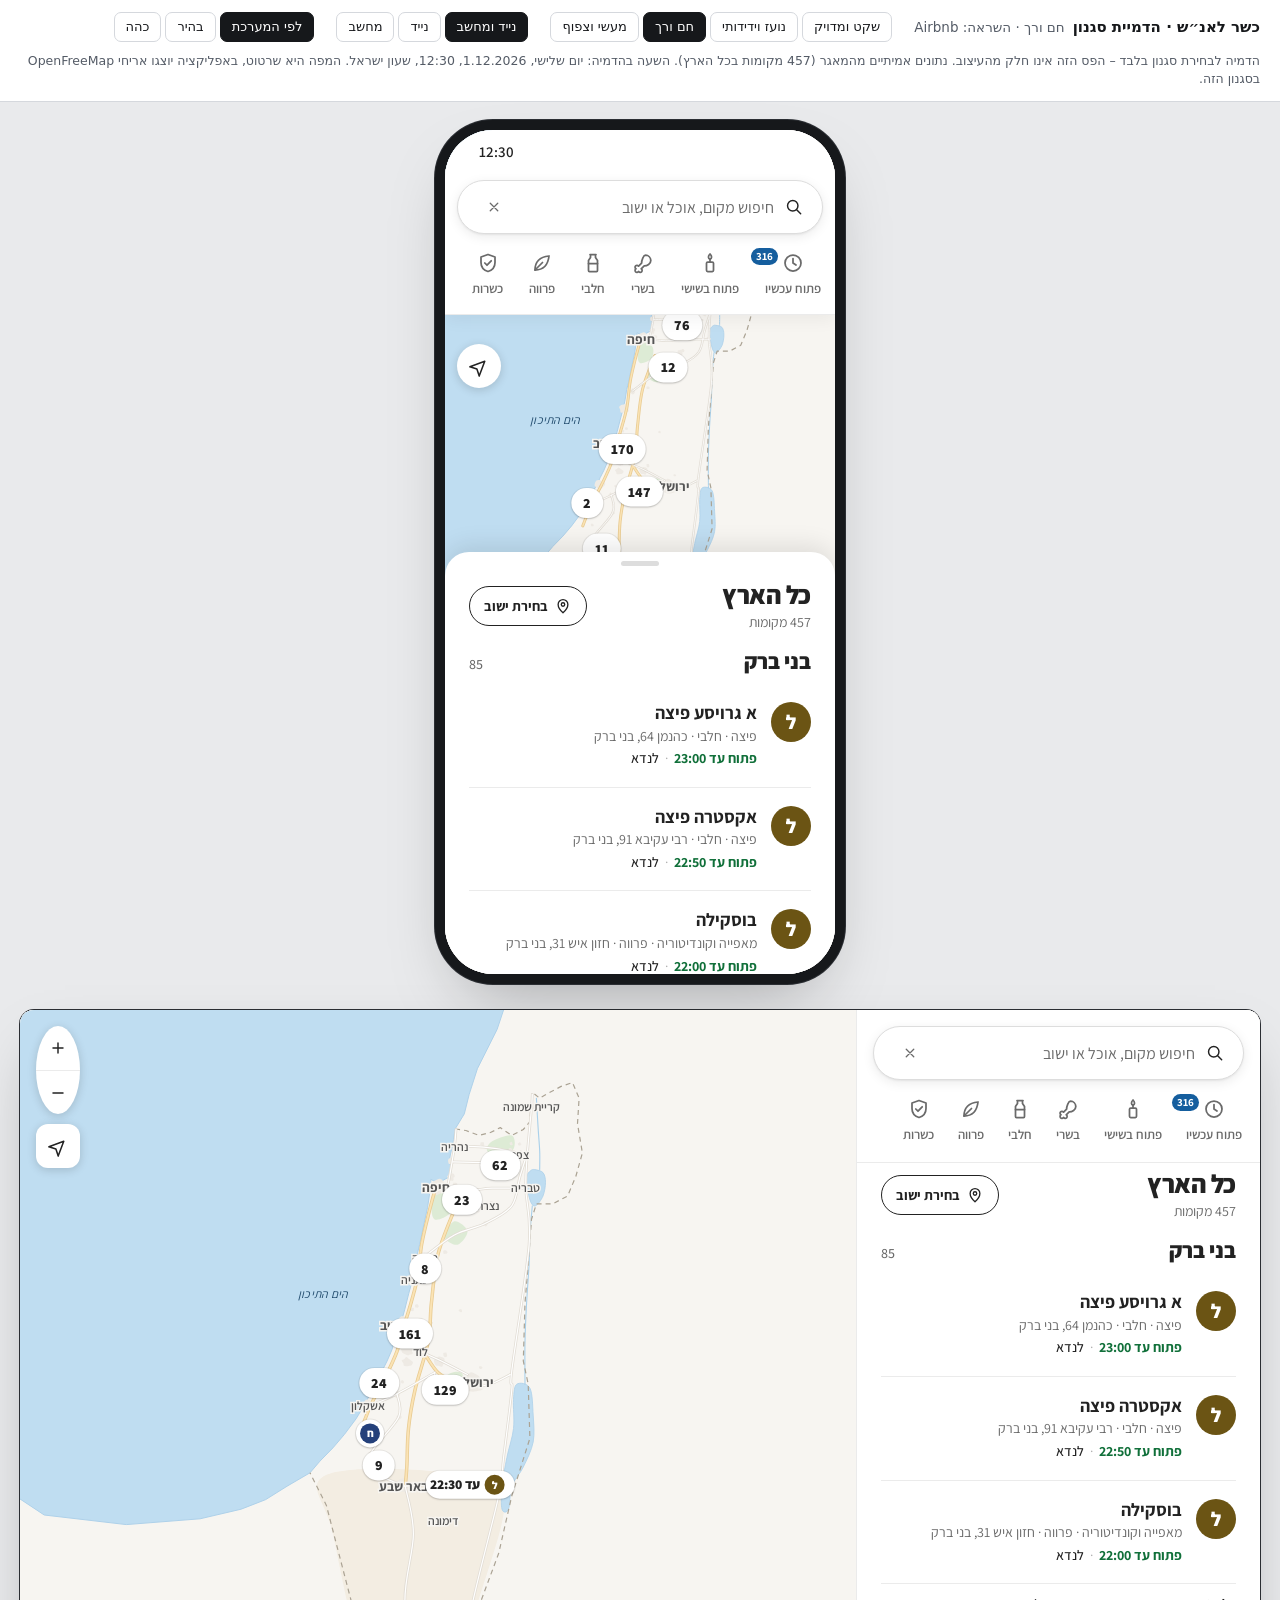
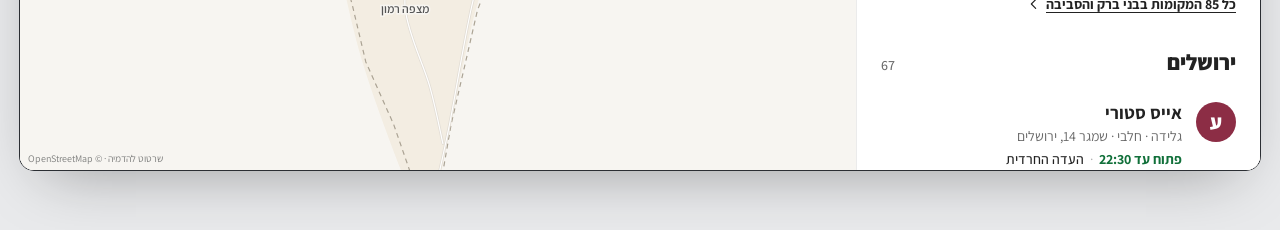
==== docs/design/styles/airbnb.html @ 984d1c0e "design-system S1-5: four style mockups (apple, wolt, airbnb, google) Co-Authored-By: Claude Opus 5.5" ====
<!doctype html>
<html lang="he" dir="rtl"><head><meta charset="utf-8">
<meta name="viewport" content="width=device-width,initial-scale=1,viewport-fit=cover">
<meta name="color-scheme" content="light dark">
<title>כשר לאנ״ש · הדמיית סגנון: חם ורך</title>
<link rel="preconnect" href="https://fonts.googleapis.com"><link rel="preconnect" href="https://fonts.gstatic.com" crossorigin>
<link rel="stylesheet" href="https://fonts.googleapis.com/css2?family=Assistant:wght@400;500;600;700;800&display=swap">
<style>
/* tokens shared by all four styles: kashrut groups, status, review page. Meaning stays the same in every style. */
:root{
  --k-chabad:#24407A;--k-eda:#8C2D45;--k-landa:#6B5414;--k-products:#4B5563;--k-on:#FFFFFF;
  --open:#11703A;--soon:#A24E00;--closed:#B3261E;--warn-bg:#FFF3D6;--warn-ink:#704300;
  --focus-w:3px;--dur:.24s;--press:.97;
  --page:#E9EAEC;--frame:#16181B;--frame-edge:#2B2E33;
  --rv-bg:#FFFFFF;--rv-ink:#16181B;--rv-sub:#545B66;--rv-line:#D5D8DD;
  --scrim:rgba(10,14,20,.38);
}
:root[data-theme=dark]{
  --k-chabad:#A9C1F2;--k-eda:#F2A9BA;--k-landa:#E6C873;--k-products:#B9C1CC;--k-on:#121418;
  --open:#62D394;--soon:#F6AE5E;--closed:#FF8F85;--warn-bg:#3A2E12;--warn-ink:#F6D184;
  --page:#0B0C0E;--frame:#000000;--frame-edge:#33363C;
  --rv-bg:#16181B;--rv-ink:#EEF0F3;--rv-sub:#A3AAB5;--rv-line:#30343A;
  --scrim:rgba(0,0,0,.55);
}

@media (prefers-color-scheme:dark){:root:not([data-theme=light]){
  --k-chabad:#A9C1F2;--k-eda:#F2A9BA;--k-landa:#E6C873;--k-products:#B9C1CC;--k-on:#121418;
  --open:#62D394;--soon:#F6AE5E;--closed:#FF8F85;--warn-bg:#3A2E12;--warn-ink:#F6D184;
  --page:#0B0C0E;--frame:#000000;--frame-edge:#33363C;
  --rv-bg:#16181B;--rv-ink:#EEF0F3;--rv-sub:#A3AAB5;--rv-line:#30343A;
  --scrim:rgba(0,0,0,.55);
}}
/* ---------- shared layout (all four styles). Every value comes from the style's :root tokens ---------- */
*{box-sizing:border-box}
html,body{margin:0}
body{background:var(--page);color:var(--ink);font-family:var(--font);-webkit-font-smoothing:antialiased;-webkit-text-size-adjust:100%}
button,input{font:inherit;color:inherit}
button{cursor:pointer;background:none;border:0;padding:0;-webkit-tap-highlight-color:transparent}
.sr{position:absolute;width:1px;height:1px;overflow:hidden;clip:rect(0 0 0 0);white-space:nowrap}
.num{font-variant-numeric:tabular-nums}
:focus{outline:none}
:focus-visible{outline:var(--focus-w) solid var(--focus);outline-offset:2px}
.ic{flex:none;display:block}

/* review bar – not part of the design */
.rv{font-family:system-ui,-apple-system,"Segoe UI",Arial,sans-serif;background:var(--rv-bg);color:var(--rv-ink);border-bottom:1px solid var(--rv-line);padding:12px 20px;display:flex;flex-wrap:wrap;gap:10px 22px;align-items:center;font-size:13.5px}
.rvt b{font-size:15px;margin-inline-end:8px}.rvt span{color:var(--rv-sub)}
.rvn,.rvg{display:flex;gap:4px;flex-wrap:wrap}
.rvn a,.rvg button{padding:6px 11px;border-radius:7px;border:1px solid var(--rv-line);color:var(--rv-ink);text-decoration:none;font-size:13px;line-height:1.2}
.rvn a[aria-current=page],.rvg button[aria-pressed=true]{background:var(--rv-ink);color:var(--rv-bg);border-color:var(--rv-ink)}
.rvnote{flex-basis:100%;margin:0;color:var(--rv-sub);font-size:12.5px;line-height:1.5}

.stage{display:flex;flex-direction:column;align-items:center;gap:36px;padding:28px 16px 60px}
body[data-view=phone] .dkwrap,body[data-view=desk] .phwrap{display:none}
.phwrap{width:390px;height:844px;border-radius:48px;padding:0;box-shadow:0 0 0 10px var(--frame),0 0 0 11px var(--frame-edge),0 30px 70px -20px rgba(0,0,0,.35);overflow:hidden;flex:none;position:relative}
.dkwrap{width:min(1240px,100%);height:760px;border-radius:14px;overflow:hidden;box-shadow:0 0 0 1px var(--frame-edge),0 24px 60px -24px rgba(0,0,0,.35);flex:none}
@media (max-width:430px){.phwrap{width:100%;height:100svh;border-radius:0;box-shadow:none}.stage{padding:0}}
.frame{width:100%;height:100%}

/* ---------- app ---------- */
.app{position:relative;overflow:hidden;background:var(--bg);color:var(--ink);font-family:var(--font);font-size:var(--fs-body);line-height:1.45;isolation:isolate}
.map{position:absolute;inset:0;overflow:hidden;touch-action:none;cursor:grab;background:var(--m-land)}
.map.drag{cursor:grabbing}
.bgm{position:absolute;inset:0;display:block}
.mks{position:absolute;inset:0;pointer-events:none}
.mk{position:absolute;left:0;top:0;pointer-events:auto;display:block;transition:filter .12s}
.mk.sel{z-index:3}
.mpl{font-family:var(--font);font-size:12px;font-weight:var(--w-label);fill:var(--m-label);stroke:var(--m-halo);stroke-width:3px;paint-order:stroke;text-anchor:middle;dominant-baseline:central}
.mpl.big{font-size:13.5px;font-weight:var(--w-label-big)}
.mpl.cur{fill:var(--brand)}
.mwl{font-family:var(--font);font-size:12px;font-style:italic;fill:var(--m-water-label);text-anchor:middle;dominant-baseline:central;letter-spacing:.02em}
.attr{position:absolute;bottom:4px;left:8px;font-size:10px;color:var(--m-label);opacity:.75;pointer-events:none}
.ph .attr{display:none}

.osbar{position:absolute;top:0;inset-inline:0;height:44px;display:flex;align-items:center;justify-content:flex-end;padding:0 34px;font-weight:600;font-size:15px;z-index:6;pointer-events:none;color:var(--ink)}
.ph .top{position:absolute;top:44px;inset-inline:0;z-index:5;padding:6px 12px 8px}
.dk .top{padding:16px 16px 10px;flex:none}
.sbar{display:flex;align-items:center;gap:8px;height:var(--search-h);padding:0 14px;background:var(--search-bg);border-radius:var(--r-search);box-shadow:var(--sh-search);border:var(--search-border)}
.sbar .sic{color:var(--sub)}
.q{flex:1;min-width:0;border:0;background:none;height:100%;font-size:var(--fs-search);outline:none;color:var(--ink)}
.q::placeholder{color:var(--sub);opacity:1}
.q::-webkit-search-cancel-button{display:none}
.ib{width:36px;height:36px;border-radius:50%;display:grid;place-items:center;color:var(--sub);flex:none}
.chips{display:flex;gap:var(--chip-gap);overflow-x:auto;scrollbar-width:none;padding:10px 2px 2px;margin:0 -12px;padding-inline:12px}
.dk .chips{flex-wrap:wrap;margin:0;padding-inline:0}
.chips::-webkit-scrollbar{display:none}
.chip{flex:none;display:inline-flex;align-items:center;gap:6px;height:var(--chip-h);padding:0 13px;border-radius:var(--r-chip);background:var(--chip-bg);color:var(--chip-ink);border:var(--chip-border);font-size:var(--fs-chip);font-weight:var(--w-chip);box-shadow:var(--sh-chip);white-space:nowrap;transition:background .15s,color .15s,transform .1s}
.chip .n{font-weight:var(--w-strong)}
.chip[aria-pressed=true]{background:var(--chip-on-bg);color:var(--chip-on-ink);border-color:var(--chip-on-border)}
.chip .cv{opacity:.7}

.ctl{position:absolute;z-index:4;display:flex;flex-direction:column;gap:10px}
.ph .ctl{left:12px;top:calc(var(--top-h) + 30px)}
.dk .ctl{left:16px;bottom:24px}
.fab,.zoom{background:var(--float-bg);color:var(--float-ink);box-shadow:var(--sh-float);border:var(--float-border)}
.fab{width:var(--fab);height:var(--fab);border-radius:var(--r-fab);display:grid;place-items:center}
.zoom{display:flex;flex-direction:column;border-radius:var(--r-fab);overflow:hidden}
.zoom button{width:var(--fab);height:var(--fab);display:grid;place-items:center}
.zoom button+button{border-top:1px solid var(--line)}

/* sheet */
.sheet{position:absolute;z-index:5;display:flex;flex-direction:column;background:var(--sheet-bg);color:var(--ink)}
.ph .sheet{top:0;inset-inline:0;border-radius:var(--r-sheet) var(--r-sheet) 0 0;box-shadow:var(--sh-sheet);will-change:transform}
.dk .sheet{top:0;bottom:0;right:0;width:404px;box-shadow:var(--sh-panel);border-inline-end:var(--panel-border)}
.grab{height:22px;display:grid;place-items:center;flex:none;cursor:grab;touch-action:none}
.grab span{width:38px;height:5px;border-radius:3px;background:var(--grabber)}
.shd{flex:none;padding:2px var(--pad) 10px;touch-action:none}
.dk .shd{padding-top:6px;border-top:var(--panel-div)}
.hrow{display:flex;align-items:center;gap:10px;min-height:44px}
.htxt{flex:1;min-width:0}
.shd h2{margin:0;font-family:var(--font-h);font-size:var(--fs-title);font-weight:var(--w-title);line-height:1.15;letter-spacing:var(--ls-title);text-wrap:balance}
.cnt{display:block;color:var(--sub);font-size:var(--fs-small);margin-top:2px}
.townbtn{display:inline-flex;align-items:center;gap:6px;height:40px;padding:0 14px;border-radius:var(--r-btn);background:var(--btn2-bg);color:var(--btn2-ink);font-weight:var(--w-strong);font-size:var(--fs-small);flex:none;border:var(--btn2-border)}
.cand{display:flex;align-items:center;gap:8px;margin-top:8px;color:var(--sub);font-size:var(--fs-small)}
.cand b{color:var(--ink)}
.allc{margin-inline-start:auto;color:var(--link);font-weight:var(--w-strong);font-size:var(--fs-small);padding:6px 2px}
.back{display:inline-flex;align-items:center;gap:4px;height:40px;padding:0 12px 0 14px;margin-inline-start:-8px;border-radius:var(--r-btn);color:var(--link);font-weight:var(--w-strong)}
.xclose{margin-inline-start:auto;background:var(--btn2-bg)}
.sbody{flex:1;overflow-y:auto;overscroll-behavior:contain;-webkit-overflow-scrolling:touch}
.view{padding:0 var(--pad) 40px}
.view.in{animation:vin var(--dur) cubic-bezier(.2,.8,.2,1)}
.view.in.back{animation-name:vback}
@keyframes vin{from{opacity:0;transform:translateX(-18px)}to{opacity:1;transform:none}}
@keyframes vback{from{opacity:0;transform:translateX(18px)}to{opacity:1;transform:none}}

.note{color:var(--sub);font-size:var(--fs-small);margin:0 0 10px;line-height:1.5}
.sec-h{display:flex;align-items:baseline;justify-content:space-between;margin:var(--sec-gap) 0 6px;font-family:var(--font-h);font-size:var(--fs-sec);font-weight:var(--w-sec);color:var(--sec-ink)}
.sec-h:first-child{margin-top:4px}
.sec-h .c{font-family:var(--font);color:var(--sub);font-size:var(--fs-small);font-weight:500}
.more{display:flex;align-items:center;gap:4px;width:100%;justify-content:flex-start;padding:10px 0 4px;color:var(--link);font-weight:var(--w-strong);font-size:var(--fs-small)}
.townrow{display:flex;align-items:center;gap:12px;width:100%;padding:12px 14px;margin-bottom:8px;border-radius:var(--r-card);background:var(--brand-tint);color:var(--ink);text-align:start}
.townrow>span{flex:1;display:flex;flex-direction:column}.townrow small{color:var(--sub);font-size:var(--fs-small)}
.townrow .ic:first-child{color:var(--brand)}

/* list row (styles reshape it) */
.item{display:flex;gap:12px;width:100%;text-align:start;align-items:flex-start;padding:12px 0;color:var(--ink);position:relative}
.bd{flex:1;min-width:0;display:flex;flex-direction:column;gap:2px}
.nm{font-family:var(--font-h);font-size:var(--fs-name);font-weight:var(--w-name);line-height:1.25}
.l2{color:var(--sub);font-size:var(--fs-small);line-height:1.4}
.kh{font-size:var(--fs-small);color:var(--ink);font-weight:500}
.l3{display:block;font-size:var(--fs-small);line-height:1.45}.l3 .stt{display:inline}.l3 .sep{color:var(--sub);margin:0 6px}
.stt{font-size:var(--fs-small);font-weight:var(--w-strong);line-height:1.4}
.st-y{color:var(--open)}.st-s{color:var(--soon)}.st-n{color:var(--closed)}.st-u,.st-x{color:var(--sub);font-weight:500}
.dbt{display:flex;align-items:center;gap:5px;color:var(--warn-ink);font-size:var(--fs-small);font-weight:600}
.dbt.big{margin:8px 0 0}

/* kashrut badge: letter + colour */
.kb{flex:none;width:var(--kb);height:var(--kb);border-radius:var(--r-kb);display:grid;place-items:center;font-weight:800;font-size:calc(var(--kb) * .5);font-family:var(--font-h);color:var(--k-on);line-height:1}
.kb.big{--kb:var(--kb-big)}
.kb-chabad{background:var(--k-chabad)}.kb-eda{background:var(--k-eda)}.kb-landa{background:var(--k-landa)}
.kb-products{background:var(--surface);color:var(--k-products);box-shadow:inset 0 0 0 2px var(--k-products)}

.empty{display:flex;flex-direction:column;align-items:center;text-align:center;gap:6px;padding:30px 10px;color:var(--sub)}
.empty b{color:var(--ink);font-size:var(--fs-name)}
.btn{display:inline-flex;align-items:center;justify-content:center;gap:6px;height:var(--btn-h);padding:0 18px;border-radius:var(--r-btn);font-weight:var(--w-strong);background:var(--btn2-bg);color:var(--btn2-ink);border:var(--btn2-border)}
.btn.pri{background:var(--brand);color:var(--brand-ink);border-color:transparent}
.btn.ghost{background:transparent;border-color:transparent;color:var(--link)}
.empty .btn{margin-top:10px}
.foot{color:var(--sub);font-size:12px;line-height:1.55;margin-top:22px;padding-top:14px;border-top:1px solid var(--line)}

/* place card */
.card h3{margin:0;font-family:var(--font-h);font-size:var(--fs-card);font-weight:var(--w-card);line-height:1.15;letter-spacing:var(--ls-title);text-wrap:balance}
.addr,.meta{margin:4px 0 0;color:var(--sub);font-size:var(--fs-body)}
.meta{font-size:var(--fs-small)}
.cst{margin-top:10px;display:flex;flex-direction:column;gap:2px}
.cst .stt{font-size:var(--fs-body)}
.frl{color:var(--sub);font-size:var(--fs-small)}
.acts{display:grid;grid-template-columns:repeat(4,1fr);gap:8px;margin:16px 0}
.act{display:flex;flex-direction:column;align-items:center;justify-content:center;gap:4px;min-height:60px;border-radius:var(--r-btn);background:var(--btn2-bg);color:var(--btn2-ink);font-size:var(--fs-small);font-weight:var(--w-strong);border:var(--btn2-border)}
.act.pri{background:var(--brand);color:var(--brand-ink);border-color:transparent}
.kbox{display:flex;gap:12px;align-items:flex-start;padding:14px;border-radius:var(--r-card);background:var(--surface2)}
.kbox h4,.dl h4{margin:0;font-size:var(--fs-small);color:var(--sub);font-weight:600}
.kn{margin:2px 0 0;font-weight:var(--w-strong);font-size:var(--fs-name)}
.ksrc{margin:4px 0 0;color:var(--sub);font-size:12.5px;line-height:1.45}
.dl{margin-top:14px;padding-top:14px;border-top:1px solid var(--line)}
.dl h4{display:flex;align-items:center;gap:6px;margin-bottom:8px}
.dl.cn,.dl.ph1{display:flex;align-items:center;gap:10px;color:var(--ink)}
.dl.cn .ic,.dl.ph1 .ic{color:var(--sub)}
.hrs{display:flex;flex-direction:column}
.hr{display:flex;justify-content:space-between;gap:12px;padding:5px 0;font-size:var(--fs-body)}
.hr .d{color:var(--sub);display:flex;align-items:center;gap:6px}
.hr.tday{font-weight:var(--w-strong)}.hr.tday .d{color:var(--ink)}
.tg{font-size:11.5px;font-weight:700;color:var(--brand);background:var(--brand-tint);padding:1px 7px;border-radius:99px}
.nohrs{margin:0;color:var(--sub)}
.doubt{display:flex;gap:8px;align-items:flex-start;margin:10px 0 0;padding:10px 12px;border-radius:var(--r-btn);background:var(--warn-bg);color:var(--warn-ink);font-size:var(--fs-small);line-height:1.45}
.src{color:var(--sub);font-size:12.5px;margin:10px 0 0;line-height:1.5}

/* modal sheet */
.modal{position:absolute;inset:0;z-index:20;display:flex;align-items:flex-end;justify-content:center}
.modal[hidden]{display:none}
.dk .modal{align-items:center}
.mback{position:absolute;inset:0;background:var(--scrim);opacity:0;transition:opacity .18s}
.mbox{position:relative;width:100%;max-height:82%;overflow:auto;background:var(--sheet-bg);border-radius:var(--r-sheet) var(--r-sheet) 0 0;padding:6px var(--pad) 22px;transform:translateY(30px);opacity:0;transition:transform .22s cubic-bezier(.2,.8,.2,1),opacity .18s;box-shadow:var(--sh-sheet)}
.dk .mbox{width:420px;border-radius:var(--r-sheet);max-height:80%}
.modal.on .mback{opacity:1}.modal.on .mbox{transform:none;opacity:1}
.mgrab{width:38px;height:5px;border-radius:3px;background:var(--grabber);margin:4px auto 12px}
.dk .mgrab{display:none}
.mt{margin:0;font-family:var(--font-h);font-size:var(--fs-title2);font-weight:var(--w-title)}
.msub{color:var(--sub);font-size:var(--fs-small);margin:4px 0 14px;line-height:1.5}
.opts{display:flex;flex-direction:column;gap:6px}
.opt{display:flex;align-items:center;gap:12px;min-height:56px;padding:8px 12px;border-radius:var(--r-btn);background:var(--surface2);text-align:start}
.opt .on1{flex:1;font-weight:600}.opt .oc{color:var(--sub);font-size:var(--fs-small)}
.opt .box{width:24px;height:24px;border-radius:var(--r-check);display:grid;place-items:center;border:2px solid var(--line-strong);color:transparent}
.opt[aria-checked=true] .box{background:var(--brand);border-color:var(--brand);color:var(--brand-ink)}
.mact{display:flex;gap:10px;justify-content:space-between;margin-top:18px}
.mact .pri{flex:1}
.msearch{display:flex;align-items:center;gap:8px;height:46px;padding:0 12px;border-radius:var(--r-search);background:var(--surface2);color:var(--sub);margin-bottom:8px}
.msearch input{flex:1;border:0;background:none;outline:none;font-size:16px;color:var(--ink)}
.tlist{display:flex;flex-direction:column}
.trow{display:flex;align-items:center;gap:12px;min-height:52px;padding:0 6px;border-bottom:1px solid var(--line);text-align:start}
.trow .ic{color:var(--sub)}.trow .tn{flex:1;font-weight:500}.trow .tc{color:var(--sub);font-size:var(--fs-small)}
.trow.cur .tn{color:var(--brand);font-weight:700}.trow.cur .ic{color:var(--brand)}

.toast{position:absolute;left:50%;bottom:28px;transform:translate(-50%,20px);opacity:0;z-index:30;background:var(--toast-bg);color:var(--toast-ink);padding:11px 18px;border-radius:var(--r-toast);font-size:var(--fs-small);font-weight:600;box-shadow:var(--sh-float);transition:opacity .2s,transform .2s;pointer-events:none;white-space:nowrap}
.toast.on{opacity:1;transform:translate(-50%,0)}

/* press feedback */
button{transition:transform .1s,background-color .15s,color .15s}
button:not(.mk):active,button.press:not(.mk){transform:scale(var(--press))}
.mk:active,.mk.press{filter:brightness(.9)}
@media (prefers-reduced-motion:reduce){*,*::before,*::after{animation:none!important;transition:none!important}button:not(.mk):active,button.press:not(.mk){transform:none}}

/* ---------- style C: warm and soft (design language of Airbnb) ---------- */
:root{
  --font:"Assistant","Arial Hebrew",Arial,"Liberation Sans",system-ui,sans-serif;--font-h:var(--font);
  --fs-body:16px;--fs-small:14px;--fs-name:18px;--fs-title:26px;--fs-title2:24px;--fs-card:30px;--fs-sec:20px;--fs-chip:13px;--fs-search:16px;
  --w-title:800;--w-card:800;--w-name:700;--w-sec:800;--w-chip:600;--w-strong:700;--w-label:600;--w-label-big:700;--ls-title:-.01em;
  --pad:24px;--sec-gap:28px;--chip-gap:22px;--chip-h:58px;--search-h:54px;--btn-h:50px;--fab:44px;--kb:40px;--kb-big:48px;
  --r-sheet:24px;--r-card:16px;--r-chip:0;--r-search:28px;--r-btn:12px;--r-fab:50%;--r-kb:50%;--r-check:6px;--r-toast:12px;
  --bg:#FFFFFF;--surface:#FFFFFF;--surface2:#F7F6F4;--ink:#222222;--sub:#6A6A6A;--line:#EBEBEB;--line-strong:#B0B0B0;--link:#222222;
  --brand:#155E9E;--brand-ink:#FFFFFF;--brand-tint:#EAF2F9;
  --sheet-bg:#FFFFFF;--search-bg:#FFFFFF;--search-border:1px solid #DDDDDD;--sh-search:0 3px 12px rgba(0,0,0,.08),0 1px 2px rgba(0,0,0,.06);
  --chip-bg:transparent;--chip-ink:#6A6A6A;--chip-border:0;--chip-on-bg:transparent;--chip-on-ink:#222222;--chip-on-border:transparent;--sh-chip:none;
  --btn2-bg:#FFFFFF;--btn2-ink:#222222;--btn2-border:1px solid #B0B0B0;--float-bg:#FFFFFF;--float-ink:#222222;--float-border:0;
  --sh-sheet:0 -6px 24px rgba(0,0,0,.10);--sh-float:0 2px 10px rgba(0,0,0,.16);--sh-panel:none;--panel-border:1px solid #EBEBEB;--panel-div:0;
  --grabber:#DDDDDD;--sec-ink:#222222;--toast-bg:#222222;--toast-ink:#FFFFFF;
  --m-land:#F7F5F1;--m-desert:#F3EDE2;--m-green:#DDEBD5;--m-sea:#BFDDF1;--m-sea-line:#A9D0EA;--m-coast:#AED1EA;--m-urban:#EEEAE4;--m-street:#FFFFFF;
  --m-mw:#FBE3B4;--m-mw-case:#E8CB92;--m-tr:#FFFFFF;--m-tr-case:#E2DDD5;--m-border:#ABA394;--m-label:#555555;--m-halo:#F7F5F1;--m-water-label:#244E70;
  --pill-bg:#FFFFFF;--pill-ink:#222222;--pill-sel-bg:#222222;--pill-sel-ink:#FFFFFF;
}
:root[data-theme=dark]{
  --bg:#121212;--surface:#1E1E1E;--surface2:#262626;--ink:#F2F2F2;--sub:#ABABAB;--line:#333333;--line-strong:#6A6A6A;--link:#F2F2F2;
  --brand:#5DA8E8;--brand-ink:#08182A;--brand-tint:#17293A;
  --sheet-bg:#121212;--search-bg:#1E1E1E;--search-border:1px solid #3A3A3A;--sh-search:0 3px 12px rgba(0,0,0,.5);
  --chip-ink:#ABABAB;--chip-on-ink:#F2F2F2;
  --btn2-bg:#1E1E1E;--btn2-ink:#F2F2F2;--btn2-border:1px solid #6A6A6A;--float-bg:#1E1E1E;--float-ink:#F2F2F2;
  --sh-sheet:0 -6px 24px rgba(0,0,0,.6);--sh-float:0 2px 10px rgba(0,0,0,.6);--panel-border:1px solid #333333;
  --grabber:#444444;--sec-ink:#F2F2F2;--toast-bg:#F2F2F2;--toast-ink:#121212;
  --m-land:#1D1C1A;--m-desert:#23211D;--m-green:#1E2A20;--m-sea:#122A3D;--m-sea-line:#1B3D58;--m-coast:#1B3D58;--m-urban:#262522;--m-street:#302F2C;
  --m-mw:#5A4C30;--m-mw-case:#151412;--m-tr:#383633;--m-tr-case:#151412;--m-border:#6B665C;--m-label:#D6D3CE;--m-halo:#171615;--m-water-label:#7FA9CB;
  --pill-bg:#2A2A2A;--pill-ink:#F2F2F2;--pill-sel-bg:#F2F2F2;--pill-sel-ink:#121212;
}
/* header: white bar with search pill and an icon-over-label category row */
.ph .top{top:0;padding-top:50px;background:var(--sheet-bg);box-shadow:0 1px 0 var(--line),0 6px 16px rgba(0,0,0,.05)}
.ph .osbar{z-index:7}
.sbar{padding:0 18px}
.sbar .sic{color:var(--ink)}
.chips{padding-top:12px;gap:var(--chip-gap)}
.chip{flex-direction:column;justify-content:center;gap:5px;padding:0 2px;position:relative;font-size:var(--fs-chip)}
.chip .ic{width:24px;height:24px}
.chip .cv{display:none}
.chip .n{position:absolute;top:2px;inset-inline-end:-12px;background:var(--brand);color:var(--brand-ink);font-size:11px;border-radius:9px;padding:0 5px;line-height:17px;font-weight:700}
.chip::after{content:"";position:absolute;bottom:0;left:0;right:0;height:2px;border-radius:1px;background:transparent}
.chip[aria-pressed=true]::after{background:var(--ink)}
.chip:hover{color:var(--ink)}
.dk .top{border-bottom:1px solid var(--line)}
.dk .chips{flex-wrap:nowrap;overflow-x:auto;gap:20px}
.dk .ctl{bottom:auto;top:16px}
.dk .fab{border-radius:12px}
.shd{padding-top:6px}
.townbtn{border-radius:24px;border:1px solid var(--ink);background:var(--surface);color:var(--ink)}
.cand{border:1px solid var(--line);border-radius:var(--r-card);padding:12px 14px}
.allc{text-decoration:underline}
.item{padding:18px 0;border-bottom:1px solid var(--line);gap:14px}
.item:last-of-type{border-bottom:0}
.nm{font-size:18px}
.l3 .sep{color:var(--line-strong)}
.more{text-decoration:underline;text-underline-offset:3px;color:var(--ink)}
.sec-h{font-size:22px}
.card h3{font-size:30px}
.acts{display:flex;gap:10px;flex-wrap:wrap}
.acts .act{flex:1 1 40%;flex-direction:row;min-height:48px;gap:8px;font-size:15px}
.acts .act.pri{background:var(--brand);color:var(--brand-ink);border:0}
.kbox{background:transparent;border:1px solid var(--line);border-radius:var(--r-card);padding:18px;box-shadow:0 6px 16px rgba(0,0,0,.06)}
.dl{border-top:1px solid var(--line);padding-top:20px;margin-top:20px}
.btn.pri{background:var(--ink);color:var(--bg)}
.opt{background:transparent;border-bottom:1px solid var(--line);border-radius:0}
.opt .box{border-radius:6px}
.opt[aria-checked=true] .box{background:var(--ink);border-color:var(--ink);color:var(--bg)}
/* map: status pills instead of dots */
.pill{display:inline-flex;align-items:center;gap:5px;height:28px;padding:0 10px 0 4px;border-radius:14px;background:var(--pill-bg);color:var(--pill-ink);font-weight:800;font-size:13.5px;white-space:nowrap;box-shadow:0 1px 2px rgba(0,0,0,.18),0 0 0 1px rgba(0,0,0,.06);font-variant-numeric:tabular-nums;transition:transform .12s}
.pill .kb{--kb:20px;font-size:11px}
.pill.only{padding:0 4px}
.pill.closed{color:var(--sub);font-weight:600}
.pill.sel{background:var(--pill-sel-bg);color:var(--pill-sel-ink);transform:scale(1.12);height:32px;font-size:14.5px;padding-inline-end:12px}
.mk:hover .pill{transform:scale(1.06)}
.clp{display:inline-flex;align-items:center;height:30px;padding:0 12px;border-radius:15px;background:var(--pill-bg);color:var(--pill-ink);font-weight:800;font-size:14px;box-shadow:0 1px 2px rgba(0,0,0,.18),0 0 0 1px rgba(0,0,0,.06);white-space:nowrap}
.clp small{font-weight:600;color:var(--sub);font-size:12px;margin-inline-start:4px}

@media (prefers-color-scheme:dark){:root:not([data-theme=light]){
  --bg:#121212;--surface:#1E1E1E;--surface2:#262626;--ink:#F2F2F2;--sub:#ABABAB;--line:#333333;--line-strong:#6A6A6A;--link:#F2F2F2;
  --brand:#5DA8E8;--brand-ink:#08182A;--brand-tint:#17293A;
  --sheet-bg:#121212;--search-bg:#1E1E1E;--search-border:1px solid #3A3A3A;--sh-search:0 3px 12px rgba(0,0,0,.5);
  --chip-ink:#ABABAB;--chip-on-ink:#F2F2F2;
  --btn2-bg:#1E1E1E;--btn2-ink:#F2F2F2;--btn2-border:1px solid #6A6A6A;--float-bg:#1E1E1E;--float-ink:#F2F2F2;
  --sh-sheet:0 -6px 24px rgba(0,0,0,.6);--sh-float:0 2px 10px rgba(0,0,0,.6);--panel-border:1px solid #333333;
  --grabber:#444444;--sec-ink:#F2F2F2;--toast-bg:#F2F2F2;--toast-ink:#121212;
  --m-land:#1D1C1A;--m-desert:#23211D;--m-green:#1E2A20;--m-sea:#122A3D;--m-sea-line:#1B3D58;--m-coast:#1B3D58;--m-urban:#262522;--m-street:#302F2C;
  --m-mw:#5A4C30;--m-mw-case:#151412;--m-tr:#383633;--m-tr-case:#151412;--m-border:#6B665C;--m-label:#D6D3CE;--m-halo:#171615;--m-water-label:#7FA9CB;
  --pill-bg:#2A2A2A;--pill-ink:#F2F2F2;--pill-sel-bg:#F2F2F2;--pill-sel-ink:#121212;
}}
</style></head>
<body data-view="both">
<header class="rv">
  <div class="rvt"><b>כשר לאנ״ש · הדמיית סגנון</b><span>חם ורך · השראה: Airbnb</span></div>
  <nav class="rvn" aria-label="סגנונות"><a href="apple.html">שקט ומדויק</a><a href="wolt.html">נועז וידידותי</a><a href="airbnb.html" aria-current=page>חם ורך</a><a href="google.html">מעשי וצפוף</a></nav>
  <div class="rvg" role="group" aria-label="תצוגה"><button data-view-b="both" aria-pressed="true">נייד ומחשב</button><button data-view-b="phone" aria-pressed="false">נייד</button><button data-view-b="desk" aria-pressed="false">מחשב</button></div>
  <div class="rvg" role="group" aria-label="מראה"><button data-theme-b="system" aria-pressed="true">לפי המערכת</button><button data-theme-b="light" aria-pressed="false">בהיר</button><button data-theme-b="dark" aria-pressed="false">כהה</button></div>
  <p class="rvnote">הדמיה לבחירת סגנון בלבד – הפס הזה אינו חלק מהעיצוב. נתונים אמיתיים מהמאגר (457 מקומות בכל הארץ). השעה בהדמיה: יום שלישי, 1.12.2026, 12:30, שעון ישראל. המפה היא שרטוט, באפליקציה יוצגו אריחי OpenFreeMap בסגנון הזה.</p>
</header>
<main class="stage"><div class="phwrap"><div id="phone" class="frame"></div></div><div class="dkwrap"><div id="desk" class="frame"></div></div></main>
<script>
window.KA_DATA={"now":"יום שלישי, 1.12.2026, 12:30","places":[{"u":"565847f","n":"מסעדת כמיסה","s":"פארק תעשייה דלתון","c":"דלתון","h":"העדה החרדית","hc":"eda","t":["בשרי"],"f":"מסעדה","ph":"054-588-4014","ex":1,"la":33.02898,"lo":35.47766,"wk":["יום שני: 13:00–22:00","יום שלישי: 13:00–22:00","יום רביעי: 13:00–22:00","יום חמישי: 13:00–22:00","יום שישי: סגור","יום שבת: סגור","יום ראשון: 13:00–22:00"],"chk":"2026-11","f0":0,"db":0,"st":["n","נפתח היום ב־13:00",1],"sf":["n","סגור בשעה הזו · נפתח ביום ראשון ב־13:00",3],"fr":null,"fc":-1},{"u":"c9fd07f","n":"בית האופים","s":"ארלוזורוב 10","c":"חיפה","h":"לנדא","hc":"landa","t":["פרווה"],"f":"מאפייה וקונדיטוריה","ph":"052-710-8325","ex":1,"la":32.80615,"lo":35.00063,"wk":["יום שני: 7:00–0:00","יום שלישי: 7:00–0:00","יום רביעי: 7:00–0:00","יום חמישי: 7:00–0:00","יום שישי: 7:00–17:00","יום שבת: סגור","יום ראשון: 7:00–0:00"],"chk":"2026-11","f0":0,"db":0,"st":["y","פתוח עד 00:00",0],"sf":["y","פתוח עד 17:00",0],"fr":"07:00–17:00","fc":1020},{"u":"946fa84","n":"מטעמים","s":"מיכאל 7","c":"חיפה","h":"לנדא","hc":"landa","t":["פרווה"],"f":"מעדנייה ואוכל מוכן","ph":"077-460-4684","ex":1,"la":32.80571,"lo":35.00139,"wk":["יום שני: 7:00–22:00","יום שלישי: 7:00–22:00","יום רביעי: 7:00–22:00","יום חמישי: 7:00–23:30","יום שישי: 0:00–14:00","יום שבת: סגור","יום ראשון: 7:00–22:00"],"chk":"2026-11","f0":0,"db":0,"st":["y","פתוח עד 22:00",0],"sf":["y","פתוח עד 14:00",0],"fr":"00:00–14:00","fc":840},{"u":"62c5987","n":"מאפיית אריאל","s":"סירקין 36","c":"חיפה","h":"העדה החרדית","hc":"eda","t":["פרווה"],"f":"מאפייה וקונדיטוריה","ph":"04-862-0307","ex":1,"la":32.80861,"lo":35.00198,"wk":["יום שני: 6:00–19:00","יום שלישי: 6:00–19:00","יום רביעי: 6:00–19:00","יום חמישי: 6:00–19:00","יום שישי: 6:00–16:00","יום שבת: סגור","יום ראשון: 6:00–19:00"],"chk":"2026-11","f0":0,"db":0,"st":["y","פתוח עד 19:00",0],"sf":["y","פתוח עד 16:00",0],"fr":"06:00–16:00","fc":960},{"u":"7960384","n":"מאפיית אריאל","s":"חניתה 26","c":"חיפה","h":"העדה החרדית","hc":"eda","t":["פרווה"],"f":"מאפייה וקונדיטוריה","ph":"04-812-3335","ex":1,"la":32.79331,"lo":35.01121,"wk":["יום שני: 6:00–21:00","יום שלישי: 5:00–21:00","יום רביעי: 5:00–21:00","יום חמישי: 5:00–21:00","יום שישי: 5:00–15:30","יום שבת: סגור","יום ראשון: 5:00–21:00"],"chk":"2026-11","f0":0,"db":0,"st":["y","פתוח עד 21:00",0],"sf":["y","פתוח עד 15:30",0],"fr":"05:00–15:30","fc":930},{"u":"dd3356c","n":"מאפיית אריאל","s":"חלוצי התעשייה 126","c":"חיפה","h":"העדה החרדית","hc":"eda","t":["פרווה"],"f":"מאפייה וקונדיטוריה","ph":"04-840-4383","ex":1,"la":32.82312,"lo":35.04827,"wk":null,"chk":"2026-11","f0":0,"db":0,"st":["x","נסגר לצמיתות (לפי גוגל)",4],"sf":["x","נסגר לצמיתות (לפי גוגל)",4],"fr":null,"fc":-1},{"u":"29e0130","n":"מאפיית ברכת משה","s":"טרומפלדור 1","c":"חיפה","h":"העדה החרדית","hc":"eda","t":["פרווה"],"f":"מאפייה וקונדיטוריה","ph":"04-853-9906","ex":1,"la":32.78678,"lo":35.02072,"wk":["יום שני: 3:00–0:00","יום שלישי: 3:00–0:00","יום רביעי: 3:00–0:00","יום חמישי: 3:00–0:00","יום שישי: 3:00–15:00","יום שבת: 18:45–0:00","יום ראשון: 3:00–0:00"],"chk":"2026-11","f0":0,"db":0,"st":["y","פתוח עד 00:00",0],"sf":["y","פתוח עד 15:00",0],"fr":"03:00–15:00","fc":900},{"u":"1691691","n":"פיצה סטורי","s":"חניתה 40 א","c":"חיפה","h":"לנדא","hc":"landa","t":["חלבי"],"f":"פיצה","ph":"1-700-558-584","ex":1,"la":32.79243,"lo":35.01208,"wk":["יום שני: 11:00–23:00","יום שלישי: 11:00–23:00","יום רביעי: 11:00–23:00","יום חמישי: 11:00–23:00","יום שישי: 11:00–15:00","יום שבת: 19:00–23:00","יום ראשון: 11:00–23:00"],"chk":"2026-11","f0":0,"db":0,"st":["y","פתוח עד 23:00",0],"sf":["y","פתוח עד 15:00",0],"fr":"11:00–15:00","fc":900},{"u":"ece66ee","n":"פיצה שמש","s":"גאולה 31","c":"חיפה","h":"העדה החרדית","hc":"eda","t":["חלבי"],"f":"פיצה","ph":"04-611-6565","ex":1,"la":32.80245,"lo":35.00079,"wk":["יום שני: 11:00–23:00","יום שלישי: 11:00–23:00","יום רביעי: 11:00–23:00","יום חמישי: 11:00–23:00","יום שישי: 11:00–15:30","יום שבת: 21:00–0:00","יום ראשון: 11:00–23:00"],"chk":"2026-11","f0":0,"db":0,"st":["y","פתוח עד 23:00",0],"sf":["y","פתוח עד 15:30",0],"fr":"11:00–15:30","fc":930},{"u":"c68b44c","n":"פיצה פלוס","s":"בר כוכבא 7","c":"חיפה","h":"העדה החרדית","hc":"eda","t":["חלבי"],"f":"פיצה","ph":"053-412-3250","ex":1,"la":32.80362,"lo":35.00263,"wk":["יום שני: 13:00–22:30","יום שלישי: 13:00–22:30","יום רביעי: 13:00–22:30","יום חמישי: 13:00–22:30","יום שישי: סגור","יום שבת: 22:00–23:30","יום ראשון: 13:00–22:30"],"chk":"2026-11","f0":0,"db":0,"st":["n","נפתח היום ב־13:00",1],"sf":["n","סגור בשעה הזו · נפתח למחרת ב־22:00",3],"fr":null,"fc":-1},{"u":"2009c5f","n":"מטעמים","s":"מיכאל 7","c":"חיפה","h":"לנדא","hc":"landa","t":["בשרי"],"f":"מעדנייה ואוכל מוכן","ph":"077-460-4684","ex":1,"la":32.80571,"lo":35.00139,"wk":["יום שני: 7:00–22:00","יום שלישי: 7:00–22:00","יום רביעי: 7:00–22:00","יום חמישי: 7:00–23:30","יום שישי: 0:00–14:00","יום שבת: סגור","יום ראשון: 7:00–22:00"],"chk":"2026-11","f0":0,"db":0,"st":["y","פתוח עד 22:00",0],"sf":["y","פתוח עד 14:00",0],"fr":"00:00–14:00","fc":840},{"u":"9aa787a","n":"פלאפל ירושלמי","s":"בר כוכבא 10","c":"חיפה","h":"בד\"ץ הרבנים (מוצרים - העדה החרדית ולנדא, בשרים - לנדא)","hc":"products","t":["בשרי","פרווה"],"f":"פלאפל ושווארמה","ph":"077-541-7822","ex":1,"la":32.8049,"lo":35.00174,"wk":null,"chk":"2026-11","f0":0,"db":0,"st":["x","נסגר לצמיתות (לפי גוגל)",4],"sf":["x","נסגר לצמיתות (לפי גוגל)",4],"fr":null,"fc":-1},{"u":"5796ccd","n":"פלאפל ירושלמי","s":"הרצל 62","c":"חיפה","h":"בד\"ץ הרבנים (מוצרים - העדה החרדית ולנדא, בשרים - לנדא)","hc":"products","t":["בשרי","פרווה"],"f":"פלאפל ושווארמה","ph":"04-862-7015","ex":1,"la":32.80623,"lo":35.00207,"wk":["יום שני: 10:00–21:00","יום שלישי: 10:00–21:00","יום רביעי: 10:00–21:00","יום חמישי: 10:00–21:00","יום שישי: סגור","יום שבת: סגור","יום ראשון: 10:00–21:00"],"chk":"2026-11","f0":0,"db":0,"st":["y","פתוח עד 21:00",0],"sf":["n","סגור בשעה הזו · נפתח ביום ראשון ב־10:00",3],"fr":null,"fc":-1},{"u":"90a69d2","n":"פיינע זאכן","s":"הרב הרצוג 3","c":"חיפה","h":"העדה החרדית","hc":"eda","t":["בשרי"],"f":"מסעדה","ph":"052-766-2180","ex":1,"la":32.80456,"lo":35.00125,"wk":null,"chk":"2026-11","f0":0,"db":0,"st":["x","נסגר לצמיתות (לפי גוגל)",4],"sf":["x","נסגר לצמיתות (לפי גוגל)",4],"fr":null,"fc":-1},{"u":"32c8ccb","n":"הצ'ולנטיאדה","s":"הנגב 27","c":"חיפה","h":"בד\"ץ הרבנים (מוצרים העדה החרדית ולנדא)","hc":"products","t":["בשרי"],"f":"מעדנייה ואוכל מוכן","ph":"052-769-0966","ex":1,"la":32.80171,"lo":35.00088,"wk":["יום שני: סגור","יום שלישי: סגור","יום רביעי: סגור","יום חמישי: 19:00–2:00","יום שישי: סגור","יום שבת: סגור","יום ראשון: סגור"],"chk":"2026-11","f0":0,"db":0,"st":["n","סגור עכשיו · נפתח ביום חמישי ב־19:00",3],"sf":["n","סגור בשעה הזו · נפתח ביום חמישי ב־19:00",3],"fr":null,"fc":-1},{"u":"3c838b7","n":"יהללו","s":"הרצוג 3","c":"חיפה","h":"לנדא","hc":"landa","t":["בשרי"],"f":"מסעדה","ph":"054-554-5556","ex":1,"la":32.80682,"lo":35.00128,"wk":null,"chk":"2026-11","f0":0,"db":0,"st":["x","נסגר לצמיתות (לפי גוגל)",4],"sf":["x","נסגר לצמיתות (לפי גוגל)",4],"fr":null,"fc":-1},{"u":"6ac769d","n":"מאפיית הודיה","s":"יחד 20","c":"חריש","h":"לנדא","hc":"landa","t":["פרווה"],"f":"מאפייה וקונדיטוריה","ph":"04-818-4848","ex":1,"la":32.45618,"lo":35.05985,"wk":["יום שני: 7:00–21:00","יום שלישי: 7:00–21:00","יום רביעי: 7:00–21:00","יום חמישי: 7:00–21:00","יום שישי: 6:30–13:00","יום שבת: סגור","יום ראשון: 7:00–21:00"],"chk":"2026-11","f0":0,"db":0,"st":["y","פתוח עד 21:00",0],"sf":["s","נסגר ב־13:00",0],"fr":"06:30–13:00","fc":780},{"u":"7a0999a","n":"פיצה שמש","s":"דרך ארץ 41","c":"חריש","h":"העדה החרדית","hc":"eda","t":["חלבי"],"f":"פיצה","ph":"04-603-3233","ex":1,"la":32.46256,"lo":35.04455,"wk":["יום שני: 11:00–23:00","יום שלישי: 11:00–23:00","יום רביעי: 11:00–23:00","יום חמישי: 11:00–23:00","יום שישי: 10:30–15:30","יום שבת: 18:30–23:00","יום ראשון: 11:00–23:00"],"chk":"2026-11","f0":0,"db":0,"st":["y","פתוח עד 23:00",0],"sf":["y","פתוח עד 15:30",0],"fr":"10:30–15:30","fc":930},{"u":"b7424b7","n":"פיצה סטורי","s":"דרך ארץ 58","c":"חריש","h":"לנדא","hc":"landa","t":["חלבי"],"f":"פיצה","ph":"076-543-2203","ex":1,"la":32.46093,"lo":35.04711,"wk":["יום שני: 10:30–23:00","יום שלישי: 10:30–23:00","יום רביעי: 10:30–23:00","יום חמישי: 10:30–23:00","יום שישי: 10:00–15:00","יום שבת: 19:00–23:00","יום ראשון: 10:30–23:00"],"chk":"2026-11","f0":0,"db":0,"st":["y","פתוח עד 23:00",0],"sf":["y","פתוח עד 15:00",0],"fr":"10:00–15:00","fc":900},{"u":"f1e1e72","n":"מאפיית אליס","s":"המשור 23","c":"טבריה","h":"לנדא (רק הפרווה)","hc":"landa","t":["פרווה"],"f":"מאפייה וקונדיטוריה","ph":"072-272-7275","ex":1,"la":32.78173,"lo":35.49852,"wk":["יום שני: 6:00–20:00","יום שלישי: 6:00–20:00","יום רביעי: 6:00–20:00","יום חמישי: 6:00–20:00","יום שישי: 5:00–15:00","יום שבת: סגור","יום ראשון: 6:00–20:00"],"chk":"2026-11","f0":0,"db":0,"st":["y","פתוח עד 20:00",0],"sf":["y","פתוח עד 15:00",0],"fr":"05:00–15:00","fc":900},{"u":"7be1687","n":"מאפיית הדר","s":"וייצמן 2","c":"טבריה","h":"לנדא","hc":"landa","t":["פרווה"],"f":"מאפייה וקונדיטוריה","ph":"04-679-5578","ex":1,"la":32.77959,"lo":35.50999,"wk":["יום שני: 5:00–22:00","יום שלישי: 5:00–22:00","יום רביעי: 5:00–22:00","יום חמישי: 5:00–22:00","יום שישי: 5:00–15:00","יום שבת: סגור","יום ראשון: 5:00–22:00"],"chk":"2026-11","f0":0,"db":0,"st":["y","פתוח עד 22:00",0],"sf":["y","פתוח עד 15:00",0],"fr":"05:00–15:00","fc":900},{"u":"c4af003","n":"המאפייה של יוסי","s":"אור חיים 1","c":"טבריה","h":"העדה החרדית","hc":"eda","t":["פרווה"],"f":"מאפייה וקונדיטוריה","ph":"04-673-1277","ex":1,"la":32.77906,"lo":35.51619,"wk":["יום שני: 6:00–20:30","יום שלישי: 6:00–20:30","יום רביעי: 6:00–20:30","יום חמישי: 6:00–20:30","יום שישי: 6:00–14:00","יום שבת: סגור","יום ראשון: 6:00–20:30"],"chk":"2026-11","f0":0,"db":0,"st":["y","פתוח עד 20:30",0],"sf":["y","פתוח עד 14:00",0],"fr":"06:00–14:00","fc":840},{"u":"906f326","n":"פיצה רצה מסעדת פקורינו","s":"יצחק בן צבי 1","c":"טבריה","h":"לנדא","hc":"landa","t":["חלבי"],"f":"פיצה","ph":"04-673-5111","ex":1,"la":32.77956,"lo":35.51546,"wk":["יום שני: 8:00–1:00","יום שלישי: 8:00–1:00","יום רביעי: 8:00–1:00","יום חמישי: 8:00–1:00","יום שישי: 8:00–14:00","יום שבת: 20:00–1:00","יום ראשון: 8:00–1:00"],"chk":"2026-11","f0":0,"db":0,"st":["y","פתוח עד 01:00",0],"sf":["y","פתוח עד 14:00",0],"fr":"08:00–14:00","fc":840},{"u":"35e41d6","n":"אקסטרה פיצה","s":"אלחדיף 5","c":"טבריה","h":"העדה החרדית","hc":"eda","t":["חלבי"],"f":"פיצה","ph":"04-672-6071","ex":1,"la":32.79298,"lo":35.53471,"wk":["יום שני: 11:00–23:00","יום שלישי: 11:00–23:00","יום רביעי: 11:00–23:00","יום חמישי: 11:00–23:00","יום שישי: סגור","יום שבת: 19:30–0:00","יום ראשון: 11:00–23:00"],"chk":"2026-11","f0":0,"db":0,"st":["y","פתוח עד 23:00",0],"sf":["n","סגור בשעה הזו · נפתח למחרת ב־19:30",3],"fr":null,"fc":-1},{"u":"19330eb","n":"פיצה ברכת יוסף","s":"יצחק בן צבי 28","c":"טבריה","h":"העדה החרדית","hc":"eda","t":["חלבי"],"f":"פיצה","ph":"04-811-4046","ex":1,"la":32.77631,"lo":35.51526,"wk":["יום שני: 11:00–0:00","יום שלישי: 11:00–0:00","יום רביעי: 11:00–0:00","יום חמישי: 11:00–0:00","יום שישי: סגור","יום שבת: 20:00–0:00","יום ראשון: 11:00–0:00"],"chk":"2026-11","f0":0,"db":0,"st":["y","פתוח עד 00:00",0],"sf":["n","סגור בשעה הזו · נפתח למחרת ב־20:00",3],"fr":null,"fc":-1},{"u":"ef954b9","n":"מאמה מיה","s":"מדרחוב הבנים 1","c":"טבריה","h":"לנדא","hc":"landa","t":["חלבי"],"f":"מסעדה","ph":"050-880-2202","ex":1,"la":32.78644,"lo":35.54138,"wk":["יום שני: 11:00–22:00","יום שלישי: 11:00–22:00","יום רביעי: 11:00–22:00","יום חמישי: 11:00–22:00","יום שישי: סגור","יום שבת: סגור","יום ראשון: 11:00–22:00"],"chk":"2026-11","f0":0,"db":0,"st":["x","סגור זמנית (לפי גוגל)",4],"sf":["x","סגור זמנית (לפי גוגל)",4],"fr":null,"fc":-1},{"u":"e1245bd","n":"פיצה פלאפל בארכה","s":"אבו חצירא 1","c":"טבריה","h":"העדה החרדית","hc":"eda","t":["חלבי"],"f":"פיצה","ph":"04-673-3142","ex":1,"la":32.77685,"lo":35.51182,"wk":["יום שני: 10:00–0:00","יום שלישי: 10:00–0:00","יום רביעי: 10:00–0:00","יום חמישי: 10:00–0:00","יום שישי: סגור","יום שבת: 21:15–0:15","יום ראשון: 10:00–0:00"],"chk":"2026-11","f0":0,"db":0,"st":["y","פתוח עד 00:00",0],"sf":["n","סגור בשעה הזו · נפתח למחרת ב־21:15",3],"fr":null,"fc":-1},{"u":"e1ec7c0","n":"פיצה שמש דלישס","s":"העצמאות 2","c":"טבריה","h":"העדה החרדית","hc":"eda","t":["חלבי"],"f":"פיצה","ph":"04-672-2300","ex":1,"la":32.78843,"lo":35.53921,"wk":["יום שני: 11:00–23:00","יום שלישי: 11:00–23:00","יום רביעי: 11:00–23:00","יום חמישי: 11:00–23:00","יום שישי: סגור","יום שבת: 18:00–23:00","יום ראשון: 11:00–23:00"],"chk":"2026-11","f0":0,"db":0,"st":["y","פתוח עד 23:00",0],"sf":["n","סגור בשעה הזו · נפתח למחרת ב־18:00",3],"fr":null,"fc":-1},{"u":"8fdcf99","n":"שייק מיקס","s":"אור חיים 1","c":"טבריה","h":"העדה החרדית","hc":"eda","t":["חלבי"],"f":"גלידה","ph":"077-436-7931","ex":1,"la":32.78661,"lo":35.53986,"wk":null,"chk":"2026-11","f0":0,"db":0,"st":["u","אין מידע על שעות הפעילות",2],"sf":["u","אין מידע על שעות הפעילות",2],"fr":null,"fc":-1},{"u":"e46133d","n":"זאפטיג","s":"ז'בוטינסקי 26","c":"טבריה","h":"העדה החרדית","hc":"eda","t":["בשרי"],"f":"מסעדה","ph":"04-811-3404","ex":1,"la":32.77898,"lo":35.51102,"wk":null,"chk":"2026-11","f0":0,"db":0,"st":["x","סגור זמנית (לפי גוגל)",4],"sf":["x","סגור זמנית (לפי גוגל)",4],"fr":null,"fc":-1},{"u":"c8535fa","n":"טועמיה סירוטה","s":"דרך מר\"ן 7","c":"טבריה","h":"העדה החרדית","hc":"eda","t":["בשרי"],"f":"מעדנייה ואוכל מוכן","ph":"","ex":1,"la":32.78231,"lo":35.5044,"wk":null,"chk":"2026-11","f0":0,"db":0,"st":["u","אין מידע על שעות הפעילות",2],"sf":["u","אין מידע על שעות הפעילות",2],"fr":null,"fc":-1},{"u":"e3c599b","n":"אקסטרה פיצה","s":"נשיאי ישראל 100","c":"כרמיאל","h":"העדה החרדית","hc":"eda","t":["חלבי"],"f":"פיצה","ph":"04-622-4646","ex":1,"la":32.90868,"lo":35.29411,"wk":null,"chk":"2026-11","f0":0,"db":0,"st":["x","נסגר לצמיתות (לפי גוגל)",4],"sf":["x","נסגר לצמיתות (לפי גוגל)",4],"fr":null,"fc":-1},{"u":"89f7769","n":"מאפיית פיצה לב השכונה","s":"הפרחים 52","c":"כרמיאל","h":"לנדא","hc":"landa","t":["חלבי"],"f":"פיצה","ph":"055-307-0070","ex":1,"la":32.90458,"lo":35.29922,"wk":null,"chk":"2026-11","f0":0,"db":0,"st":["x","נסגר לצמיתות (לפי גוגל)",4],"sf":["x","נסגר לצמיתות (לפי גוגל)",4],"fr":null,"fc":-1},{"u":"9dd3692","n":"מאפיית אריאל","s":"שאול עמור 77","c":"מגדל העמק","h":"העדה החרדית","hc":"eda","t":["פרווה"],"f":"מאפייה וקונדיטוריה","ph":"04-644-0989","ex":1,"la":32.67811,"lo":35.24276,"wk":["יום שני: 6:00–20:30","יום שלישי: 6:00–20:30","יום רביעי: 6:00–20:30","יום חמישי: 6:00–20:30","יום שישי: 5:00–14:30","יום שבת: סגור","יום ראשון: 6:00–20:30"],"chk":"2026-11","f0":0,"db":0,"st":["y","פתוח עד 20:30",0],"sf":["y","פתוח עד 14:30",0],"fr":"05:00–14:30","fc":870},{"u":"1472c02","n":"סושי דאברי","s":"התימורים 7","c":"מגדל העמק","h":"הרב הענדל","hc":"chabad","t":["פרווה"],"f":"סושי","ph":"055-667-1440","ex":1,"la":32.68971,"lo":35.22727,"wk":["יום שני: 9:00–21:00","יום שלישי: 9:00–21:00","יום רביעי: 9:00–21:00","יום חמישי: 9:00–21:00","יום שישי: סגור","יום שבת: 20:30–22:30","יום ראשון: 9:00–21:00"],"chk":"2026-11","f0":0,"db":0,"st":["y","פתוח עד 21:00",0],"sf":["n","סגור בשעה הזו · נפתח למחרת ב־20:30",3],"fr":null,"fc":-1},{"u":"b58fada","n":"פיצה אליטה סטורי","s":"דרך העמק 5","c":"מגדל העמק","h":"הרב הענדל","hc":"chabad","t":["חלבי"],"f":"פיצה","ph":"04-836-8606","ex":1,"la":32.67466,"lo":35.2398,"wk":["יום שני: 11:00–23:00","יום שלישי: 11:00–23:00","יום רביעי: 11:00–23:00","יום חמישי: 11:00–23:00","יום שישי: סגור","יום שבת: 18:00–23:00","יום ראשון: 11:00–23:00"],"chk":"2026-11","f0":0,"db":0,"st":["y","פתוח עד 23:00",0],"sf":["n","סגור בשעה הזו · נפתח למחרת ב־18:00",3],"fr":null,"fc":-1},{"u":"347ac19","n":"מאפיית חלב חיטים","s":"בכניסה למירון","c":"מירון","h":"העדה החרדית","hc":"eda","t":["פרווה"],"f":"מאפייה וקונדיטוריה","ph":"04-633-3296","ex":1,"la":32.98424,"lo":35.44281,"wk":["יום שני: 0:00–24:00","יום שלישי: 0:00–24:00","יום רביעי: 0:00–24:00","יום חמישי: 0:00–24:00","יום שישי: 6:00–16:00","יום שבת: סגור","יום ראשון: 0:00–24:00"],"chk":"2026-11","f0":0,"db":1,"st":["y","פתוח עד 00:00",0],"sf":["y","פתוח עד 16:00",0],"fr":"06:00–16:00","fc":960},{"u":"821d153","n":"זאפטיג","s":"הזוהר 1087","c":"מירון","h":"העדה החרדית","hc":"eda","t":["בשרי"],"f":"מסעדה","ph":"04-811-3404","ex":1,"la":32.98804,"lo":35.43851,"wk":["יום שני: סגור","יום שלישי: סגור","יום רביעי: סגור","יום חמישי: 14:00–2:00","יום שישי: 8:00–16:00","יום שבת: סגור","יום ראשון: סגור"],"chk":"2026-11","f0":0,"db":0,"st":["n","סגור עכשיו · נפתח ביום חמישי ב־14:00",3],"sf":["y","פתוח עד 16:00",0],"fr":"08:00–16:00","fc":960},{"u":"e41d5ad","n":"אורוקס","s":"בכניסה למירון","c":"מירון","h":"העדה החרדית","hc":"eda","t":["בשרי"],"f":"מסעדה","ph":"052-220-2611","ex":1,"la":32.98419,"lo":35.44283,"wk":["יום שני: 11:00–23:00","יום שלישי: 11:00–23:00","יום רביעי: 10:00–23:00","יום חמישי: 11:00–23:00","יום שישי: 10:00–15:30","יום שבת: 19:00–23:00","יום ראשון: 11:00–23:00"],"chk":"2026-11","f0":0,"db":0,"st":["y","פתוח עד 23:00",0],"sf":["y","פתוח עד 15:30",0],"fr":"10:00–15:30","fc":930},{"u":"edaf841","n":"פיצה קאפרי","s":"שדרות הגעתון 20","c":"נהריה","h":"רבנות מהדרין נהריה ובפיקוח בית חב\"ד נהריה","hc":"chabad","t":["חלבי"],"f":"פיצה","ph":"04-992-3395","ex":1,"la":33.00667,"lo":35.09599,"wk":null,"chk":"2026-11","f0":0,"db":0,"st":["u","אין מידע על שעות הפעילות",2],"sf":["u","אין מידע על שעות הפעילות",2],"fr":null,"fc":-1},{"u":"a4b8e66","n":"מאפיית אריאל","s":"עצמון 20","c":"נוף הגליל","h":"העדה החרדית","hc":"eda","t":["פרווה"],"f":"מאפייה וקונדיטוריה","ph":"04-647-1712","ex":1,"la":32.70783,"lo":35.3242,"wk":["יום שני: 6:00–22:00","יום שלישי: 6:00–22:00","יום רביעי: 6:00–22:00","יום חמישי: 6:00–22:00","יום שישי: 6:00–14:00","יום שבת: סגור","יום ראשון: 6:00–22:00"],"chk":"2026-11","f0":0,"db":0,"st":["y","פתוח עד 22:00",0],"sf":["y","פתוח עד 14:00",0],"fr":"06:00–14:00","fc":840},{"u":"52c1999","n":"מאפיית ארץ חמדה טובה","s":"האדמו\"ר מבעלזא 4","c":"נוף הגליל","h":"העדה החרדית","hc":"eda","t":["פרווה"],"f":"מאפייה וקונדיטוריה","ph":"04-8867076","ex":1,"la":32.72969,"lo":35.34897,"wk":null,"chk":"2026-11","f0":0,"db":0,"st":["u","אין מידע על שעות הפעילות",2],"sf":["u","אין מידע על שעות הפעילות",2],"fr":null,"fc":-1},{"u":"33495c6","n":"פינה לק","s":"האדמו\"ר מבעלזא 6","c":"נוף הגליל","h":"העדה החרדית","hc":"eda","t":["חלבי"],"f":"פיצה","ph":"04-6731277","ex":1,"la":32.73006,"lo":35.34857,"wk":null,"chk":"2026-11","f0":0,"db":0,"st":["u","אין מידע על שעות הפעילות",2],"sf":["u","אין מידע על שעות הפעילות",2],"fr":null,"fc":-1},{"u":"c91422a","n":"פיצה סטורי","s":"הלולב 25","c":"נוף הגליל","h":"מהדרין נוף הגליל (מוצרים העדה החרדית ולנדא)","hc":"products","t":["חלבי"],"f":"פיצה","ph":"04-959-5111","ex":1,"la":32.70064,"lo":35.32037,"wk":["יום שני: 11:00–23:00","יום שלישי: 11:00–23:00","יום רביעי: 11:00–23:00","יום חמישי: 11:00–23:00","יום שישי: סגור","יום שבת: 20:30–23:00","יום ראשון: 11:00–23:00"],"chk":"2026-11","f0":0,"db":0,"st":["y","פתוח עד 23:00",0],"sf":["n","סגור בשעה הזו · נפתח למחרת ב־20:30",3],"fr":null,"fc":-1},{"u":"12a524e","n":"פיצה בפארק","s":"צומת ספסופה","c":"ספסופה","h":"העדה החרדית","hc":"eda","t":["חלבי"],"f":"פיצה","ph":"050-9223332","ex":0,"la":33.018,"lo":35.446,"wk":null,"chk":null,"f0":0,"db":0,"st":["u","אין מידע על שעות הפעילות",2],"sf":["u","אין מידע על שעות הפעילות",2],"fr":null,"fc":-1},{"u":"3313646","n":"מאפיית הרשב\"י","s":"הארז 60","c":"עפולה","h":"לנדא","hc":"landa","t":["פרווה"],"f":"מאפייה וקונדיטוריה","ph":"","ex":1,"la":32.63597,"lo":35.31854,"wk":["יום שני: 8:00–17:00","יום שלישי: 8:00–17:00","יום רביעי: 8:00–17:00","יום חמישי: 8:00–17:00","יום שישי: 10:00–14:00","יום שבת: סגור","יום ראשון: 8:00–17:00"],"chk":"2026-11","f0":0,"db":0,"st":["y","פתוח עד 17:00",0],"sf":["y","פתוח עד 14:00",0],"fr":"10:00–14:00","fc":840},{"u":"dd973e2","n":"מאפיית ברכת משה","s":"הנשיא וויצמן 17","c":"עפולה","h":"העדה החרדית","hc":"eda","t":["פרווה"],"f":"מאפייה וקונדיטוריה","ph":"053-400-0121","ex":1,"la":32.61053,"lo":35.2885,"wk":["יום שני: 6:00–22:00","יום שלישי: 6:00–22:00","יום רביעי: 6:00–22:00","יום חמישי: 6:00–22:00","יום שישי: 5:00–15:00","יום שבת: 19:00–22:00","יום ראשון: 6:00–22:00"],"chk":"2026-11","f0":0,"db":0,"st":["y","פתוח עד 22:00",0],"sf":["y","פתוח עד 15:00",0],"fr":"05:00–15:00","fc":900},{"u":"6b7cc5e","n":"פלאפל הנשיא","s":"הנשיא וייצמן 10","c":"עפולה","h":"רבנות עפולה (מוצרים העדה החרדית ולנדא)","hc":"products","t":["פרווה"],"f":"פלאפל ושווארמה","ph":"04-659-0175","ex":1,"la":32.60921,"lo":35.2898,"wk":["יום שני: 9:00–23:00","יום שלישי: 9:00–23:00","יום רביעי: 9:00–23:00","יום חמישי: 9:00–23:00","יום שישי: 9:00–15:00","יום שבת: סגור","יום ראשון: 9:00–23:00"],"chk":"2026-11","f0":0,"db":0,"st":["y","פתוח עד 23:00",0],"sf":["y","פתוח עד 15:00",0],"fr":"09:00–15:00","fc":900},{"u":"bfd9f0f","n":"פיצה שמש","s":"משה שרת 3","c":"עפולה","h":"לנדא","hc":"landa","t":["חלבי"],"f":"פיצה","ph":"04-646-4777","ex":1,"la":32.61074,"lo":35.28685,"wk":null,"chk":"2026-11","f0":0,"db":0,"st":["u","אין מידע על שעות הפעילות",2],"sf":["u","אין מידע על שעות הפעילות",2],"fr":null,"fc":-1},{"u":"3172c33","n":"פיצה סטורי","s":"ארלוזורוב 18","c":"עפולה","h":"רבנות עפולה (מוצרים העדה החרדית ולנדא)","hc":"products","t":["חלבי"],"f":"פיצה","ph":"04-848-3392","ex":1,"la":32.60793,"lo":35.28844,"wk":["יום שני: 11:00–23:00","יום שלישי: 11:00–23:00","יום רביעי: 11:00–23:00","יום חמישי: 11:00–23:00","יום שישי: סגור","יום שבת: 18:00–23:00","יום ראשון: 11:00–23:00"],"chk":"2026-11","f0":0,"db":0,"st":["y","פתוח עד 23:00",0],"sf":["n","סגור בשעה הזו · נפתח למחרת ב־18:00",3],"fr":null,"fc":-1},{"u":"c711fdc","n":"פלאפל קליפורניה","s":"ירושלים 84","c":"צפת","h":"בד\"ץ צפת","hc":"chabad","t":["פרווה"],"f":"פלאפל ושווארמה","ph":"","ex":1,"la":32.96599,"lo":35.49508,"wk":["יום שני: 9:30–21:30","יום שלישי: 9:30–21:30","יום רביעי: 9:30–21:30","יום חמישי: 9:30–21:30","יום שישי: 10:00–14:00","יום שבת: סגור","יום ראשון: 9:30–21:30"],"chk":"2026-11","f0":0,"db":0,"st":["y","פתוח עד 21:30",0],"sf":["y","פתוח עד 14:00",0],"fr":"10:00–14:00","fc":840},{"u":"85115f7","n":"פלאפל הצריף","s":"חניון סיטי סנטר","c":"צפת","h":"בד\"ץ צפת","hc":"chabad","t":["פרווה"],"f":"פלאפל ושווארמה","ph":"054-948-9404","ex":1,"la":32.97155,"lo":35.50398,"wk":["יום שני: 10:00–19:00","יום שלישי: 10:00–19:00","יום רביעי: 10:00–19:00","יום חמישי: 10:00–19:00","יום שישי: סגור","יום שבת: סגור","יום ראשון: 10:00–19:00"],"chk":"2026-11","f0":0,"db":0,"st":["y","פתוח עד 19:00",0],"sf":["n","סגור בשעה הזו · נפתח ביום ראשון ב־10:00",3],"fr":null,"fc":-1},{"u":"76f07e7","n":"פלאפל יצחק","s":"ירושלים 39","c":"צפת","h":"בד\"ץ צפת","hc":"chabad","t":["פרווה"],"f":"פלאפל ושווארמה","ph":"052-888-5804","ex":1,"la":32.96909,"lo":35.49322,"wk":["יום שני: 10:00–18:00","יום שלישי: 10:00–18:00","יום רביעי: 10:00–18:00","יום חמישי: 10:00–18:00","יום שישי: סגור","יום שבת: סגור","יום ראשון: 10:00–18:00"],"chk":"2026-11","f0":0,"db":0,"st":["y","פתוח עד 18:00",0],"sf":["n","סגור בשעה הזו · נפתח ביום ראשון ב־10:00",3],"fr":null,"fc":-1},{"u":"8154700","n":"פריקסה זהבה","s":"ירושלים 26","c":"צפת","h":"בד\"ץ צפת","hc":"chabad","t":["פרווה"],"f":"פלאפל ושווארמה","ph":"04-697-4342","ex":1,"la":32.97054,"lo":35.49334,"wk":["יום שני: 10:00–16:00","יום שלישי: 10:00–16:00","יום רביעי: 10:00–16:00","יום חמישי: 10:00–16:00","יום שישי: סגור","יום שבת: סגור","יום ראשון: 10:00–16:00"],"chk":"2026-11","f0":0,"db":0,"st":["y","פתוח עד 16:00",0],"sf":["n","סגור בשעה הזו · נפתח ביום ראשון ב־10:00",3],"fr":null,"fc":-1},{"u":"915e2d4","n":"חטיפי תימן","s":"האצ\"ל 203","c":"צפת","h":"בד\"ץ צפת","hc":"chabad","t":["פרווה"],"f":"פלאפל ושווארמה","ph":"052-964-0400","ex":1,"la":32.95912,"lo":35.49154,"wk":["יום שני: סגור","יום שלישי: סגור","יום רביעי: סגור","יום חמישי: 16:00–1:00","יום שישי: 9:00–16:00","יום שבת: סגור","יום ראשון: סגור"],"chk":"2026-11","f0":0,"db":0,"st":["n","סגור עכשיו · נפתח ביום חמישי ב־16:00",3],"sf":["y","פתוח עד 16:00",0],"fr":"09:00–16:00","fc":960},{"u":"f357e34","n":"מאפיית האופה","s":"ההסתדרות 328","c":"צפת","h":"בד\"ץ צפת","hc":"chabad","t":["פרווה"],"f":"מאפייה וקונדיטוריה","ph":"04-613-1875","ex":1,"la":32.9673,"lo":35.50426,"wk":["יום שני: 6:30–18:00","יום שלישי: 6:30–18:00","יום רביעי: 6:30–18:00","יום חמישי: 6:30–18:00","יום שישי: 6:30–14:00","יום שבת: סגור","יום ראשון: 6:30–18:00"],"chk":"2026-11","f0":0,"db":0,"st":["y","פתוח עד 18:00",0],"sf":["y","פתוח עד 14:00",0],"fr":"06:30–14:00","fc":840},{"u":"8589857","n":"מאפיית אנג'ל","s":"ירושלים 81","c":"צפת","h":"בד\"ץ צפת","hc":"chabad","t":["פרווה"],"f":"מאפייה וקונדיטוריה","ph":"04-697-4071","ex":1,"la":32.96659,"lo":35.49466,"wk":["יום שני: 6:00–20:00","יום שלישי: 6:00–20:00","יום רביעי: 6:00–20:00","יום חמישי: 6:00–20:00","יום שישי: 6:00–15:00","יום שבת: סגור","יום ראשון: 6:00–20:00"],"chk":"2026-11","f0":0,"db":0,"st":["y","פתוח עד 20:00",0],"sf":["y","פתוח עד 15:00",0],"fr":"06:00–15:00","fc":900},{"u":"32db776","n":"מאפיית אריאל","s":"ירושלים 76","c":"צפת","h":"העדה החרדית","hc":"eda","t":["פרווה"],"f":"מאפייה וקונדיטוריה","ph":"04-682-0424","ex":1,"la":32.96649,"lo":35.49454,"wk":["יום שני: 6:00–19:00","יום שלישי: 6:00–19:00","יום רביעי: 6:00–19:00","יום חמישי: 6:00–19:00","יום שישי: 6:00–14:00","יום שבת: סגור","יום ראשון: 6:00–19:00"],"chk":"2026-11","f0":0,"db":0,"st":["y","פתוח עד 19:00",0],"sf":["y","פתוח עד 14:00",0],"fr":"06:00–14:00","fc":840},{"u":"5aaf6c6","n":"מאפיית שבעה דגנים","s":"הפלמ\"ח 21","c":"צפת","h":"העדה החרדית","hc":"eda","t":["פרווה"],"f":"מאפייה וקונדיטוריה","ph":"04-682-0012","ex":1,"la":32.96867,"lo":35.49623,"wk":null,"chk":"2026-11","f0":0,"db":0,"st":["x","נסגר לצמיתות (לפי גוגל)",4],"sf":["x","נסגר לצמיתות (לפי גוגל)",4],"fr":null,"fc":-1},{"u":"9ed0e5c","n":"מאפיית מאפה בעתיקה","s":"ירושלים 17","c":"צפת","h":"העדה החרדית","hc":"eda","t":["פרווה"],"f":"מאפייה וקונדיטוריה","ph":"04-692-0184","ex":1,"la":32.97095,"lo":35.4938,"wk":["יום שני: 7:00–21:00","יום שלישי: 7:00–21:00","יום רביעי: 7:00–21:00","יום חמישי: 7:00–21:00","יום שישי: 7:00–15:00","יום שבת: סגור","יום ראשון: 7:00–21:00"],"chk":"2026-11","f0":0,"db":0,"st":["y","פתוח עד 21:00",0],"sf":["y","פתוח עד 15:00",0],"fr":"07:00–15:00","fc":900},{"u":"cf6882b","n":"בוסלה","s":"ויצמן 10","c":"צפת","h":"לנדא","hc":"landa","t":["פרווה"],"f":"מאפייה וקונדיטוריה","ph":"04-604-0444","ex":1,"la":32.95746,"lo":35.49563,"wk":["יום שני: 6:00–20:00","יום שלישי: 6:00–20:00","יום רביעי: 6:00–20:00","יום חמישי: 6:00–20:00","יום שישי: 6:00–13:00","יום שבת: סגור","יום ראשון: 6:00–20:00"],"chk":"2026-11","f0":0,"db":0,"st":["y","פתוח עד 20:00",0],"sf":["s","נסגר ב־13:00",0],"fr":"06:00–13:00","fc":780},{"u":"3233b8f","n":"מאפיית בייקרי","s":"מאור חיים 3","c":"צפת","h":"העדה החרדית","hc":"eda","t":["חלבי","פרווה"],"f":"מאפייה וקונדיטוריה","ph":"","ex":1,"la":32.96508,"lo":35.48882,"wk":null,"chk":"2026-11","f0":0,"db":0,"st":["u","אין מידע על שעות הפעילות",2],"sf":["u","אין מידע על שעות הפעילות",2],"fr":null,"fc":-1},{"u":"22966ec","n":"המאפים של גיטי","s":"ירושלים 35","c":"צפת","h":"העדה החרדית","hc":"eda","t":["חלבי"],"f":"מאפייה וקונדיטוריה","ph":"","ex":1,"la":32.97061,"lo":35.49347,"wk":null,"chk":"2026-11","f0":0,"db":0,"st":["u","אין מידע על שעות הפעילות",2],"sf":["u","אין מידע על שעות הפעילות",2],"fr":null,"fc":-1},{"u":"dab2a2d","n":"מסעדת בית העוגות","s":"מונטפיורי 20","c":"צפת","h":"בד\"ץ צפת","hc":"chabad","t":["חלבי"],"f":"מסעדה","ph":"077-466-7806","ex":1,"la":32.96719,"lo":35.49388,"wk":["יום שני: 9:00–15:00","יום שלישי: 9:00–15:00","יום רביעי: 9:00–15:00","יום חמישי: 9:00–15:00","יום שישי: 9:00–14:00","יום שבת: סגור","יום ראשון: 9:00–15:00"],"chk":"2026-11","f0":0,"db":0,"st":["y","פתוח עד 15:00",0],"sf":["y","פתוח עד 14:00",0],"fr":"09:00–14:00","fc":840},{"u":"404d46e","n":"פיצה סמייל לק","s":"גיורא יוספטל 330","c":"צפת","h":"העדה החרדית","hc":"eda","t":["חלבי"],"f":"פיצה","ph":"04-682-2224","ex":1,"la":32.96835,"lo":35.50373,"wk":null,"chk":"2026-11","f0":0,"db":0,"st":["u","אין מידע על שעות הפעילות",2],"sf":["u","אין מידע על שעות הפעילות",2],"fr":null,"fc":-1},{"u":"afacfdb","n":"בראנץ'","s":"ירושלים 24","c":"צפת","h":"העדה החרדית","hc":"eda","t":["חלבי"],"f":"מאפייה וקונדיטוריה","ph":"04-830-6979","ex":1,"la":32.97042,"lo":35.49323,"wk":null,"chk":"2026-11","f0":0,"db":0,"st":["x","סגור זמנית (לפי גוגל)",4],"sf":["x","סגור זמנית (לפי גוגל)",4],"fr":null,"fc":-1},{"u":"ba25abf","n":"פיצה שמש","s":"ירושלים 81","c":"צפת","h":"העדה החרדית","hc":"eda","t":["חלבי"],"f":"פיצה","ph":"04-606-3131","ex":1,"la":32.96659,"lo":35.49466,"wk":null,"chk":"2026-11","f0":0,"db":0,"st":["u","אין מידע על שעות הפעילות",2],"sf":["u","אין מידע על שעות הפעילות",2],"fr":null,"fc":-1},{"u":"37fbdad","n":"קפה בגדד","s":"ירושלים 61","c":"צפת","h":"בד\"ץ צפת","hc":"chabad","t":["חלבי"],"f":"קפה","ph":"04-697-4065","ex":1,"la":32.96775,"lo":35.49405,"wk":["יום שני: 9:00–23:00","יום שלישי: 9:00–23:00","יום רביעי: 9:00–23:00","יום חמישי: 9:00–23:00","יום שישי: 9:00–14:00","יום שבת: סגור","יום ראשון: 9:00–20:00"],"chk":"2026-11","f0":0,"db":0,"st":["y","פתוח עד 23:00",0],"sf":["y","פתוח עד 14:00",0],"fr":"09:00–14:00","fc":840},{"u":"162c319","n":"פיצה נעם","s":"ירושלים 47","c":"צפת","h":"בד\"ץ צפת","hc":"chabad","t":["חלבי"],"f":"פיצה","ph":"04-682-2229","ex":1,"la":32.96822,"lo":35.49369,"wk":["יום שני: 10:00–23:00","יום שלישי: 10:00–23:00","יום רביעי: 10:00–23:00","יום חמישי: 10:00–23:00","יום שישי: 10:00–15:00","יום שבת: 18:30–0:00","יום ראשון: 10:00–23:00"],"chk":"2026-11","f0":0,"db":0,"st":["y","פתוח עד 23:00",0],"sf":["y","פתוח עד 15:00",0],"fr":"10:00–15:00","fc":900},{"u":"700aff4","n":"מיסטיק פיצה","s":"הרבי מלובאוויטש 45","c":"צפת","h":"בד\"ץ צפת","hc":"chabad","t":["חלבי"],"f":"פיצה","ph":"04-697-3814","ex":1,"la":32.96703,"lo":35.50214,"wk":["יום שני: 11:00–23:00","יום שלישי: 11:00–23:00","יום רביעי: 11:00–23:00","יום חמישי: 11:00–23:00","יום שישי: סגור","יום שבת: 19:00–23:00","יום ראשון: 11:00–23:00"],"chk":"2026-11","f0":0,"db":0,"st":["y","פתוח עד 23:00",0],"sf":["n","סגור בשעה הזו · נפתח למחרת ב־19:00",3],"fr":null,"fc":-1},{"u":"360a160","n":"פיצה אל פונטה","s":"ירושלים 59","c":"צפת","h":"בד\"ץ צפת","hc":"chabad","t":["חלבי"],"f":"פיצה","ph":"053-718-6758","ex":1,"la":32.96796,"lo":35.49394,"wk":["יום שני: 13:00–23:30","יום שלישי: 13:00–23:30","יום רביעי: 13:00–23:30","יום חמישי: 13:00–23:30","יום שישי: 11:00–15:00","יום שבת: 20:00–0:00","יום ראשון: 13:00–23:30"],"chk":"2026-11","f0":0,"db":0,"st":["n","נפתח היום ב־13:00",1],"sf":["y","פתוח עד 15:00",0],"fr":"11:00–15:00","fc":900},{"u":"bc3e5b3","n":"גלידריה Joseph","s":"ירושלים 91","c":"צפת","h":"בד\"ץ צפת","hc":"chabad","t":["חלבי"],"f":"גלידה","ph":"","ex":1,"la":32.96626,"lo":35.4956,"wk":null,"chk":"2026-11","f0":0,"db":0,"st":["u","אין מידע על שעות הפעילות",2],"sf":["u","אין מידע על שעות הפעילות",2],"fr":null,"fc":-1},{"u":"e110e5a","n":"מנדיס בייגלס","s":"ירושלים 29","c":"צפת","h":"העדה החרדית","hc":"eda","t":["חלבי"],"f":"בייגל","ph":"077-410-8002","ex":1,"la":32.97028,"lo":35.49328,"wk":["יום שני: 8:00–23:00","יום שלישי: 8:00–23:00","יום רביעי: 8:00–23:00","יום חמישי: 8:00–23:00","יום שישי: 8:00–15:00","יום שבת: סגור","יום ראשון: 8:00–23:00"],"chk":"2026-11","f0":0,"db":0,"st":["y","פתוח עד 23:00",0],"sf":["y","פתוח עד 15:00",0],"fr":"08:00–15:00","fc":900},{"u":"50f5dec","n":"אקסטרה פיצה","s":"ירושלים 114","c":"צפת","h":"העדה החרדית","hc":"eda","t":["חלבי"],"f":"פיצה","ph":"04-692-2269","ex":1,"la":32.96719,"lo":35.49649,"wk":["יום שני: 10:00–23:00","יום שלישי: 10:00–23:00","יום רביעי: 10:00–23:00","יום חמישי: 10:00–23:00","יום שישי: סגור","יום שבת: 18:10–0:00","יום ראשון: 10:00–23:00"],"chk":"2026-11","f0":0,"db":0,"st":["y","פתוח עד 23:00",0],"sf":["n","סגור בשעה הזו · נפתח למחרת ב־18:10",3],"fr":null,"fc":-1},{"u":"86adff8","n":"פיצה צפת","s":"ירושלים 35","c":"צפת","h":"העדה החרדית","hc":"eda","t":["חלבי"],"f":"פיצה","ph":"1-700-505-099","ex":1,"la":32.96908,"lo":35.49322,"wk":["יום שני: 9:00–23:00","יום שלישי: 9:00–23:00","יום רביעי: 9:00–23:00","יום חמישי: 9:00–23:00","יום שישי: סגור","יום שבת: 19:45–0:30","יום ראשון: 9:00–23:00"],"chk":"2026-11","f0":0,"db":0,"st":["y","פתוח עד 23:00",0],"sf":["n","סגור בשעה הזו · נפתח למחרת ב־19:45",3],"fr":null,"fc":-1},{"u":"ce1e069","n":"יוסלה המבורגר","s":"ירושלים 70","c":"צפת","h":"בד\"ץ צפת","hc":"chabad","t":["בשרי"],"f":"המבורגר וגריל","ph":"04-873-2666","ex":1,"la":32.96713,"lo":35.49401,"wk":["יום שני: 12:00–23:30","יום שלישי: 12:00–23:30","יום רביעי: 12:00–23:30","יום חמישי: 12:00–0:00","יום שישי: סגור","יום שבת: 20:30–23:30","יום ראשון: 12:00–23:30"],"chk":"2026-11","f0":0,"db":0,"st":["y","פתוח עד 23:30",0],"sf":["n","סגור בשעה הזו · נפתח למחרת ב־20:30",3],"fr":null,"fc":-1},{"u":"d8a69fd","n":"הקריספיה","s":"ירושלים 19","c":"צפת","h":"בד\"ץ צפת","hc":"chabad","t":["בשרי"],"f":"מסעדה","ph":"04-888-9020","ex":1,"la":32.97094,"lo":35.49384,"wk":["יום שני: 10:00–23:00","יום שלישי: 10:00–23:00","יום רביעי: 10:00–23:00","יום חמישי: 10:00–23:00","יום שישי: סגור","יום שבת: 18:30–23:00","יום ראשון: 10:00–23:00"],"chk":"2026-11","f0":0,"db":0,"st":["y","פתוח עד 23:00",0],"sf":["n","סגור בשעה הזו · נפתח למחרת ב־18:30",3],"fr":null,"fc":-1},{"u":"5ab5515","n":"סושי שיטאקי","s":"ירושלים 53","c":"צפת","h":"בד\"ץ צפת","hc":"chabad","t":["בשרי"],"f":"סושי","ph":"077-501-6211","ex":1,"la":32.96802,"lo":35.49383,"wk":["יום שני: 12:00–22:00","יום שלישי: 12:00–22:00","יום רביעי: 12:00–22:00","יום חמישי: 12:00–22:00","יום שישי: סגור","יום שבת: סגור","יום ראשון: 12:00–22:00"],"chk":"2026-11","f0":0,"db":0,"st":["y","פתוח עד 22:00",0],"sf":["n","סגור בשעה הזו · נפתח ביום ראשון ב־12:00",3],"fr":null,"fc":-1},{"u":"e1228f9","n":"הפלאפל של שלום","s":"לוחמי הגטאות 9","c":"צפת","h":"בד\"ץ צפת","hc":"chabad","t":["בשרי"],"f":"פלאפל ושווארמה","ph":"","ex":1,"la":32.95819,"lo":35.50069,"wk":null,"chk":"2026-11","f0":0,"db":0,"st":["u","אין מידע על שעות הפעילות",2],"sf":["u","אין מידע על שעות הפעילות",2],"fr":null,"fc":-1},{"u":"af78fa3","n":"באשערט מנדיס","s":"ירושלים 33","c":"צפת","h":"העדה החרדית","hc":"eda","t":["בשרי"],"f":"מסעדה","ph":"073-231-1331","ex":1,"la":32.96995,"lo":35.49321,"wk":["יום שני: 13:00–23:00","יום שלישי: 13:00–23:00","יום רביעי: 13:00–23:00","יום חמישי: 13:00–23:00","יום שישי: סגור","יום שבת: סגור","יום ראשון: 13:00–23:00"],"chk":"2026-11","f0":0,"db":0,"st":["n","נפתח היום ב־13:00",1],"sf":["n","סגור בשעה הזו · נפתח ביום ראשון ב־13:00",3],"fr":null,"fc":-1},{"u":"23b7840","n":"השטעטל","s":"הרצל 22","c":"צפת","h":"העדה החרדית","hc":"eda","t":["בשרי"],"f":"מעדנייה ואוכל מוכן","ph":"04-834-1950","ex":1,"la":32.95767,"lo":35.4963,"wk":["יום שני: סגור","יום שלישי: סגור","יום רביעי: סגור","יום חמישי: 16:00–2:00","יום שישי: 9:00–14:00","יום שבת: סגור","יום ראשון: סגור"],"chk":"2026-11","f0":0,"db":0,"st":["n","סגור עכשיו · נפתח ביום חמישי ב־16:00",3],"sf":["y","פתוח עד 14:00",0],"fr":"09:00–14:00","fc":840},{"u":"4b405b0","n":"פייער","s":"שמעון בר יוחאי 1","c":"צפת","h":"העדה החרדית","hc":"eda","t":["בשרי"],"f":"מסעדה","ph":"","ex":1,"la":32.97031,"lo":35.49281,"wk":null,"chk":"2026-11","f0":0,"db":0,"st":["u","אין מידע על שעות הפעילות",2],"sf":["u","אין מידע על שעות הפעילות",2],"fr":null,"fc":-1},{"u":"e031e34","n":"מסעדת הינדיק","s":"דרך השוקולד 1","c":"צפת","h":"העדה החרדית","hc":"eda","t":["בשרי"],"f":"מסעדה","ph":"04-676-6148","ex":1,"la":32.96171,"lo":35.48664,"wk":["יום שני: 17:00–23:00","יום שלישי: 17:00–23:00","יום רביעי: 17:00–23:00","יום חמישי: 17:00–0:00","יום שישי: סגור","יום שבת: סגור","יום ראשון: 17:00–23:00"],"chk":"2026-11","f0":0,"db":0,"st":["n","נפתח היום ב־17:00",1],"sf":["n","סגור בשעה הזו · נפתח ביום ראשון ב־17:00",3],"fr":null,"fc":-1},{"u":"36c7af6","n":"מאפיית ברכת משה","s":"העצמאות 35","c":"קריית אתא","h":"העדה החרדית","hc":"eda","t":["פרווה"],"f":"מאפייה וקונדיטוריה","ph":"04-647-3416","ex":1,"la":32.80331,"lo":35.10388,"wk":["יום שני: 0:00–24:00","יום שלישי: 0:00–24:00","יום רביעי: 0:00–24:00","יום חמישי: 0:00–24:00","יום שישי: 8:00–15:00","יום שבת: 20:00–0:00","יום ראשון: 0:00–24:00"],"chk":"2026-11","f0":0,"db":1,"st":["y","פתוח עד 00:00",0],"sf":["y","פתוח עד 15:00",0],"fr":"08:00–15:00","fc":900},{"u":"575bd24","n":"פלאפל איקאה","s":"דרך חיפה 52","c":"קריית אתא","h":"הרב דיסקין","hc":"chabad","t":["פרווה"],"f":"פלאפל ושווארמה","ph":"09-892-8888","ex":1,"la":32.80866,"lo":35.07558,"wk":["יום שני: 10:00–20:00","יום שלישי: 10:00–20:00","יום רביעי: 10:00–20:00","יום חמישי: 10:00–22:00","יום שישי: 9:00–13:30","יום שבת: סגור","יום ראשון: 10:00–20:00"],"chk":"2026-11","f0":0,"db":0,"st":["y","פתוח עד 20:00",0],"sf":["y","פתוח עד 13:30",0],"fr":"09:00–13:30","fc":810},{"u":"715bbfa","n":"קפה גרג","s":"העצמאות 57","c":"קריית אתא","h":"הרב דיסקין (תפריט חב\"ד)","hc":"chabad","t":["חלבי"],"f":"קפה","ph":"04-844-5522","ex":1,"la":32.80617,"lo":35.10352,"wk":["יום שני: 8:00–0:00","יום שלישי: 8:00–0:00","יום רביעי: 8:00–0:00","יום חמישי: 8:00–0:00","יום שישי: 8:00–14:00","יום שבת: 20:30–0:00","יום ראשון: 8:00–0:00"],"chk":"2026-11","f0":0,"db":0,"st":["y","פתוח עד 00:00",0],"sf":["y","פתוח עד 14:00",0],"fr":"08:00–14:00","fc":840},{"u":"8c05c70","n":"פיצה פלוס","s":"העצמאות 37","c":"קריית אתא","h":"העדה החרדית","hc":"eda","t":["חלבי"],"f":"פיצה","ph":"","ex":1,"la":32.8106,"lo":35.10466,"wk":null,"chk":"2026-11","f0":0,"db":0,"st":["u","אין מידע על שעות הפעילות",2],"sf":["u","אין מידע על שעות הפעילות",2],"fr":null,"fc":-1},{"u":"2fab706","n":"פיצה פלאפל מילאנו","s":"העצמאות 37","c":"קריית אתא","h":"העדה החרדית","hc":"eda","t":["חלבי"],"f":"פיצה","ph":"1-700-727-171","ex":1,"la":32.80358,"lo":35.10354,"wk":null,"chk":"2026-11","f0":0,"db":0,"st":["x","נסגר לצמיתות (לפי גוגל)",4],"sf":["x","נסגר לצמיתות (לפי גוגל)",4],"fr":null,"fc":-1},{"u":"8e22f99","n":"פיצה פצץ","s":"חנקין 2","c":"קריית אתא","h":"הרב דיסקין","hc":"chabad","t":["חלבי"],"f":"פיצה","ph":"077-333-1551","ex":1,"la":32.81223,"lo":35.10567,"wk":null,"chk":"2026-11","f0":0,"db":0,"st":["u","אין מידע על שעות הפעילות",2],"sf":["u","אין מידע על שעות הפעילות",2],"fr":null,"fc":-1},{"u":"db0b635","n":"פיצה סלינה","s":"שדרות ח\"ן 9","c":"קריית ביאליק","h":"הרב דרוקמן","hc":"chabad","t":["חלבי"],"f":"פיצה","ph":"","ex":1,"la":32.86013,"lo":35.10437,"wk":null,"chk":"2026-11","f0":0,"db":0,"st":["u","אין מידע על שעות הפעילות",2],"sf":["u","אין מידע על שעות הפעילות",2],"fr":null,"fc":-1},{"u":"dc6d84f","n":"פלאפל הגאולה","s":"חרושת 30","c":"קריית ביאליק","h":"הרב דרוקמן","hc":"chabad","t":["בשרי"],"f":"פלאפל ושווארמה","ph":"052-853-0230","ex":1,"la":32.86379,"lo":35.10028,"wk":["יום שני: 8:30–17:00","יום שלישי: 8:30–17:00","יום רביעי: 8:30–17:00","יום חמישי: 8:30–17:00","יום שישי: סגור","יום שבת: סגור","יום ראשון: 8:30–17:00"],"chk":"2026-11","f0":0,"db":0,"st":["y","פתוח עד 17:00",0],"sf":["n","סגור בשעה הזו · נפתח ביום ראשון ב־08:30",3],"fr":null,"fc":-1},{"u":"775df40","n":"מאפיית ברכת משה","s":"ירושלים 31","c":"קריית ים","h":"העדה החרדית","hc":"eda","t":["פרווה"],"f":"מאפייה וקונדיטוריה","ph":"04-981-3655","ex":1,"la":32.8381,"lo":35.06653,"wk":["יום שני: 6:00–22:00","יום שלישי: 6:00–22:00","יום רביעי: 6:00–23:00","יום חמישי: 6:00–23:00","יום שישי: 6:00–15:00","יום שבת: סגור","יום ראשון: 6:00–22:00"],"chk":"2026-11","f0":0,"db":0,"st":["y","פתוח עד 22:00",0],"sf":["y","פתוח עד 15:00",0],"fr":"06:00–15:00","fc":900},{"u":"42e01ff","n":"מאפיית אריאל","s":"משה שרת 2","c":"קריית ים","h":"העדה החרדית","hc":"eda","t":["פרווה"],"f":"מאפייה וקונדיטוריה","ph":"04-874-1928","ex":1,"la":32.84287,"lo":35.06811,"wk":["יום שני: 6:00–20:00","יום שלישי: 6:00–20:00","יום רביעי: 6:00–20:00","יום חמישי: 6:00–20:00","יום שישי: 6:00–15:00","יום שבת: סגור","יום ראשון: 6:00–20:00"],"chk":"2026-11","f0":0,"db":0,"st":["y","פתוח עד 20:00",0],"sf":["y","פתוח עד 15:00",0],"fr":"06:00–15:00","fc":900},{"u":"497478a","n":"מאפיית אריאל","s":"בן גוריון 82","c":"קריית מוצקין","h":"העדה החרדית","hc":"eda","t":["פרווה"],"f":"מאפייה וקונדיטוריה","ph":"04-876-5597","ex":1,"la":32.83755,"lo":35.08984,"wk":["יום שני: 6:00–19:30","יום שלישי: 6:00–19:30","יום רביעי: 6:00–20:00","יום חמישי: 6:00–20:00","יום שישי: 6:00–14:30","יום שבת: סגור","יום ראשון: 6:00–19:30"],"chk":"2026-11","f0":0,"db":0,"st":["y","פתוח עד 19:30",0],"sf":["y","פתוח עד 14:30",0],"fr":"06:00–14:30","fc":870},{"u":"bedfa99","n":"פיצה סטורי","s":"ויצמן 6","c":"קריית מוצקין","h":"לנדא","hc":"landa","t":["חלבי"],"f":"פיצה","ph":"04-888-2131","ex":1,"la":32.83316,"lo":35.07491,"wk":["יום שני: 11:00–23:00","יום שלישי: 11:00–23:00","יום רביעי: 11:00–23:00","יום חמישי: 11:00–23:00","יום שישי: סגור","יום שבת: 20:30–23:00","יום ראשון: 11:00–23:00"],"chk":"2026-11","f0":0,"db":0,"st":["y","פתוח עד 23:00",0],"sf":["n","סגור בשעה הזו · נפתח למחרת ב־20:30",3],"fr":null,"fc":-1},{"u":"b531c3f","n":"פלאפל ברכת שמיים","s":"משה חיים שפירא 49","c":"קריית שמואל","h":"הרב דרוקמן","hc":"chabad","t":["פרווה"],"f":"פלאפל ושווארמה","ph":"054-849-7040","ex":1,"la":32.84084,"lo":35.06995,"wk":["יום שני: 7:30–20:00","יום שלישי: 7:30–20:00","יום רביעי: 7:30–20:00","יום חמישי: 7:30–20:00","יום שישי: 7:00–13:35","יום שבת: סגור","יום ראשון: 7:30–20:00"],"chk":"2026-11","f0":0,"db":0,"st":["y","פתוח עד 20:00",0],"sf":["y","פתוח עד 13:35",0],"fr":"07:00–13:35","fc":815},{"u":"c2eb06d","n":"מאפיית עטון","s":"משה חיים שפירא 16","c":"קריית שמואל","h":"הרב דרוקמן","hc":"chabad","t":["פרווה"],"f":"מאפייה וקונדיטוריה","ph":"053-722-6358","ex":1,"la":32.83828,"lo":35.0685,"wk":["יום שני: 6:00–20:00","יום שלישי: 6:00–20:00","יום רביעי: 6:00–21:00","יום חמישי: 6:00–21:00","יום שישי: 6:00–15:00","יום שבת: סגור","יום ראשון: 6:00–20:00"],"chk":"2026-11","f0":0,"db":0,"st":["y","פתוח עד 20:00",0],"sf":["y","פתוח עד 15:00",0],"fr":"06:00–15:00","fc":900},{"u":"6a4c517","n":"פיצה פלוס","s":"משה חיים שפירא 12","c":"קריית שמואל","h":"הרב דרוקמן","hc":"chabad","t":["חלבי"],"f":"פיצה","ph":"04-876-6300","ex":1,"la":32.83795,"lo":35.06854,"wk":["יום שני: 8:00–23:00","יום שלישי: 8:00–23:00","יום רביעי: 8:00–23:00","יום חמישי: 8:00–23:30","יום שישי: סגור","יום שבת: 17:00–0:00","יום ראשון: 8:00–23:00"],"chk":"2026-11","f0":0,"db":0,"st":["y","פתוח עד 23:00",0],"sf":["n","סגור בשעה הזו · נפתח למחרת ב־17:00",3],"fr":null,"fc":-1},{"u":"166f659","n":"פרידמנ'ס","s":"קדושי השואה 9","c":"קריית שמואל","h":"הרב דרוקמן","hc":"chabad","t":["בשרי"],"f":"מסעדה","ph":"052-4538112","ex":1,"la":32.84106,"lo":35.06998,"wk":null,"chk":"2026-11","f0":0,"db":0,"st":["u","אין מידע על שעות הפעילות",2],"sf":["u","אין מידע על שעות הפעילות",2],"fr":null,"fc":-1},{"u":"f32572d","n":"שבולת התקווה","s":"דוד אלעזר 107","c":"אור יהודה","h":"לנדא","hc":"landa","t":["פרווה"],"f":"מאפייה וקונדיטוריה","ph":"","ex":1,"la":32.02689,"lo":34.86641,"wk":null,"chk":"2026-11","f0":0,"db":0,"st":["u","אין מידע על שעות הפעילות",2],"sf":["u","אין מידע על שעות הפעילות",2],"fr":null,"fc":-1},{"u":"4b53752","n":"פיצה הוליווד","s":"מרדכי בן פורת 70","c":"אור יהודה","h":"לנדא","hc":"landa","t":["חלבי"],"f":"פיצה","ph":"03-555-0720","ex":1,"la":32.02712,"lo":34.8517,"wk":["יום שני: 11:00–23:00","יום שלישי: 11:00–23:00","יום רביעי: 11:00–23:00","יום חמישי: 11:00–23:00","יום שישי: סגור","יום שבת: 20:15–23:00","יום ראשון: 11:00–23:00"],"chk":"2026-11","f0":0,"db":0,"st":["y","פתוח עד 23:00",0],"sf":["n","סגור בשעה הזו · נפתח למחרת ב־20:15",3],"fr":null,"fc":-1},{"u":"b920f1f","n":"מאפיית שובע שמחות","s":"רבי שמואל הנגיד 4","c":"אלעד","h":"לנדא","hc":"landa","t":["פרווה"],"f":"מאפייה וקונדיטוריה","ph":"03-909-3329","ex":1,"la":32.0505,"lo":34.95058,"wk":["יום שני: 7:00–21:00","יום שלישי: 7:00–21:00","יום רביעי: 7:00–21:00","יום חמישי: 7:00–21:00","יום שישי: 7:00–13:30","יום שבת: סגור","יום ראשון: 7:00–21:00"],"chk":"2026-11","f0":0,"db":0,"st":["y","פתוח עד 21:00",0],"sf":["y","פתוח עד 13:30",0],"fr":"07:00–13:30","fc":810},{"u":"5e2f546","n":"שמרים","s":"יהודה הנשיא 94","c":"אלעד","h":"לנדא","hc":"landa","t":["פרווה"],"f":"מאפייה וקונדיטוריה","ph":"03-973-5337","ex":1,"la":32.0506,"lo":34.9505,"wk":["יום שני: 6:30–22:00","יום שלישי: 6:30–22:00","יום רביעי: 6:30–22:00","יום חמישי: 6:30–22:00","יום שישי: 6:30–15:30","יום שבת: סגור","יום ראשון: 6:30–22:00"],"chk":"2026-11","f0":0,"db":0,"st":["y","פתוח עד 22:00",0],"sf":["y","פתוח עד 15:30",0],"fr":"06:30–15:30","fc":930},{"u":"94340bb","n":"מאפיית יעלה","s":"יהודה הנשיא 98","c":"אלעד","h":"העדה החרדית","hc":"eda","t":["פרווה"],"f":"מאפייה וקונדיטוריה","ph":"03-908-9088","ex":1,"la":32.0522,"lo":34.96174,"wk":null,"chk":"2026-11","f0":0,"db":0,"st":["x","נסגר לצמיתות (לפי גוגל)",4],"sf":["x","נסגר לצמיתות (לפי גוגל)",4],"fr":null,"fc":-1},{"u":"bf048e4","n":"פיצה אליה","s":"שמאי 1","c":"אלעד","h":"העדה החרדית","hc":"eda","t":["חלבי"],"f":"פיצה","ph":"03-933-9951","ex":1,"la":32.05055,"lo":34.95054,"wk":["יום שני: 12:30–1:00","יום שלישי: 12:30–1:00","יום רביעי: 12:30–1:00","יום חמישי: 12:30–1:00","יום שישי: סגור","יום שבת: 19:00–1:00","יום ראשון: 12:30–1:00"],"chk":"2026-11","f0":0,"db":0,"st":["y","פתוח עד 01:00",0],"sf":["n","סגור בשעה הזו · נפתח למחרת ב־19:00",3],"fr":null,"fc":-1},{"u":"77de203","n":"פיצה שמש","s":"יהודה הנשיא 94","c":"אלעד","h":"העדה החרדית","hc":"eda","t":["חלבי"],"f":"פיצה","ph":"03-966-4481","ex":1,"la":32.0526,"lo":34.96212,"wk":["יום שני: 11:00–23:00","יום שלישי: 11:00–23:00","יום רביעי: 11:00–23:00","יום חמישי: 11:00–23:00","יום שישי: 10:30–13:00","יום שבת: 21:30–0:00","יום ראשון: 11:00–23:00"],"chk":"2026-11","f0":0,"db":0,"st":["y","פתוח עד 23:00",0],"sf":["s","נסגר ב־13:00",0],"fr":"10:30–13:00","fc":780},{"u":"2ddfb5c","n":"פיצה סטורי","s":"רבי שמעון בן שטח 8","c":"אלעד","h":"העדה החרדית","hc":"eda","t":["חלבי"],"f":"פיצה","ph":"","ex":1,"la":32.05567,"lo":34.9601,"wk":null,"chk":"2026-11","f0":0,"db":0,"st":["u","אין מידע על שעות הפעילות",2],"sf":["u","אין מידע על שעות הפעילות",2],"fr":null,"fc":-1},{"u":"c509dbf","n":"פינת הגלידה","s":"יהודה הנשיא 94","c":"אלעד","h":"לנדא","hc":"landa","t":["חלבי"],"f":"גלידה","ph":"03-932-9555","ex":1,"la":32.05214,"lo":34.96205,"wk":["יום שני: 10:00–23:00","יום שלישי: 10:00–23:00","יום רביעי: 10:00–23:00","יום חמישי: 10:00–23:00","יום שישי: 10:00–14:00","יום שבת: 20:30–23:30","יום ראשון: 10:00–23:00"],"chk":"2026-11","f0":0,"db":0,"st":["y","פתוח עד 23:00",0],"sf":["y","פתוח עד 14:00",0],"fr":"10:00–14:00","fc":840},{"u":"4b1888e","n":"פינקולדה","s":"שמאי 1","c":"אלעד","h":"העדה החרדית","hc":"eda","t":["חלבי"],"f":"גלידה","ph":"053-396-0073","ex":1,"la":32.0506,"lo":34.9505,"wk":null,"chk":"2026-11","f0":0,"db":0,"st":["x","נסגר לצמיתות (לפי גוגל)",4],"sf":["x","נסגר לצמיתות (לפי גוגל)",4],"fr":null,"fc":-1},{"u":"dec86b7","n":"פיצה שמש","s":"הגפן 2","c":"באר יעקב","h":"לנדא","hc":"landa","t":["חלבי"],"f":"פיצה","ph":"08-856-5139","ex":1,"la":31.94393,"lo":34.83451,"wk":["יום שני: 11:00–23:00","יום שלישי: 11:00–23:00","יום רביעי: 11:00–23:00","יום חמישי: 11:00–23:00","יום שישי: סגור","יום שבת: 17:20–23:00","יום ראשון: 11:00–23:00"],"chk":"2026-11","f0":0,"db":0,"st":["y","פתוח עד 23:00",0],"sf":["n","סגור בשעה הזו · נפתח למחרת ב־17:20",3],"fr":null,"fc":-1},{"u":"a671ab9","n":"מן הארץ","s":"אהרונוביץ' 22","c":"בני ברק","h":"לנדא","hc":"landa","t":["פרווה"],"f":"מאפייה וקונדיטוריה","ph":"03-612-9838","ex":1,"la":32.08809,"lo":34.83861,"wk":["יום שני: 7:00–23:00","יום שלישי: 7:00–23:00","יום רביעי: 7:00–23:00","יום חמישי: 7:00–0:00","יום שישי: 7:00–15:00","יום שבת: סגור","יום ראשון: 7:00–23:00"],"chk":"2026-11","f0":0,"db":0,"st":["x","סגור זמנית (לפי גוגל)",4],"sf":["x","סגור זמנית (לפי גוגל)",4],"fr":null,"fc":900},{"u":"29eb7b4","n":"ללא גלוטן","s":"כהנמן 69","c":"בני ברק","h":"לנדא","hc":"landa","t":["פרווה"],"f":"מאפייה וקונדיטוריה","ph":"054-840-4384","ex":1,"la":32.0855,"lo":34.82982,"wk":["יום שני: 17:00–20:00","יום שלישי: 18:00–19:30","יום רביעי: 17:00–20:00","יום חמישי: 10:30–13:00, 17:00–20:30","יום שישי: 10:00–13:00","יום שבת: סגור","יום ראשון: 17:00–20:00"],"chk":"2026-11","f0":0,"db":0,"st":["n","נפתח היום ב־18:00",1],"sf":["s","נסגר ב־13:00",0],"fr":"10:00–13:00","fc":780},{"u":"dded3bb","n":"לושי","s":"כהנמן 92","c":"בני ברק","h":"לנדא","hc":"landa","t":["פרווה"],"f":"מאפייה וקונדיטוריה","ph":"03-521-2020","ex":1,"la":32.07904,"lo":34.84169,"wk":["יום שני: 6:30–23:00","יום שלישי: 6:30–23:00","יום רביעי: 6:30–23:00","יום חמישי: 6:30–23:00","יום שישי: 6:30–15:30","יום שבת: סגור","יום ראשון: 6:30–23:00"],"chk":"2026-11","f0":0,"db":0,"st":["y","פתוח עד 23:00",0],"sf":["y","פתוח עד 15:30",0],"fr":"06:30–15:30","fc":930},{"u":"6c91c1c","n":"לוגסי","s":"אבוחצירא 7","c":"בני ברק","h":"לנדא","hc":"landa","t":["פרווה"],"f":"מאפייה וקונדיטוריה","ph":"03-578-5430","ex":1,"la":32.09392,"lo":34.83168,"wk":["יום שני: 0:00–24:00","יום שלישי: 0:00–24:00","יום רביעי: 0:00–24:00","יום חמישי: 0:00–24:00","יום שישי: 0:00–14:00","יום שבת: סגור","יום ראשון: 0:00–24:00"],"chk":"2026-11","f0":0,"db":1,"st":["y","פתוח עד 00:00",0],"sf":["y","פתוח עד 14:00",0],"fr":"00:00–14:00","fc":840},{"u":"a86cb64","n":"כץ","s":"רבי עקיבא 110","c":"בני ברק","h":"לנדא","hc":"landa","t":["פרווה"],"f":"מאפייה וקונדיטוריה","ph":"03-618-1282","ex":1,"la":32.08575,"lo":34.83347,"wk":["יום שני: 7:00–22:00","יום שלישי: 7:00–22:00","יום רביעי: 7:00–22:00","יום חמישי: 7:00–22:00","יום שישי: 6:30–15:00","יום שבת: סגור","יום ראשון: 7:00–22:00"],"chk":"2026-11","f0":0,"db":0,"st":["y","פתוח עד 22:00",0],"sf":["y","פתוח עד 15:00",0],"fr":"06:30–15:00","fc":900},{"u":"dfa3a61","n":"וינרס בייקרי","s":"חזון איש 87","c":"בני ברק","h":"לנדא","hc":"landa","t":["פרווה"],"f":"מאפייה וקונדיטוריה","ph":"","ex":1,"la":32.07608,"lo":34.83354,"wk":null,"chk":"2026-11","f0":0,"db":0,"st":["u","אין מידע על שעות הפעילות",2],"sf":["u","אין מידע על שעות הפעילות",2],"fr":null,"fc":-1},{"u":"75f9e6b","n":"ויז'ניץ","s":"שמשון הגיבור 7","c":"בני ברק","h":"לנדא","hc":"landa","t":["פרווה"],"f":"מאפייה וקונדיטוריה","ph":"053-312-5110","ex":1,"la":32.08069,"lo":34.84078,"wk":["יום שני: 0:00–24:00","יום שלישי: 0:00–24:00","יום רביעי: 0:00–24:00","יום חמישי: 0:00–24:00","יום שישי: 0:00–17:00","יום שבת: 20:00–0:00","יום ראשון: 0:00–24:00"],"chk":"2026-11","f0":0,"db":1,"st":["y","פתוח עד 00:00",0],"sf":["y","פתוח עד 17:00",0],"fr":"00:00–17:00","fc":1020},{"u":"c9efb67","n":"מאפיית עיני","s":"כהנמן 104","c":"בני ברק","h":"העדה החרדית","hc":"eda","t":["פרווה"],"f":"מאפייה וקונדיטוריה","ph":"","ex":1,"la":32.0775,"lo":34.84217,"wk":["יום שני: 6:30–0:00","יום שלישי: 6:30–0:00","יום רביעי: 6:30–0:00","יום חמישי: 6:30–0:00","יום שישי: 6:30–17:00","יום שבת: 20:30–0:00","יום ראשון: 6:30–0:00"],"chk":"2026-11","f0":0,"db":0,"st":["y","פתוח עד 00:00",0],"sf":["y","פתוח עד 17:00",0],"fr":"06:30–17:00","fc":1020},{"u":"d4e6880","n":"מאפיית שובע שמחות","s":"הרב נויפלד 15","c":"בני ברק","h":"לנדא","hc":"landa","t":["פרווה"],"f":"מאפייה וקונדיטוריה","ph":"03-616-6110","ex":1,"la":32.09674,"lo":34.84098,"wk":["יום שני: 7:00–22:00","יום שלישי: 7:00–22:00","יום רביעי: 7:00–22:00","יום חמישי: 7:00–22:00","יום שישי: 6:00–13:00","יום שבת: סגור","יום ראשון: 7:00–22:00"],"chk":"2026-11","f0":0,"db":0,"st":["y","פתוח עד 22:00",0],"sf":["s","נסגר ב־13:00",0],"fr":"06:00–13:00","fc":780},{"u":"63f180d","n":"מאפיית שובע שמחות","s":"הרב אברהם יצחק הכהן קוק 2","c":"בני ברק","h":"לנדא","hc":"landa","t":["פרווה"],"f":"מאפייה וקונדיטוריה","ph":"03-579-5402","ex":1,"la":32.08774,"lo":34.82723,"wk":["יום שני: 7:30–21:30","יום שלישי: 7:30–21:30","יום רביעי: 7:30–21:30","יום חמישי: 7:30–21:30","יום שישי: 7:00–15:00","יום שבת: סגור","יום ראשון: 7:30–21:30"],"chk":"2026-11","f0":0,"db":0,"st":["y","פתוח עד 21:30",0],"sf":["y","פתוח עד 15:00",0],"fr":"07:00–15:00","fc":900},{"u":"3a6c850","n":"מאפיית שובע שמחות","s":"רבי עקיבא 131","c":"בני ברק","h":"לנדא","hc":"landa","t":["פרווה"],"f":"מאפייה וקונדיטוריה","ph":"03-579-0003","ex":1,"la":32.08566,"lo":34.83713,"wk":["יום שני: 7:30–22:00","יום שלישי: 7:30–22:00","יום רביעי: 7:30–22:00","יום חמישי: 7:30–22:00","יום שישי: 7:30–14:00","יום שבת: סגור","יום ראשון: 7:30–22:00"],"chk":"2026-11","f0":0,"db":0,"st":["y","פתוח עד 22:00",0],"sf":["y","פתוח עד 14:00",0],"fr":"07:30–14:00","fc":840},{"u":"c97657a","n":"מאפיית שובע שמחות","s":"שלמה המלך 31","c":"בני ברק","h":"לנדא","hc":"landa","t":["פרווה"],"f":"מאפייה וקונדיטוריה","ph":"03-674-6464","ex":1,"la":32.07882,"lo":34.83878,"wk":["יום שני: 7:30–22:00","יום שלישי: 7:30–22:00","יום רביעי: 7:30–22:00","יום חמישי: 7:30–23:00","יום שישי: 6:30–13:30","יום שבת: סגור","יום ראשון: 7:30–22:00"],"chk":"2026-11","f0":0,"db":0,"st":["y","פתוח עד 22:00",0],"sf":["y","פתוח עד 13:30",0],"fr":"06:30–13:30","fc":810},{"u":"9035096","n":"החיטה","s":"ז'בוטינסקי 170","c":"בני ברק","h":"לנדא","hc":"landa","t":["פרווה"],"f":"מאפייה וקונדיטוריה","ph":"03-734-9696","ex":1,"la":32.09258,"lo":34.83972,"wk":["יום שני: 6:30–1:00","יום שלישי: 6:30–1:00","יום רביעי: 6:30–1:00","יום חמישי: 6:30–1:00","יום שישי: 6:30–15:30","יום שבת: סגור","יום ראשון: 6:30–1:00"],"chk":"2026-11","f0":0,"db":0,"st":["y","פתוח עד 01:00",0],"sf":["y","פתוח עד 15:30",0],"fr":"06:30–15:30","fc":930},{"u":"fde62e6","n":"פלאפל הלל","s":"ז'בוטינסקי 180","c":"בני ברק","h":"לנדא","hc":"landa","t":["פרווה"],"f":"פלאפל ושווארמה","ph":"03-618-5723","ex":1,"la":32.09249,"lo":34.84089,"wk":["יום שני: 8:30–0:00","יום שלישי: 8:30–0:00","יום רביעי: 8:30–0:00","יום חמישי: 8:30–0:00","יום שישי: סגור","יום שבת: סגור","יום ראשון: 8:30–0:00"],"chk":"2026-11","f0":0,"db":0,"st":["y","פתוח עד 00:00",0],"sf":["n","סגור בשעה הזו · נפתח ביום ראשון ב־08:30",3],"fr":null,"fc":-1},{"u":"b977d9f","n":"פלאפל לשובע","s":"ז'בוטינסקי 129","c":"בני ברק","h":"לנדא","hc":"landa","t":["פרווה"],"f":"פלאפל ושווארמה","ph":"054-771-4896","ex":1,"la":32.09283,"lo":34.84025,"wk":null,"chk":"2026-11","f0":0,"db":0,"st":["x","נסגר לצמיתות (לפי גוגל)",4],"sf":["x","נסגר לצמיתות (לפי גוגל)",4],"fr":null,"fc":-1},{"u":"4cf5df2","n":"פלאפל עזרא","s":"אהרונוביץ' 59","c":"בני ברק","h":"לנדא","hc":"landa","t":["פרווה"],"f":"פלאפל ושווארמה","ph":"052-573-4353","ex":1,"la":32.08609,"lo":34.83957,"wk":["יום שני: 11:00–23:00","יום שלישי: 11:00–23:00","יום רביעי: 11:00–23:00","יום חמישי: 11:00–23:00","יום שישי: סגור","יום שבת: סגור","יום ראשון: 11:00–23:00"],"chk":"2026-11","f0":0,"db":0,"st":["y","פתוח עד 23:00",0],"sf":["n","סגור בשעה הזו · נפתח ביום ראשון ב־11:00",3],"fr":null,"fc":-1},{"u":"e218783","n":"מאפיית פריך","s":"רבי עקיבא 54","c":"בני ברק","h":"העדה החרדית","hc":"eda","t":["פרווה"],"f":"מאפייה וקונדיטוריה","ph":"03-510-0022","ex":1,"la":32.08757,"lo":34.82802,"wk":null,"chk":"2026-11","f0":0,"db":0,"st":["x","נסגר לצמיתות (לפי גוגל)",4],"sf":["x","נסגר לצמיתות (לפי גוגל)",4],"fr":null,"fc":-1},{"u":"c353e40","n":"המאפה הצרפתי","s":"פוברסקי 5","c":"בני ברק","h":"לנדא","hc":"landa","t":["פרווה"],"f":"מאפייה וקונדיטוריה","ph":"","ex":1,"la":32.08473,"lo":34.84135,"wk":["יום שני: 6:00–21:00","יום שלישי: 6:00–21:00","יום רביעי: 6:00–21:00","יום חמישי: 6:00–21:00","יום שישי: 6:00–15:30","יום שבת: סגור","יום ראשון: 6:00–21:00"],"chk":"2026-11","f0":0,"db":0,"st":["y","פתוח עד 21:00",0],"sf":["y","פתוח עד 15:30",0],"fr":"06:00–15:30","fc":930},{"u":"f265eed","n":"ברכת ארצינו","s":"הרב לנדא 1","c":"בני ברק","h":"לנדא","hc":"landa","t":["פרווה"],"f":"מאפייה וקונדיטוריה","ph":"","ex":1,"la":32.07992,"lo":34.83392,"wk":["יום שני: 7:00–23:00","יום שלישי: 7:00–23:00","יום רביעי: 7:00–23:00","יום חמישי: 7:00–23:00","יום שישי: 7:00–15:00","יום שבת: סגור","יום ראשון: 7:00–23:00"],"chk":"2026-11","f0":0,"db":0,"st":["y","פתוח עד 23:00",0],"sf":["y","פתוח עד 15:00",0],"fr":"07:00–15:00","fc":900},{"u":"999fe9e","n":"בוסקילה","s":"חזון איש 31","c":"בני ברק","h":"לנדא","hc":"landa","t":["פרווה"],"f":"מאפייה וקונדיטוריה","ph":"03-618-4865","ex":1,"la":32.08211,"lo":34.8353,"wk":["יום שני: 7:00–22:00","יום שלישי: 7:00–22:00","יום רביעי: 7:00–22:00","יום חמישי: 7:00–23:00","יום שישי: 7:00–15:00","יום שבת: סגור","יום ראשון: 7:00–22:00"],"chk":"2026-11","f0":0,"db":0,"st":["y","פתוח עד 22:00",0],"sf":["y","פתוח עד 15:00",0],"fr":"07:00–15:00","fc":900},{"u":"da0f51a","n":"מאפיית הצבי","s":"הרב כהנמן 78","c":"בני ברק","h":"לנדא","hc":"landa","t":["פרווה"],"f":"מאפייה וקונדיטוריה","ph":"03-674-0674","ex":1,"la":32.08073,"lo":34.84111,"wk":["יום שני: 6:30–23:00","יום שלישי: 6:30–23:00","יום רביעי: 6:30–23:00","יום חמישי: 6:30–23:00","יום שישי: 6:30–16:30","יום שבת: 20:30–0:00","יום ראשון: 6:30–23:00"],"chk":"2026-11","f0":0,"db":0,"st":["y","פתוח עד 23:00",0],"sf":["y","פתוח עד 16:30",0],"fr":"06:30–16:30","fc":990},{"u":"296614a","n":"מאפיית הצבי","s":"רבי עקיבא 126","c":"בני ברק","h":"לנדא","hc":"landa","t":["פרווה"],"f":"מאפייה וקונדיטוריה","ph":"03-674-0674","ex":1,"la":32.08644,"lo":34.8387,"wk":["יום שני: 7:00–23:00","יום שלישי: 7:00–23:00","יום רביעי: 7:00–23:00","יום חמישי: 7:00–23:00","יום שישי: סגור","יום שבת: סגור","יום ראשון: 7:00–23:00"],"chk":"2026-11","f0":0,"db":0,"st":["y","פתוח עד 23:00",0],"sf":["n","סגור בשעה הזו · נפתח ביום ראשון ב־07:00",3],"fr":null,"fc":-1},{"u":"b3365ad","n":"מאפיית הצבי","s":"ירושלים 21","c":"בני ברק","h":"לנדא","hc":"landa","t":["פרווה"],"f":"מאפייה וקונדיטוריה","ph":"03-674-0674","ex":1,"la":32.08073,"lo":34.84111,"wk":["יום שני: 6:30–23:00","יום שלישי: 6:30–23:00","יום רביעי: 6:30–23:00","יום חמישי: 6:30–23:00","יום שישי: 6:30–16:30","יום שבת: 20:30–0:00","יום ראשון: 6:30–23:00"],"chk":"2026-11","f0":0,"db":0,"st":["y","פתוח עד 23:00",0],"sf":["y","פתוח עד 16:30",0],"fr":"06:30–16:30","fc":990},{"u":"f048b29","n":"מאפיית הצבי","s":"חזון איש 43","c":"בני ברק","h":"לנדא","hc":"landa","t":["פרווה"],"f":"מאפייה וקונדיטוריה","ph":"03-674-0674","ex":1,"la":32.08088,"lo":34.8348,"wk":["יום שני: 7:00–22:00","יום שלישי: 7:00–22:00","יום רביעי: 7:00–22:00","יום חמישי: 7:00–22:00","יום שישי: 6:30–15:00","יום שבת: סגור","יום ראשון: 7:00–22:00"],"chk":"2026-11","f0":0,"db":0,"st":["y","פתוח עד 22:00",0],"sf":["y","פתוח עד 15:00",0],"fr":"06:30–15:00","fc":900},{"u":"938a880","n":"מאפיית הצבי","s":"הצבי 5","c":"בני ברק","h":"לנדא","hc":"landa","t":["פרווה"],"f":"מאפייה וקונדיטוריה","ph":"","ex":1,"la":32.09705,"lo":34.83846,"wk":["יום שני: 7:00–21:00","יום שלישי: 7:00–21:00","יום רביעי: 7:00–21:00","יום חמישי: 7:00–22:00","יום שישי: 7:00–14:00","יום שבת: סגור","יום ראשון: 7:00–21:00"],"chk":"2026-11","f0":0,"db":0,"st":["y","פתוח עד 21:00",0],"sf":["y","פתוח עד 14:00",0],"fr":"07:00–14:00","fc":840},{"u":"7c69cdf","n":"מאפיית הצבי","s":"אהרונוביץ' 10","c":"בני ברק","h":"לנדא","hc":"landa","t":["פרווה"],"f":"מאפייה וקונדיטוריה","ph":"","ex":1,"la":32.09097,"lo":34.83897,"wk":null,"chk":"2026-11","f0":0,"db":0,"st":["u","אין מידע על שעות הפעילות",2],"sf":["u","אין מידע על שעות הפעילות",2],"fr":null,"fc":-1},{"u":"e5c0536","n":"מאפיית הצבי","s":"אהבת שלום 16","c":"בני ברק","h":"לנדא","hc":"landa","t":["פרווה"],"f":"מאפייה וקונדיטוריה","ph":"","ex":1,"la":32.08563,"lo":34.83548,"wk":["יום שני: 7:00–23:00","יום שלישי: 7:00–23:00","יום רביעי: 7:00–23:00","יום חמישי: 7:00–23:00","יום שישי: 7:00–14:30","יום שבת: סגור","יום ראשון: 7:00–23:00"],"chk":"2026-11","f0":0,"db":0,"st":["y","פתוח עד 23:00",0],"sf":["y","פתוח עד 14:30",0],"fr":"07:00–14:30","fc":870},{"u":"336a744","n":"מאפיית הצבי","s":"רבי עקיבא 46","c":"בני ברק","h":"לנדא","hc":"landa","t":["פרווה"],"f":"מאפייה וקונדיטוריה","ph":"","ex":1,"la":32.08765,"lo":34.82752,"wk":null,"chk":"2026-11","f0":0,"db":0,"st":["u","אין מידע על שעות הפעילות",2],"sf":["u","אין מידע על שעות הפעילות",2],"fr":null,"fc":-1},{"u":"79fc512","n":"מאפיית הצבי","s":"רבי עקיבא 20","c":"בני ברק","h":"לנדא","hc":"landa","t":["פרווה"],"f":"מאפייה וקונדיטוריה","ph":"","ex":1,"la":32.08521,"lo":34.83002,"wk":["יום שני: 7:00–22:00","יום שלישי: 7:00–22:00","יום רביעי: 7:00–22:00","יום חמישי: 7:00–22:00","יום שישי: 6:00–15:00","יום שבת: סגור","יום ראשון: 7:00–22:00"],"chk":"2026-11","f0":0,"db":0,"st":["y","פתוח עד 22:00",0],"sf":["y","פתוח עד 15:00",0],"fr":"06:00–15:00","fc":900},{"u":"2c3f346","n":"מאפיית הצבי","s":"רבי עקיבא 145","c":"בני ברק","h":"לנדא","hc":"landa","t":["פרווה"],"f":"מאפייה וקונדיטוריה","ph":"03-674-0674","ex":1,"la":32.08644,"lo":34.8387,"wk":["יום שני: 7:00–23:00","יום שלישי: 7:00–23:00","יום רביעי: 7:00–23:00","יום חמישי: 7:00–23:00","יום שישי: סגור","יום שבת: סגור","יום ראשון: 7:00–23:00"],"chk":"2026-11","f0":0,"db":0,"st":["y","פתוח עד 23:00",0],"sf":["n","סגור בשעה הזו · נפתח ביום ראשון ב־07:00",3],"fr":null,"fc":-1},{"u":"894fdf0","n":"המאפים של מאיה","s":"ז'בוטינסקי 78","c":"בני ברק","h":"לנדא","hc":"landa","t":["חלבי","פרווה"],"f":"מאפייה וקונדיטוריה","ph":"03-618-5577","ex":1,"la":32.09131,"lo":34.82964,"wk":["יום שני: 5:30–23:45","יום שלישי: 5:30–23:45","יום רביעי: 5:40–23:45","יום חמישי: 5:30–23:45","יום שישי: 5:00–15:00","יום שבת: סגור","יום ראשון: 5:30–23:45"],"chk":"2026-11","f0":0,"db":0,"st":["y","פתוח עד 23:45",0],"sf":["y","פתוח עד 15:00",0],"fr":"05:00–15:00","fc":900},{"u":"82c06b9","n":"אטליוני","s":"ירושלים 36","c":"בני ברק","h":"לנדא","hc":"landa","t":["חלבי"],"f":"אחר","ph":"1-700-501-222","ex":1,"la":32.08671,"lo":34.83012,"wk":null,"chk":"2026-11","f0":0,"db":0,"st":["u","אין מידע על שעות הפעילות",2],"sf":["u","אין מידע על שעות הפעילות",2],"fr":null,"fc":-1},{"u":"fed2ccd","n":"הבגט של יהודה","s":"רבי עקיבא 17","c":"בני ברק","h":"לנדא","hc":"landa","t":["חלבי"],"f":"מאפייה וקונדיטוריה","ph":"03-672-3655","ex":1,"la":32.09029,"lo":34.82588,"wk":["יום שני: 8:00–20:00","יום שלישי: 8:00–20:00","יום רביעי: 8:00–20:00","יום חמישי: 8:00–20:00","יום שישי: 7:00–15:00","יום שבת: סגור","יום ראשון: 8:00–21:00"],"chk":"2026-11","f0":0,"db":0,"st":["y","פתוח עד 20:00",0],"sf":["y","פתוח עד 15:00",0],"fr":"07:00–15:00","fc":900},{"u":"c236850","n":"פיצה מילוס","s":"ז'בוטינסקי 134","c":"בני ברק","h":"לנדא","hc":"landa","t":["חלבי"],"f":"פיצה","ph":"03-648-4827","ex":1,"la":32.09246,"lo":34.83572,"wk":null,"chk":"2026-11","f0":0,"db":0,"st":["x","נסגר לצמיתות (לפי גוגל)",4],"sf":["x","נסגר לצמיתות (לפי גוגל)",4],"fr":null,"fc":-1},{"u":"ba7551a","n":"פיצה אנג'ל בייקרי בארי","s":"בארי 8","c":"בני ברק","h":"העדה החרדית","hc":"eda","t":["חלבי"],"f":"פיצה","ph":"03-574-0193","ex":1,"la":32.07786,"lo":34.82861,"wk":["יום שני: 7:30–23:00","יום שלישי: 6:30–23:00","יום רביעי: 6:30–23:00","יום חמישי: 6:30–23:00","יום שישי: 5:00–14:00","יום שבת: 20:00–0:00","יום ראשון: 7:30–23:00"],"chk":"2026-11","f0":0,"db":0,"st":["y","פתוח עד 23:00",0],"sf":["y","פתוח עד 14:00",0],"fr":"05:00–14:00","fc":840},{"u":"69e006d","n":"פינת הגלידה","s":"אהרונוביץ' 12","c":"בני ברק","h":"לנדא","hc":"landa","t":["חלבי"],"f":"גלידה","ph":"03-578-2468","ex":1,"la":32.09137,"lo":34.83908,"wk":["יום שני: 10:00–23:00","יום שלישי: 10:00–23:00","יום רביעי: 10:00–23:00","יום חמישי: 10:00–23:00","יום שישי: 10:00–14:00","יום שבת: 19:00–0:00","יום ראשון: 10:00–23:00"],"chk":"2026-11","f0":0,"db":0,"st":["y","פתוח עד 23:00",0],"sf":["y","פתוח עד 14:00",0],"fr":"10:00–14:00","fc":840},{"u":"929d4f3","n":"פינת הגלידה","s":"רבי עקיבא 67","c":"בני ברק","h":"לנדא","hc":"landa","t":["חלבי"],"f":"גלידה","ph":"03-579-6515","ex":1,"la":32.08637,"lo":34.8303,"wk":["יום שני: 9:00–23:30","יום שלישי: 9:00–23:30","יום רביעי: 9:00–23:30","יום חמישי: 9:00–23:30","יום שישי: 9:00–3:00","יום שבת: 9:00–0:00","יום ראשון: 9:00–23:30"],"chk":"2026-11","f0":0,"db":1,"st":["y","פתוח עד 23:30",0],"sf":["y","פתוח עד 03:00",0],"fr":"09:00–03:00","fc":1620},{"u":"5733e9a","n":"פינת הגלידה","s":"כהנמן 107","c":"בני ברק","h":"לנדא","hc":"landa","t":["חלבי"],"f":"גלידה","ph":"073-850-0597","ex":1,"la":32.07971,"lo":34.84191,"wk":["יום שני: 10:00–23:00","יום שלישי: 10:00–23:00","יום רביעי: 10:00–23:00","יום חמישי: 10:00–23:00","יום שישי: 9:00–15:00","יום שבת: 21:15–23:00","יום ראשון: 10:00–23:00"],"chk":"2026-11","f0":0,"db":0,"st":["y","פתוח עד 23:00",0],"sf":["y","פתוח עד 15:00",0],"fr":"09:00–15:00","fc":900},{"u":"6976de0","n":"פיצה ועוד בטאבון","s":"ז'בוטינסקי 134","c":"בני ברק","h":"לנדא","hc":"landa","t":["חלבי"],"f":"פיצה","ph":"03-648-4827","ex":1,"la":32.09242,"lo":34.83557,"wk":["יום שני: 11:00–23:30","יום שלישי: 11:00–23:30","יום רביעי: 11:00–23:30","יום חמישי: 11:00–23:30","יום שישי: סגור","יום שבת: 8:00–12:00","יום ראשון: 11:00–23:30"],"chk":"2026-11","f0":0,"db":1,"st":["y","פתוח עד 23:30",0],"sf":["n","סגור בשעה הזו · נפתח למחרת ב־08:00",3],"fr":null,"fc":-1},{"u":"37b1702","n":"פיצה רחל","s":"בר יוחאי 4","c":"בני ברק","h":"לנדא","hc":"landa","t":["חלבי"],"f":"פיצה","ph":"03-644-8683","ex":1,"la":32.0785,"lo":34.84156,"wk":null,"chk":"2026-11","f0":0,"db":0,"st":["x","נסגר לצמיתות (לפי גוגל)",4],"sf":["x","נסגר לצמיתות (לפי גוגל)",4],"fr":null,"fc":-1},{"u":"fd08fc5","n":"פיצה לק","s":"אמרי חיים 37","c":"בני ברק","h":"לנדא","hc":"landa","t":["חלבי"],"f":"פיצה","ph":"03-672-5353","ex":1,"la":32.07348,"lo":34.83825,"wk":null,"chk":"2026-11","f0":0,"db":0,"st":["x","נסגר לצמיתות (לפי גוגל)",4],"sf":["x","נסגר לצמיתות (לפי גוגל)",4],"fr":null,"fc":-1},{"u":"72956e2","n":"פיצה פון","s":"סוקולוב 2","c":"בני ברק","h":"לנדא","hc":"landa","t":["חלבי"],"f":"פיצה","ph":"03-574-6601","ex":1,"la":32.08594,"lo":34.83376,"wk":null,"chk":"2026-11","f0":0,"db":0,"st":["u","אין מידע על שעות הפעילות",2],"sf":["u","אין מידע על שעות הפעילות",2],"fr":null,"fc":-1},{"u":"1e3c5fb","n":"פיצה קשת","s":"סוקולוב 37","c":"בני ברק","h":"לנדא","hc":"landa","t":["חלבי"],"f":"פיצה","ph":"03-681-7222","ex":1,"la":32.08993,"lo":34.83372,"wk":["יום שני: 11:00–23:00","יום שלישי: 11:00–23:00","יום רביעי: 11:00–23:00","יום חמישי: 11:00–23:00","יום שישי: סגור","יום שבת: 21:00–23:00","יום ראשון: 11:00–23:00"],"chk":"2026-11","f0":0,"db":0,"st":["y","פתוח עד 23:00",0],"sf":["n","סגור בשעה הזו · נפתח למחרת ב־21:00",3],"fr":null,"fc":-1},{"u":"cdfc0fd","n":"פיצה קשת","s":"רבי עקיבא 137","c":"בני ברק","h":"לנדא","hc":"landa","t":["חלבי"],"f":"פיצה","ph":"03-617-4848","ex":1,"la":32.08562,"lo":34.83786,"wk":["יום שני: 11:00–23:00","יום שלישי: 11:00–23:00","יום רביעי: 11:00–23:00","יום חמישי: 11:00–23:00","יום שישי: סגור","יום שבת: 19:00–23:00","יום ראשון: 11:00–23:00"],"chk":"2026-11","f0":0,"db":0,"st":["y","פתוח עד 23:00",0],"sf":["n","סגור בשעה הזו · נפתח למחרת ב־19:00",3],"fr":null,"fc":-1},{"u":"4da0557","n":"פיצה קשת","s":"רבי עקיבא 34","c":"בני ברק","h":"לנדא","hc":"landa","t":["חלבי"],"f":"פיצה","ph":"03-682-7222","ex":1,"la":32.08863,"lo":34.82657,"wk":["יום שני: 11:00–23:00","יום שלישי: 11:00–23:00","יום רביעי: 11:00–23:00","יום חמישי: 11:00–23:00","יום שישי: סגור","יום שבת: 20:00–23:00","יום ראשון: 11:00–23:00"],"chk":"2026-11","f0":0,"db":0,"st":["y","פתוח עד 23:00",0],"sf":["n","סגור בשעה הזו · נפתח למחרת ב־20:00",3],"fr":null,"fc":-1},{"u":"c2368502","n":"פיצה מילוס","s":"ז'בוטינסקי 134","c":"בני ברק","h":"לנדא","hc":"landa","t":["חלבי"],"f":"פיצה","ph":"03-648-4827","ex":1,"la":32.09246,"lo":34.83572,"wk":null,"chk":"2026-11","f0":0,"db":0,"st":["x","נסגר לצמיתות (לפי גוגל)",4],"sf":["x","נסגר לצמיתות (לפי גוגל)",4],"fr":null,"fc":-1},{"u":"9c14c6d","n":"חלבידו","s":"ז'בוטינסקי 121","c":"בני ברק","h":"לנדא","hc":"landa","t":["חלבי"],"f":"מסעדה","ph":"","ex":1,"la":32.09282,"lo":34.83935,"wk":null,"chk":"2026-11","f0":0,"db":0,"st":["x","נסגר לצמיתות (לפי גוגל)",4],"sf":["x","נסגר לצמיתות (לפי גוגל)",4],"fr":null,"fc":-1},{"u":"7c70c2e","n":"פיצה אורי","s":"אהרונוביץ' 10","c":"בני ברק","h":"לנדא","hc":"landa","t":["חלבי"],"f":"פיצה","ph":"1-700-727-171","ex":1,"la":32.09117,"lo":34.83897,"wk":null,"chk":"2026-11","f0":0,"db":0,"st":["x","סגור זמנית (לפי גוגל)",4],"sf":["x","סגור זמנית (לפי גוגל)",4],"fr":null,"fc":-1},{"u":"6ffcb30","n":"אקסטרה פיצה","s":"רבי עקיבא 91","c":"בני ברק","h":"לנדא","hc":"landa","t":["חלבי"],"f":"פיצה","ph":"03-713-8888","ex":1,"la":32.08617,"lo":34.83219,"wk":["יום שני: 11:00–22:50","יום שלישי: 11:00–22:50","יום רביעי: 11:00–22:50","יום חמישי: 11:00–22:50","יום שישי: סגור","יום שבת: 19:00–22:50","יום ראשון: 11:00–22:50"],"chk":"2026-11","f0":0,"db":0,"st":["y","פתוח עד 22:50",0],"sf":["n","סגור בשעה הזו · נפתח למחרת ב־19:00",3],"fr":null,"fc":-1},{"u":"42cd28c","n":"מנטה בייגל","s":"ירושלים 23","c":"בני ברק","h":"לנדא","hc":"landa","t":["חלבי"],"f":"בייגל","ph":"03-616-4990","ex":1,"la":32.08494,"lo":34.82998,"wk":["יום שני: 10:30–22:30","יום שלישי: 10:30–22:30","יום רביעי: 10:30–22:30","יום חמישי: 10:30–22:30","יום שישי: סגור","יום שבת: סגור","יום ראשון: 10:30–22:30"],"chk":"2026-11","f0":0,"db":0,"st":["y","פתוח עד 22:30",0],"sf":["n","סגור בשעה הזו · נפתח ביום ראשון ב־10:30",3],"fr":null,"fc":-1},{"u":"79b00a7","n":"מסעדת ג'ורנו","s":"ז'בוטינסקי 20","c":"בני ברק","h":"לנדא","hc":"landa","t":["חלבי"],"f":"קפה","ph":"03-616-0143","ex":1,"la":32.09132,"lo":34.82603,"wk":null,"chk":"2026-11","f0":0,"db":0,"st":["u","אין מידע על שעות הפעילות",2],"sf":["u","אין מידע על שעות הפעילות",2],"fr":null,"fc":-1},{"u":"f03b6e4","n":"א גרויסע פיצה","s":"כהנמן 64","c":"בני ברק","h":"לנדא","hc":"landa","t":["חלבי"],"f":"פיצה","ph":"03-643-8889","ex":1,"la":32.08349,"lo":34.84055,"wk":["יום שני: 10:00–23:00","יום שלישי: 10:00–23:00","יום רביעי: 10:00–23:00","יום חמישי: 10:00–23:00","יום שישי: סגור","יום שבת: 19:00–0:00","יום ראשון: 10:00–23:00"],"chk":"2026-11","f0":0,"db":0,"st":["y","פתוח עד 23:00",0],"sf":["n","סגור בשעה הזו · נפתח למחרת ב־19:00",3],"fr":null,"fc":-1},{"u":"b72813e","n":"שיבולת השרון","s":"רבי עקיבא 1","c":"בני ברק","h":"לנדא","hc":"landa","t":["חלבי"],"f":"מאפייה וקונדיטוריה","ph":"03-534-8082","ex":1,"la":32.09117,"lo":34.82533,"wk":["יום שני: 06:00–22:00","יום שלישי: 06:00–22:00","יום רביעי: 06:00–22:00","יום חמישי: 06:00–22:00","יום שישי: סגור","יום שבת: סגור","יום ראשון: 06:00–22:00"],"chk":"2026-11","f0":0,"db":0,"st":["y","פתוח עד 22:00",0],"sf":["n","סגור בשעה הזו · נפתח ביום ראשון ב־06:00",3],"fr":null,"fc":-1},{"u":"8c09d20","n":"שיבולת השרון","s":"רבי עקיבא 84","c":"בני ברק","h":"לנדא","hc":"landa","t":["חלבי"],"f":"מאפייה וקונדיטוריה","ph":"03-616-4956","ex":1,"la":32.08614,"lo":34.83042,"wk":["יום שני: 6:00–22:45","יום שלישי: 6:00–22:45","יום רביעי: 6:00–22:45","יום חמישי: 6:00–22:45","יום שישי: 6:00–14:45","יום שבת: סגור","יום ראשון: 6:00–22:45"],"chk":"2026-11","f0":0,"db":0,"st":["y","פתוח עד 22:45",0],"sf":["y","פתוח עד 14:45",0],"fr":"06:00–14:45","fc":885},{"u":"51bfac3","n":"פיצה שמש","s":"כהנמן 104","c":"בני ברק","h":"לנדא","hc":"landa","t":["חלבי"],"f":"פיצה","ph":"03-619-7070","ex":1,"la":32.07751,"lo":34.84217,"wk":["יום שני: 11:00–22:45","יום שלישי: 11:00–22:45","יום רביעי: 11:00–22:45","יום חמישי: 11:00–22:45","יום שישי: סגור","יום שבת: 19:30–23:30","יום ראשון: 11:00–22:45"],"chk":"2026-11","f0":0,"db":0,"st":["y","פתוח עד 22:45",0],"sf":["n","סגור בשעה הזו · נפתח למחרת ב־19:30",3],"fr":null,"fc":-1},{"u":"fae21ff","n":"פיצה שמש","s":"ז'בוטינסקי 120","c":"בני ברק","h":"לנדא","hc":"landa","t":["חלבי"],"f":"פיצה","ph":"03-657-6888","ex":1,"la":32.09221,"lo":34.83398,"wk":["יום שני: 10:00–22:30","יום שלישי: 10:00–22:30","יום רביעי: 10:00–22:30","יום חמישי: 10:00–22:30","יום שישי: סגור","יום שבת: 20:00–23:30","יום ראשון: 10:00–22:30"],"chk":"2026-11","f0":0,"db":0,"st":["y","פתוח עד 22:30",0],"sf":["n","סגור בשעה הזו · נפתח למחרת ב־20:00",3],"fr":null,"fc":-1},{"u":"2cab7e2","n":"פיצה שמש","s":"רבי עקיבא 122","c":"בני ברק","h":"לנדא","hc":"landa","t":["חלבי"],"f":"פיצה","ph":"03-681-3838","ex":1,"la":32.08567,"lo":34.83488,"wk":["יום שני: 10:00–23:00","יום שלישי: 10:00–23:30","יום רביעי: 10:00–23:00","יום חמישי: 10:00–23:00","יום שישי: סגור","יום שבת: 21:00–23:00","יום ראשון: 10:00–23:00"],"chk":"2026-11","f0":0,"db":0,"st":["y","פתוח עד 23:30",0],"sf":["n","סגור בשעה הזו · נפתח למחרת ב־21:00",3],"fr":null,"fc":-1},{"u":"4bb2b2e","n":"פיצה שמש","s":"יצחק מאיר הכהן 4","c":"בני ברק","h":"לנדא","hc":"landa","t":["חלבי"],"f":"פיצה","ph":"03-672-3621","ex":1,"la":32.085,"lo":34.84113,"wk":["יום שני: 10:00–23:00","יום שלישי: 10:00–23:00","יום רביעי: 10:00–23:00","יום חמישי: 10:00–23:00","יום שישי: סגור","יום שבת: 19:00–23:30","יום ראשון: 10:00–23:00"],"chk":"2026-11","f0":0,"db":0,"st":["y","פתוח עד 23:00",0],"sf":["n","סגור בשעה הזו · נפתח למחרת ב־19:00",3],"fr":null,"fc":-1},{"u":"8c7a002","n":"פיצה שמש","s":"ירושלים 18","c":"בני ברק","h":"לנדא","hc":"landa","t":["חלבי"],"f":"פיצה","ph":"03-954-3533","ex":1,"la":32.08606,"lo":34.82996,"wk":["יום שני: 11:00–23:00","יום שלישי: 11:00–23:00","יום רביעי: 11:00–23:00","יום חמישי: 11:00–23:00","יום שישי: סגור","יום שבת: 21:00–23:00","יום ראשון: 11:00–23:00"],"chk":"2026-11","f0":0,"db":0,"st":["y","פתוח עד 23:00",0],"sf":["n","סגור בשעה הזו · נפתח למחרת ב־21:00",3],"fr":null,"fc":-1},{"u":"a86e24c","n":"פיצה מקס","s":"רבי עקיבא 68","c":"בני ברק","h":"לנדא","hc":"landa","t":["חלבי"],"f":"פיצה","ph":"03-808-0777","ex":1,"la":32.08669,"lo":34.82916,"wk":["יום שני: 12:00–23:00","יום שלישי: 12:00–23:00","יום רביעי: 12:00–23:00","יום חמישי: 12:00–23:00","יום שישי: סגור","יום שבת: 21:30–0:00","יום ראשון: 11:00–23:00"],"chk":"2026-11","f0":0,"db":0,"st":["y","פתוח עד 23:00",0],"sf":["n","סגור בשעה הזו · נפתח למחרת ב־21:30",3],"fr":null,"fc":-1},{"u":"50a5a3d","n":"פיצה גולדה","s":"ז'בוטינסקי 178","c":"בני ברק","h":"לנדא","hc":"landa","t":["חלבי"],"f":"פיצה","ph":"052-211-3684","ex":1,"la":32.09247,"lo":34.84061,"wk":["יום שני: 11:00–23:45","יום שלישי: 11:00–23:45","יום רביעי: 11:00–23:45","יום חמישי: 11:00–23:45","יום שישי: סגור","יום שבת: 18:30–23:45","יום ראשון: 11:00–23:45"],"chk":"2026-11","f0":0,"db":0,"st":["y","פתוח עד 23:45",0],"sf":["n","סגור בשעה הזו · נפתח למחרת ב־18:30",3],"fr":null,"fc":-1},{"u":"424c288","n":"פיצה גולדן","s":"אבוחצירא 9","c":"בני ברק","h":"לנדא","hc":"landa","t":["חלבי"],"f":"פיצה","ph":"054-614-5151","ex":1,"la":32.09344,"lo":34.83169,"wk":["יום שני: 10:30–23:45","יום שלישי: 10:30–23:45","יום רביעי: 10:30–23:45","יום חמישי: 10:30–23:45","יום שישי: סגור","יום שבת: 19:00–0:00","יום ראשון: 10:30–23:45"],"chk":"2026-11","f0":0,"db":0,"st":["y","פתוח עד 23:45",0],"sf":["n","סגור בשעה הזו · נפתח למחרת ב־19:00",3],"fr":null,"fc":-1},{"u":"14c79b4","n":"באגטוסט","s":"רבי עקיבא 94","c":"בני ברק","h":"לנדא","hc":"landa","t":["חלבי"],"f":"מאפייה וקונדיטוריה","ph":"03-579-3149","ex":1,"la":32.08589,"lo":34.83156,"wk":null,"chk":"2026-11","f0":0,"db":0,"st":["u","אין מידע על שעות הפעילות",2],"sf":["u","אין מידע על שעות הפעילות",2],"fr":null,"fc":-1},{"u":"ac2fa2e","n":"המסעדה היהודית","s":"כינרת 4","c":"בני ברק","h":"לנדא","hc":"landa","t":["בשרי"],"f":"מסעדה","ph":"03-578-9999","ex":1,"la":32.09459,"lo":34.82489,"wk":["יום שני: 11:30–23:00","יום שלישי: 11:30–23:00","יום רביעי: 11:30–23:00","יום חמישי: 11:30–0:00","יום שישי: 8:00–14:00","יום שבת: סגור","יום ראשון: 11:30–23:00"],"chk":"2026-11","f0":0,"db":0,"st":["y","פתוח עד 23:00",0],"sf":["y","פתוח עד 14:00",0],"fr":"08:00–14:00","fc":840},{"u":"60ea6ea","n":"סושי טיים","s":"הירקון 73","c":"בני ברק","h":"לנדא","hc":"landa","t":["בשרי","פרווה"],"f":"סושי","ph":"03-566-1535","ex":1,"la":32.09841,"lo":34.83233,"wk":null,"chk":"2026-11","f0":0,"db":0,"st":["u","אין מידע על שעות הפעילות",2],"sf":["u","אין מידע על שעות הפעילות",2],"fr":null,"fc":-1},{"u":"3ccabb3","n":"שפסל בשטייטל","s":"הלפרין 10","c":"בני ברק","h":"לנדא","hc":"landa","t":["בשרי"],"f":"מעדנייה ואוכל מוכן","ph":"","ex":1,"la":32.08339,"lo":34.83362,"wk":null,"chk":"2026-11","f0":0,"db":0,"st":["u","אין מידע על שעות הפעילות",2],"sf":["u","אין מידע על שעות הפעילות",2],"fr":null,"fc":-1},{"u":"8059a08","n":"מוכן ומזומן","s":"חזון איש 17","c":"בני ברק","h":"לנדא","hc":"landa","t":["בשרי"],"f":"מעדנייה ואוכל מוכן","ph":"03-618-8526","ex":1,"la":32.08386,"lo":34.83612,"wk":["יום שני: 12:00–23:00","יום שלישי: 12:00–23:00","יום רביעי: 12:00–23:00","יום חמישי: 12:00–0:00","יום שישי: 9:30–14:00","יום שבת: סגור","יום ראשון: 12:00–23:00"],"chk":"2026-11","f0":0,"db":0,"st":["y","פתוח עד 23:00",0],"sf":["y","פתוח עד 14:00",0],"fr":"09:30–14:00","fc":840},{"u":"2ae9ab0","n":"פלאפל ר' עקיבא גריל בשרים","s":"רבי עקיבא 31","c":"בני ברק","h":"לנדא","hc":"landa","t":["בשרי"],"f":"פלאפל ושווארמה","ph":"03-642-8540","ex":1,"la":32.0888,"lo":34.82686,"wk":["יום שני: 11:00–23:00","יום שלישי: 11:00–23:00","יום רביעי: 11:00–23:00","יום חמישי: 11:00–23:00","יום שישי: סגור","יום שבת: סגור","יום ראשון: 11:00–23:00"],"chk":"2026-11","f0":0,"db":0,"st":["y","פתוח עד 23:00",0],"sf":["n","סגור בשעה הזו · נפתח ביום ראשון ב־11:00",3],"fr":null,"fc":-1},{"u":"86e64c5","n":"צלילי האש","s":"ז'בוטינסקי 100","c":"בני ברק","h":"לנדא","hc":"landa","t":["בשרי"],"f":"המבורגר וגריל","ph":"+972 50 600 9797","ex":1,"la":32.0917,"lo":34.83215,"wk":["יום שני: 12:00–1:00","יום שלישי: 12:00–1:00","יום רביעי: 12:00–1:00","יום חמישי: 12:00–1:00","יום שישי: סגור","יום שבת: סגור","יום ראשון: 12:00–1:00"],"chk":"2026-11","f0":0,"db":0,"st":["y","פתוח עד 01:00",0],"sf":["n","סגור בשעה הזו · נפתח ביום ראשון ב־12:00",3],"fr":null,"fc":-1},{"u":"49b96b7","n":"המעדנייה של בני ברק","s":"יונה הנביא 14","c":"בני ברק","h":"לנדא","hc":"landa","t":["בשרי"],"f":"מעדנייה ואוכל מוכן","ph":"03-570-1228","ex":1,"la":32.08532,"lo":34.83803,"wk":["יום שני: סגור","יום שלישי: סגור","יום רביעי: סגור","יום חמישי: 9:00–0:00","יום שישי: 8:00–14:30","יום שבת: סגור","יום ראשון: סגור"],"chk":"2026-11","f0":0,"db":0,"st":["n","סגור עכשיו · נפתח ביום חמישי ב־09:00",3],"sf":["y","פתוח עד 14:30",0],"fr":"08:00–14:30","fc":870},{"u":"2c9b245","n":"מעדניית שף","s":"ראב\"ד 26","c":"בני ברק","h":"לנדא","hc":"landa","t":["בשרי"],"f":"מעדנייה ואוכל מוכן","ph":"03-629-3033","ex":1,"la":32.08357,"lo":34.83195,"wk":["יום שני: 12:00–21:00","יום שלישי: 12:00–21:00","יום רביעי: 12:00–21:00","יום חמישי: 10:00–0:00","יום שישי: 9:00–14:00","יום שבת: סגור","יום ראשון: סגור"],"chk":"2026-11","f0":0,"db":0,"st":["y","פתוח עד 21:00",0],"sf":["y","פתוח עד 14:00",0],"fr":"09:00–14:00","fc":840},{"u":"66e852a","n":"דליקטס","s":"רבי עקיבא 81","c":"בני ברק","h":"לנדא","hc":"landa","t":["בשרי"],"f":"מעדנייה ואוכל מוכן","ph":"03-579-6178","ex":1,"la":32.08619,"lo":34.83136,"wk":null,"chk":"2026-11","f0":0,"db":0,"st":["x","נסגר לצמיתות (לפי גוגל)",4],"sf":["x","נסגר לצמיתות (לפי גוגל)",4],"fr":null,"fc":-1},{"u":"e00f029","n":"שטיסל","s":"הרב ש\"ך 14","c":"בני ברק","h":"לנדא","hc":"landa","t":["בשרי"],"f":"מסעדה","ph":"03-570-6005","ex":1,"la":32.08678,"lo":34.83566,"wk":["יום שני: 11:30–22:00","יום שלישי: 11:30–22:00","יום רביעי: 11:30–22:00","יום חמישי: 11:30–23:30","יום שישי: 9:30–15:00","יום שבת: סגור","יום ראשון: 11:30–22:00"],"chk":"2026-11","f0":0,"db":0,"st":["y","פתוח עד 22:00",0],"sf":["y","פתוח עד 15:00",0],"fr":"09:30–15:00","fc":900},{"u":"c99e283","n":"שטיסל","s":"בר יוחאי 4","c":"בני ברק","h":"לנדא","hc":"landa","t":["בשרי"],"f":"מסעדה","ph":"03-677-7990","ex":1,"la":32.0785,"lo":34.84156,"wk":["יום שני: 11:00–22:00","יום שלישי: 11:00–22:00","יום רביעי: 11:00–22:00","יום חמישי: 11:00–22:00","יום שישי: 9:00–14:00","יום שבת: סגור","יום ראשון: 11:00–22:00"],"chk":"2026-11","f0":0,"db":0,"st":["y","פתוח עד 22:00",0],"sf":["y","פתוח עד 14:00",0],"fr":"09:00–14:00","fc":840},{"u":"f7d9d35","n":"מעדני פרידמן","s":"ראב\"ד 32","c":"בני ברק","h":"לנדא","hc":"landa","t":["בשרי"],"f":"מעדנייה ואוכל מוכן","ph":"03-629-3033","ex":1,"la":32.08357,"lo":34.83195,"wk":["יום שני: 12:00–21:00","יום שלישי: 12:00–21:00","יום רביעי: 12:00–21:00","יום חמישי: 10:00–0:00","יום שישי: 9:00–14:00","יום שבת: סגור","יום ראשון: סגור"],"chk":"2026-11","f0":0,"db":0,"st":["y","פתוח עד 21:00",0],"sf":["y","פתוח עד 14:00",0],"fr":"09:00–14:00","fc":840},{"u":"a0f3349","n":"שניצל שף","s":"ירושלים 8","c":"בני ברק","h":"לנדא","hc":"landa","t":["בשרי"],"f":"המבורגר וגריל","ph":"03-508-4881","ex":1,"la":32.0868,"lo":34.83003,"wk":["יום שני: 11:30–2:00","יום שלישי: 11:30–2:00","יום רביעי: 11:30–2:00","יום חמישי: 11:30–2:00","יום שישי: סגור","יום שבת: סגור","יום ראשון: 11:30–2:00"],"chk":"2026-11","f0":0,"db":0,"st":["y","פתוח עד 02:00",0],"sf":["n","סגור בשעה הזו · נפתח ביום ראשון ב־11:30",3],"fr":null,"fc":-1},{"u":"db98925","n":"נתיס דלישעס","s":"קהילות יעקב 37","c":"בני ברק","h":"לנדא","hc":"landa","t":["בשרי"],"f":"מסעדה","ph":"","ex":1,"la":32.07355,"lo":34.83924,"wk":null,"chk":"2026-11","f0":0,"db":0,"st":["u","אין מידע על שעות הפעילות",2],"sf":["u","אין מידע על שעות הפעילות",2],"fr":null,"fc":-1},{"u":"f028173","n":"שווארמה הזקן","s":"אהרונוביץ' 12","c":"בני ברק","h":"לנדא","hc":"landa","t":["בשרי"],"f":"פלאפל ושווארמה","ph":"074-797-7777","ex":1,"la":32.09049,"lo":34.83871,"wk":null,"chk":"2026-11","f0":0,"db":0,"st":["x","נסגר לצמיתות (לפי גוגל)",4],"sf":["x","נסגר לצמיתות (לפי גוגל)",4],"fr":null,"fc":-1},{"u":"4741fa3","n":"ג'אסט מיט","s":"מצדה 7","c":"בני ברק","h":"לנדא","hc":"landa","t":["בשרי"],"f":"מסעדה","ph":"","ex":1,"la":32.09349,"lo":34.82449,"wk":null,"chk":"2026-11","f0":0,"db":0,"st":["u","אין מידע על שעות הפעילות",2],"sf":["u","אין מידע על שעות הפעילות",2],"fr":null,"fc":-1},{"u":"1e3feb6","n":"טשולנטרק (ליל שישי)","s":"חי טייב 6","c":"בני ברק","h":"לנדא","hc":"landa","t":["בשרי"],"f":"מעדנייה ואוכל מוכן","ph":"073-340-3444","ex":1,"la":32.08657,"lo":34.83462,"wk":null,"chk":"2026-11","f0":1,"db":0,"st":["u","פתוח בליל שישי (לפי המאגר), השעות לא ידועות",2],"sf":["u","פתוח בליל שישי (לפי המאגר), השעות לא ידועות",2],"fr":null,"fc":-1},{"u":"d575185","n":"טשולנטרק (ליל שישי)","s":"חתם סופר 18","c":"בני ברק","h":"לנדא","hc":"landa","t":["בשרי"],"f":"מעדנייה ואוכל מוכן","ph":"055-5506596","ex":1,"la":32.08861,"lo":34.82776,"wk":null,"chk":"2026-11","f0":1,"db":0,"st":["u","פתוח בליל שישי (לפי המאגר), השעות לא ידועות",2],"sf":["u","פתוח בליל שישי (לפי המאגר), השעות לא ידועות",2],"fr":null,"fc":-1},{"u":"cc4df1b","n":"טשולנטרק (ליל שישי)","s":"חפץ חיים 5","c":"בני ברק","h":"לנדא","hc":"landa","t":["בשרי"],"f":"מעדנייה ואוכל מוכן","ph":"055-5506596","ex":1,"la":32.08466,"lo":34.83277,"wk":null,"chk":"2026-11","f0":1,"db":0,"st":["u","פתוח בליל שישי (לפי המאגר), השעות לא ידועות",2],"sf":["u","פתוח בליל שישי (לפי המאגר), השעות לא ידועות",2],"fr":null,"fc":-1},{"u":"3a684c3","n":"טשולנטרק (ליל שישי)","s":"רחוב הרב יעקב לנדאו","c":"בני ברק","h":"לנדא","hc":"landa","t":["בשרי"],"f":"מעדנייה ואוכל מוכן","ph":"055-5506596","ex":0,"la":32.084,"lo":34.834,"wk":null,"chk":null,"f0":1,"db":0,"st":["u","פתוח בליל שישי (לפי המאגר), השעות לא ידועות",2],"sf":["u","פתוח בליל שישי (לפי המאגר), השעות לא ידועות",2],"fr":null,"fc":-1},{"u":"1bd27d1","n":"זלמנ'ס","s":"מצדה 9","c":"בני ברק","h":"העדה החרדית","hc":"eda","t":["בשרי"],"f":"מסעדה","ph":"077-771-5550","ex":1,"la":32.0947,"lo":34.82428,"wk":["יום שני: 11:00–0:00","יום שלישי: 11:00–0:00","יום רביעי: 11:00–0:00","יום חמישי: 11:00–0:00","יום שישי: סגור","יום שבת: 20:00–0:00","יום ראשון: 11:00–0:00"],"chk":"2026-11","f0":0,"db":0,"st":["y","פתוח עד 00:00",0],"sf":["n","סגור בשעה הזו · נפתח למחרת ב־20:00",3],"fr":null,"fc":-1},{"u":"f697a01","n":"גולדיס","s":"מצדה 9","c":"בני ברק","h":"העדה החרדית","hc":"eda","t":["בשרי"],"f":"מסעדה","ph":"03-620-0100","ex":1,"la":32.09394,"lo":34.82464,"wk":["יום שני: 11:00–23:00","יום שלישי: 11:00–23:00","יום רביעי: 11:00–23:00","יום חמישי: 11:00–1:00","יום שישי: 7:00–14:00","יום שבת: סגור","יום ראשון: 11:00–23:00"],"chk":"2026-11","f0":0,"db":0,"st":["y","פתוח עד 23:00",0],"sf":["y","פתוח עד 14:00",0],"fr":"07:00–14:00","fc":840},{"u":"7d4e111","n":"מאפיית אריאל","s":"הרב ניסנבאום 25","c":"בת ים","h":"העדה החרדית","hc":"eda","t":["פרווה"],"f":"מאפייה וקונדיטוריה","ph":"03-551-6106","ex":1,"la":32.01039,"lo":34.75086,"wk":["יום שני: 7:00–19:00","יום שלישי: 7:00–19:00","יום רביעי: 7:00–19:00","יום חמישי: 7:00–19:00","יום שישי: 6:00–14:00","יום שבת: סגור","יום ראשון: 7:00–19:00"],"chk":"2026-11","f0":0,"db":0,"st":["y","פתוח עד 19:00",0],"sf":["y","פתוח עד 14:00",0],"fr":"06:00–14:00","fc":840},{"u":"e0b7a61","n":"שיבולת השרון","s":"העמל 3","c":"בת ים","h":"לנדא","hc":"landa","t":["חלבי","פרווה"],"f":"מאפייה וקונדיטוריה","ph":"03-554-1647","ex":1,"la":32.00556,"lo":34.74422,"wk":["יום שני: 0:00–24:00","יום שלישי: 0:00–24:00","יום רביעי: 0:00–24:00","יום חמישי: 0:00–24:00","יום שישי: 0:00–15:00","יום שבת: 19:00–0:00","יום ראשון: 0:00–24:00"],"chk":"2026-11","f0":0,"db":1,"st":["y","פתוח עד 00:00",0],"sf":["y","פתוח עד 15:00",0],"fr":"00:00–15:00","fc":900},{"u":"7e3fd92","n":"פיצה סטורי","s":"אנה פרנק 29","c":"בת ים","h":"לנדא","hc":"landa","t":["חלבי"],"f":"פיצה","ph":"03-558-5854","ex":1,"la":32.00695,"lo":34.75392,"wk":["יום שני: 10:00–23:30","יום שלישי: 10:00–23:30","יום רביעי: 10:00–23:30","יום חמישי: 10:00–23:30","יום שישי: סגור","יום שבת: סגור","יום ראשון: 10:00–23:30"],"chk":"2026-11","f0":0,"db":0,"st":["y","פתוח עד 23:30",0],"sf":["n","סגור בשעה הזו · נפתח ביום ראשון ב־10:00",3],"fr":null,"fc":-1},{"u":"8c5ebce","n":"פיצה שמש","s":"יוחנן הסנדלר 4","c":"בת ים","h":"העדה החרדית","hc":"eda","t":["חלבי"],"f":"פיצה","ph":"03-659-4343","ex":1,"la":32.00556,"lo":34.7421,"wk":["יום שני: 10:30–23:30","יום שלישי: 10:30–23:30","יום רביעי: 10:30–23:30","יום חמישי: 10:30–23:30","יום שישי: סגור","יום שבת: 20:00–23:30","יום ראשון: 10:30–23:30"],"chk":"2026-11","f0":0,"db":0,"st":["y","פתוח עד 23:30",0],"sf":["n","סגור בשעה הזו · נפתח למחרת ב־20:00",3],"fr":null,"fc":-1},{"u":"5ce626b","n":"פיצה שמש","s":"אלי כהן 23","c":"בת ים","h":"העדה החרדית","hc":"eda","t":["חלבי"],"f":"פיצה","ph":"03-612-2182","ex":1,"la":32.01446,"lo":34.75895,"wk":null,"chk":"2026-11","f0":0,"db":0,"st":["u","אין מידע על שעות הפעילות",2],"sf":["u","אין מידע על שעות הפעילות",2],"fr":null,"fc":-1},{"u":"a8d7231","n":"מאפיית עמית","s":"מוטה גור 4","c":"גבעת שמואל","h":"לנדא","hc":"landa","t":["פרווה"],"f":"מאפייה וקונדיטוריה","ph":"03-506-7316","ex":1,"la":32.09341,"lo":34.86493,"wk":["יום שני: 7:00–21:00","יום שלישי: 7:00–21:00","יום רביעי: 7:00–21:00","יום חמישי: 7:00–21:00","יום שישי: 7:00–14:30","יום שבת: סגור","יום ראשון: 7:00–21:00"],"chk":"2026-11","f0":0,"db":0,"st":["y","פתוח עד 21:00",0],"sf":["y","פתוח עד 14:30",0],"fr":"07:00–14:30","fc":870},{"u":"5afb44b","n":"אומנות הלחם","s":"בן גוריון 2","c":"הרצליה","h":"לנדא","hc":"landa","t":["פרווה"],"f":"מאפייה וקונדיטוריה","ph":"09-951-3123","ex":1,"la":32.16662,"lo":34.8423,"wk":["יום שני: 7:00–20:30","יום שלישי: 7:00–20:30","יום רביעי: 7:00–20:30","יום חמישי: 7:00–20:30","יום שישי: 6:00–15:30","יום שבת: סגור","יום ראשון: 7:00–20:30"],"chk":"2026-11","f0":0,"db":0,"st":["y","פתוח עד 20:30",0],"sf":["y","פתוח עד 15:30",0],"fr":"06:00–15:30","fc":930},{"u":"3c5fe7a","n":"כל דגן","s":"המלאכה 49","c":"חולון","h":"לנדא","hc":"landa","t":["פרווה"],"f":"מאפייה וקונדיטוריה","ph":"03-558-6064","ex":1,"la":32.0142,"lo":34.80001,"wk":["יום שני: 6:30–22:30","יום שלישי: 6:30–22:30","יום רביעי: 6:30–22:30","יום חמישי: 6:30–22:30","יום שישי: 6:30–13:00","יום שבת: 18:00–23:59","יום ראשון: 6:30–22:30"],"chk":"2026-11","f0":0,"db":0,"st":["y","פתוח עד 22:30",0],"sf":["s","נסגר ב־13:00",0],"fr":"06:30–13:00","fc":780},{"u":"744a380","n":"שאשא לחמים","s":"פרופסור משה שור 34","c":"חולון","h":"לנדא","hc":"landa","t":["פרווה"],"f":"מאפייה וקונדיטוריה","ph":"03-613-4457","ex":1,"la":32.02099,"lo":34.79368,"wk":["יום שני: 0:00–24:00","יום שלישי: 0:00–24:00","יום רביעי: 0:00–24:00","יום חמישי: 0:00–24:00","יום שישי: 0:00–14:30","יום שבת: סגור","יום ראשון: 0:00–24:00"],"chk":"2026-11","f0":0,"db":1,"st":["y","פתוח עד 00:00",0],"sf":["y","פתוח עד 14:30",0],"fr":"00:00–14:30","fc":870},{"u":"1ccdeb6","n":"קונדטורית עיני בכיכר","s":"הוז דב 6","c":"חולון","h":"בד\"ץ חולון","hc":"chabad","t":["פרווה"],"f":"מאפייה וקונדיטוריה","ph":"03-503-4869","ex":1,"la":32.02354,"lo":34.76926,"wk":["יום שני: 7:00–21:00","יום שלישי: 7:00–21:00","יום רביעי: 7:00–21:00","יום חמישי: 7:00–21:00","יום שישי: 6:45–15:45","יום שבת: סגור","יום ראשון: 7:00–21:00"],"chk":"2026-11","f0":0,"db":0,"st":["y","פתוח עד 21:00",0],"sf":["y","פתוח עד 15:45",0],"fr":"06:45–15:45","fc":945},{"u":"534127d","n":"קונדטורית ג'ייקובס","s":"הבנאי 14","c":"חולון","h":"בד\"ץ חולון","hc":"chabad","t":["פרווה"],"f":"מאפייה וקונדיטוריה","ph":"","ex":1,"la":32.01543,"lo":34.80422,"wk":null,"chk":"2026-11","f0":0,"db":0,"st":["u","אין מידע על שעות הפעילות",2],"sf":["u","אין מידע על שעות הפעילות",2],"fr":null,"fc":-1},{"u":"eea5542","n":"עוגיות הזהב","s":"החופר 34","c":"חולון","h":"בד\"ץ חולון","hc":"chabad","t":["פרווה"],"f":"מאפייה וקונדיטוריה","ph":"03-556-2008","ex":1,"la":32.01014,"lo":34.80566,"wk":["יום שני: 0:00–24:00","יום שלישי: 0:00–24:00","יום רביעי: 0:00–24:00","יום חמישי: סגור","יום שישי: סגור","יום שבת: סגור","יום ראשון: 0:00–24:00"],"chk":"2026-11","f0":0,"db":1,"st":["y","פתוח עד 00:00",0],"sf":["n","סגור בשעה הזו · נפתח ביום ראשון ב־00:00",3],"fr":null,"fc":-1},{"u":"21acff4","n":"קונדטורית רוני ובניו","s":"הבנאי 40","c":"חולון","h":"בד\"ץ חולון","hc":"chabad","t":["פרווה"],"f":"מאפייה וקונדיטוריה","ph":"03-679-3748","ex":1,"la":32.01183,"lo":34.78004,"wk":["יום שני: 7:00–21:00","יום שלישי: 7:00–21:00","יום רביעי: 7:00–21:00","יום חמישי: 7:00–21:00","יום שישי: 7:00–15:00","יום שבת: סגור","יום ראשון: 7:00–21:00"],"chk":"2026-11","f0":0,"db":0,"st":["y","פתוח עד 21:00",0],"sf":["y","פתוח עד 15:00",0],"fr":"07:00–15:00","fc":900},{"u":"1bcde94","n":"חומוס אליהו","s":"גולדה מאיר 7","c":"חולון","h":"בד\"ץ חולון","hc":"chabad","t":["פרווה"],"f":"פלאפל ושווארמה","ph":"03-508-8849","ex":1,"la":32.01251,"lo":34.77876,"wk":["יום שני: 10:30–20:30","יום שלישי: 10:30–20:30","יום רביעי: 10:30–20:30","יום חמישי: 10:30–20:30","יום שישי: 9:30–14:30","יום שבת: סגור","יום ראשון: 10:30–20:00"],"chk":"2026-11","f0":0,"db":0,"st":["y","פתוח עד 20:30",0],"sf":["y","פתוח עד 14:30",0],"fr":"09:30–14:30","fc":870},{"u":"925bc3b","n":"סלטי משני","s":"תמנע 25","c":"חולון","h":"בד\"ץ חולון (רק על הפרווה, לא על הבשרי)","hc":"chabad","t":["פרווה"],"f":"מעדנייה ואוכל מוכן","ph":"073-212-4444","ex":1,"la":32.02349,"lo":34.80017,"wk":["יום שני: 9:00–19:00","יום שלישי: 9:00–19:00","יום רביעי: 9:00–19:00","יום חמישי: 9:00–20:00","יום שישי: 8:00–14:00","יום שבת: סגור","יום ראשון: 9:00–19:00"],"chk":"2026-11","f0":0,"db":0,"st":["y","פתוח עד 19:00",0],"sf":["y","פתוח עד 14:00",0],"fr":"08:00–14:00","fc":840},{"u":"6481a28","n":"פיצה סטורי","s":"אילת 18","c":"חולון","h":"לנדא","hc":"landa","t":["חלבי"],"f":"פיצה","ph":"03-505-3353","ex":1,"la":32.02169,"lo":34.76506,"wk":["יום שני: 11:00–23:00","יום שלישי: 11:00–23:00","יום רביעי: 11:00–23:00","יום חמישי: 11:00–23:00","יום שישי: סגור","יום שבת: 20:00–23:30","יום ראשון: 11:00–23:00"],"chk":"2026-11","f0":0,"db":0,"st":["y","פתוח עד 23:00",0],"sf":["n","סגור בשעה הזו · נפתח למחרת ב־20:00",3],"fr":null,"fc":-1},{"u":"6e0a5c9","n":"פיצה הוליווד","s":"דב הוז 22","c":"חולון","h":"בד\"ץ חולון","hc":"chabad","t":["חלבי"],"f":"פיצה","ph":"03-504-0402","ex":1,"la":32.02353,"lo":34.76744,"wk":["יום שני: 11:00–23:00","יום שלישי: 11:00–23:00","יום רביעי: 11:00–23:00","יום חמישי: 11:00–23:00","יום שישי: 9:00–15:00","יום שבת: 19:00–23:30","יום ראשון: 11:00–23:00"],"chk":"2026-11","f0":0,"db":0,"st":["y","פתוח עד 23:00",0],"sf":["y","פתוח עד 15:00",0],"fr":"09:00–15:00","fc":900},{"u":"5d0ef5b","n":"פיצה פיקס","s":"קרן היסוד 1","c":"חולון","h":"בד\"ץ חולון","hc":"chabad","t":["חלבי"],"f":"פיצה","ph":"077-997-7046","ex":1,"la":32.00759,"lo":34.79105,"wk":["יום שני: 11:00–23:00","יום שלישי: 11:00–23:00","יום רביעי: 11:00–23:00","יום חמישי: 11:00–2:00","יום שישי: 11:00–15:00","יום שבת: 20:00–0:00","יום ראשון: 11:00–23:00"],"chk":"2026-11","f0":0,"db":0,"st":["y","פתוח עד 23:00",0],"sf":["y","פתוח עד 15:00",0],"fr":"11:00–15:00","fc":900},{"u":"1a82998","n":"פיצה משולשים","s":"קרן היסוד 1","c":"חולון","h":"בד\"ץ חולון","hc":"chabad","t":["חלבי"],"f":"פיצה","ph":"03-550-0155","ex":1,"la":32.00817,"lo":34.79174,"wk":["יום שני: 9:00–0:00","יום שלישי: 9:00–0:00","יום רביעי: 9:00–0:00","יום חמישי: 9:00–0:00","יום שישי: 9:00–14:00","יום שבת: 18:30–0:00","יום ראשון: 9:00–0:00"],"chk":"2026-11","f0":0,"db":0,"st":["y","פתוח עד 00:00",0],"sf":["y","פתוח עד 14:00",0],"fr":"09:00–14:00","fc":840},{"u":"2a3fe03","n":"פנינת הפיצה","s":"קריית שמונה 27","c":"חולון","h":"בד\"ץ חולון","hc":"chabad","t":["חלבי"],"f":"פיצה","ph":"03-556-7444","ex":1,"la":32.00533,"lo":34.78575,"wk":["יום שני: 12:00–0:00","יום שלישי: 12:00–0:00","יום רביעי: 12:00–0:00","יום חמישי: 12:00–0:00","יום שישי: סגור","יום שבת: 18:00–0:00","יום ראשון: 12:00–0:00"],"chk":"2026-11","f0":0,"db":0,"st":["y","פתוח עד 00:00",0],"sf":["n","סגור בשעה הזו · נפתח למחרת ב־18:00",3],"fr":null,"fc":-1},{"u":"729cc3b","n":"פיצה שמש","s":"הר הצופים 42","c":"חולון","h":"בד\"ץ חולון","hc":"chabad","t":["חלבי"],"f":"פיצה","ph":"03-633-0655","ex":1,"la":32.00514,"lo":34.79306,"wk":["יום שני: 11:00–23:00","יום שלישי: 11:00–23:00","יום רביעי: 11:00–23:00","יום חמישי: 11:00–23:00","יום שישי: סגור","יום שבת: 20:00–23:30","יום ראשון: 11:00–23:00"],"chk":"2026-11","f0":0,"db":0,"st":["y","פתוח עד 23:00",0],"sf":["n","סגור בשעה הזו · נפתח למחרת ב־20:00",3],"fr":null,"fc":-1},{"u":"a1bafd5","n":"פיצה שמש","s":"גולדה מאיר 8","c":"חולון","h":"בד\"ץ חולון","hc":"chabad","t":["חלבי"],"f":"פיצה","ph":"03-641-8882","ex":1,"la":32.01181,"lo":34.77852,"wk":["יום שני: 10:00–23:00","יום שלישי: 10:00–23:00","יום רביעי: 10:00–23:00","יום חמישי: 10:00–23:00","יום שישי: סגור","יום שבת: 18:00–23:00","יום ראשון: 10:00–23:00"],"chk":"2026-11","f0":0,"db":0,"st":["y","פתוח עד 23:00",0],"sf":["n","סגור בשעה הזו · נפתח למחרת ב־18:00",3],"fr":null,"fc":-1},{"u":"babfd09","n":"דיל בורגר","s":"קרן היסוד 1","c":"חולון","h":"בד\"ץ חולון","hc":"chabad","t":["בשרי"],"f":"המבורגר וגריל","ph":"03-9507507","ex":1,"la":32.00814,"lo":34.7918,"wk":null,"chk":"2026-11","f0":0,"db":0,"st":["u","אין מידע על שעות הפעילות",2],"sf":["u","אין מידע על שעות הפעילות",2],"fr":null,"fc":-1},{"u":"531bedc","n":"גיטלה","s":"אדמו\"ר האמצעי 1","c":"כפר חב\"ד","h":"הרב אשכנזי","hc":"chabad","t":["חלבי"],"f":"מאפייה וקונדיטוריה","ph":"03-960-4485","ex":1,"la":31.9923,"lo":34.84969,"wk":["יום שני: 9:00–23:00","יום שלישי: 9:00–23:00","יום רביעי: 9:00–23:00","יום חמישי: 9:00–23:00","יום שישי: סגור","יום שבת: 20:30–23:00","יום ראשון: 9:00–23:00"],"chk":"2026-11","f0":0,"db":0,"st":["y","פתוח עד 23:00",0],"sf":["n","סגור בשעה הזו · נפתח למחרת ב־20:30",3],"fr":null,"fc":-1},{"u":"2971856","n":"פיצה שמש","s":"אדמו\"ר הרש\"ב 1","c":"כפר חב\"ד","h":"הרב אשכנזי","hc":"chabad","t":["חלבי"],"f":"פיצה","ph":"03-522-1212","ex":1,"la":31.99187,"lo":34.84961,"wk":["יום שני: 10:00–23:00","יום שלישי: 10:00–23:00","יום רביעי: 10:00–23:00","יום חמישי: 10:00–23:00","יום שישי: סגור","יום שבת: 20:00–0:00","יום ראשון: 10:00–23:00"],"chk":"2026-11","f0":0,"db":0,"st":["y","פתוח עד 23:00",0],"sf":["n","סגור בשעה הזו · נפתח למחרת ב־20:00",3],"fr":null,"fc":-1},{"u":"e4e36f8","n":"סושי בכפר","s":"השליחות 1","c":"כפר חב\"ד","h":"הרב אשכנזי","hc":"chabad","t":["בשרי","פרווה"],"f":"סושי","ph":"054-684-8447","ex":1,"la":31.99257,"lo":34.85237,"wk":["יום שני: 10:00–19:30","יום שלישי: 10:30–17:30","יום רביעי: 10:30–19:30","יום חמישי: 10:30–19:30","יום שישי: סגור","יום שבת: סגור","יום ראשון: 10:30–19:30"],"chk":"2026-11","f0":0,"db":0,"st":["y","פתוח עד 17:30",0],"sf":["n","סגור בשעה הזו · נפתח ביום ראשון ב־10:30",3],"fr":null,"fc":-1},{"u":"9de8b70","n":"מסעדת נחום","s":"צעירי אגודת חב\"ד 3","c":"כפר חב\"ד","h":"הרב אשכנזי","hc":"chabad","t":["בשרי"],"f":"מסעדה","ph":"03-960-6658","ex":1,"la":31.98902,"lo":34.84799,"wk":["יום שני: 12:00–23:00","יום שלישי: 12:00–23:00","יום רביעי: 12:00–23:00","יום חמישי: 12:00–23:00","יום שישי: סגור","יום שבת: סגור","יום ראשון: 12:00–23:00"],"chk":"2026-11","f0":0,"db":0,"st":["y","פתוח עד 23:00",0],"sf":["n","סגור בשעה הזו · נפתח ביום ראשון ב־12:00",3],"fr":null,"fc":-1},{"u":"678cfd2","n":"טועמיה ריבקין (ליל שישי)","s":"אדמו\"ר הריי\"צ 4","c":"כפר חב\"ד","h":"הרב אשכנזי","hc":"chabad","t":["בשרי"],"f":"מעדנייה ואוכל מוכן","ph":"03-960-6204","ex":1,"la":31.98769,"lo":34.84659,"wk":["יום שני: סגור","יום שלישי: סגור","יום רביעי: סגור","יום חמישי: 15:00–22:00","יום שישי: 7:00–13:30","יום שבת: סגור","יום ראשון: סגור"],"chk":"2026-11","f0":1,"db":0,"st":["n","סגור עכשיו · נפתח ביום חמישי ב־15:00",3],"sf":["y","פתוח עד 13:30",0],"fr":"07:00–13:30","fc":810},{"u":"617b169","n":"מאפיית שלום עלחם","s":"בעל התניא 12","c":"לוד","h":"הרב יורקוביץ","hc":"chabad","t":["פרווה"],"f":"מאפייה וקונדיטוריה","ph":"08-636-9797","ex":1,"la":31.94237,"lo":34.8733,"wk":["יום שני: 6:00–21:00","יום שלישי: 6:00–21:00","יום רביעי: 6:00–21:00","יום חמישי: 6:00–21:00","יום שישי: 6:00–15:30","יום שבת: סגור","יום ראשון: 6:00–21:00"],"chk":"2026-11","f0":0,"db":0,"st":["y","פתוח עד 21:00",0],"sf":["y","פתוח עד 15:30",0],"fr":"06:00–15:30","fc":930},{"u":"e41023b","n":"מאפיית ליז","s":"דוד המלך 9","c":"לוד","h":"הרב יורקוביץ","hc":"chabad","t":["פרווה"],"f":"מאפייה וקונדיטוריה","ph":"08-653-4339","ex":1,"la":31.94806,"lo":34.8901,"wk":null,"chk":"2026-11","f0":0,"db":0,"st":["u","אין מידע על שעות הפעילות",2],"sf":["u","אין מידע על שעות הפעילות",2],"fr":null,"fc":-1},{"u":"af36221","n":"הפיצוחיה ושות'","s":"אלברט איינשטיין 42","c":"לוד","h":"הרב יורקוביץ","hc":"chabad","t":["פרווה"],"f":"פיצה","ph":"08-618-8770","ex":1,"la":31.94546,"lo":34.88162,"wk":["יום שני: 9:00–20:00","יום שלישי: 9:00–20:00","יום רביעי: 9:00–20:00","יום חמישי: 9:00–21:00","יום שישי: 8:00–15:00","יום שבת: סגור","יום ראשון: 9:00–20:00"],"chk":"2026-11","f0":0,"db":0,"st":["y","פתוח עד 20:00",0],"sf":["y","פתוח עד 15:00",0],"fr":"08:00–15:00","fc":900},{"u":"873121c","n":"מאפיית חלת הארץ","s":"יוספטל גיורא 23","c":"לוד","h":"לנדא","hc":"landa","t":["פרווה"],"f":"מאפייה וקונדיטוריה","ph":"08-922-8466","ex":1,"la":31.94472,"lo":34.87683,"wk":["יום שני: 6:00–20:00","יום שלישי: 6:00–20:00","יום רביעי: 6:00–20:00","יום חמישי: 6:00–20:00","יום שישי: 6:00–14:30","יום שבת: סגור","יום ראשון: 6:00–20:00"],"chk":"2026-11","f0":0,"db":0,"st":["y","פתוח עד 20:00",0],"sf":["y","פתוח עד 14:30",0],"fr":"06:00–14:30","fc":870},{"u":"804234b","n":"מאפיית החיטה","s":"המלאכה 2","c":"לוד","h":"לנדא","hc":"landa","t":["פרווה"],"f":"מאפייה וקונדיטוריה","ph":"08-662-9552","ex":1,"la":31.96982,"lo":34.89627,"wk":["יום שני: 7:00–23:00","יום שלישי: 7:00–23:00","יום רביעי: 7:00–23:00","יום חמישי: 7:00–23:00","יום שישי: 7:00–15:00","יום שבת: סגור","יום ראשון: 7:00–23:00"],"chk":"2026-11","f0":0,"db":0,"st":["y","פתוח עד 23:00",0],"sf":["y","פתוח עד 15:00",0],"fr":"07:00–15:00","fc":900},{"u":"929ffa8","n":"הפיצה של לוד","s":"שלמה המלך 27","c":"לוד","h":"הרב יורקוביץ","hc":"chabad","t":["חלבי"],"f":"פיצה","ph":"08-913-8889","ex":1,"la":31.94768,"lo":34.88644,"wk":null,"chk":"2026-11","f0":0,"db":0,"st":["x","נסגר לצמיתות (לפי גוגל)",4],"sf":["x","נסגר לצמיתות (לפי גוגל)",4],"fr":null,"fc":-1},{"u":"13dfff2","n":"פיצה דניאל","s":"חטיבת הראל 9","c":"לוד","h":"הרב יורקוביץ","hc":"chabad","t":["חלבי"],"f":"פיצה","ph":"08-642-2202","ex":1,"la":31.93435,"lo":34.8892,"wk":["יום שני: 11:00–23:30","יום שלישי: 11:00–23:30","יום רביעי: 11:00–23:30","יום חמישי: 11:00–0:00","יום שישי: סגור","יום שבת: 18:00–0:30","יום ראשון: 11:00–23:30"],"chk":"2026-11","f0":0,"db":0,"st":["y","פתוח עד 23:30",0],"sf":["n","סגור בשעה הזו · נפתח למחרת ב־18:00",3],"fr":null,"fc":-1},{"u":"6fbcc3f","n":"פיצה איטליאנו","s":"דוד המלך 2","c":"לוד","h":"הרב יורקוביץ","hc":"chabad","t":["חלבי"],"f":"פיצה","ph":"08-970-9999","ex":1,"la":31.94756,"lo":34.8914,"wk":null,"chk":"2026-11","f0":0,"db":0,"st":["u","אין מידע על שעות הפעילות",2],"sf":["u","אין מידע על שעות הפעילות",2],"fr":null,"fc":-1},{"u":"874c8f6","n":"פיצה קשת","s":"כרמל 2","c":"לוד","h":"לנדא","hc":"landa","t":["חלבי"],"f":"פיצה","ph":"08-915-1044","ex":1,"la":31.94386,"lo":34.88746,"wk":["יום שני: 10:30–22:30","יום שלישי: 10:30–22:30","יום רביעי: 10:30–22:30","יום חמישי: 10:30–22:30","יום שישי: סגור","יום שבת: 20:00–0:00","יום ראשון: 10:30–22:30"],"chk":"2026-11","f0":0,"db":0,"st":["y","פתוח עד 22:30",0],"sf":["n","סגור בשעה הזו · נפתח למחרת ב־20:00",3],"fr":null,"fc":-1},{"u":"e3e6e0f","n":"פיצה שמש","s":"בן גוריון 5","c":"לוד","h":"העדה החרדית","hc":"eda","t":["חלבי"],"f":"פיצה","ph":"08-860-0220","ex":1,"la":31.94218,"lo":34.89048,"wk":["יום שני: 10:30–22:00","יום שלישי: 10:30–22:00","יום רביעי: 10:30–22:00","יום חמישי: 10:30–22:00","יום שישי: סגור","יום שבת: 20:45–22:30","יום ראשון: 10:30–22:00"],"chk":"2026-11","f0":0,"db":0,"st":["y","פתוח עד 22:00",0],"sf":["n","סגור בשעה הזו · נפתח למחרת ב־20:45",3],"fr":null,"fc":-1},{"u":"f6e7dbb","n":"המקום של שי","s":"דוד המלך 17","c":"לוד","h":"בד\"ץ בית ישראל לוד","hc":"chabad","t":["חלבי"],"f":"מסעדה","ph":"08-923-3290","ex":1,"la":31.94996,"lo":34.88742,"wk":["יום שני: 11:00–1:00","יום שלישי: 13:00–1:00","יום רביעי: 13:00–1:00","יום חמישי: 13:00–1:00","יום שישי: סגור","יום שבת: 18:00–1:00","יום ראשון: 13:00–1:00"],"chk":"2026-11","f0":0,"db":0,"st":["n","נפתח היום ב־13:00",1],"sf":["n","סגור בשעה הזו · נפתח למחרת ב־18:00",3],"fr":null,"fc":-1},{"u":"422abab","n":"פיצה סטורי","s":"האיילון 12","c":"לוד","h":"בד\"ץ בית ישראל לוד","hc":"chabad","t":["חלבי"],"f":"פיצה","ph":"","ex":1,"la":31.94513,"lo":34.90136,"wk":null,"chk":"2026-11","f0":0,"db":0,"st":["u","אין מידע על שעות הפעילות",2],"sf":["u","אין מידע על שעות הפעילות",2],"fr":null,"fc":-1},{"u":"a44ddc6","n":"הסנדוויץ' של אבא","s":"בעל התניא 12","c":"לוד","h":"הרב יורקוביץ","hc":"chabad","t":["בשרי"],"f":"אחר","ph":"077-782-0380","ex":1,"la":31.94258,"lo":34.87327,"wk":null,"chk":"2026-11","f0":0,"db":0,"st":["x","נסגר לצמיתות (לפי גוגל)",4],"sf":["x","נסגר לצמיתות (לפי גוגל)",4],"fr":null,"fc":-1},{"u":"9a3d296","n":"זלמנס","s":"שדרות ירושלים","c":"לוד","h":"בד\"ץ בית ישראל לוד","hc":"chabad","t":["בשרי"],"f":"מסעדה","ph":"074-787-1627","ex":1,"la":31.94429,"lo":34.89052,"wk":null,"chk":"2026-11","f0":0,"db":0,"st":["u","אין מידע על שעות הפעילות",2],"sf":["u","אין מידע על שעות הפעילות",2],"fr":null,"fc":-1},{"u":"33ce432","n":"חיימיש (ליל שישי)","s":"החשמונאים 25","c":"לוד","h":"לנדא","hc":"landa","t":["בשרי"],"f":"מעדנייה ואוכל מוכן","ph":"08-634-1664","ex":1,"la":31.93869,"lo":34.90002,"wk":null,"chk":"2026-11","f0":1,"db":0,"st":["u","פתוח בליל שישי (לפי המאגר), השעות לא ידועות",2],"sf":["u","פתוח בליל שישי (לפי המאגר), השעות לא ידועות",2],"fr":null,"fc":-1},{"u":"e4e3536","n":"טשולנטרק (ליל שישי)","s":"שבט מנשה 4","c":"לוד","h":"לנדא","hc":"landa","t":["בשרי"],"f":"מעדנייה ואוכל מוכן","ph":"055-5506596","ex":1,"la":31.93878,"lo":34.90026,"wk":null,"chk":"2026-11","f0":1,"db":0,"st":["u","פתוח בליל שישי (לפי המאגר), השעות לא ידועות",2],"sf":["u","פתוח בליל שישי (לפי המאגר), השעות לא ידועות",2],"fr":null,"fc":-1},{"u":"718ebc3","n":"בראדרס (ליל שישי)","s":"הרב אלישיב 5","c":"לוד","h":"העדה החרדית","hc":"eda","t":["בשרי"],"f":"מעדנייה ואוכל מוכן","ph":"054-844-6607","ex":1,"la":31.93349,"lo":34.89765,"wk":null,"chk":"2026-11","f0":1,"db":0,"st":["x","נסגר לצמיתות (לפי גוגל)",4],"sf":["x","נסגר לצמיתות (לפי גוגל)",4],"fr":null,"fc":-1},{"u":"7fe0a9d","n":"מאפיית עיני","s":"אזור תעשייה R סנטר","c":"מודיעין","h":"העדה החרדית","hc":"eda","t":["פרווה"],"f":"מאפייה וקונדיטוריה","ph":"08-648-0070","ex":1,"la":31.88748,"lo":34.96113,"wk":null,"chk":"2026-11","f0":0,"db":0,"st":["x","נסגר לצמיתות (לפי גוגל)",4],"sf":["x","נסגר לצמיתות (לפי גוגל)",4],"fr":null,"fc":-1},{"u":"16e0a7d","n":"מאפיית שובע שמחות","s":"רשב\"י 29","c":"מודיעין עלית קריית ספר","h":"לנדא","hc":"landa","t":["פרווה"],"f":"מאפייה וקונדיטוריה","ph":"","ex":1,"la":31.9377,"lo":35.04308,"wk":["יום שני: 7:00–22:00","יום שלישי: 7:00–22:00","יום רביעי: 7:00–22:00","יום חמישי: 7:00–22:00","יום שישי: 6:30–15:00","יום שבת: סגור","יום ראשון: 7:00–22:00"],"chk":"2026-11","f0":0,"db":0,"st":["y","פתוח עד 22:00",0],"sf":["y","פתוח עד 15:00",0],"fr":"06:30–15:00","fc":900},{"u":"e25e925","n":"מאפיית הודיה","s":"רבי עקיבא 3","c":"מודיעין עלית קריית ספר","h":"לנדא","hc":"landa","t":["פרווה"],"f":"מאפייה וקונדיטוריה","ph":"08-915-4848","ex":1,"la":31.93994,"lo":35.03863,"wk":["יום שני: 7:00–22:00","יום שלישי: 7:00–22:00","יום רביעי: 7:00–22:00","יום חמישי: 7:00–23:00","יום שישי: 7:00–15:00","יום שבת: סגור","יום ראשון: 7:00–22:00"],"chk":"2026-11","f0":0,"db":0,"st":["y","פתוח עד 22:00",0],"sf":["y","פתוח עד 15:00",0],"fr":"07:00–15:00","fc":900},{"u":"cee724c","n":"מאפיית הודיה","s":"אבני נזר 18","c":"מודיעין עלית קריית ספר","h":"לנדא","hc":"landa","t":["פרווה"],"f":"מאפייה וקונדיטוריה","ph":"08-676-6989","ex":1,"la":31.93467,"lo":35.04222,"wk":null,"chk":"2026-11","f0":0,"db":0,"st":["u","אין מידע על שעות הפעילות",2],"sf":["u","אין מידע על שעות הפעילות",2],"fr":null,"fc":-1},{"u":"81fa6a9","n":"מאפיית הודיה","s":"שדרות יחזקאל 2","c":"מודיעין עלית קריית ספר","h":"לנדא","hc":"landa","t":["פרווה"],"f":"מאפייה וקונדיטוריה","ph":"","ex":1,"la":31.92372,"lo":35.04313,"wk":null,"chk":"2026-11","f0":0,"db":0,"st":["u","אין מידע על שעות הפעילות",2],"sf":["u","אין מידע על שעות הפעילות",2],"fr":null,"fc":-1},{"u":"fa9d5f9","n":"פיצה שמש","s":"אבני נזר 46","c":"מודיעין עלית קריית ספר","h":"העדה החרדית","hc":"eda","t":["חלבי"],"f":"פיצה","ph":"08-862-9080","ex":1,"la":31.93013,"lo":35.03873,"wk":["יום שני: 11:00–23:00","יום שלישי: 11:00–23:00","יום רביעי: 11:00–23:00","יום חמישי: 11:00–23:00","יום שישי: סגור","יום שבת: 18:00–23:00","יום ראשון: 11:00–23:00"],"chk":"2026-11","f0":0,"db":0,"st":["y","פתוח עד 23:00",0],"sf":["n","סגור בשעה הזו · נפתח למחרת ב־18:00",3],"fr":null,"fc":-1},{"u":"157c9e5","n":"פלאפל ברכת השם","s":"נחמה וינר 9","c":"נתניה","h":"בד\"ץ בהידור הכשרות (מוצרים העדה החרדית ולנדא)","hc":"products","t":["פרווה"],"f":"פלאפל ושווארמה","ph":"053-3382590","ex":1,"la":32.29412,"lo":34.85372,"wk":null,"chk":"2026-11","f0":0,"db":0,"st":["u","אין מידע על שעות הפעילות",2],"sf":["u","אין מידע על שעות הפעילות",2],"fr":null,"fc":-1},{"u":"9071b75","n":"שיבולת השרון","s":"סמילנסקי 1","c":"נתניה","h":"לנדא","hc":"landa","t":["חלבי","פרווה"],"f":"מאפייה וקונדיטוריה","ph":"09-884-4957","ex":1,"la":32.32867,"lo":34.85646,"wk":["יום שני: 0:00–24:00","יום שלישי: 0:00–24:00","יום רביעי: 0:00–24:00","יום חמישי: 0:00–24:00","יום שישי: 6:00–15:30","יום שבת: 20:00–0:00","יום ראשון: 0:00–24:00"],"chk":"2026-11","f0":0,"db":1,"st":["y","פתוח עד 00:00",0],"sf":["y","פתוח עד 15:30",0],"fr":"06:00–15:30","fc":930},{"u":"d66a6e0","n":"פיצה שמש","s":"הרצל 51","c":"נתניה","h":"העדה החרדית","hc":"eda","t":["חלבי"],"f":"פיצה","ph":"09-833-3212","ex":1,"la":32.32745,"lo":34.86093,"wk":["יום שני: 11:30–23:30","יום שלישי: 11:30–23:30","יום רביעי: 11:30–23:30","יום חמישי: 11:30–23:30","יום שישי: סגור","יום שבת: 20:30–23:30","יום ראשון: 11:30–23:30"],"chk":"2026-11","f0":0,"db":0,"st":["y","פתוח עד 23:30",0],"sf":["n","סגור בשעה הזו · נפתח למחרת ב־20:30",3],"fr":null,"fc":-1},{"u":"46321df","n":"פיצה שמש","s":"פנחס לבון 39","c":"נתניה","h":"העדה החרדית","hc":"eda","t":["חלבי"],"f":"פיצה","ph":"09-833-3212","ex":1,"la":32.28283,"lo":34.85424,"wk":["יום שני: 11:00–23:00","יום שלישי: 11:00–23:00","יום רביעי: 11:00–23:00","יום חמישי: 11:00–23:00","יום שישי: סגור","יום שבת: סגור","יום ראשון: 11:00–23:00"],"chk":"2026-11","f0":0,"db":0,"st":["y","פתוח עד 23:00",0],"sf":["n","סגור בשעה הזו · נפתח ביום ראשון ב־11:00",3],"fr":null,"fc":-1},{"u":"8d3bb91","n":"הרשיז פיצה","s":"דברי חיים 20","c":"נתניה","h":"בד\"ץ ק\"ק צאנז (מוצרים העדה החרדית ולנדא)","hc":"products","t":["חלבי"],"f":"פיצה","ph":"072-255-7557","ex":1,"la":32.34508,"lo":34.85715,"wk":["יום שני: 8:00–23:00","יום שלישי: 8:00–23:00","יום רביעי: 8:00–23:00","יום חמישי: 8:00–23:00","יום שישי: 8:00–13:30","יום שבת: 19:00–23:00","יום ראשון: 8:00–23:00"],"chk":"2026-11","f0":0,"db":0,"st":["y","פתוח עד 23:00",0],"sf":["y","פתוח עד 13:30",0],"fr":"08:00–13:30","fc":810},{"u":"4a506d9","n":"פינת הפיצה","s":"בארי 76","c":"נתניה","h":"בד\"ץ בהידור הכשרות (מוצרים העדה החרדית ולנדא)","hc":"products","t":["חלבי"],"f":"פיצה","ph":"09-832-6655","ex":1,"la":32.34148,"lo":34.86175,"wk":["יום שני: 9:00–23:00","יום שלישי: 9:00–23:00","יום רביעי: 9:00–23:00","יום חמישי: 9:00–23:00","יום שישי: 9:00–14:00","יום שבת: 20:30–23:00","יום ראשון: 9:00–23:00"],"chk":"2026-11","f0":0,"db":0,"st":["y","פתוח עד 23:00",0],"sf":["y","פתוח עד 14:00",0],"fr":"09:00–14:00","fc":840},{"u":"5292f86","n":"פיצה גולד","s":"הגאון מוילנה 1","c":"עמנואל","h":"העדה החרדית","hc":"eda","t":["חלבי"],"f":"פיצה","ph":"09-7922222","ex":0,"la":32.161,"lo":35.137,"wk":null,"chk":null,"f0":0,"db":0,"st":["u","אין מידע על שעות הפעילות",2],"sf":["u","אין מידע על שעות הפעילות",2],"fr":null,"fc":-1},{"u":"33ca3d7","n":"עמית אופים מהלב","s":"חיים עוזר 31","c":"פתח תקווה","h":"לנדא","hc":"landa","t":["פרווה"],"f":"מאפייה וקונדיטוריה","ph":"03-532-8731","ex":1,"la":32.08608,"lo":34.88768,"wk":["יום שני: 6:30–21:00","יום שלישי: 6:30–21:00","יום רביעי: 6:30–21:00","יום חמישי: 6:30–21:00","יום שישי: 6:30–15:00","יום שבת: סגור","יום ראשון: 6:30–21:00"],"chk":"2026-11","f0":0,"db":0,"st":["y","פתוח עד 21:00",0],"sf":["y","פתוח עד 15:00",0],"fr":"06:30–15:00","fc":900},{"u":"5318bc8","n":"פת הנחתום","s":"צלח שלום 30","c":"פתח תקווה","h":"לנדא","hc":"landa","t":["פרווה"],"f":"מאפייה וקונדיטוריה","ph":"","ex":1,"la":32.07603,"lo":34.91081,"wk":null,"chk":"2026-11","f0":0,"db":0,"st":["u","אין מידע על שעות הפעילות",2],"sf":["u","אין מידע על שעות הפעילות",2],"fr":null,"fc":-1},{"u":"fe978ee","n":"קובטיס מאפים","s":"אפעל 18","c":"פתח תקווה","h":"לנדא","hc":"landa","t":["פרווה"],"f":"מאפייה וקונדיטוריה","ph":"03-919-3313","ex":1,"la":32.09372,"lo":34.84769,"wk":["יום שני: 7:00–15:15","יום שלישי: 7:00–15:15","יום רביעי: 7:00–15:15","יום חמישי: 7:00–15:15","יום שישי: סגור","יום שבת: סגור","יום ראשון: 7:00–15:15"],"chk":"2026-11","f0":0,"db":0,"st":["y","פתוח עד 15:15",0],"sf":["n","סגור בשעה הזו · נפתח ביום ראשון ב־07:00",3],"fr":null,"fc":-1},{"u":"987b7f1","n":"שיבולי התקווה","s":"הרב ישעיהו משורר 11","c":"פתח תקווה","h":"לנדא","hc":"landa","t":["פרווה"],"f":"מאפייה וקונדיטוריה","ph":"03-522-9448","ex":1,"la":32.06824,"lo":34.90858,"wk":["יום שני: 6:00–23:00","יום שלישי: 6:00–23:00","יום רביעי: 6:00–23:00","יום חמישי: 6:00–23:00","יום שישי: 6:00–15:00","יום שבת: סגור","יום ראשון: 6:00–23:00"],"chk":"2026-11","f0":0,"db":0,"st":["y","פתוח עד 23:00",0],"sf":["y","פתוח עד 15:00",0],"fr":"06:00–15:00","fc":900},{"u":"b299fa2","n":"מאפיית מהדרין","s":"אבשלום גיסין 86","c":"פתח תקווה","h":"העדה החרדית","hc":"eda","t":["פרווה"],"f":"מאפייה וקונדיטוריה","ph":"","ex":1,"la":32.09949,"lo":34.87007,"wk":null,"chk":"2026-11","f0":0,"db":0,"st":["u","אין מידע על שעות הפעילות",2],"sf":["u","אין מידע על שעות הפעילות",2],"fr":null,"fc":-1},{"u":"6439155","n":"מאפיית מהדרין","s":"החמישה 1","c":"פתח תקווה","h":"העדה החרדית","hc":"eda","t":["פרווה"],"f":"מאפייה וקונדיטוריה","ph":"159-953-0630","ex":1,"la":32.07221,"lo":34.89308,"wk":["יום שני: 6:30–20:00","יום שלישי: 6:30–20:00","יום רביעי: 6:30–20:00","יום חמישי: 6:30–20:00","יום שישי: 6:00–13:30","יום שבת: סגור","יום ראשון: 6:30–20:00"],"chk":"2026-11","f0":0,"db":0,"st":["y","פתוח עד 20:00",0],"sf":["y","פתוח עד 13:30",0],"fr":"06:00–13:30","fc":810},{"u":"3de8750","n":"פיצה גולד","s":"הרב שלום שבזי 38","c":"ראש העין","h":"לנדא","hc":"landa","t":["חלבי"],"f":"פיצה","ph":"03-518-8089","ex":1,"la":32.09499,"lo":34.94468,"wk":["יום שני: 10:00–23:00","יום שלישי: 10:00–23:00","יום רביעי: 10:00–23:00","יום חמישי: 10:00–23:00","יום שישי: סגור","יום שבת: 19:00–0:00","יום ראשון: 10:00–0:00"],"chk":"2026-11","f0":0,"db":0,"st":["y","פתוח עד 23:00",0],"sf":["n","סגור בשעה הזו · נפתח למחרת ב־19:00",3],"fr":null,"fc":-1},{"u":"366e96f","n":"פיצה סטורי","s":"הרב שלום שבזי 30","c":"ראש העין","h":"לנדא","hc":"landa","t":["חלבי"],"f":"פיצה","ph":"03-677-7909","ex":1,"la":32.09603,"lo":34.94381,"wk":["יום שני: 10:00–23:00","יום שלישי: 10:00–23:00","יום רביעי: 10:00–23:00","יום חמישי: 10:00–23:00","יום שישי: 10:00–15:00","יום שבת: 19:15–0:00","יום ראשון: 10:00–23:00"],"chk":"2026-11","f0":0,"db":0,"st":["y","פתוח עד 23:00",0],"sf":["y","פתוח עד 15:00",0],"fr":"10:00–15:00","fc":900},{"u":"6b9f139","n":"מאפיית א. א. הרמנ'ס","s":"פלוטצקי 10","c":"ראשון לציון","h":"הרב דוברבסקי","hc":"chabad","t":["פרווה"],"f":"מאפייה וקונדיטוריה","ph":"03-950-0902","ex":1,"la":31.98225,"lo":34.8119,"wk":null,"chk":"2026-11","f0":0,"db":0,"st":["x","נסגר לצמיתות (לפי גוגל)",4],"sf":["x","נסגר לצמיתות (לפי גוגל)",4],"fr":null,"fc":-1},{"u":"5868384","n":"מאפיית עיני","s":"הכשרת הישוב 1","c":"ראשון לציון","h":"העדה החרדית","hc":"eda","t":["פרווה"],"f":"מאפייה וקונדיטוריה","ph":"","ex":1,"la":31.98956,"lo":34.76867,"wk":null,"chk":"2026-11","f0":0,"db":0,"st":["u","אין מידע על שעות הפעילות",2],"sf":["u","אין מידע על שעות הפעילות",2],"fr":null,"fc":-1},{"u":"b4fc2e8","n":"מאפיית רומן","s":"בנימין שמוטקין 19","c":"ראשון לציון","h":"לנדא","hc":"landa","t":["פרווה"],"f":"מאפייה וקונדיטוריה","ph":"054-800-1681","ex":1,"la":31.97675,"lo":34.81125,"wk":["יום שני: 7:30–19:30","יום שלישי: 7:30–19:30","יום רביעי: 7:30–19:30","יום חמישי: 7:30–19:30","יום שישי: 9:00–13:00","יום שבת: סגור","יום ראשון: 8:00–19:30"],"chk":"2026-11","f0":0,"db":0,"st":["y","פתוח עד 19:30",0],"sf":["s","נסגר ב־13:00",0],"fr":"09:00–13:00","fc":780},{"u":"c6025c7","n":"שיבולת השרון הלאום","s":"האלוף דוד 6","c":"ראשון לציון","h":"לנדא","hc":"landa","t":["חלבי","פרווה"],"f":"מאפייה וקונדיטוריה","ph":"03-624-7880","ex":1,"la":31.97071,"lo":34.77679,"wk":["יום שני: 6:00–0:00","יום שלישי: 6:00–0:00","יום רביעי: 6:00–0:00","יום חמישי: 6:00–0:00","יום שישי: 6:00–15:00","יום שבת: 20:00–0:00","יום ראשון: 6:00–0:00"],"chk":"2026-11","f0":0,"db":0,"st":["y","פתוח עד 00:00",0],"sf":["y","פתוח עד 15:00",0],"fr":"06:00–15:00","fc":900},{"u":"40ebf2d","n":"פיצה שמש","s":"יהודה לייב פינסקר 20","c":"ראשון לציון","h":"לנדא","hc":"landa","t":["חלבי"],"f":"פיצה","ph":"03-505-0930","ex":1,"la":31.96673,"lo":34.80741,"wk":["יום שני: 10:30–22:50","יום שלישי: 10:30–22:50","יום רביעי: 10:30–22:50","יום חמישי: 10:30–22:50","יום שישי: 10:30–14:30","יום שבת: 18:30–23:50","יום ראשון: 10:30–22:45"],"chk":"2026-11","f0":0,"db":0,"st":["y","פתוח עד 22:50",0],"sf":["y","פתוח עד 14:30",0],"fr":"10:30–14:30","fc":870},{"u":"8da358f","n":"פיצה הוליווד","s":"יהודה לייב פינסקר 8","c":"ראשון לציון","h":"לנדא","hc":"landa","t":["חלבי"],"f":"פיצה","ph":"03-602-8444","ex":1,"la":31.96535,"lo":34.80726,"wk":["יום שני: 11:00–23:00","יום שלישי: 11:00–23:00","יום רביעי: 11:00–23:00","יום חמישי: 11:00–23:00","יום שישי: סגור","יום שבת: 18:15–23:45","יום ראשון: 11:00–23:00"],"chk":"2026-11","f0":0,"db":0,"st":["y","פתוח עד 23:00",0],"sf":["n","סגור בשעה הזו · נפתח למחרת ב־18:15",3],"fr":null,"fc":-1},{"u":"fc234e6","n":"פיצה סטורי","s":"זלמן שזר 27","c":"ראשון לציון","h":"לנדא","hc":"landa","t":["חלבי"],"f":"פיצה","ph":"03-632-0321","ex":1,"la":31.99611,"lo":34.74061,"wk":["יום שני: 10:30–23:00","יום שלישי: 10:30–23:00","יום רביעי: 10:30–23:00","יום חמישי: 10:30–23:00","יום שישי: 10:00–16:00","יום שבת: 20:00–23:00","יום ראשון: 10:30–23:00"],"chk":"2026-11","f0":0,"db":0,"st":["y","פתוח עד 23:00",0],"sf":["y","פתוח עד 16:00",0],"fr":"10:00–16:00","fc":960},{"u":"e7c07ac","n":"אבי מלכא (ליל שישי)","s":"דרך המכבים 56","c":"ראשון לציון","h":"הרב דוברבסקי","hc":"chabad","t":["בשרי"],"f":"מעדנייה ואוכל מוכן","ph":"058-697-7038","ex":1,"la":31.98287,"lo":34.81041,"wk":null,"chk":"2026-11","f0":1,"db":0,"st":["u","פתוח בליל שישי (לפי המאגר), השעות לא ידועות",2],"sf":["u","פתוח בליל שישי (לפי המאגר), השעות לא ידועות",2],"fr":null,"fc":-1},{"u":"3fe99f7","n":"מאפיית שמואל","s":"עזרא 4","c":"רחובות","h":"הרב גלוכובסקי","hc":"chabad","t":["פרווה"],"f":"מאפייה וקונדיטוריה","ph":"08-945-6625","ex":1,"la":31.89113,"lo":34.81298,"wk":["יום שני: 6:30–22:00","יום שלישי: 6:00–21:00","יום רביעי: 6:00–21:00","יום חמישי: 6:30–0:00","יום שישי: 0:00–14:00","יום שבת: סגור","יום ראשון: 6:00–21:00"],"chk":"2026-11","f0":0,"db":0,"st":["y","פתוח עד 21:00",0],"sf":["y","פתוח עד 14:00",0],"fr":"00:00–14:00","fc":840},{"u":"49c2d6a","n":"מאפיית מנחת עדן","s":"הרב זכריה מדאר 20","c":"רחובות","h":"הרב גלוכובסקי","hc":"chabad","t":["פרווה"],"f":"מאפייה וקונדיטוריה","ph":"08-859-9524","ex":1,"la":31.88728,"lo":34.82001,"wk":["יום שני: 6:00–22:00","יום שלישי: 6:00–22:00","יום רביעי: 6:00–21:50","יום חמישי: 6:00–21:30","יום שישי: 5:00–14:00","יום שבת: סגור","יום ראשון: 6:00–22:00"],"chk":"2026-11","f0":0,"db":0,"st":["y","פתוח עד 22:00",0],"sf":["y","פתוח עד 14:00",0],"fr":"05:00–14:00","fc":840},{"u":"31f50c0","n":"תבלין אין","s":"דרך ירושלים 2","c":"רחובות","h":"הרב גלוכובסקי","hc":"chabad","t":["פרווה"],"f":"מעדנייה ואוכל מוכן","ph":"08-945-1194","ex":1,"la":31.889,"lo":34.81316,"wk":["יום שני: 8:00–14:00, 16:00–19:30","יום שלישי: 8:00–14:00","יום רביעי: 8:00–14:00, 16:00–19:30","יום חמישי: 8:00–14:00, 16:00–20:00","יום שישי: 7:30–14:30","יום שבת: סגור","יום ראשון: 8:00–14:00, 16:00–19:30"],"chk":"2026-11","f0":0,"db":0,"st":["y","פתוח עד 14:00",0],"sf":["y","פתוח עד 14:30",0],"fr":"07:30–14:30","fc":870},{"u":"c113d87","n":"ה-פלאפל","s":"כובשי החרמון 23","c":"רחובות","h":"הרב גלוכובסקי","hc":"chabad","t":["פרווה"],"f":"פלאפל ושווארמה","ph":"076-802-2429","ex":1,"la":31.88853,"lo":34.81892,"wk":["יום שני: 10:00–21:00","יום שלישי: 10:00–21:00","יום רביעי: 10:00–21:00","יום חמישי: 10:00–21:00","יום שישי: 10:00–16:00","יום שבת: סגור","יום ראשון: 10:00–21:00"],"chk":"2026-11","f0":0,"db":0,"st":["y","פתוח עד 21:00",0],"sf":["y","פתוח עד 16:00",0],"fr":"10:00–16:00","fc":960},{"u":"c944aad","n":"שיבולת השרון","s":"הרצל 167","c":"רחובות","h":"לנדא","hc":"landa","t":["חלבי"],"f":"מאפייה וקונדיטוריה","ph":"08-947-2888","ex":1,"la":31.89735,"lo":34.81069,"wk":["יום שני: 0:00–24:00","יום שלישי: 0:00–24:00","יום רביעי: 0:00–24:00","יום חמישי: 0:00–24:00","יום שישי: 0:00–15:00","יום שבת: 21:00–0:00","יום ראשון: 0:00–24:00"],"chk":"2026-11","f0":0,"db":1,"st":["y","פתוח עד 00:00",0],"sf":["y","פתוח עד 15:00",0],"fr":"00:00–15:00","fc":900},{"u":"375e190","n":"פיצה שמש","s":"עזרא 56","c":"רחובות","h":"לנדא","hc":"landa","t":["חלבי"],"f":"פיצה","ph":"08-614-0400","ex":1,"la":31.89204,"lo":34.81805,"wk":["יום שני: 10:00–23:30","יום שלישי: 10:00–23:30","יום רביעי: 10:00–23:30","יום חמישי: 10:00–23:30","יום שישי: סגור","יום שבת: 20:00–23:30","יום ראשון: 10:00–23:30"],"chk":"2026-11","f0":0,"db":0,"st":["y","פתוח עד 23:30",0],"sf":["n","סגור בשעה הזו · נפתח למחרת ב־20:00",3],"fr":null,"fc":-1},{"u":"8b75788","n":"פיצה סמיילי","s":"דרך ירושלים 2","c":"רחובות","h":"הרב גלוכובסקי","hc":"chabad","t":["חלבי"],"f":"פיצה","ph":"08-614-0400","ex":1,"la":31.8875,"lo":34.82,"wk":["יום שני: 10:00–23:30","יום שלישי: 10:00–23:30","יום רביעי: 10:00–23:30","יום חמישי: 10:00–23:30","יום שישי: סגור","יום שבת: 20:00–23:30","יום ראשון: 10:00–23:30"],"chk":"2026-11","f0":0,"db":0,"st":["y","פתוח עד 23:30",0],"sf":["n","סגור בשעה הזו · נפתח למחרת ב־20:00",3],"fr":null,"fc":-1},{"u":"77d8fe3","n":"פיצה ראובן","s":"הרצל 126","c":"רחובות","h":"הרב גלוכובסקי","hc":"chabad","t":["חלבי"],"f":"פיצה","ph":"08-949-3466","ex":1,"la":31.89017,"lo":34.81311,"wk":["יום שני: 12:00–20:30","יום שלישי: 12:00–20:30","יום רביעי: 12:00–20:30","יום חמישי: 12:00–20:30","יום שישי: סגור","יום שבת: סגור","יום ראשון: 12:00–20:30"],"chk":"2026-11","f0":0,"db":0,"st":["y","פתוח עד 20:30",0],"sf":["n","סגור בשעה הזו · נפתח ביום ראשון ב־12:00",3],"fr":null,"fc":-1},{"u":"2a65d33","n":"פיצה סטורי","s":"הרצל 97","c":"רחובות","h":"לנדא","hc":"landa","t":["חלבי"],"f":"פיצה","ph":"08-626-5000","ex":1,"la":31.89021,"lo":34.83037,"wk":["יום שני: 10:00–23:00","יום שלישי: 10:00–22:30","יום רביעי: 10:00–22:30","יום חמישי: 10:00–22:30","יום שישי: סגור","יום שבת: סגור","יום ראשון: 10:00–22:30"],"chk":"2026-11","f0":0,"db":0,"st":["y","פתוח עד 22:30",0],"sf":["n","סגור בשעה הזו · נפתח ביום ראשון ב־10:00",3],"fr":null,"fc":-1},{"u":"7ceb9e5","n":"אומנות הלחם","s":"אחוזה 108","c":"רעננה","h":"לנדא","hc":"landa","t":["פרווה"],"f":"מאפייה וקונדיטוריה","ph":"09-748-7080","ex":1,"la":32.18051,"lo":34.87579,"wk":["יום שני: 6:30–20:45","יום שלישי: 6:30–20:45","יום רביעי: 6:30–20:45","יום חמישי: 6:30–20:45","יום שישי: 6:00–15:00","יום שבת: סגור","יום ראשון: סגור"],"chk":"2026-11","f0":0,"db":0,"st":["y","פתוח עד 20:45",0],"sf":["y","פתוח עד 15:00",0],"fr":"06:00–15:00","fc":900},{"u":"7f5cc5b","n":"מאפיית עמית","s":"החרושת 13","c":"רעננה","h":"לנדא","hc":"landa","t":["פרווה"],"f":"מאפייה וקונדיטוריה","ph":"09-744-3273","ex":1,"la":32.19423,"lo":34.88044,"wk":["יום שני: 7:00–20:30","יום שלישי: 7:00–20:30","יום רביעי: 7:00–20:30","יום חמישי: 7:00–20:30","יום שישי: 6:00–15:00","יום שבת: סגור","יום ראשון: 7:00–20:30"],"chk":"2026-11","f0":0,"db":0,"st":["y","פתוח עד 20:30",0],"sf":["y","פתוח עד 15:00",0],"fr":"06:00–15:00","fc":900},{"u":"c99208c","n":"פיצה שמש","s":"בית אל 12","c":"תל אביב","h":"לנדא","hc":"landa","t":["חלבי"],"f":"פיצה","ph":"03-747-9970","ex":1,"la":32.11801,"lo":34.84013,"wk":["יום שני: 11:00–23:00","יום שלישי: 11:00–23:00","יום רביעי: 11:00–23:00","יום חמישי: 11:00–23:00","יום שישי: סגור","יום שבת: 21:30–23:00","יום ראשון: 11:00–23:00"],"chk":"2026-11","f0":0,"db":0,"st":["y","פתוח עד 23:00",0],"sf":["n","סגור בשעה הזו · נפתח למחרת ב־21:30",3],"fr":null,"fc":-1},{"u":"3db1575","n":"פיצה אנד טורטיה","s":"אלנבי 79","c":"תל אביב","h":"רבנות מהדרין תל אביב (מוצרים העדה החרדית לנדא)","hc":"products","t":["חלבי"],"f":"פיצה","ph":"03-620-4499","ex":1,"la":32.06689,"lo":34.77165,"wk":["יום שני: 10:30–21:00","יום שלישי: 10:30–21:00","יום רביעי: 10:30–21:00","יום חמישי: 10:30–21:00","יום שישי: 11:00–14:30","יום שבת: סגור","יום ראשון: 10:30–21:00"],"chk":"2026-11","f0":0,"db":0,"st":["y","פתוח עד 21:00",0],"sf":["y","פתוח עד 14:30",0],"fr":"11:00–14:30","fc":870},{"u":"fdb6bf2","n":"רג'ינה","s":"מבנה 10 מתחם התחנה","c":"תל אביב","h":"הרב גערליצקי","hc":"chabad","t":["בשרי"],"f":"מסעדה","ph":"03-736-7474","ex":1,"la":32.05859,"lo":34.76147,"wk":["יום שני: 12:00–0:00","יום שלישי: 12:00–0:00","יום רביעי: 12:00–0:00","יום חמישי: 12:00–0:00","יום שישי: 11:30–15:00","יום שבת: 21:00–0:00","יום ראשון: 12:00–0:00"],"chk":"2026-11","f0":0,"db":0,"st":["y","פתוח עד 00:00",0],"sf":["y","פתוח עד 15:00",0],"fr":"11:30–15:00","fc":900},{"u":"52ea0c2","n":"מאפיית לחם א. א","s":"מבצע קדש 4","c":"אופקים","h":"לנדא","hc":"landa","t":["פרווה"],"f":"מאפייה וקונדיטוריה","ph":"08-972-2199","ex":1,"la":31.3163,"lo":34.62065,"wk":["יום שני: 7:00–22:00","יום שלישי: 7:00–22:00","יום רביעי: 7:00–22:00","יום חמישי: 7:00–22:00","יום שישי: 6:30–15:00","יום שבת: 20:30–23:30","יום ראשון: 7:00–22:00"],"chk":"2026-11","f0":0,"db":0,"st":["y","פתוח עד 22:00",0],"sf":["y","פתוח עד 15:00",0],"fr":"06:30–15:00","fc":900},{"u":"6b82721","n":"פיצה שמש","s":"הרצל 26","c":"אופקים","h":"לנדא","hc":"landa","t":["חלבי"],"f":"פיצה","ph":"08-930-5775","ex":1,"la":31.31725,"lo":34.62054,"wk":["יום שני: 11:00–0:00","יום שלישי: 11:00–0:00","יום רביעי: 11:00–0:00","יום חמישי: 11:00–0:00","יום שישי: סגור","יום שבת: 18:00–0:00","יום ראשון: 11:00–0:00"],"chk":"2026-11","f0":0,"db":0,"st":["y","פתוח עד 00:00",0],"sf":["n","סגור בשעה הזו · נפתח למחרת ב־18:00",3],"fr":null,"fc":-1},{"u":"43454fe","n":"Jetlek","s":"הרצל 26","c":"אופקים","h":"לנדא","hc":"landa","t":["חלבי"],"f":"אחר","ph":"053-3200301","ex":1,"la":31.31251,"lo":34.62134,"wk":null,"chk":"2026-11","f0":0,"db":0,"st":["u","אין מידע על שעות הפעילות",2],"sf":["u","אין מידע על שעות הפעילות",2],"fr":null,"fc":-1},{"u":"e7e6079","n":"מאפיית עיני","s":"מנחם בגין 132","c":"אשדוד","h":"העדה החרדית","hc":"eda","t":["פרווה"],"f":"מאפייה וקונדיטוריה","ph":"08-864-3558","ex":1,"la":31.79141,"lo":34.661,"wk":["יום שני: 7:00–23:00","יום שלישי: 7:00–23:00","יום רביעי: 7:00–23:00","יום חמישי: 7:00–0:00","יום שישי: 0:00–15:30","יום שבת: סגור","יום ראשון: 7:00–23:00"],"chk":"2026-11","f0":0,"db":0,"st":["y","פתוח עד 23:00",0],"sf":["y","פתוח עד 15:30",0],"fr":"00:00–15:30","fc":930},{"u":"3e839d2","n":"מאפיית אנג'ל","s":"רשב\"י 2","c":"אשדוד","h":"העדה החרדית","hc":"eda","t":["פרווה"],"f":"מאפייה וקונדיטוריה","ph":"08-866-6803","ex":1,"la":31.79009,"lo":34.65998,"wk":["יום שני: 7:50–23:15","יום שלישי: 7:50–23:15","יום רביעי: 7:50–23:15","יום חמישי: 7:50–23:15","יום שישי: 8:00–13:45","יום שבת: סגור","יום ראשון: 7:50–23:15"],"chk":"2026-11","f0":0,"db":0,"st":["y","פתוח עד 23:15",0],"sf":["y","פתוח עד 13:45",0],"fr":"08:00–13:45","fc":825},{"u":"f681ca7","n":"מאפיית חן הלחם","s":"העבודה 18","c":"אשדוד","h":"העדה החרדית","hc":"eda","t":["פרווה"],"f":"מאפייה וקונדיטוריה","ph":"08-658-8075","ex":1,"la":31.81542,"lo":34.66837,"wk":["יום שני: 7:00–16:00","יום שלישי: 7:00–16:00","יום רביעי: 7:00–16:00","יום חמישי: 7:00–16:00","יום שישי: 6:00–13:00","יום שבת: סגור","יום ראשון: 7:00–16:00"],"chk":"2026-11","f0":0,"db":0,"st":["y","פתוח עד 16:00",0],"sf":["s","נסגר ב־13:00",0],"fr":"06:00–13:00","fc":780},{"u":"b3de8dc","n":"מאפיית פת הלחם","s":"הפלמ\"ח 20","c":"אשדוד","h":"רבני הקריות","hc":"chabad","t":["פרווה"],"f":"מאפייה וקונדיטוריה","ph":"","ex":1,"la":31.80357,"lo":34.64236,"wk":["יום שני: 6:30–20:00","יום שלישי: 6:30–20:00","יום רביעי: 6:30–20:00","יום חמישי: 6:30–20:00","יום שישי: 6:30–15:30","יום שבת: סגור","יום ראשון: 6:30–20:00"],"chk":"2026-11","f0":0,"db":0,"st":["y","פתוח עד 20:00",0],"sf":["y","פתוח עד 15:30",0],"fr":"06:30–15:30","fc":930},{"u":"dafdda4","n":"מאפיית דהרי","s":"רשב\"י 14","c":"אשדוד","h":"רבני הקריות","hc":"chabad","t":["פרווה"],"f":"מאפייה וקונדיטוריה","ph":"08-855-7755","ex":1,"la":31.78906,"lo":34.6649,"wk":["יום שני: 7:00–22:00","יום שלישי: 7:00–22:00","יום רביעי: 7:00–22:00","יום חמישי: 7:00–22:00","יום שישי: 7:00–16:00","יום שבת: סגור","יום ראשון: 7:00–22:00"],"chk":"2026-11","f0":0,"db":0,"st":["y","פתוח עד 22:00",0],"sf":["y","פתוח עד 16:00",0],"fr":"07:00–16:00","fc":960},{"u":"2b99b05","n":"מעדניית הרובע","s":"הורקנוס 22","c":"אשדוד","h":"רבני הקריות","hc":"chabad","t":["פרווה"],"f":"מעדנייה ואוכל מוכן","ph":"","ex":1,"la":31.79219,"lo":34.66097,"wk":null,"chk":"2026-11","f0":0,"db":0,"st":["u","אין מידע על שעות הפעילות",2],"sf":["u","אין מידע על שעות הפעילות",2],"fr":null,"fc":-1},{"u":"1c9d489","n":"רשת בוטיק הפיתה","s":"","c":"אשדוד","h":"רבני הקריות","hc":"chabad","t":["פרווה"],"f":"מאפייה וקונדיטוריה","ph":"+972-57-7423508","ex":1,"la":31.78391,"lo":34.65298,"wk":null,"chk":"2026-11","f0":0,"db":0,"st":["u","אין מידע על שעות הפעילות",2],"sf":["u","אין מידע על שעות הפעילות",2],"fr":null,"fc":-1},{"u":"cf53d3a","n":"פלאפל בראשית","s":"רבי אליעזר בן הורקנוס 5","c":"אשדוד","h":"רבני הקריות","hc":"chabad","t":["פרווה"],"f":"פלאפל ושווארמה","ph":"052-702-1123","ex":1,"la":31.79102,"lo":34.66059,"wk":["יום שני: 8:00–20:30","יום שלישי: 8:00–20:30","יום רביעי: 8:00–20:30","יום חמישי: 8:00–20:15","יום שישי: סגור","יום שבת: סגור","יום ראשון: 8:00–20:30"],"chk":"2026-11","f0":0,"db":0,"st":["y","פתוח עד 20:30",0],"sf":["n","סגור בשעה הזו · נפתח ביום ראשון ב־08:00",3],"fr":null,"fc":-1},{"u":"89632ef","n":"שיבולת השרון","s":"האורגים 21","c":"אשדוד","h":"רבני הקריות","hc":"chabad","t":["חלבי","פרווה"],"f":"מאפייה וקונדיטוריה","ph":"08-632-0420","ex":1,"la":31.81095,"lo":34.66039,"wk":["יום שני: 6:00–0:00","יום שלישי: 6:00–0:00","יום רביעי: 6:00–0:00","יום חמישי: 6:00–0:00","יום שישי: 6:00–15:30","יום שבת: סגור","יום ראשון: 6:00–0:00"],"chk":"2026-11","f0":0,"db":0,"st":["y","פתוח עד 00:00",0],"sf":["y","פתוח עד 15:30",0],"fr":"06:00–15:30","fc":930},{"u":"942ea01","n":"דלקרם","s":"גשר עד הלום 3","c":"אשדוד","h":"רבני הקריות","hc":"chabad","t":["חלבי"],"f":"גלידה","ph":"058-4114706","ex":1,"la":31.8012,"lo":34.6614,"wk":null,"chk":"2026-11","f0":0,"db":0,"st":["u","אין מידע על שעות הפעילות",2],"sf":["u","אין מידע על שעות הפעילות",2],"fr":null,"fc":-1},{"u":"206cd5e","n":"אגרויסע פיצה","s":"רשב\"י 15","c":"אשדוד","h":"העדה החרדית","hc":"eda","t":["חלבי"],"f":"פיצה","ph":"08-6915555","ex":1,"la":31.78918,"lo":34.66326,"wk":null,"chk":"2026-11","f0":0,"db":0,"st":["u","אין מידע על שעות הפעילות",2],"sf":["u","אין מידע על שעות הפעילות",2],"fr":null,"fc":-1},{"u":"386317b","n":"פיצה בורו פארק","s":"שלמה בן יוסף 27","c":"אשדוד","h":"רבני הקריות","hc":"chabad","t":["חלבי"],"f":"פיצה","ph":"08-866-8182","ex":1,"la":31.79257,"lo":34.6558,"wk":["יום שני: 10:30–0:00","יום שלישי: 10:30–0:00","יום רביעי: 10:30–0:00","יום חמישי: 10:30–0:00","יום שישי: סגור","יום שבת: 19:02–0:00","יום ראשון: 10:30–0:00"],"chk":"2026-11","f0":0,"db":0,"st":["y","פתוח עד 00:00",0],"sf":["n","סגור בשעה הזו · נפתח למחרת ב־19:02",3],"fr":null,"fc":-1},{"u":"5e79d1e","n":"פיצה לב הרובע","s":"רבי ינאי 7","c":"אשדוד","h":"רבני הקריות","hc":"chabad","t":["חלבי"],"f":"פיצה","ph":"08-613-1053","ex":1,"la":31.78787,"lo":34.66475,"wk":["יום שני: 11:00–0:00","יום שלישי: 11:00–0:00","יום רביעי: 11:00–0:00","יום חמישי: 11:00–0:00","יום שישי: סגור","יום שבת: 19:00–0:00","יום ראשון: 11:00–0:00"],"chk":"2026-11","f0":0,"db":0,"st":["y","פתוח עד 00:00",0],"sf":["n","סגור בשעה הזו · נפתח למחרת ב־19:00",3],"fr":null,"fc":-1},{"u":"9c3e150","n":"פיצה שמש","s":"דב גור 11","c":"אשדוד","h":"רבני הקריות","hc":"chabad","t":["חלבי"],"f":"פיצה","ph":"08-868-8098","ex":1,"la":31.79331,"lo":34.65301,"wk":["יום שני: 9:00–23:45","יום שלישי: 9:00–23:45","יום רביעי: 9:00–23:45","יום חמישי: 9:00–23:45","יום שישי: 9:00–15:00","יום שבת: 18:00–23:30","יום ראשון: 9:00–23:45"],"chk":"2026-11","f0":0,"db":0,"st":["y","פתוח עד 23:45",0],"sf":["y","פתוח עד 15:00",0],"fr":"09:00–15:00","fc":900},{"u":"e50ccfa","n":"עידן הפיצה","s":"יהודה הנשיא 8","c":"אשדוד","h":"רבני הקריות","hc":"chabad","t":["חלבי"],"f":"פיצה","ph":"08-923-2202","ex":1,"la":31.78684,"lo":34.65176,"wk":["יום שני: 10:00–23:00","יום שלישי: 10:00–23:00","יום רביעי: 10:00–23:00","יום חמישי: 10:00–23:00","יום שישי: סגור","יום שבת: 11:30–23:30","יום ראשון: 10:00–23:00"],"chk":"2026-11","f0":0,"db":1,"st":["y","פתוח עד 23:00",0],"sf":["n","סגור בשעה הזו · נפתח למחרת ב־11:30",3],"fr":null,"fc":-1},{"u":"cbac859","n":"עידן הפיצה","s":"הפרחים 20","c":"אשדוד","h":"רבני הקריות","hc":"chabad","t":["חלבי"],"f":"פיצה","ph":"08-923-2202","ex":1,"la":31.78684,"lo":34.65176,"wk":["יום שני: 10:00–23:00","יום שלישי: 10:00–23:00","יום רביעי: 10:00–23:00","יום חמישי: 10:00–23:00","יום שישי: סגור","יום שבת: 11:30–23:30","יום ראשון: 10:00–23:00"],"chk":"2026-11","f0":0,"db":1,"st":["y","פתוח עד 23:00",0],"sf":["n","סגור בשעה הזו · נפתח למחרת ב־11:30",3],"fr":null,"fc":-1},{"u":"5daf25c","n":"פישרס פיצה","s":"רבי מאיר בעל הנס 2","c":"אשדוד","h":"רבני הקריות","hc":"chabad","t":["חלבי"],"f":"פיצה","ph":"08-866-2232","ex":1,"la":31.79018,"lo":34.65989,"wk":["יום שני: 10:30–23:15","יום שלישי: 10:30–23:15","יום רביעי: 10:30–23:15","יום חמישי: 10:30–23:30","יום שישי: 8:00–13:00","יום שבת: סגור","יום ראשון: 10:30–23:15"],"chk":"2026-11","f0":0,"db":0,"st":["y","פתוח עד 23:15",0],"sf":["s","נסגר ב־13:00",0],"fr":"08:00–13:00","fc":780},{"u":"2347fe9","n":"פיצה דלישס","s":"הפלמ\"ח 20","c":"אשדוד","h":"רבני הקריות","hc":"chabad","t":["חלבי"],"f":"פיצה","ph":"08-692-0272","ex":1,"la":31.80033,"lo":34.6624,"wk":["יום שני: 10:30–0:30","יום שלישי: 10:30–0:30","יום רביעי: 10:30–0:30","יום חמישי: 10:30–0:30","יום שישי: סגור","יום שבת: 20:40–0:30","יום ראשון: 10:30–0:30"],"chk":"2026-11","f0":0,"db":0,"st":["y","פתוח עד 00:30",0],"sf":["n","סגור בשעה הזו · נפתח למחרת ב־20:40",3],"fr":null,"fc":-1},{"u":"cfd5fd5","n":"פיצה סמיילי","s":"חטיבת כרמלי 3","c":"אשדוד","h":"רבני הקריות","hc":"chabad","t":["חלבי"],"f":"פיצה","ph":"08-866-6112","ex":1,"la":31.80436,"lo":34.66118,"wk":["יום שני: 11:30–23:00","יום שלישי: 11:30–23:00","יום רביעי: 11:30–23:00","יום חמישי: 11:30–23:00","יום שישי: סגור","יום שבת: סגור","יום ראשון: 11:30–23:00"],"chk":"2026-11","f0":0,"db":0,"st":["y","פתוח עד 23:00",0],"sf":["n","סגור בשעה הזו · נפתח ביום ראשון ב־11:30",3],"fr":null,"fc":-1},{"u":"c0c7bca","n":"לה קצפת","s":"הפלמ\"ח 20","c":"אשדוד","h":"רבני הקריות","hc":"chabad","t":["חלבי"],"f":"גלידה","ph":"08-644-0439","ex":1,"la":31.80033,"lo":34.6624,"wk":null,"chk":"2026-11","f0":0,"db":0,"st":["x","נסגר לצמיתות (לפי גוגל)",4],"sf":["x","נסגר לצמיתות (לפי גוגל)",4],"fr":null,"fc":-1},{"u":"46c0e23","n":"שומשום","s":"יהודה המכבי 6","c":"אשדוד","h":"רבני הקריות","hc":"chabad","t":["חלבי"],"f":"מאפייה וקונדיטוריה","ph":"08-620-1997","ex":1,"la":31.7966,"lo":34.65671,"wk":["יום שני: 7:30–22:30","יום שלישי: 7:30–22:30","יום רביעי: 7:30–22:30","יום חמישי: 7:30–0:00","יום שישי: 8:30–14:30","יום שבת: סגור","יום ראשון: 7:30–22:30"],"chk":"2026-11","f0":0,"db":0,"st":["y","פתוח עד 22:30",0],"sf":["y","פתוח עד 14:30",0],"fr":"08:30–14:30","fc":870},{"u":"98139ea","n":"שטיסל","s":"הפלמ\"ח 40","c":"אשדוד","h":"לנדא","hc":"landa","t":["בשרי"],"f":"מסעדה","ph":"052-764-4206","ex":1,"la":31.79572,"lo":34.66246,"wk":["יום שני: 13:00–22:00","יום שלישי: 13:00–22:00","יום רביעי: 13:00–22:00","יום חמישי: 13:00–0:00","יום שישי: 9:30–14:30","יום שבת: סגור","יום ראשון: סגור"],"chk":"2026-11","f0":0,"db":0,"st":["n","נפתח היום ב־13:00",1],"sf":["y","פתוח עד 14:30",0],"fr":"09:30–14:30","fc":870},{"u":"ef903c2","n":"אודי'ס","s":"העבודה 64","c":"אשדוד","h":"לנדא","hc":"landa","t":["בשרי"],"f":"מסעדה","ph":"052-6327162","ex":1,"la":31.80766,"lo":34.66433,"wk":null,"chk":"2026-11","f0":0,"db":0,"st":["u","אין מידע על שעות הפעילות",2],"sf":["u","אין מידע על שעות הפעילות",2],"fr":null,"fc":-1},{"u":"a1342fa","n":"לחמני","s":"הנשיא 4","c":"אשקלון","h":"מוצרים העדה החרדית ולנדא באישור בית חב\"ד אפרידר אשקלון","hc":"products","t":["פרווה"],"f":"מאפייה וקונדיטוריה","ph":"","ex":1,"la":31.67205,"lo":34.56232,"wk":null,"chk":"2026-11","f0":0,"db":0,"st":["u","אין מידע על שעות הפעילות",2],"sf":["u","אין מידע על שעות הפעילות",2],"fr":null,"fc":-1},{"u":"2afd3eb","n":"פיצה איטליאנו","s":"יוהנסבורג 49","c":"אשקלון","h":"לנדא","hc":"landa","t":["חלבי"],"f":"פיצה","ph":"08-678-8656","ex":1,"la":31.67994,"lo":34.56949,"wk":["יום שני: 10:30–0:00","יום שלישי: 10:30–0:00","יום רביעי: 10:30–0:00","יום חמישי: 10:30–0:00","יום שישי: סגור","יום שבת: 20:00–2:00","יום ראשון: 10:30–0:00"],"chk":"2026-11","f0":0,"db":0,"st":["y","פתוח עד 00:00",0],"sf":["n","סגור בשעה הזו · נפתח למחרת ב־20:00",3],"fr":null,"fc":-1},{"u":"8867f92","n":"מאפיית אודל","s":"אליעזר קפלן 13","c":"באר שבע","h":"בד\"ץ באר שבע (מוצרים העדה החרדית ולנדא)","hc":"products","t":["חלבי"],"f":"מאפייה וקונדיטוריה","ph":"08-916-2777","ex":1,"la":31.24941,"lo":34.79191,"wk":["יום שני: 6:30–22:00","יום שלישי: 6:30–22:00","יום רביעי: 6:30–22:00","יום חמישי: 6:30–22:00","יום שישי: 5:00–15:00","יום שבת: 19:00–0:00","יום ראשון: 6:30–22:00"],"chk":"2026-11","f0":0,"db":0,"st":["y","פתוח עד 22:00",0],"sf":["y","פתוח עד 15:00",0],"fr":"05:00–15:00","fc":900},{"u":"9abf550","n":"הפלאפליה","s":"שפירא 10","c":"באר שבע","h":"בד\"ץ באר שבע (מוצרים העדה החרדית ולנדא, בשרים חב\"ד)","hc":"products","t":["בשרי"],"f":"פלאפל ושווארמה","ph":"052-480-8378","ex":1,"la":31.24893,"lo":34.79523,"wk":["יום שני: 12:00–19:00","יום שלישי: 12:00–19:00","יום רביעי: 12:00–19:00","יום חמישי: 12:00–19:00","יום שישי: סגור","יום שבת: סגור","יום ראשון: 12:00–19:00"],"chk":"2026-11","f0":0,"db":0,"st":["y","פתוח עד 19:00",0],"sf":["n","סגור בשעה הזו · נפתח ביום ראשון ב־12:00",3],"fr":null,"fc":-1},{"u":"6b72a2a","n":"טשולנטרק (ליל שישי)","s":"רחוב התמר","c":"בית חלקיה","h":"לנדא","hc":"landa","t":["בשרי"],"f":"מעדנייה ואוכל מוכן","ph":"055-5506596","ex":1,"la":31.79304,"lo":34.80947,"wk":null,"chk":"2026-11","f0":1,"db":0,"st":["u","פתוח בליל שישי (לפי המאגר), השעות לא ידועות",2],"sf":["u","פתוח בליל שישי (לפי המאגר), השעות לא ידועות",2],"fr":null,"fc":-1},{"u":"cf93e7d","n":"מאפה רימון","s":"הרב צבאן 24","c":"נתיבות","h":"העדה החרדית","hc":"eda","t":["חלבי"],"f":"מאפייה וקונדיטוריה","ph":"08-994-5106","ex":1,"la":31.41607,"lo":34.57903,"wk":["יום שני: 6:00–23:00","יום שלישי: 6:00–23:00","יום רביעי: 6:00–23:00","יום חמישי: 6:00–23:00","יום שישי: 6:00–15:00","יום שבת: 19:00–23:00","יום ראשון: 6:00–23:00"],"chk":"2026-11","f0":0,"db":0,"st":["y","פתוח עד 23:00",0],"sf":["y","פתוח עד 15:00",0],"fr":"06:00–15:00","fc":900},{"u":"7d57c64","n":"שיבולת השרון","s":"שדרות ירושלים 18","c":"נתיבות","h":"לנדא","hc":"landa","t":["חלבי"],"f":"מאפייה וקונדיטוריה","ph":"08-679-0413","ex":1,"la":31.42412,"lo":34.59813,"wk":["יום שני: 0:00–24:00","יום שלישי: 0:00–24:00","יום רביעי: 0:00–24:00","יום חמישי: 0:00–24:00","יום שישי: 0:00–15:30","יום שבת: 18:30–0:00","יום ראשון: 0:00–24:00"],"chk":"2026-11","f0":0,"db":1,"st":["y","פתוח עד 00:00",0],"sf":["y","פתוח עד 15:30",0],"fr":"00:00–15:30","fc":930},{"u":"50a7aa3","n":"פיצה סטורי","s":"יוסף סמלו 16","c":"נתיבות","h":"לנדא","hc":"landa","t":["חלבי"],"f":"פיצה","ph":"08-637-1510","ex":1,"la":31.42109,"lo":34.59973,"wk":["יום שני: 11:00–23:00","יום שלישי: 11:00–23:00","יום רביעי: 11:00–23:00","יום חמישי: 11:00–23:00","יום שישי: 9:00–13:00","יום שבת: 20:00–23:30","יום ראשון: 11:00–23:00"],"chk":"2026-11","f0":0,"db":0,"st":["y","פתוח עד 23:00",0],"sf":["s","נסגר ב־13:00",0],"fr":"09:00–13:00","fc":780},{"u":"4d72bb3","n":"פיצה שמש","s":"אלעזר בן יאיר 35","c":"ערד","h":"לנדא","hc":"landa","t":["חלבי"],"f":"פיצה","ph":"077-206-2600","ex":1,"la":31.2579,"lo":35.20989,"wk":["יום שני: 10:30–22:30","יום שלישי: 10:30–22:30","יום רביעי: 12:00–22:30","יום חמישי: 10:30–22:30","יום שישי: סגור","יום שבת: 19:00–22:30","יום ראשון: 10:30–22:30"],"chk":"2026-11","f0":0,"db":0,"st":["y","פתוח עד 22:30",0],"sf":["n","סגור בשעה הזו · נפתח למחרת ב־19:00",3],"fr":null,"fc":-1},{"u":"edd6b92","n":"בית הלחם והמאפה","s":"משה ברזני 33","c":"קריית גת","h":"לנדא","hc":"landa","t":["פרווה"],"f":"מאפייה וקונדיטוריה","ph":"08-688-9669","ex":1,"la":31.60502,"lo":34.77388,"wk":["יום שני: 6:00–0:00","יום שלישי: 6:00–0:00","יום רביעי: 6:00–0:00","יום חמישי: 6:00–0:00","יום שישי: 6:00–14:00","יום שבת: סגור","יום ראשון: 6:00–0:00"],"chk":"2026-11","f0":0,"db":0,"st":["y","פתוח עד 00:00",0],"sf":["y","פתוח עד 14:00",0],"fr":"06:00–14:00","fc":840},{"u":"5c003d5","n":"מאפיית קריית גת","s":"המלאכה 3","c":"קריית גת","h":"לנדא","hc":"landa","t":["פרווה"],"f":"מאפייה וקונדיטוריה","ph":"08-688-1036","ex":1,"la":31.60491,"lo":34.77375,"wk":["יום שני: 6:00–23:30","יום שלישי: 6:00–23:30","יום רביעי: 6:00–23:30","יום חמישי: 6:00–23:30","יום שישי: 5:00–14:00","יום שבת: 19:00–23:30","יום ראשון: 6:00–23:30"],"chk":"2026-11","f0":0,"db":0,"st":["y","פתוח עד 23:30",0],"sf":["y","פתוח עד 14:00",0],"fr":"05:00–14:00","fc":840},{"u":"e9707bf","n":"פיצל'ה","s":"גאון הירדן 43","c":"קריית גת","h":"העדה החרדית","hc":"eda","t":["חלבי"],"f":"פיצה","ph":"08-660-1819","ex":1,"la":31.60997,"lo":34.75492,"wk":["יום שני: 10:00–23:00","יום שלישי: 10:00–23:00","יום רביעי: 10:00–23:00","יום חמישי: 10:00–23:00","יום שישי: סגור","יום שבת: 18:00–0:00","יום ראשון: 10:00–23:00"],"chk":"2026-11","f0":0,"db":0,"st":["y","פתוח עד 23:00",0],"sf":["n","סגור בשעה הזו · נפתח למחרת ב־18:00",3],"fr":null,"fc":-1},{"u":"5b2b6e4","n":"בא ביס","s":"משה ברזני 35","c":"קריית גת","h":"העדה החרדית","hc":"eda","t":["חלבי"],"f":"המבורגר וגריל","ph":"08-611-1511","ex":1,"la":31.62012,"lo":34.75769,"wk":["יום שני: 10:30–23:00","יום שלישי: 10:30–23:00","יום רביעי: 10:30–23:00","יום חמישי: 10:30–23:00","יום שישי: סגור","יום שבת: 18:00–0:00","יום ראשון: 10:30–23:00"],"chk":"2026-11","f0":0,"db":0,"st":["y","פתוח עד 23:00",0],"sf":["n","סגור בשעה הזו · נפתח למחרת ב־18:00",3],"fr":null,"fc":-1},{"u":"3a2efdd","n":"מאפה מלכות","s":"שדרות גת 42","c":"קריית גת","h":"רבנות קריית גת (מוצרים העדה החרדית ולנדא)","hc":"products","t":["חלבי"],"f":"מאפייה וקונדיטוריה","ph":"","ex":1,"la":31.62902,"lo":34.77243,"wk":null,"chk":"2026-11","f0":0,"db":0,"st":["u","אין מידע על שעות הפעילות",2],"sf":["u","אין מידע על שעות הפעילות",2],"fr":null,"fc":-1},{"u":"712572e","n":"פיצה שמש","s":"אסתר המלכה 13","c":"קריית גת","h":"רבנות קריית גת (מוצרים העדה החרדית ולנדא)","hc":"products","t":["חלבי"],"f":"פיצה","ph":"08-869-2874","ex":1,"la":31.63628,"lo":34.77208,"wk":["יום שני: 11:00–22:00","יום שלישי: 11:00–22:00","יום רביעי: 11:00–22:00","יום חמישי: 11:00–22:00","יום שישי: סגור","יום שבת: 21:00–23:00","יום ראשון: 11:00–22:00"],"chk":"2026-11","f0":0,"db":0,"st":["y","פתוח עד 22:00",0],"sf":["n","סגור בשעה הזו · נפתח למחרת ב־21:00",3],"fr":null,"fc":-1},{"u":"fa8c745","n":"פיצה שמש","s":"שדרות לכיש 33","c":"קריית גת","h":"רבנות קריית גת (מוצרים העדה החרדית ולנדא)","hc":"products","t":["חלבי"],"f":"פיצה","ph":"08-869-2874","ex":1,"la":31.61069,"lo":34.7719,"wk":["יום שני: 11:00–22:30","יום שלישי: 11:00–22:30","יום רביעי: 11:00–22:30","יום חמישי: 11:00–22:30","יום שישי: סגור","יום שבת: 18:00–22:30","יום ראשון: 11:00–22:30"],"chk":"2026-11","f0":0,"db":0,"st":["y","פתוח עד 22:30",0],"sf":["n","סגור בשעה הזו · נפתח למחרת ב־18:00",3],"fr":null,"fc":-1},{"u":"d5c9ab7","n":"הצרפתי","s":"שדרות ירושלים 40","c":"קריית מלאכי","h":"הרב ירוסלבסקי","hc":"chabad","t":["פרווה"],"f":"מאפייה וקונדיטוריה","ph":"","ex":0,"la":31.73,"lo":34.745,"wk":null,"chk":null,"f0":0,"db":0,"st":["u","אין מידע על שעות הפעילות",2],"sf":["u","אין מידע על שעות הפעילות",2],"fr":null,"fc":-1},{"u":"2d42093","n":"מאפיית הקרייה","s":"רש\"י 1","c":"קריית מלאכי","h":"הרב ירוסלבסקי","hc":"chabad","t":["פרווה"],"f":"מאפייה וקונדיטוריה","ph":"","ex":1,"la":31.72832,"lo":34.74854,"wk":["יום שני: 5:00–21:00","יום שלישי: 5:00–21:00","יום רביעי: 5:00–21:00","יום חמישי: 5:00–21:00","יום שישי: 5:00–21:00","יום שבת: 5:00–21:00","יום ראשון: 5:00–21:00"],"chk":"2026-11","f0":0,"db":1,"st":["y","פתוח עד 21:00",0],"sf":["y","פתוח עד 21:00",0],"fr":"05:00–21:00","fc":1260},{"u":"d3ea4d8","n":"מאפיית הקרייה","s":"ז'בוטינסקי 20","c":"קריית מלאכי","h":"הרב ירוסלבסקי","hc":"chabad","t":["פרווה"],"f":"מאפייה וקונדיטוריה","ph":"","ex":1,"la":31.72832,"lo":34.74854,"wk":["יום שני: 5:00–21:00","יום שלישי: 5:00–21:00","יום רביעי: 5:00–21:00","יום חמישי: 5:00–21:00","יום שישי: 5:00–21:00","יום שבת: 5:00–21:00","יום ראשון: 5:00–21:00"],"chk":"2026-11","f0":0,"db":1,"st":["y","פתוח עד 21:00",0],"sf":["y","פתוח עד 21:00",0],"fr":"05:00–21:00","fc":1260},{"u":"3f277bd","n":"מאפיית עדן","s":"חלוצי התעשייה 17","c":"קריית מלאכי","h":"הרב ירוסלבסקי","hc":"chabad","t":["פרווה"],"f":"מאפייה וקונדיטוריה","ph":"08-858-0317","ex":1,"la":31.7302,"lo":34.747,"wk":["יום שני: 7:00–21:00","יום שלישי: 7:00–21:00","יום רביעי: 7:00–21:00","יום חמישי: 7:00–21:00","יום שישי: 6:30–15:00","יום שבת: סגור","יום ראשון: 7:00–21:00"],"chk":"2026-11","f0":0,"db":0,"st":["y","פתוח עד 21:00",0],"sf":["y","פתוח עד 15:00",0],"fr":"06:30–15:00","fc":900},{"u":"8c67d46","n":"תבליני צדק","s":"ז'בוטינסקי 20","c":"קריית מלאכי","h":"הרב ירוסלבסקי","hc":"chabad","t":["פרווה"],"f":"מעדנייה ואוכל מוכן","ph":"08-850-1061","ex":1,"la":31.73007,"lo":34.74893,"wk":["יום שני: 8:00–14:00, 16:15–19:30","יום שלישי: 8:00–14:00","יום רביעי: 8:00–14:00, 16:15–19:30","יום חמישי: 8:00–14:00, 16:15–19:30","יום שישי: 8:00–14:30","יום שבת: סגור","יום ראשון: 8:00–14:00, 16:15–19:30"],"chk":"2026-11","f0":0,"db":0,"st":["y","פתוח עד 14:00",0],"sf":["y","פתוח עד 14:30",0],"fr":"08:00–14:30","fc":870},{"u":"203fb87","n":"קלייה בקריה","s":"ז'בוטינסקי 43","c":"קריית מלאכי","h":"הרב ירוסלבסקי","hc":"chabad","t":["פרווה"],"f":"מעדנייה ואוכל מוכן","ph":"08-920-6671","ex":1,"la":31.72974,"lo":34.74619,"wk":["יום שני: 8:00–20:00","יום שלישי: 8:00–20:00","יום רביעי: 8:00–21:00","יום חמישי: 8:00–22:00","יום שישי: 6:30–15:00","יום שבת: סגור","יום ראשון: 8:00–20:00"],"chk":"2026-11","f0":0,"db":0,"st":["y","פתוח עד 20:00",0],"sf":["y","פתוח עד 15:00",0],"fr":"06:30–15:00","fc":900},{"u":"dfc017a","n":"ברכת הלחם","s":"התעשייה 7","c":"קריית מלאכי","h":"הרב ירוסלבסקי","hc":"chabad","t":["פרווה"],"f":"מאפייה וקונדיטוריה","ph":"053-713-9595","ex":1,"la":31.72533,"lo":34.73659,"wk":["יום שני: 9:00–19:00","יום שלישי: 8:00–20:00","יום רביעי: 8:00–20:00","יום חמישי: 8:00–21:00","יום שישי: 8:00–16:00","יום שבת: סגור","יום ראשון: 10:00–19:00"],"chk":"2026-11","f0":0,"db":0,"st":["y","פתוח עד 20:00",0],"sf":["y","פתוח עד 16:00",0],"fr":"08:00–16:00","fc":960},{"u":"2d8889e","n":"מאפיית ידעי","s":"עומר 9","c":"קריית מלאכי","h":"הרב ירוסלבסקי","hc":"chabad","t":["פרווה"],"f":"מאפייה וקונדיטוריה","ph":"","ex":0,"la":31.73,"lo":34.745,"wk":null,"chk":null,"f0":0,"db":0,"st":["u","אין מידע על שעות הפעילות",2],"sf":["u","אין מידע על שעות הפעילות",2],"fr":null,"fc":-1},{"u":"3040cc1","n":"קונדיטוריית מיטב","s":"החרושת 8","c":"קריית מלאכי","h":"הרב ירוסלבסקי","hc":"chabad","t":["פרווה"],"f":"מאפייה וקונדיטוריה","ph":"08-858-1828","ex":1,"la":31.73516,"lo":34.75476,"wk":["יום שני: 7:00–18:00","יום שלישי: 7:00–18:00","יום רביעי: 7:00–18:00","יום חמישי: 7:00–19:00","יום שישי: 6:00–14:30","יום שבת: סגור","יום ראשון: 7:00–18:00"],"chk":"2026-11","f0":0,"db":0,"st":["y","פתוח עד 18:00",0],"sf":["y","פתוח עד 14:30",0],"fr":"06:00–14:30","fc":870},{"u":"e9c77d1","n":"יהושוע וחווה שדה","s":"חלוצי התעשייה 8","c":"קריית מלאכי","h":"הרב ירוסלבסקי","hc":"chabad","t":["חלבי","פרווה"],"f":"מעדנייה ואוכל מוכן","ph":"08-858-1402","ex":1,"la":31.73394,"lo":34.75506,"wk":["יום שני: 8:00–16:30","יום שלישי: 8:00–16:30","יום רביעי: 8:00–16:30","יום חמישי: 8:00–16:30","יום שישי: 7:30–14:00","יום שבת: סגור","יום ראשון: 8:00–16:30"],"chk":"2026-11","f0":0,"db":0,"st":["y","פתוח עד 16:30",0],"sf":["y","פתוח עד 14:00",0],"fr":"07:30–14:00","fc":840},{"u":"4f3a8f0","n":"מאפה הנדיב","s":"שדרות רבין / גיבשטיין","c":"קריית מלאכי","h":"הרב ירוסלבסקי","hc":"chabad","t":["חלבי"],"f":"מאפייה וקונדיטוריה","ph":"08-910-1019","ex":1,"la":31.72806,"lo":34.73591,"wk":null,"chk":"2026-11","f0":0,"db":0,"st":["x","נסגר לצמיתות (לפי גוגל)",4],"sf":["x","נסגר לצמיתות (לפי גוגל)",4],"fr":null,"fc":-1},{"u":"c77500a","n":"אומן הפיצה 770","s":"רוטשילד 10","c":"קריית מלאכי","h":"הרב ירוסלבסקי","hc":"chabad","t":["חלבי"],"f":"פיצה","ph":"08-615-1612","ex":1,"la":31.72566,"lo":34.73653,"wk":["יום שני: 8:30–22:30","יום שלישי: 8:30–22:30","יום רביעי: 8:30–22:30","יום חמישי: 8:30–22:30","יום שישי: 8:30–14:00","יום שבת: 20:30–23:00","יום ראשון: 8:30–22:30"],"chk":"2026-11","f0":0,"db":0,"st":["y","פתוח עד 22:30",0],"sf":["y","פתוח עד 14:00",0],"fr":"08:30–14:00","fc":840},{"u":"59116a5","n":"פיצה סטורי","s":"ז'בוטינסקי 22","c":"קריית מלאכי","h":"הרב ירוסלבסקי","hc":"chabad","t":["חלבי"],"f":"פיצה","ph":"08-665-7607","ex":1,"la":31.73025,"lo":34.7468,"wk":["יום שני: 11:00–23:00","יום שלישי: 11:00–23:00","יום רביעי: 11:00–23:00","יום חמישי: 11:00–23:00","יום שישי: סגור","יום שבת: 18:00–0:00","יום ראשון: 11:00–23:00"],"chk":"2026-11","f0":0,"db":0,"st":["y","פתוח עד 23:00",0],"sf":["n","סגור בשעה הזו · נפתח למחרת ב־18:00",3],"fr":null,"fc":-1},{"u":"dfcbf0a","n":"פיצה שמש","s":"רש\"י 11","c":"קריית מלאכי","h":"העדה החרדית","hc":"eda","t":["חלבי"],"f":"פיצה","ph":"08-642-7788","ex":1,"la":31.72991,"lo":34.74877,"wk":["יום שני: 11:00–23:00","יום שלישי: 11:00–23:00","יום רביעי: 11:00–23:00","יום חמישי: 11:00–23:00","יום שישי: סגור","יום שבת: 21:00–23:30","יום ראשון: 11:00–23:00"],"chk":"2026-11","f0":0,"db":0,"st":["y","פתוח עד 23:00",0],"sf":["n","סגור בשעה הזו · נפתח למחרת ב־21:00",3],"fr":null,"fc":-1},{"u":"139cd96","n":"שיבולת השרון","s":"המלאכה 1","c":"קריית מלאכי","h":"לנדא","hc":"landa","t":["חלבי"],"f":"מאפייה וקונדיטוריה","ph":"08-672-2238","ex":1,"la":31.7305,"lo":34.74688,"wk":["יום שני: 6:00–23:00","יום שלישי: 6:00–23:00","יום רביעי: 6:00–23:00","יום חמישי: 6:00–23:00","יום שישי: 0:00–15:00","יום שבת: סגור","יום ראשון: 6:00–23:00"],"chk":"2026-11","f0":0,"db":0,"st":["y","פתוח עד 23:00",0],"sf":["y","פתוח עד 15:00",0],"fr":"00:00–15:00","fc":900},{"u":"744caba","n":"שיבולת השרון","s":"ז'בוטינסקי 22","c":"קריית מלאכי","h":"לנדא","hc":"landa","t":["חלבי"],"f":"מאפייה וקונדיטוריה","ph":"08-672-2238","ex":1,"la":31.7305,"lo":34.74688,"wk":["יום שני: 6:00–23:00","יום שלישי: 6:00–23:00","יום רביעי: 6:00–23:00","יום חמישי: 6:00–23:00","יום שישי: 0:00–15:00","יום שבת: סגור","יום ראשון: 6:00–23:00"],"chk":"2026-11","f0":0,"db":0,"st":["y","פתוח עד 23:00",0],"sf":["y","פתוח עד 15:00",0],"fr":"00:00–15:00","fc":900},{"u":"7a04017","n":"לאבלה פיאצה","s":"ז'בוטינסקי 3","c":"קריית מלאכי","h":"הרב ירוסלבסקי","hc":"chabad","t":["חלבי"],"f":"פיצה","ph":"077-466-5866","ex":1,"la":31.72522,"lo":34.74326,"wk":["יום שני: 13:00–23:00","יום שלישי: 13:00–23:00","יום רביעי: 13:00–23:00","יום חמישי: 13:00–23:00","יום שישי: סגור","יום שבת: 20:30–0:00","יום ראשון: 13:00–23:00"],"chk":"2026-11","f0":0,"db":0,"st":["n","נפתח היום ב־13:00",1],"sf":["n","סגור בשעה הזו · נפתח למחרת ב־20:30",3],"fr":null,"fc":-1},{"u":"68d11f5","n":"הפיצה של חנה קונדיטוריית חב\"ד","s":"שדרות ירושלים 40","c":"קריית מלאכי","h":"הרב ירוסלבסקי","hc":"chabad","t":["חלבי"],"f":"פיצה","ph":"08-850-3069","ex":1,"la":31.72932,"lo":34.73908,"wk":["יום שני: 7:30–14:00, 16:00–22:00","יום שלישי: 7:30–22:00","יום רביעי: 7:30–14:00, 16:00–22:00","יום חמישי: 7:30–22:00","יום שישי: 7:00–13:30","יום שבת: סגור","יום ראשון: 7:30–14:00, 16:00–22:00"],"chk":"2026-11","f0":0,"db":0,"st":["y","פתוח עד 22:00",0],"sf":["y","פתוח עד 13:30",0],"fr":"07:00–13:30","fc":810},{"u":"f83701c","n":"תמרה","s":"ז'בוטינסקי 20","c":"קריית מלאכי","h":"הרב ירוסלבסקי","hc":"chabad","t":["בשרי"],"f":"מסעדה","ph":"","ex":1,"la":31.72946,"lo":34.74691,"wk":null,"chk":"2026-11","f0":0,"db":0,"st":["u","אין מידע על שעות הפעילות",2],"sf":["u","אין מידע על שעות הפעילות",2],"fr":null,"fc":-1},{"u":"3f80b9a","n":"פארבייסן","s":"שדרות ירושלים 40","c":"קריית מלאכי","h":"הרב ירוסלבסקי","hc":"chabad","t":["בשרי"],"f":"מסעדה","ph":"055-553-1348","ex":1,"la":31.72931,"lo":34.73904,"wk":null,"chk":"2026-11","f0":0,"db":0,"st":["u","אין מידע על שעות הפעילות",2],"sf":["u","אין מידע על שעות הפעילות",2],"fr":null,"fc":-1},{"u":"71a36c9","n":"השווארמה שלי מהדרין","s":"רש\"י 7","c":"קריית מלאכי","h":"הרב ירוסלבסקי","hc":"chabad","t":["בשרי"],"f":"פלאפל ושווארמה","ph":"08-850-4313","ex":1,"la":31.72936,"lo":34.74867,"wk":["יום שני: 9:30–21:00","יום שלישי: 9:30–21:00","יום רביעי: 9:30–21:00","יום חמישי: 9:30–21:00","יום שישי: סגור","יום שבת: סגור","יום ראשון: 9:30–21:00"],"chk":"2026-11","f0":0,"db":0,"st":["y","פתוח עד 21:00",0],"sf":["n","סגור בשעה הזו · נפתח ביום ראשון ב־09:30",3],"fr":null,"fc":-1},{"u":"edf72e0","n":"מאפיית עמית","s":"מנחם בגין 7","c":"שדרות","h":"לנדא","hc":"landa","t":["פרווה"],"f":"מאפייה וקונדיטוריה","ph":"072-250-2042","ex":1,"la":31.51715,"lo":34.58951,"wk":["יום שני: 6:00–21:00","יום שלישי: 6:00–21:00","יום רביעי: 6:00–21:00","יום חמישי: 6:00–21:00","יום שישי: 6:00–15:00","יום שבת: 20:00–23:00","יום ראשון: 6:00–21:00"],"chk":"2026-11","f0":0,"db":0,"st":["y","פתוח עד 21:00",0],"sf":["y","פתוח עד 15:00",0],"fr":"06:00–15:00","fc":900},{"u":"f73fceb","n":"טוסטוב","s":"ההסתדרות 7","c":"שדרות","h":"הרב משה זאב פיזם","hc":"chabad","t":["בשרי"],"f":"מסעדה","ph":"08-9223770","ex":1,"la":31.52485,"lo":34.59176,"wk":null,"chk":"2026-11","f0":0,"db":0,"st":["u","אין מידע על שעות הפעילות",2],"sf":["u","אין מידע על שעות הפעילות",2],"fr":null,"fc":-1},{"u":"62b78c2","n":"מאפיית שובע שמחות","s":"שדרות נהר הירדן 1","c":"ביתר עלית","h":"לנדא","hc":"landa","t":["פרווה"],"f":"מאפייה וקונדיטוריה","ph":"","ex":0,"la":31.698,"lo":35.116,"wk":null,"chk":null,"f0":0,"db":0,"st":["u","אין מידע על שעות הפעילות",2],"sf":["u","אין מידע על שעות הפעילות",2],"fr":null,"fc":-1},{"u":"55965ac","n":"פלאפל אבדר","s":"רבי אלעזר המודעי 7","c":"ביתר עלית","h":"העדה החרדית","hc":"eda","t":["פרווה"],"f":"פלאפל ושווארמה","ph":"02-580-3555","ex":1,"la":31.69544,"lo":35.11887,"wk":["יום שני: 11:00–19:45","יום שלישי: 11:00–19:45","יום רביעי: 11:00–19:45","יום חמישי: 11:00–19:45","יום שישי: סגור","יום שבת: סגור","יום ראשון: 11:00–19:45"],"chk":"2026-11","f0":0,"db":0,"st":["y","פתוח עד 19:45",0],"sf":["n","סגור בשעה הזו · נפתח ביום ראשון ב־11:00",3],"fr":null,"fc":-1},{"u":"a8d7714","n":"רויאל צ'יפס","s":"הר\"ן 20","c":"ביתר עלית","h":"העדה החרדית","hc":"eda","t":["פרווה"],"f":"פלאפל ושווארמה","ph":"02-509-6907","ex":1,"la":31.70333,"lo":35.11815,"wk":["יום שני: 11:30–23:30","יום שלישי: 11:30–23:30","יום רביעי: 11:30–23:30","יום חמישי: 11:30–23:30","יום שישי: סגור","יום שבת: סגור","יום ראשון: 11:30–23:30"],"chk":"2026-11","f0":0,"db":0,"st":["y","פתוח עד 23:30",0],"sf":["n","סגור בשעה הזו · נפתח ביום ראשון ב־11:30",3],"fr":null,"fc":-1},{"u":"45b8ade","n":"פיצה שי","s":"רבי אלעזר המודעי 13","c":"ביתר עלית","h":"העדה החרדית","hc":"eda","t":["חלבי"],"f":"פיצה","ph":"02-672-8464","ex":1,"la":31.69604,"lo":35.11958,"wk":["יום שני: 9:30–23:00","יום שלישי: 9:30–23:00","יום רביעי: 9:30–23:00","יום חמישי: 9:30–23:00","יום שישי: סגור","יום שבת: 18:30–0:30","יום ראשון: 9:30–23:00"],"chk":"2026-11","f0":0,"db":0,"st":["y","פתוח עד 23:00",0],"sf":["n","סגור בשעה הזו · נפתח למחרת ב־18:30",3],"fr":null,"fc":-1},{"u":"1351d1d","n":"פיצה שמש","s":"הר\"ן 14","c":"ביתר עלית","h":"העדה החרדית","hc":"eda","t":["חלבי"],"f":"פיצה","ph":"02-374-0074","ex":1,"la":31.70395,"lo":35.11718,"wk":["יום שני: 11:00–23:00","יום שלישי: 11:00–23:00","יום רביעי: 11:00–23:00","יום חמישי: 11:00–23:00","יום שישי: סגור","יום שבת: 18:00–23:30","יום ראשון: 11:00–23:00"],"chk":"2026-11","f0":0,"db":0,"st":["y","פתוח עד 23:00",0],"sf":["n","סגור בשעה הזו · נפתח למחרת ב־18:00",3],"fr":null,"fc":-1},{"u":"3d38a30","n":"טוב טעם","s":"הר\"ן 6","c":"ביתר עלית","h":"העדה החרדית","hc":"eda","t":["חלבי"],"f":"פיצה","ph":"02-581-8166","ex":1,"la":31.70456,"lo":35.117,"wk":["יום שני: 9:00–23:00","יום שלישי: 9:00–23:00","יום רביעי: 9:00–23:00","יום חמישי: 9:00–23:00","יום שישי: סגור","יום שבת: 20:00–23:00","יום ראשון: 9:00–23:00"],"chk":"2026-11","f0":0,"db":0,"st":["y","פתוח עד 23:00",0],"sf":["n","סגור בשעה הזו · נפתח למחרת ב־20:00",3],"fr":null,"fc":-1},{"u":"e612f38","n":"פיצה B","s":"הר\"ן 20","c":"ביתר עלית","h":"העדה החרדית","hc":"eda","t":["חלבי"],"f":"פיצה","ph":"02-561-2555","ex":1,"la":31.70315,"lo":35.11822,"wk":["יום שני: 9:00–22:00","יום שלישי: 9:00–22:00","יום רביעי: 9:00–22:00","יום חמישי: 9:00–22:00","יום שישי: סגור","יום שבת: 18:00–23:00","יום ראשון: 9:00–22:00"],"chk":"2026-11","f0":0,"db":0,"st":["y","פתוח עד 22:00",0],"sf":["n","סגור בשעה הזו · נפתח למחרת ב־18:00",3],"fr":null,"fc":-1},{"u":"9995106","n":"משולשים","s":"הר\"ן 7","c":"ביתר עלית","h":"לנדא","hc":"landa","t":["חלבי"],"f":"פיצה","ph":"1-700-559-055","ex":1,"la":31.70483,"lo":35.11756,"wk":["יום שני: 10:30–23:00","יום שלישי: 10:30–23:00","יום רביעי: 10:30–23:00","יום חמישי: 10:30–23:00","יום שישי: סגור","יום שבת: 19:00–0:00","יום ראשון: 10:30–23:00"],"chk":"2026-11","f0":0,"db":0,"st":["y","פתוח עד 23:00",0],"sf":["n","סגור בשעה הזו · נפתח למחרת ב־19:00",3],"fr":null,"fc":-1},{"u":"e2ac135","n":"פיצה אורי","s":"בניין דוד 18","c":"ביתר עלית","h":"העדה החרדית","hc":"eda","t":["חלבי"],"f":"פיצה","ph":"02-509-0365","ex":1,"la":31.70477,"lo":35.11804,"wk":["יום שני: 10:30–23:30","יום שלישי: 10:30–23:30","יום רביעי: 10:30–23:30","יום חמישי: 10:30–23:00","יום שישי: סגור","יום שבת: 21:00–1:00","יום ראשון: 11:00–23:30"],"chk":"2026-11","f0":0,"db":0,"st":["y","פתוח עד 23:30",0],"sf":["n","סגור בשעה הזו · נפתח למחרת ב־21:00",3],"fr":null,"fc":-1},{"u":"15d7b00","n":"גריל B","s":"המגיד ממעזריטש 70","c":"ביתר עלית","h":"העדה החרדית","hc":"eda","t":["בשרי"],"f":"המבורגר וגריל","ph":"02-582-5567","ex":1,"la":31.70093,"lo":35.11377,"wk":["יום שני: 12:00–1:00","יום שלישי: 12:00–1:00","יום רביעי: 12:00–1:00","יום חמישי: 12:00–0:30","יום שישי: סגור","יום שבת: סגור","יום ראשון: 12:00–1:00"],"chk":"2026-11","f0":0,"db":0,"st":["y","פתוח עד 01:00",0],"sf":["n","סגור בשעה הזו · נפתח ביום ראשון ב־12:00",3],"fr":null,"fc":-1},{"u":"51ce2e1","n":"זלמנס","s":"בנין דוד 18","c":"ביתר עלית","h":"העדה החרדית","hc":"eda","t":["בשרי"],"f":"מסעדה","ph":"054-7711266","ex":0,"la":31.698,"lo":35.116,"wk":null,"chk":null,"f0":0,"db":0,"st":["u","אין מידע על שעות הפעילות",2],"sf":["u","אין מידע על שעות הפעילות",2],"fr":null,"fc":-1},{"u":"afa23ca","n":"מאפיית שובע שמחות","s":"שדרות נהר הירדן 1","c":"בית שמש","h":"לנדא","hc":"landa","t":["פרווה"],"f":"מאפייה וקונדיטוריה","ph":"02-970-7151","ex":1,"la":31.73631,"lo":34.99306,"wk":["יום שני: 7:30–21:45","יום שלישי: 7:30–21:45","יום רביעי: 7:30–21:45","יום חמישי: 7:30–21:45","יום שישי: 7:30–14:30","יום שבת: סגור","יום ראשון: 7:30–21:45"],"chk":"2026-11","f0":0,"db":0,"st":["y","פתוח עד 21:45",0],"sf":["y","פתוח עד 14:30",0],"fr":"07:30–14:30","fc":870},{"u":"54e6b18","n":"מאפיית שובע שמחות","s":"שדרות רבי יהודה הנשיא 2","c":"בית שמש","h":"לנדא","hc":"landa","t":["פרווה"],"f":"מאפייה וקונדיטוריה","ph":"02-992-4683","ex":1,"la":31.7295,"lo":34.99326,"wk":["יום שני: 7:30–21:45","יום שלישי: 7:30–21:45","יום רביעי: 7:30–21:45","יום חמישי: 7:30–21:45","יום שישי: 7:00–14:45","יום שבת: סגור","יום ראשון: 7:30–21:45"],"chk":"2026-11","f0":0,"db":0,"st":["y","פתוח עד 21:45",0],"sf":["y","פתוח עד 14:45",0],"fr":"07:00–14:45","fc":885},{"u":"520c4dc","n":"מאפיית שובע שמחות","s":"האמוראים 7","c":"בית שמש","h":"לנדא","hc":"landa","t":["פרווה"],"f":"מאפייה וקונדיטוריה","ph":"02-641-7247","ex":1,"la":31.70169,"lo":34.97047,"wk":["יום שני: 7:30–21:45","יום שלישי: 7:30–21:45","יום רביעי: 7:30–21:45","יום חמישי: 7:30–21:45","יום שישי: 7:30–14:30","יום שבת: סגור","יום ראשון: 7:30–21:45"],"chk":"2026-11","f0":0,"db":0,"st":["y","פתוח עד 21:45",0],"sf":["y","פתוח עד 14:30",0],"fr":"07:30–14:30","fc":870},{"u":"eb79b50","n":"מנחת עדן","s":"יצחק רבין 2","c":"בית שמש","h":"לנדא","hc":"landa","t":["פרווה"],"f":"מאפייה וקונדיטוריה","ph":"073-759-5259","ex":1,"la":31.74751,"lo":34.99283,"wk":["יום שני: 7:00–21:00","יום שלישי: 7:00–21:00","יום רביעי: 7:00–21:00","יום חמישי: 7:00–21:00","יום שישי: 6:30–14:00","יום שבת: סגור","יום ראשון: 7:00–21:00"],"chk":"2026-11","f0":0,"db":0,"st":["y","פתוח עד 21:00",0],"sf":["y","פתוח עד 14:00",0],"fr":"06:30–14:00","fc":840},{"u":"a349c2d","n":"מנחת עדן","s":"מרים הנביאה 16","c":"בית שמש","h":"לנדא","hc":"landa","t":["פרווה"],"f":"מאפייה וקונדיטוריה","ph":"","ex":1,"la":31.70162,"lo":34.99262,"wk":null,"chk":"2026-11","f0":0,"db":0,"st":["u","אין מידע על שעות הפעילות",2],"sf":["u","אין מידע על שעות הפעילות",2],"fr":null,"fc":-1},{"u":"2cbd95c","n":"פלאפל גדסי","s":"יצחק רבין 19","c":"בית שמש","h":"לנדא","hc":"landa","t":["פרווה"],"f":"פלאפל ושווארמה","ph":"02-578-2826","ex":1,"la":31.74535,"lo":34.99374,"wk":["יום שני: 10:00–22:00","יום שלישי: 10:00–22:00","יום רביעי: 10:00–22:00","יום חמישי: 10:00–22:00","יום שישי: סגור","יום שבת: סגור","יום ראשון: 10:00–22:00"],"chk":"2026-11","f0":0,"db":0,"st":["y","פתוח עד 22:00",0],"sf":["n","סגור בשעה הזו · נפתח ביום ראשון ב־10:00",3],"fr":null,"fc":-1},{"u":"c3226dc","n":"פלאפל בר שלום","s":"ריב\"ל 1","c":"בית שמש","h":"העדה החרדית","hc":"eda","t":["פרווה"],"f":"פלאפל ושווארמה","ph":"02-578-2826","ex":1,"la":31.72412,"lo":34.99388,"wk":["יום שני: 10:00–22:00","יום שלישי: 10:00–22:00","יום רביעי: 10:00–22:00","יום חמישי: 10:00–22:00","יום שישי: סגור","יום שבת: סגור","יום ראשון: 10:00–22:00"],"chk":"2026-11","f0":0,"db":0,"st":["y","פתוח עד 22:00",0],"sf":["n","סגור בשעה הזו · נפתח ביום ראשון ב־10:00",3],"fr":null,"fc":-1},{"u":"198eb75","n":"פלאפל בר שלום","s":"יגאל אלון 4","c":"בית שמש","h":"העדה החרדית","hc":"eda","t":["פרווה"],"f":"פלאפל ושווארמה","ph":"02-996-7070","ex":1,"la":31.75581,"lo":34.98846,"wk":["יום שני: 9:00–21:00","יום שלישי: 9:00–21:00","יום רביעי: 9:00–21:00","יום חמישי: 9:00–21:00","יום שישי: סגור","יום שבת: סגור","יום ראשון: 9:00–21:00"],"chk":"2026-11","f0":0,"db":0,"st":["y","פתוח עד 21:00",0],"sf":["n","סגור בשעה הזו · נפתח ביום ראשון ב־09:00",3],"fr":null,"fc":-1},{"u":"344eeb1","n":"משה דברי סושי שף","s":"רועי קליין 21","c":"בית שמש","h":"הרב מיכאל שלמה אבישיד","hc":"chabad","t":["פרווה"],"f":"סושי","ph":"054-4761994","ex":0,"la":31.747,"lo":34.988,"wk":null,"chk":null,"f0":0,"db":0,"st":["u","אין מידע על שעות הפעילות",2],"sf":["u","אין מידע על שעות הפעילות",2],"fr":null,"fc":-1},{"u":"1e77040","n":"פינת השובע","s":"נחל זוהר 12","c":"בית שמש","h":"העדה החרדית","hc":"eda","t":["חלבי"],"f":"מאפייה וקונדיטוריה","ph":"02-999-9848","ex":1,"la":31.71414,"lo":34.98811,"wk":["יום שני: 8:00–22:00","יום שלישי: 8:00–22:00","יום רביעי: 8:00–22:00","יום חמישי: 8:00–22:00","יום שישי: 8:00–14:00","יום שבת: 19:30–0:00","יום ראשון: 8:00–22:00"],"chk":"2026-11","f0":0,"db":0,"st":["y","פתוח עד 22:00",0],"sf":["y","פתוח עד 14:00",0],"fr":"08:00–14:00","fc":840},{"u":"9058387","n":"פיצה ירושלים","s":"נחל מאור 8","c":"בית שמש","h":"העדה החרדית","hc":"eda","t":["חלבי"],"f":"פיצה","ph":"02-999-9263","ex":1,"la":31.70871,"lo":35.00076,"wk":["יום שני: 11:00–22:00","יום שלישי: 11:00–22:00","יום רביעי: 11:00–22:00","יום חמישי: 11:00–22:00","יום שישי: סגור","יום שבת: 18:00–23:30","יום ראשון: 11:00–22:00"],"chk":"2026-11","f0":0,"db":0,"st":["y","פתוח עד 22:00",0],"sf":["n","סגור בשעה הזו · נפתח למחרת ב־18:00",3],"fr":null,"fc":-1},{"u":"2b18b00","n":"פיצה וצ'יפס איטליני","s":"שדרות האמוראים 61","c":"בית שמש","h":"העדה החרדית","hc":"eda","t":["חלבי","פרווה"],"f":"פיצה","ph":"02-535-3537","ex":1,"la":31.7017,"lo":34.9709,"wk":["יום שני: 12:00–0:00","יום שלישי: 12:00–0:00","יום רביעי: 12:00–0:00","יום חמישי: 12:00–0:00","יום שישי: סגור","יום שבת: 19:00–1:00","יום ראשון: 12:00–0:00"],"chk":"2026-11","f0":0,"db":0,"st":["y","פתוח עד 00:00",0],"sf":["n","סגור בשעה הזו · נפתח למחרת ב־19:00",3],"fr":null,"fc":-1},{"u":"84420e9","n":"פינת הפיצה והפלאפל","s":"שדרות האמוראים 10","c":"בית שמש","h":"העדה החרדית","hc":"eda","t":["חלבי"],"f":"פיצה","ph":"02-621-2622","ex":1,"la":31.70548,"lo":34.97303,"wk":null,"chk":"2026-11","f0":0,"db":0,"st":["x","נסגר לצמיתות (לפי גוגל)",4],"sf":["x","נסגר לצמיתות (לפי גוגל)",4],"fr":null,"fc":-1},{"u":"d37f7a6","n":"פיצה שיר","s":"אהבת שלום 1","c":"בית שמש","h":"העדה החרדית","hc":"eda","t":["חלבי"],"f":"פיצה","ph":"02-801-7181","ex":1,"la":31.70673,"lo":34.9886,"wk":null,"chk":"2026-11","f0":0,"db":0,"st":["x","נסגר לצמיתות (לפי גוגל)",4],"sf":["x","נסגר לצמיתות (לפי גוגל)",4],"fr":null,"fc":-1},{"u":"9f76383","n":"משולשים","s":"נחל הקישון 48","c":"בית שמש","h":"לנדא","hc":"landa","t":["חלבי"],"f":"פיצה","ph":"1-700-559-055","ex":1,"la":31.71346,"lo":34.98877,"wk":["יום שני: 10:30–23:00","יום שלישי: 10:30–23:00","יום רביעי: 10:30–23:00","יום חמישי: 10:30–23:00","יום שישי: 10:30–14:30","יום שבת: 19:00–0:00","יום ראשון: 10:30–23:00"],"chk":"2026-11","f0":0,"db":0,"st":["y","פתוח עד 23:00",0],"sf":["y","פתוח עד 14:30",0],"fr":"10:30–14:30","fc":870},{"u":"d8b41c6","n":"משולשים","s":"יגאל אלון 6","c":"בית שמש","h":"לנדא","hc":"landa","t":["חלבי"],"f":"פיצה","ph":"","ex":1,"la":31.75591,"lo":34.98689,"wk":["יום שני: 10:30–23:00","יום שלישי: 10:30–23:00","יום רביעי: 10:30–23:00","יום חמישי: 10:30–23:00","יום שישי: 10:30–14:30","יום שבת: 18:30–0:00","יום ראשון: 10:30–23:00"],"chk":"2026-11","f0":0,"db":0,"st":["y","פתוח עד 23:00",0],"sf":["y","פתוח עד 14:30",0],"fr":"10:30–14:30","fc":870},{"u":"d5ae457","n":"משולשים","s":"שדרות האמוראים 26","c":"בית שמש","h":"לנדא","hc":"landa","t":["חלבי"],"f":"פיצה","ph":"","ex":1,"la":31.70737,"lo":34.96726,"wk":["יום שני: 10:30–23:00","יום שלישי: 10:30–23:00","יום רביעי: 10:30–23:00","יום חמישי: 10:30–23:00","יום שישי: 10:30–14:30","יום שבת: 19:00–0:00","יום ראשון: 10:30–23:00"],"chk":"2026-11","f0":0,"db":0,"st":["y","פתוח עד 23:00",0],"sf":["y","פתוח עד 14:30",0],"fr":"10:30–14:30","fc":870},{"u":"259b812","n":"נפתליס","s":"רבי יהודה הנשיא 15","c":"בית שמש","h":"העדה החרדית","hc":"eda","t":["חלבי"],"f":"אחר","ph":"02-995-5333","ex":1,"la":31.72977,"lo":34.99142,"wk":["יום שני: 8:30–23:00","יום שלישי: 8:30–23:00","יום רביעי: 8:30–23:00","יום חמישי: 8:30–23:00","יום שישי: 8:30–15:00","יום שבת: סגור","יום ראשון: 8:30–23:00"],"chk":"2026-11","f0":0,"db":0,"st":["y","פתוח עד 23:00",0],"sf":["y","פתוח עד 15:00",0],"fr":"08:30–15:00","fc":900},{"u":"53cb5f3","n":"פיצה שמש","s":"האמוראים 35","c":"בית שמש","h":"העדה החרדית","hc":"eda","t":["חלבי"],"f":"פיצה","ph":"02-640-6286","ex":1,"la":31.70352,"lo":34.96519,"wk":["יום שני: 11:45–23:00","יום שלישי: 11:45–23:00","יום רביעי: 11:45–23:00","יום חמישי: 11:45–23:00","יום שישי: סגור","יום שבת: 20:30–23:30","יום ראשון: 11:45–23:00"],"chk":"2026-11","f0":0,"db":0,"st":["y","פתוח עד 23:00",0],"sf":["n","סגור בשעה הזו · נפתח למחרת ב־20:30",3],"fr":null,"fc":-1},{"u":"5752237","n":"פיצה שמש","s":"יחזקאל הנביא 22","c":"בית שמש","h":"העדה החרדית","hc":"eda","t":["חלבי"],"f":"פיצה","ph":"02-545-8287","ex":1,"la":31.70357,"lo":34.98397,"wk":null,"chk":"2026-11","f0":0,"db":0,"st":["u","אין מידע על שעות הפעילות",2],"sf":["u","אין מידע על שעות הפעילות",2],"fr":null,"fc":-1},{"u":"9e3bd8a","n":"פיצה פיקס","s":"נחל ניצנים 8","c":"בית שמש","h":"העדה החרדית","hc":"eda","t":["חלבי"],"f":"פיצה","ph":"02-626-1211","ex":1,"la":31.71312,"lo":34.98822,"wk":["יום שני: 8:00–23:00","יום שלישי: 8:00–23:00","יום רביעי: 8:00–23:00","יום חמישי: 8:00–23:00","יום שישי: 8:00–13:00","יום שבת: 18:30–23:30","יום ראשון: 8:00–23:00"],"chk":"2026-11","f0":0,"db":0,"st":["y","פתוח עד 23:00",0],"sf":["s","נסגר ב־13:00",0],"fr":"08:00–13:00","fc":780},{"u":"870eb15","n":"פיצה אורי","s":"מנחם פרוש 12","c":"בית שמש","h":"העדה החרדית","hc":"eda","t":["חלבי"],"f":"פיצה","ph":"1-700-727-171","ex":1,"la":31.71141,"lo":34.98873,"wk":["יום שני: 10:00–23:00","יום שלישי: 10:00–23:00","יום רביעי: 10:00–23:00","יום חמישי: 10:00–23:00","יום שישי: סגור","יום שבת: 19:00–0:00","יום ראשון: 10:00–23:00"],"chk":"2026-11","f0":0,"db":0,"st":["y","פתוח עד 23:00",0],"sf":["n","סגור בשעה הזו · נפתח למחרת ב־19:00",3],"fr":null,"fc":-1},{"u":"267e6f9","n":"פיצהלנד שלי","s":"נתן הנביא 6","c":"בית שמש","h":"לנדא","hc":"landa","t":["חלבי"],"f":"פיצה","ph":"02-535-3853","ex":1,"la":31.70848,"lo":34.99012,"wk":["יום שני: 11:00–23:00","יום שלישי: 11:00–23:00","יום רביעי: 11:00–23:00","יום חמישי: 11:00–23:00","יום שישי: 10:30–14:00","יום שבת: 19:00–0:30","יום ראשון: 11:00–23:00"],"chk":"2026-11","f0":0,"db":0,"st":["y","פתוח עד 23:00",0],"sf":["y","פתוח עד 14:00",0],"fr":"10:30–14:00","fc":840},{"u":"6e6440f","n":"SushiNBagels","s":"מנחם פרוש 1","c":"בית שמש","h":"העדה החרדית","hc":"eda","t":["חלבי"],"f":"סושי","ph":"02-544-3111","ex":1,"la":31.70888,"lo":34.98965,"wk":["יום שני: 9:30–22:00","יום שלישי: 9:30–22:00","יום רביעי: 9:30–22:00","יום חמישי: 9:30–22:00","יום שישי: 9:30–13:00","יום שבת: 22:00–0:00","יום ראשון: 9:30–22:00"],"chk":"2026-11","f0":0,"db":0,"st":["y","פתוח עד 22:00",0],"sf":["s","נסגר ב־13:00",0],"fr":"09:30–13:00","fc":780},{"u":"cc2d854","n":"אברמיטו","s":"יגאל אלון 6","c":"בית שמש","h":"לנדא","hc":"landa","t":["בשרי"],"f":"מסעדה","ph":"077-938-6499","ex":1,"la":31.75598,"lo":34.98689,"wk":["יום שני: 11:00–23:30","יום שלישי: 11:00–23:30","יום רביעי: 11:00–23:30","יום חמישי: 11:00–23:30","יום שישי: סגור","יום שבת: סגור","יום ראשון: 11:00–23:30"],"chk":"2026-11","f0":0,"db":0,"st":["y","פתוח עד 23:30",0],"sf":["n","סגור בשעה הזו · נפתח ביום ראשון ב־11:00",3],"fr":null,"fc":-1},{"u":"d75f568","n":"מסובין","s":"יגאל אלון 2","c":"בית שמש","h":"לנדא","hc":"landa","t":["בשרי"],"f":"מסעדה","ph":"02-991-1778","ex":1,"la":31.75588,"lo":34.98488,"wk":["יום שני: 18:00–23:00","יום שלישי: 18:00–23:00","יום רביעי: 18:00–23:00","יום חמישי: 18:00–23:00","יום שישי: סגור","יום שבת: סגור","יום ראשון: 18:00–23:00"],"chk":"2026-11","f0":0,"db":0,"st":["n","נפתח היום ב־18:00",1],"sf":["n","סגור בשעה הזו · נפתח ביום ראשון ב־18:00",3],"fr":null,"fc":-1},{"u":"17e0f24","n":"נהדר","s":"רבי יהודה הנשיא 15","c":"בית שמש","h":"העדה החרדית","hc":"eda","t":["בשרי"],"f":"מסעדה","ph":"02-649-5511","ex":1,"la":31.72979,"lo":34.99141,"wk":["יום שני: 12:30–23:00","יום שלישי: 12:30–23:00","יום רביעי: 12:30–23:00","יום חמישי: 12:30–23:00","יום שישי: 8:00–14:30","יום שבת: סגור","יום ראשון: 12:30–23:00"],"chk":"2026-11","f0":0,"db":0,"st":["y","פתוח עד 23:00",0],"sf":["y","פתוח עד 14:30",0],"fr":"08:00–14:30","fc":870},{"u":"7ec4cf7","n":"זלמנס","s":"יגאל אלון 6","c":"בית שמש","h":"העדה החרדית","hc":"eda","t":["בשרי"],"f":"מסעדה","ph":"","ex":1,"la":31.75597,"lo":34.9841,"wk":null,"chk":"2026-11","f0":0,"db":0,"st":["u","אין מידע על שעות הפעילות",2],"sf":["u","אין מידע על שעות הפעילות",2],"fr":null,"fc":-1},{"u":"486d176","n":"סטיק אן גו","s":"מנחם פרוש 1","c":"בית שמש","h":"העדה החרדית","hc":"eda","t":["בשרי"],"f":"המבורגר וגריל","ph":"02-577-0555","ex":1,"la":31.70848,"lo":34.99012,"wk":["יום שני: 11:30–22:30","יום שלישי: 11:30–22:30","יום רביעי: 11:30–22:30","יום חמישי: 11:30–22:30","יום שישי: סגור","יום שבת: סגור","יום ראשון: 11:30–22:30"],"chk":"2026-11","f0":0,"db":0,"st":["y","פתוח עד 22:30",0],"sf":["n","סגור בשעה הזו · נפתח ביום ראשון ב־11:30",3],"fr":null,"fc":-1},{"u":"5774cb6","n":"מאפיית שובע שמחות","s":"הפסגה 43","c":"ירושלים","h":"לנדא","hc":"landa","t":["פרווה"],"f":"מאפייה וקונדיטוריה","ph":"02-500-4919","ex":1,"la":31.76649,"lo":35.18404,"wk":["יום שני: 7:30–21:00","יום שלישי: 7:30–21:00","יום רביעי: 7:30–21:00","יום חמישי: 7:30–21:00","יום שישי: 7:00–14:00","יום שבת: סגור","יום ראשון: 7:30–21:00"],"chk":"2026-11","f0":0,"db":0,"st":["y","פתוח עד 21:00",0],"sf":["y","פתוח עד 14:00",0],"fr":"07:00–14:00","fc":840},{"u":"46b6dee","n":"מאפיית שובע שמחות","s":"שמגר 17","c":"ירושלים","h":"לנדא","hc":"landa","t":["פרווה"],"f":"מאפייה וקונדיטוריה","ph":"02-587-6611","ex":1,"la":31.79392,"lo":35.20811,"wk":["יום שני: 7:00–22:00","יום שלישי: 7:00–22:00","יום רביעי: 7:00–22:00","יום חמישי: 7:00–22:00","יום שישי: 7:00–15:00","יום שבת: סגור","יום ראשון: 7:00–22:00"],"chk":"2026-11","f0":0,"db":0,"st":["y","פתוח עד 22:00",0],"sf":["y","פתוח עד 15:00",0],"fr":"07:00–15:00","fc":900},{"u":"c3ffd16","n":"מאפיית שובע שמחות","s":"צפניה 61","c":"ירושלים","h":"לנדא","hc":"landa","t":["פרווה"],"f":"מאפייה וקונדיטוריה","ph":"02-581-1444","ex":1,"la":31.79355,"lo":35.21538,"wk":["יום שני: 7:00–21:30","יום שלישי: 7:00–21:30","יום רביעי: 7:00–21:30","יום חמישי: 7:00–21:30","יום שישי: 7:00–17:00","יום שבת: 21:00–0:00","יום ראשון: 7:00–21:30"],"chk":"2026-11","f0":0,"db":0,"st":["y","פתוח עד 21:30",0],"sf":["y","פתוח עד 17:00",0],"fr":"07:00–17:00","fc":1020},{"u":"13a4252","n":"מאפיית אנג'ל","s":"שמואל בייט 12","c":"ירושלים","h":"העדה החרדית","hc":"eda","t":["פרווה"],"f":"מאפייה וקונדיטוריה","ph":"02-566-8066","ex":1,"la":31.7731,"lo":35.18544,"wk":["יום שני: 7:15–21:00","יום שלישי: 7:15–21:00","יום רביעי: 7:15–21:00","יום חמישי: 7:15–21:00","יום שישי: 7:15–14:00","יום שבת: סגור","יום ראשון: 7:15–21:00"],"chk":"2026-11","f0":0,"db":0,"st":["y","פתוח עד 21:00",0],"sf":["y","פתוח עד 14:00",0],"fr":"07:15–14:00","fc":840},{"u":"b1385ff","n":"מאפיית אנג'ל","s":"הפסגה 17","c":"ירושלים","h":"העדה החרדית","hc":"eda","t":["פרווה"],"f":"מאפייה וקונדיטוריה","ph":"02-641-3412","ex":1,"la":31.76911,"lo":35.18271,"wk":["יום שני: 6:30–20:30","יום שלישי: 6:30–20:30","יום רביעי: 6:30–20:30","יום חמישי: 6:30–20:30","יום שישי: 6:15–14:00","יום שבת: סגור","יום ראשון: 6:30–20:30"],"chk":"2026-11","f0":0,"db":0,"st":["y","פתוח עד 20:30",0],"sf":["y","פתוח עד 14:00",0],"fr":"06:15–14:00","fc":840},{"u":"24817d2","n":"מאפיית מזויינס","s":"שמגר 16","c":"ירושלים","h":"לנדא","hc":"landa","t":["פרווה"],"f":"מאפייה וקונדיטוריה","ph":"02-538-0144","ex":1,"la":31.79442,"lo":35.20855,"wk":["יום שני: 7:00–0:00","יום שלישי: 7:00–0:00","יום רביעי: 7:00–0:00","יום חמישי: 7:00–0:00","יום שישי: 7:00–15:00","יום שבת: סגור","יום ראשון: 7:00–0:00"],"chk":"2026-11","f0":0,"db":0,"st":["y","פתוח עד 00:00",0],"sf":["y","פתוח עד 15:00",0],"fr":"07:00–15:00","fc":900},{"u":"653e670","n":"מאפיית מזויינס","s":"בר אילן 23","c":"ירושלים","h":"לנדא","hc":"landa","t":["פרווה"],"f":"מאפייה וקונדיטוריה","ph":"02-940-4070","ex":1,"la":31.79493,"lo":35.21847,"wk":["יום שני: 6:30–0:00","יום שלישי: 6:30–0:00","יום רביעי: 6:30–0:00","יום חמישי: 6:30–0:00","יום שישי: 6:00–15:00","יום שבת: 20:00–0:00","יום ראשון: 6:30–0:00"],"chk":"2026-11","f0":0,"db":0,"st":["y","פתוח עד 00:00",0],"sf":["y","פתוח עד 15:00",0],"fr":"06:00–15:00","fc":900},{"u":"e0239c2","n":"מאפיית מזויינס","s":"מלכי ישראל 7","c":"ירושלים","h":"לנדא","hc":"landa","t":["פרווה"],"f":"מאפייה וקונדיטוריה","ph":"02-647-5577","ex":1,"la":31.78861,"lo":35.21765,"wk":["יום שני: 7:00–23:30","יום שלישי: 7:00–23:30","יום רביעי: 7:00–23:30","יום חמישי: 7:00–22:30","יום שישי: 7:00–16:00","יום שבת: סגור","יום ראשון: 7:00–23:30"],"chk":"2026-11","f0":0,"db":0,"st":["y","פתוח עד 23:30",0],"sf":["y","פתוח עד 16:00",0],"fr":"07:00–16:00","fc":960},{"u":"9595c7c","n":"מאפיית הלמן","s":"נתן שטראוס 18","c":"ירושלים","h":"העדה החרדית","hc":"eda","t":["פרווה"],"f":"מאפייה וקונדיטוריה","ph":"02-538-3677","ex":1,"la":31.78543,"lo":35.21901,"wk":["יום שני: 8:00–20:00","יום שלישי: 8:00–20:00","יום רביעי: 8:00–20:00","יום חמישי: 8:00–20:00","יום שישי: 7:30–15:00","יום שבת: סגור","יום ראשון: 8:00–20:00"],"chk":"2026-11","f0":0,"db":0,"st":["y","פתוח עד 20:00",0],"sf":["y","פתוח עד 15:00",0],"fr":"07:30–15:00","fc":900},{"u":"c1ef172","n":"מאפיית הלמן","s":"מחנה יהודה 1","c":"ירושלים","h":"העדה החרדית","hc":"eda","t":["פרווה"],"f":"מאפייה וקונדיטוריה","ph":"053-318-4601","ex":1,"la":31.7858,"lo":35.21234,"wk":["יום שני: 9:00–20:30","יום שלישי: 9:00–20:30","יום רביעי: 9:00–20:30","יום חמישי: 8:30–23:00","יום שישי: 8:00–17:30","יום שבת: סגור","יום ראשון: 9:00–20:30"],"chk":"2026-11","f0":0,"db":1,"st":["y","פתוח עד 20:30",0],"sf":["y","פתוח עד 17:30",0],"fr":"08:00–17:30","fc":1050},{"u":"8ddf8e7","n":"מאפיית פריך","s":"שרי ישראל 15","c":"ירושלים","h":"העדה החרדית","hc":"eda","t":["פרווה"],"f":"מאפייה וקונדיטוריה","ph":"02-500-1500","ex":1,"la":31.78915,"lo":35.20614,"wk":null,"chk":"2026-11","f0":0,"db":0,"st":["x","נסגר לצמיתות (לפי גוגל)",4],"sf":["x","נסגר לצמיתות (לפי גוגל)",4],"fr":null,"fc":-1},{"u":"7dca927","n":"היירינג מלך הערינג","s":"הרב זוננפלד 14","c":"ירושלים","h":"העדה החרדית","hc":"eda","t":["פרווה"],"f":"מעדנייה ואוכל מוכן","ph":"053-313-0894","ex":1,"la":31.78787,"lo":35.22323,"wk":null,"chk":"2026-11","f0":0,"db":0,"st":["x","נסגר לצמיתות (לפי גוגל)",4],"sf":["x","נסגר לצמיתות (לפי גוגל)",4],"fr":null,"fc":-1},{"u":"637a416","n":"הפלאפל התימני","s":"יואל 22","c":"ירושלים","h":"העדה החרדית","hc":"eda","t":["פרווה"],"f":"פלאפל ושווארמה","ph":"02-582-1551","ex":1,"la":31.79085,"lo":35.22149,"wk":["יום שני: 10:00–19:00","יום שלישי: 10:00–19:00","יום רביעי: 10:00–19:00","יום חמישי: 10:00–19:00","יום שישי: 8:00–14:00","יום שבת: סגור","יום ראשון: 10:00–19:00"],"chk":"2026-11","f0":0,"db":0,"st":["y","פתוח עד 19:00",0],"sf":["y","פתוח עד 14:00",0],"fr":"08:00–14:00","fc":840},{"u":"243ffe8","n":"התימני","s":"שמואל הנביא 101","c":"ירושלים","h":"העדה החרדית","hc":"eda","t":["פרווה"],"f":"פלאפל ושווארמה","ph":"02-585-5359","ex":1,"la":31.79618,"lo":35.21927,"wk":["יום שני: 10:00–23:30","יום שלישי: 10:00–23:30","יום רביעי: 10:00–23:30","יום חמישי: 10:00–23:30","יום שישי: סגור","יום שבת: סגור","יום ראשון: 10:00–23:30"],"chk":"2026-11","f0":0,"db":0,"st":["y","פתוח עד 23:30",0],"sf":["n","סגור בשעה הזו · נפתח ביום ראשון ב־10:00",3],"fr":null,"fc":-1},{"u":"7dfefc2","n":"פלאפל מירו","s":"הרב זוננפלד 10","c":"ירושלים","h":"העדה החרדית","hc":"eda","t":["פרווה"],"f":"פלאפל ושווארמה","ph":"02-582-4035","ex":1,"la":31.78766,"lo":35.22331,"wk":["יום שני: 8:00–21:00","יום שלישי: 8:00–21:00","יום רביעי: 8:00–21:00","יום חמישי: 8:00–21:30","יום שישי: 8:00–13:30","יום שבת: סגור","יום ראשון: 8:00–21:30"],"chk":"2026-11","f0":0,"db":0,"st":["y","פתוח עד 21:00",0],"sf":["y","פתוח עד 13:30",0],"fr":"08:00–13:30","fc":810},{"u":"f142e4b","n":"פלאפל בן יעקב","s":"גולדה מאיר 1","c":"ירושלים","h":"העדה החרדית","hc":"eda","t":["פרווה"],"f":"פלאפל ושווארמה","ph":"02-538-0924","ex":1,"la":31.79678,"lo":35.21837,"wk":["יום שני: 9:00–23:00","יום שלישי: 9:00–23:00","יום רביעי: 9:00–23:00","יום חמישי: 9:00–23:00","יום שישי: סגור","יום שבת: סגור","יום ראשון: 9:00–23:00"],"chk":"2026-11","f0":0,"db":0,"st":["y","פתוח עד 23:00",0],"sf":["n","סגור בשעה הזו · נפתח ביום ראשון ב־09:00",3],"fr":null,"fc":-1},{"u":"366ac34","n":"צ'יפסלנד","s":"נתן שטראוס 3","c":"ירושלים","h":"העדה החרדית","hc":"eda","t":["פרווה"],"f":"פלאפל ושווארמה","ph":"050-555-6007","ex":1,"la":31.78367,"lo":35.21807,"wk":null,"chk":"2026-11","f0":0,"db":0,"st":["x","סגור זמנית (לפי גוגל)",4],"sf":["x","סגור זמנית (לפי גוגל)",4],"fr":null,"fc":-1},{"u":"1a292cc","n":"מאנצ'יפס","s":"ירמיהו 25","c":"ירושלים","h":"העדה החרדית","hc":"eda","t":["פרווה"],"f":"פלאפל ושווארמה","ph":"054-848-8391","ex":1,"la":31.79222,"lo":35.20997,"wk":["יום שני: 7:00–22:00","יום שלישי: 7:00–22:00","יום רביעי: 7:00–22:00","יום חמישי: 7:00–22:00","יום שישי: סגור","יום שבת: סגור","יום ראשון: 7:00–22:00"],"chk":"2026-11","f0":0,"db":0,"st":["y","פתוח עד 22:00",0],"sf":["n","סגור בשעה הזו · נפתח ביום ראשון ב־07:00",3],"fr":null,"fc":-1},{"u":"4222d5b","n":"סאגא פוקה בר","s":"כנפי נשרים 3","c":"ירושלים","h":"העדה החרדית","hc":"eda","t":["פרווה"],"f":"סושי","ph":"","ex":1,"la":31.78726,"lo":35.18997,"wk":null,"chk":"2026-11","f0":0,"db":0,"st":["u","אין מידע על שעות הפעילות",2],"sf":["u","אין מידע על שעות הפעילות",2],"fr":null,"fc":-1},{"u":"abda417","n":"מאפיית ברוקלין","s":"מאה שערים 15","c":"ירושלים","h":"העדה החרדית","hc":"eda","t":["חלבי","פרווה"],"f":"מאפייה וקונדיטוריה","ph":"02-538-0630","ex":1,"la":31.78813,"lo":35.22022,"wk":["יום שני: 10:00–20:00","יום שלישי: 10:00–20:00","יום רביעי: 10:00–20:00","יום חמישי: 9:00–21:00","יום שישי: 9:00–1:30","יום שבת: סגור","יום ראשון: 10:00–20:00"],"chk":"2026-11","f0":0,"db":1,"st":["y","פתוח עד 20:00",0],"sf":["y","פתוח עד 01:30",0],"fr":"09:00–01:30","fc":1530},{"u":"97366ba","n":"ריפרש גלידות","s":"בית ישראל 3","c":"ירושלים","h":"העדה החרדית","hc":"eda","t":["חלבי"],"f":"גלידה","ph":"02-656-4434","ex":1,"la":31.78805,"lo":35.22334,"wk":["יום שני: 8:00–23:00","יום שלישי: 8:00–23:00","יום רביעי: 8:00–23:00","יום חמישי: 8:00–23:00","יום שישי: 8:00–15:00","יום שבת: 21:00–23:30","יום ראשון: 8:00–23:00"],"chk":"2026-11","f0":0,"db":0,"st":["y","פתוח עד 23:00",0],"sf":["y","פתוח עד 15:00",0],"fr":"08:00–15:00","fc":900},{"u":"424e370","n":"פלאפל ופיצה בן יעקב","s":"שמואל הנביא 66","c":"ירושלים","h":"העדה החרדית","hc":"eda","t":["חלבי"],"f":"פיצה","ph":"02-581-5319","ex":1,"la":31.79283,"lo":35.22311,"wk":["יום שני: 9:30–20:00","יום שלישי: 9:30–20:00","יום רביעי: 9:30–20:00","יום חמישי: 9:30–20:00","יום שישי: סגור","יום שבת: 20:00–0:00","יום ראשון: 9:30–20:00"],"chk":"2026-11","f0":0,"db":0,"st":["y","פתוח עד 20:00",0],"sf":["n","סגור בשעה הזו · נפתח למחרת ב־20:00",3],"fr":null,"fc":-1},{"u":"21342f2","n":"פאו שוקולה","s":"מלאכי 8","c":"ירושלים","h":"העדה החרדית","hc":"eda","t":["חלבי"],"f":"פיצה","ph":"073-788-1777","ex":1,"la":31.78967,"lo":35.21669,"wk":["יום שני: 10:00–21:00","יום שלישי: 10:00–21:00","יום רביעי: 10:00–21:00","יום חמישי: 10:00–21:00","יום שישי: 10:00–13:00","יום שבת: סגור","יום ראשון: 10:00–21:00"],"chk":"2026-11","f0":0,"db":0,"st":["y","פתוח עד 21:00",0],"sf":["s","נסגר ב־13:00",0],"fr":"10:00–13:00","fc":780},{"u":"638bc4b","n":"פינת עלי הכהן","s":"עלי הכהן 2","c":"ירושלים","h":"העדה החרדית","hc":"eda","t":["חלבי"],"f":"אחר","ph":"02-509-3535","ex":1,"la":31.79392,"lo":35.21526,"wk":null,"chk":"2026-11","f0":0,"db":0,"st":["x","נסגר לצמיתות (לפי גוגל)",4],"sf":["x","נסגר לצמיתות (לפי גוגל)",4],"fr":null,"fc":-1},{"u":"339e904","n":"אקסטרה פיצה","s":"ירמיהו 68","c":"ירושלים","h":"העדה החרדית","hc":"eda","t":["חלבי"],"f":"פיצה","ph":"02-633-2222","ex":1,"la":31.79115,"lo":35.20292,"wk":["יום שני: 10:30–23:00","יום שלישי: 10:30–23:00","יום רביעי: 10:30–23:00","יום חמישי: 10:30–23:00","יום שישי: סגור","יום שבת: 19:00–0:00","יום ראשון: 10:30–23:00"],"chk":"2026-11","f0":0,"db":0,"st":["y","פתוח עד 23:00",0],"sf":["n","סגור בשעה הזו · נפתח למחרת ב־19:00",3],"fr":null,"fc":-1},{"u":"172d492","n":"פיצה שמש","s":"גולדה מאיר 255","c":"ירושלים","h":"העדה החרדית","hc":"eda","t":["חלבי"],"f":"פיצה","ph":"02-530-2210","ex":1,"la":31.81777,"lo":35.19465,"wk":["יום שני: 10:30–23:30","יום שלישי: 10:30–23:30","יום רביעי: 10:30–23:30","יום חמישי: 10:30–23:30","יום שישי: 10:30–14:00","יום שבת: 21:00–23:30","יום ראשון: 10:30–23:30"],"chk":"2026-11","f0":0,"db":0,"st":["y","פתוח עד 23:30",0],"sf":["y","פתוח עד 14:00",0],"fr":"10:30–14:00","fc":840},{"u":"c0c43c8","n":"פיצה שמש","s":"הפסגה 45","c":"ירושלים","h":"העדה החרדית","hc":"eda","t":["חלבי"],"f":"פיצה","ph":"","ex":1,"la":31.76622,"lo":35.18423,"wk":null,"chk":"2026-11","f0":0,"db":0,"st":["u","אין מידע על שעות הפעילות",2],"sf":["u","אין מידע על שעות הפעילות",2],"fr":null,"fc":-1},{"u":"b3c63f5","n":"My pizza","s":"שרי ישראל 15","c":"ירושלים","h":"העדה החרדית","hc":"eda","t":["חלבי"],"f":"פיצה","ph":"02-580-6611","ex":1,"la":31.78915,"lo":35.20614,"wk":["יום שני: 11:00–23:00","יום שלישי: 11:00–23:00","יום רביעי: 11:00–23:00","יום חמישי: 11:00–23:00","יום שישי: סגור","יום שבת: 21:00–0:00","יום ראשון: 11:00–23:00"],"chk":"2026-11","f0":0,"db":0,"st":["y","פתוח עד 23:00",0],"sf":["n","סגור בשעה הזו · נפתח למחרת ב־21:00",3],"fr":null,"fc":-1},{"u":"6052846","n":"My pizza","s":"גולדה מאיר 255","c":"ירושלים","h":"העדה החרדית","hc":"eda","t":["חלבי"],"f":"פיצה","ph":"","ex":1,"la":31.81783,"lo":35.19445,"wk":null,"chk":"2026-11","f0":0,"db":0,"st":["u","אין מידע על שעות הפעילות",2],"sf":["u","אין מידע על שעות הפעילות",2],"fr":null,"fc":-1},{"u":"8cc413a","n":"Levi's place","s":"פארן 13","c":"ירושלים","h":"העדה החרדית","hc":"eda","t":["חלבי"],"f":"אחר","ph":"02-643-6778","ex":1,"la":31.80066,"lo":35.22731,"wk":["יום שני: 7:30–20:30","יום שלישי: 7:30–20:30","יום רביעי: 7:30–20:30","יום חמישי: 7:00–20:30","יום שישי: 7:30–14:00","יום שבת: סגור","יום ראשון: 7:30–20:30"],"chk":"2026-11","f0":0,"db":0,"st":["y","פתוח עד 20:30",0],"sf":["y","פתוח עד 14:00",0],"fr":"07:30–14:00","fc":840},{"u":"4da9b97","n":"הפיצה","s":"הרב שאולזון 51","c":"ירושלים","h":"העדה החרדית","hc":"eda","t":["חלבי"],"f":"פיצה","ph":"02-650-6080","ex":1,"la":31.78541,"lo":35.1742,"wk":["יום שני: 11:00–23:00","יום שלישי: 11:00–23:00","יום רביעי: 11:00–23:00","יום חמישי: 11:00–23:00","יום שישי: סגור","יום שבת: 21:00–23:30","יום ראשון: 11:00–23:00"],"chk":"2026-11","f0":0,"db":0,"st":["y","פתוח עד 23:00",0],"sf":["n","סגור בשעה הזו · נפתח למחרת ב־21:00",3],"fr":null,"fc":-1},{"u":"80485fa","n":"בוש בייגלס","s":"צפניה 61","c":"ירושלים","h":"העדה החרדית","hc":"eda","t":["חלבי"],"f":"בייגל","ph":"02-651-4123","ex":1,"la":31.79345,"lo":35.2153,"wk":["יום שני: 9:00–23:00","יום שלישי: 9:00–23:00","יום רביעי: 9:00–23:00","יום חמישי: 9:00–23:00","יום שישי: 9:00–10:50","יום שבת: סגור","יום ראשון: 9:00–23:00"],"chk":"2026-11","f0":0,"db":0,"st":["y","פתוח עד 23:00",0],"sf":["n","סגור בשעה הזו · נפתח ביום ראשון ב־09:00",3],"fr":"09:00–10:50","fc":650},{"u":"3842468","n":"פיצה הלל","s":"זכרון יעקב 1","c":"ירושלים","h":"העדה החרדית","hc":"eda","t":["חלבי"],"f":"פיצה","ph":"02-537-8339","ex":1,"la":31.7955,"lo":35.19964,"wk":["יום שני: 9:00–0:00","יום שלישי: 9:00–0:00","יום רביעי: 9:00–0:00","יום חמישי: 9:00–0:00","יום שישי: סגור","יום שבת: 18:00–0:30","יום ראשון: 9:00–0:00"],"chk":"2026-11","f0":0,"db":0,"st":["y","פתוח עד 00:00",0],"sf":["n","סגור בשעה הזו · נפתח למחרת ב־18:00",3],"fr":null,"fc":-1},{"u":"a94653a","n":"פיצה ירושלים","s":"מלכי ישראל 43","c":"ירושלים","h":"העדה החרדית","hc":"eda","t":["חלבי"],"f":"פיצה","ph":"02-538-2877","ex":1,"la":31.78915,"lo":35.21523,"wk":["יום שני: 8:00–0:30","יום שלישי: 8:00–0:30","יום רביעי: 8:00–0:30","יום חמישי: 8:00–0:30","יום שישי: 8:00–15:00","יום שבת: 18:00–0:39","יום ראשון: 8:00–0:30"],"chk":"2026-11","f0":0,"db":0,"st":["y","פתוח עד 00:30",0],"sf":["y","פתוח עד 15:00",0],"fr":"08:00–15:00","fc":900},{"u":"36a9318","n":"היימשע בייגלס","s":"פרי חדש 18","c":"ירושלים","h":"העדה החרדית","hc":"eda","t":["חלבי"],"f":"בייגל","ph":"02-579-7759","ex":1,"la":31.78734,"lo":35.2169,"wk":["יום שני: 9:00–20:00","יום שלישי: 9:00–20:00","יום רביעי: 9:00–17:00","יום חמישי: 9:00–17:00","יום שישי: סגור","יום שבת: סגור","יום ראשון: 9:00–20:00"],"chk":"2026-11","f0":0,"db":0,"st":["y","פתוח עד 20:00",0],"sf":["n","סגור בשעה הזו · נפתח ביום ראשון ב־09:00",3],"fr":null,"fc":-1},{"u":"df78b18","n":"פלאפל ופיצה ברטוב","s":"יחיאל מיכל פינס 6","c":"ירושלים","h":"העדה החרדית","hc":"eda","t":["חלבי"],"f":"פיצה","ph":"073-785-6016","ex":1,"la":31.78628,"lo":35.21532,"wk":["יום שני: 9:30–23:00","יום שלישי: 9:30–23:00","יום רביעי: 9:30–23:00","יום חמישי: 9:30–23:00","יום שישי: 9:00–16:00","יום שבת: 19:00–23:30","יום ראשון: 10:00–23:00"],"chk":"2026-11","f0":0,"db":0,"st":["y","פתוח עד 23:00",0],"sf":["y","פתוח עד 16:00",0],"fr":"09:00–16:00","fc":960},{"u":"ed61ea0","n":"פיצה סטורי","s":"כנפי נשרים 31","c":"ירושלים","h":"לנדא","hc":"landa","t":["חלבי"],"f":"פיצה","ph":"","ex":1,"la":31.78719,"lo":35.18207,"wk":null,"chk":"2026-11","f0":0,"db":0,"st":["u","אין מידע על שעות הפעילות",2],"sf":["u","אין מידע על שעות הפעילות",2],"fr":null,"fc":-1},{"u":"5b0bf9d","n":"פיצה סטורי","s":"צביה ויצחק 800","c":"ירושלים","h":"לנדא","hc":"landa","t":["חלבי"],"f":"פיצה","ph":"","ex":1,"la":31.73044,"lo":35.18861,"wk":null,"chk":"2026-11","f0":0,"db":0,"st":["u","אין מידע על שעות הפעילות",2],"sf":["u","אין מידע על שעות הפעילות",2],"fr":null,"fc":-1},{"u":"7b873c7","n":"פיצה אורי","s":"לבוש מרדכי 2","c":"ירושלים","h":"העדה החרדית","hc":"eda","t":["חלבי"],"f":"פיצה","ph":"02-537-0119","ex":1,"la":31.78862,"lo":35.218,"wk":["יום שני: 11:00–23:00","יום שלישי: 11:00–23:00","יום רביעי: 11:00–23:00","יום חמישי: 11:00–23:00","יום שישי: 10:00–14:00","יום שבת: 21:30–0:00","יום ראשון: 11:00–23:00"],"chk":"2026-11","f0":0,"db":0,"st":["y","פתוח עד 23:00",0],"sf":["y","פתוח עד 14:00",0],"fr":"10:00–14:00","fc":840},{"u":"f94f680","n":"פיצה אורי","s":"ירמיהו 9","c":"ירושלים","h":"העדה החרדית","hc":"eda","t":["חלבי"],"f":"פיצה","ph":"02-537-0119","ex":1,"la":31.79212,"lo":35.20932,"wk":["יום שני: 11:00–23:00","יום שלישי: 11:00–23:00","יום רביעי: 11:00–23:00","יום חמישי: 11:00–23:00","יום שישי: 10:00–14:00","יום שבת: 21:30–0:00","יום ראשון: 11:00–23:00"],"chk":"2026-11","f0":0,"db":0,"st":["y","פתוח עד 23:00",0],"sf":["y","פתוח עד 14:00",0],"fr":"10:00–14:00","fc":840},{"u":"38369f4","n":"פיצה אורי","s":"יעקב אליאב 3","c":"ירושלים","h":"העדה החרדית","hc":"eda","t":["חלבי"],"f":"פיצה","ph":"","ex":1,"la":31.79383,"lo":35.1879,"wk":null,"chk":"2026-11","f0":0,"db":0,"st":["u","אין מידע על שעות הפעילות",2],"sf":["u","אין מידע על שעות הפעילות",2],"fr":null,"fc":-1},{"u":"8221114","n":"פיצה בר אילן","s":"בר אילן 6","c":"ירושלים","h":"העדה החרדית","hc":"eda","t":["חלבי"],"f":"פיצה","ph":"02-538-8308","ex":1,"la":31.7955,"lo":35.21909,"wk":["יום שני: 9:00–1:00","יום שלישי: 9:00–1:00","יום רביעי: 9:00–1:00","יום חמישי: 9:00–1:00","יום שישי: 9:00–14:00","יום שבת: 20:00–1:00","יום ראשון: 9:00–1:00"],"chk":"2026-11","f0":0,"db":0,"st":["y","פתוח עד 01:00",0],"sf":["y","פתוח עד 14:00",0],"fr":"09:00–14:00","fc":840},{"u":"3706ed8","n":"אייס סטורי","s":"שמגר 14","c":"ירושלים","h":"העדה החרדית","hc":"eda","t":["חלבי"],"f":"גלידה","ph":"02-997-2601","ex":1,"la":31.79358,"lo":35.2088,"wk":["יום שני: 9:30–22:30","יום שלישי: 9:30–22:30","יום רביעי: 9:30–22:30","יום חמישי: 9:30–22:30","יום שישי: סגור","יום שבת: 20:30–0:00","יום ראשון: 9:30–22:30"],"chk":"2026-11","f0":0,"db":0,"st":["y","פתוח עד 22:30",0],"sf":["n","סגור בשעה הזו · נפתח למחרת ב־20:30",3],"fr":null,"fc":-1},{"u":"f6d55e8","n":"SushiNBagels","s":"ירמיהו 68","c":"ירושלים","h":"העדה החרדית","hc":"eda","t":["חלבי"],"f":"סושי","ph":"02-544-3111","ex":1,"la":31.79126,"lo":35.20295,"wk":null,"chk":"2026-11","f0":0,"db":0,"st":["u","אין מידע על שעות הפעילות",2],"sf":["u","אין מידע על שעות הפעילות",2],"fr":null,"fc":-1},{"u":"90c9f49","n":"ביג בייט","s":"שמגר 16","c":"ירושלים","h":"העדה החרדית","hc":"eda","t":["חלבי"],"f":"המבורגר וגריל","ph":"02-538-2660","ex":1,"la":31.79482,"lo":35.20837,"wk":["יום שני: 9:00–23:30","יום שלישי: 9:00–23:30","יום רביעי: 9:00–23:30","יום חמישי: 9:00–23:30","יום שישי: 9:00–12:00","יום שבת: 18:00–23:30","יום ראשון: 9:00–23:30"],"chk":"2026-11","f0":0,"db":0,"st":["y","פתוח עד 23:30",0],"sf":["n","סגור בשעה הזו · נפתח למחרת ב־18:00",3],"fr":"09:00–12:00","fc":720},{"u":"53342b1","n":"פיצה ביתית","s":"צפניה 72","c":"ירושלים","h":"העדה החרדית","hc":"eda","t":["חלבי"],"f":"פיצה","ph":"02-537-1192","ex":1,"la":31.79343,"lo":35.21516,"wk":["יום שני: 11:00–23:00","יום שלישי: 11:00–23:00","יום רביעי: 11:00–23:00","יום חמישי: 11:00–0:00","יום שישי: סגור","יום שבת: 19:30–0:00","יום ראשון: 11:00–23:00"],"chk":"2026-11","f0":0,"db":0,"st":["y","פתוח עד 23:00",0],"sf":["n","סגור בשעה הזו · נפתח למחרת ב־19:30",3],"fr":null,"fc":-1},{"u":"4acab7c","n":"פיצה ביתית","s":"חסידי קרלין 3","c":"ירושלים","h":"העדה החרדית","hc":"eda","t":["חלבי"],"f":"פיצה","ph":"054-763-4067","ex":1,"la":31.78822,"lo":35.22349,"wk":["יום שני: 9:00–23:30","יום שלישי: 9:00–23:30","יום רביעי: 9:00–23:30","יום חמישי: 9:00–23:30","יום שישי: 9:00–14:30","יום שבת: 20:00–0:00","יום ראשון: 9:00–23:30"],"chk":"2026-11","f0":0,"db":0,"st":["y","פתוח עד 23:30",0],"sf":["y","פתוח עד 14:30",0],"fr":"09:00–14:30","fc":870},{"u":"e24c3a1","n":"פודקס פיצה ופלאפל","s":"שמגר 21","c":"ירושלים","h":"העדה החרדית","hc":"eda","t":["חלבי"],"f":"פיצה","ph":"02-999-9470","ex":1,"la":31.79476,"lo":35.20787,"wk":null,"chk":"2026-11","f0":0,"db":0,"st":["x","נסגר לצמיתות (לפי גוגל)",4],"sf":["x","נסגר לצמיתות (לפי גוגל)",4],"fr":null,"fc":-1},{"u":"dc8d4ff","n":"פיצה קלינטון","s":"יעקב מאיר 11","c":"ירושלים","h":"העדה החרדית","hc":"eda","t":["חלבי"],"f":"פיצה","ph":"02-538-5477","ex":1,"la":31.78827,"lo":35.21592,"wk":["יום שני: 8:00–0:00","יום שלישי: 8:00–1:00","יום רביעי: 8:00–0:00","יום חמישי: 8:00–1:00","יום שישי: 9:00–15:00","יום שבת: 19:00–3:00","יום ראשון: 8:00–0:00"],"chk":"2026-11","f0":0,"db":0,"st":["y","פתוח עד 01:00",0],"sf":["y","פתוח עד 15:00",0],"fr":"09:00–15:00","fc":900},{"u":"c0639a2","n":"מסעדת החברים","s":"גולדה מאיר 255 קניון רמות","c":"ירושלים","h":"לנדא","hc":"landa","t":["בשרי"],"f":"מסעדה","ph":"","ex":0,"la":31.79,"lo":35.21,"wk":null,"chk":null,"f0":0,"db":0,"st":["u","אין מידע על שעות הפעילות",2],"sf":["u","אין מידע על שעות הפעילות",2],"fr":null,"fc":-1},{"u":"ed5713b","n":"זלמנס","s":"גולדה מאיר 255","c":"ירושלים","h":"העדה החרדית","hc":"eda","t":["בשרי"],"f":"מסעדה","ph":"","ex":1,"la":31.81783,"lo":35.19445,"wk":null,"chk":"2026-11","f0":0,"db":0,"st":["u","אין מידע על שעות הפעילות",2],"sf":["u","אין מידע על שעות הפעילות",2],"fr":null,"fc":-1},{"u":"cec19f4","n":"זלמנס","s":"לואיס ברנדייס 3","c":"ירושלים","h":"העדה החרדית","hc":"eda","t":["בשרי"],"f":"מסעדה","ph":"050-680-0688","ex":1,"la":31.7922,"lo":35.20956,"wk":["יום שני: 11:30–1:15","יום שלישי: 11:30–1:15","יום רביעי: 11:30–1:15","יום חמישי: 11:30–1:30","יום שישי: סגור","יום שבת: סגור","יום ראשון: 12:30–1:15"],"chk":"2026-11","f0":0,"db":0,"st":["y","פתוח עד 01:15",0],"sf":["n","סגור בשעה הזו · נפתח ביום ראשון ב־12:30",3],"fr":null,"fc":-1},{"u":"679d572","n":"הדר גאולה","s":"מלכי ישראל 13","c":"ירושלים","h":"העדה החרדית","hc":"eda","t":["בשרי"],"f":"מסעדה","ph":"02-538-2832","ex":1,"la":31.78875,"lo":35.21694,"wk":["יום שני: 9:00–21:00","יום שלישי: 9:00–21:00","יום רביעי: 9:00–21:00","יום חמישי: 8:30–22:30","יום שישי: 8:00–15:00","יום שבת: סגור","יום ראשון: 9:00–21:00"],"chk":"2026-11","f0":0,"db":0,"st":["y","פתוח עד 21:00",0],"sf":["y","פתוח עד 15:00",0],"fr":"08:00–15:00","fc":900},{"u":"e8ff784","n":"הדר גאולה","s":"גבעת משה 5","c":"ירושלים","h":"העדה החרדית","hc":"eda","t":["בשרי"],"f":"מסעדה","ph":"073-728-2834","ex":1,"la":31.79751,"lo":35.21673,"wk":["יום שני: 11:00–21:00","יום שלישי: 11:00–21:30","יום רביעי: 11:00–22:30","יום חמישי: 11:00–23:30","יום שישי: 8:15–13:30","יום שבת: סגור","יום ראשון: 11:00–21:00"],"chk":"2026-11","f0":0,"db":0,"st":["y","פתוח עד 21:30",0],"sf":["y","פתוח עד 13:30",0],"fr":"08:15–13:30","fc":810},{"u":"4fc9cdc","n":"מעדני גאולה","s":"נתן שטראוס 38","c":"ירושלים","h":"העדה החרדית","hc":"eda","t":["בשרי"],"f":"מעדנייה ואוכל מוכן","ph":"073-728-2834","ex":1,"la":31.78794,"lo":35.21875,"wk":["יום שני: 11:00–21:00","יום שלישי: 11:00–21:30","יום רביעי: 11:00–22:30","יום חמישי: 11:00–23:30","יום שישי: 8:15–13:30","יום שבת: סגור","יום ראשון: 11:00–21:00"],"chk":"2026-11","f0":0,"db":0,"st":["y","פתוח עד 21:30",0],"sf":["y","פתוח עד 13:30",0],"fr":"08:15–13:30","fc":810},{"u":"2bfc855","n":"שבט אחים","s":"חסידי קרלין 4","c":"ירושלים","h":"העדה החרדית","hc":"eda","t":["בשרי"],"f":"מסעדה","ph":"055-563-8154","ex":1,"la":31.78782,"lo":35.22274,"wk":["יום שני: 12:30–23:30","יום שלישי: 12:30–23:30","יום רביעי: 12:30–23:30","יום חמישי: 12:30–23:30","יום שישי: סגור","יום שבת: סגור","יום ראשון: 12:30–23:30"],"chk":"2026-11","f0":0,"db":0,"st":["y","פתוח עד 23:30",0],"sf":["n","סגור בשעה הזו · נפתח ביום ראשון ב־12:30",3],"fr":null,"fc":-1},{"u":"bc40d53","n":"Bennis","s":"אדוניהו הכהן 9","c":"ירושלים","h":"העדה החרדית","hc":"eda","t":["בשרי"],"f":"המבורגר וגריל","ph":"052-707-0790","ex":1,"la":31.79184,"lo":35.22028,"wk":["יום שני: 18:00–0:00","יום שלישי: 18:00–0:00","יום רביעי: 18:00–0:00","יום חמישי: 18:00–0:00","יום שישי: סגור","יום שבת: סגור","יום ראשון: 18:00–0:00"],"chk":"2026-11","f0":0,"db":0,"st":["n","נפתח היום ב־18:00",1],"sf":["n","סגור בשעה הזו · נפתח ביום ראשון ב־18:00",3],"fr":null,"fc":-1},{"u":"aa386a5","n":"לה קאזה","s":"יעקב מאיר 12","c":"ירושלים","h":"העדה החרדית","hc":"eda","t":["בשרי"],"f":"מסעדה","ph":"058-502-3807","ex":1,"la":31.78781,"lo":35.21557,"wk":["יום שני: 12:00–23:00","יום שלישי: 12:00–23:00","יום רביעי: 12:00–23:00","יום חמישי: 12:00–0:00","יום שישי: 9:00–14:00","יום שבת: סגור","יום ראשון: 12:00–23:00"],"chk":"2026-11","f0":0,"db":0,"st":["y","פתוח עד 23:00",0],"sf":["y","פתוח עד 14:00",0],"fr":"09:00–14:00","fc":840},{"u":"c7914f5","n":"מסעדת קוריץ","s":"רלב\"ח 5","c":"ירושלים","h":"העדה החרדית","hc":"eda","t":["בשרי"],"f":"מסעדה","ph":"02-538-0742","ex":1,"la":31.78856,"lo":35.21505,"wk":["יום שני: 12:00–22:30","יום שלישי: 12:00–22:30","יום רביעי: 12:00–22:30","יום חמישי: 12:00–23:30","יום שישי: 8:00–15:00","יום שבת: סגור","יום ראשון: 12:00–22:30"],"chk":"2026-11","f0":0,"db":0,"st":["y","פתוח עד 22:30",0],"sf":["y","פתוח עד 15:00",0],"fr":"08:00–15:00","fc":900},{"u":"40b0e61","n":"המסעדה של קרויזר","s":"חסידי קרלין 13","c":"ירושלים","h":"העדה החרדית","hc":"eda","t":["בשרי"],"f":"מאפייה וקונדיטוריה","ph":"053-918-9800","ex":1,"la":31.78842,"lo":35.2238,"wk":["יום שני: 11:00–23:30","יום שלישי: 11:00–23:30","יום רביעי: 11:00–23:30","יום חמישי: 11:00–23:30","יום שישי: סגור","יום שבת: סגור","יום ראשון: 11:00–23:30"],"chk":"2026-11","f0":0,"db":0,"st":["y","פתוח עד 23:30",0],"sf":["n","סגור בשעה הזו · נפתח ביום ראשון ב־11:00",3],"fr":null,"fc":-1},{"u":"fc5753b","n":"אנטריקוט","s":"קרית המדע 22","c":"ירושלים","h":"העדה החרדית","hc":"eda","t":["בשרי"],"f":"המבורגר וגריל","ph":"073-702-7317","ex":1,"la":31.80411,"lo":35.20612,"wk":["יום שני: 12:30–23:00","יום שלישי: 12:30–23:00","יום רביעי: 12:30–23:00","יום חמישי: 12:30–23:00","יום שישי: סגור","יום שבת: סגור","יום ראשון: 12:30–23:00"],"chk":"2026-11","f0":0,"db":0,"st":["y","פתוח עד 23:00",0],"sf":["n","סגור בשעה הזו · נפתח ביום ראשון ב־12:30",3],"fr":null,"fc":-1},{"u":"237ebc9","n":"קאבלרו","s":"המרפא 1","c":"ירושלים","h":"העדה החרדית","hc":"eda","t":["בשרי"],"f":"המבורגר וגריל","ph":"02-537-7000","ex":1,"la":31.8004,"lo":35.21204,"wk":["יום שני: 18:00–22:45","יום שלישי: 18:00–22:45","יום רביעי: 18:00–22:45","יום חמישי: 18:00–22:45","יום שישי: סגור","יום שבת: סגור","יום ראשון: 18:00–22:45"],"chk":"2026-11","f0":0,"db":0,"st":["n","נפתח היום ב־18:00",1],"sf":["n","סגור בשעה הזו · נפתח ביום ראשון ב־18:00",3],"fr":null,"fc":-1},{"u":"e3b4d9f","n":"מגה ביס (ליל שישי)","s":"המרפא 1","c":"ירושלים","h":"העדה החרדית","hc":"eda","t":["בשרי"],"f":"המבורגר וגריל","ph":"","ex":1,"la":31.8004,"lo":35.21204,"wk":null,"chk":"2026-11","f0":1,"db":0,"st":["x","סגור זמנית (לפי גוגל)",4],"sf":["x","סגור זמנית (לפי גוגל)",4],"fr":null,"fc":-1},{"u":"dde856a","n":"מפגש האש","s":"ירמיהו 23","c":"ירושלים","h":"העדה החרדית","hc":"eda","t":["בשרי"],"f":"המבורגר וגריל","ph":"02-538-8888","ex":1,"la":31.79189,"lo":35.2056,"wk":["יום שני: 12:00–23:00","יום שלישי: 12:00–23:00","יום רביעי: 12:00–23:00","יום חמישי: 12:00–0:00","יום שישי: 8:30–14:00","יום שבת: סגור","יום ראשון: 12:00–23:00"],"chk":"2026-11","f0":0,"db":0,"st":["y","פתוח עד 23:00",0],"sf":["y","פתוח עד 14:00",0],"fr":"08:30–14:00","fc":840},{"u":"3cbd14e","n":"גולדיס","s":"עזרת תורה 18","c":"ירושלים","h":"העדה החרדית","hc":"eda","t":["בשרי"],"f":"מסעדה","ph":"02-620-0100","ex":1,"la":31.7969,"lo":35.21329,"wk":["יום שני: 11:00–23:00","יום שלישי: 11:00–23:00","יום רביעי: 11:00–23:00","יום חמישי: 11:00–1:00","יום שישי: 7:00–14:00","יום שבת: סגור","יום ראשון: 11:00–23:00"],"chk":"2026-11","f0":0,"db":0,"st":["y","פתוח עד 23:00",0],"sf":["y","פתוח עד 14:00",0],"fr":"07:00–14:00","fc":840},{"u":"5b8787d","n":"Prime beef","s":"ירמיהו 43","c":"ירושלים","h":"העדה החרדית","hc":"eda","t":["בשרי"],"f":"המבורגר וגריל","ph":"02-567-6524","ex":1,"la":31.78964,"lo":35.20129,"wk":["יום שני: 17:00–22:30","יום שלישי: 17:00–22:30","יום רביעי: 17:00–22:30","יום חמישי: 16:00–2:00","יום שישי: סגור","יום שבת: סגור","יום ראשון: 17:00–22:30"],"chk":"2026-11","f0":0,"db":0,"st":["n","נפתח היום ב־17:00",1],"sf":["n","סגור בשעה הזו · נפתח ביום ראשון ב־17:00",3],"fr":null,"fc":-1},{"u":"a1ad7be","n":"דלישאבעס","s":"עמוס 11","c":"ירושלים","h":"העדה החרדית","hc":"eda","t":["בשרי"],"f":"מסעדה","ph":"","ex":1,"la":31.78991,"lo":35.21587,"wk":["יום שני: סגור","יום שלישי: סגור","יום רביעי: סגור","יום חמישי: 0:00–24:00","יום שישי: 0:00–24:00","יום שבת: סגור","יום ראשון: סגור"],"chk":"2026-11","f0":0,"db":1,"st":["n","סגור עכשיו · נפתח ביום חמישי ב־00:00",3],"sf":["y","פתוח עד 00:00",0],"fr":"פתוח 24 שעות","fc":1440},{"u":"95da596","n":"פיצה אורי Firenze","s":"דרך ימית 10","c":"מעלה אדומים","h":"העדה החרדית","hc":"eda","t":["חלבי"],"f":"פיצה","ph":"","ex":1,"la":31.7965,"lo":35.3347,"wk":null,"chk":"2026-11","f0":0,"db":0,"st":["u","אין מידע על שעות הפעילות",2],"sf":["u","אין מידע על שעות הפעילות",2],"fr":null,"fc":-1},{"u":"2ad4d2c","n":"פיצה אורי","s":"יד היוצר 14","c":"שער בנימין","h":"העדה החרדית","hc":"eda","t":["חלבי"],"f":"פיצה","ph":"02-535-8124","ex":1,"la":31.86498,"lo":35.26428,"wk":["יום שני: 10:00–22:00","יום שלישי: 10:00–22:00","יום רביעי: 10:00–22:00","יום חמישי: 10:00–22:00","יום שישי: סגור","יום שבת: 19:00–23:00","יום ראשון: 10:00–22:00"],"chk":"2026-11","f0":0,"db":0,"st":["y","פתוח עד 22:00",0],"sf":["n","סגור בשעה הזו · נפתח למחרת ב־19:00",3],"fr":null,"fc":-1}],"towns":[{"c":"בני ברק","n":85,"la":32.084,"lo":34.834,"cn":"16:18","hay":"בני ברק"},{"c":"ירושלים","n":67,"la":31.79,"lo":35.21,"cn":"15:55","hay":"ירושלימ"},{"c":"צפת","n":33,"la":32.964,"lo":35.496,"cn":"16:13","hay":"צפת"},{"c":"בית שמש","n":29,"la":31.747,"lo":34.988,"cn":"16:18","hay":"בית שמש"},{"c":"אשדוד","n":23,"la":31.804,"lo":34.655,"cn":"16:19","hay":"אשדוד"},{"c":"קריית מלאכי","n":21,"la":31.73,"lo":34.745,"cn":"16:19","hay":"קרית מלכי"},{"c":"לוד","n":17,"la":31.951,"lo":34.895,"cn":"16:18","hay":"לוד"},{"c":"חולון","n":16,"la":32.011,"lo":34.774,"cn":"16:18","hay":"חולונ"},{"c":"חיפה","n":15,"la":32.794,"lo":34.989,"cn":"16:16","hay":"חיפה"},{"c":"טבריה","n":12,"la":32.795,"lo":35.531,"cn":"16:13","hay":"טבריה"},{"c":"ביתר עלית","n":11,"la":31.698,"lo":35.116,"cn":"16:18","hay":"ביתר עלית"},{"c":"רחובות","n":9,"la":31.894,"lo":34.811,"cn":"16:18","hay":"רחובות"},{"c":"אלעד","n":8,"la":32.052,"lo":34.951,"cn":"16:17","hay":"אלעד"},{"c":"ראשון לציון","n":8,"la":31.964,"lo":34.804,"cn":"16:18","hay":"רשונ לציונ"},{"c":"קריית גת","n":7,"la":31.61,"lo":34.764,"cn":"16:19","hay":"קרית גת"},{"c":"נתניה","n":6,"la":32.321,"lo":34.853,"cn":"16:17","hay":"נתניה"},{"c":"פתח תקווה","n":6,"la":32.087,"lo":34.887,"cn":"16:18","hay":"פתח תקוה"},{"c":"קריית אתא","n":6,"la":32.808,"lo":35.104,"cn":"16:15","hay":"קרית אתה"},{"c":"בת ים","n":5,"la":32.017,"lo":34.75,"cn":"16:18","hay":"בת ימ"},{"c":"כפר חב\"ד","n":5,"la":31.989,"lo":34.853,"cn":"16:18","hay":"כפר חבד"},{"c":"מודיעין עלית קריית ספר","n":5,"la":31.931,"lo":35.043,"cn":"16:17","hay":"מודיעינ עלית קרית ספר"},{"c":"עפולה","n":5,"la":32.608,"lo":35.289,"cn":"16:15","hay":"עפולה"},{"c":"נוף הגליל","n":4,"la":32.713,"lo":35.325,"cn":"16:14","hay":"נופ הגליל"},{"c":"קריית שמואל","n":4,"la":32.856,"lo":35.09,"cn":"16:15","hay":"קרית שמול"},{"c":"אופקים","n":3,"la":31.316,"lo":34.62,"cn":"16:20","hay":"אופקימ"},{"c":"חריש","n":3,"la":32.461,"lo":35.044,"cn":"16:16","hay":"חריש"},{"c":"מגדל העמק","n":3,"la":32.676,"lo":35.241,"cn":"16:15","hay":"מגדל העמק"},{"c":"מירון","n":3,"la":32.985,"lo":35.44,"cn":"16:13","hay":"מירונ"},{"c":"נתיבות","n":3,"la":31.421,"lo":34.588,"cn":"16:20","hay":"נתיבות"},{"c":"תל אביב","n":3,"la":32.085,"lo":34.782,"cn":"16:18","hay":"תל אביב"},{"c":"אור יהודה","n":2,"la":32.031,"lo":34.851,"cn":"16:18","hay":"אור יהודה"},{"c":"אשקלון","n":2,"la":31.669,"lo":34.571,"cn":"16:20","hay":"אשקלונ"},{"c":"באר שבע","n":2,"la":31.252,"lo":34.791,"cn":"16:20","hay":"בר שבע"},{"c":"כרמיאל","n":2,"la":32.914,"lo":35.296,"cn":"16:14","hay":"כרמיל"},{"c":"קריית ביאליק","n":2,"la":32.837,"lo":35.085,"cn":"16:15","hay":"קרית ביליק"},{"c":"קריית ים","n":2,"la":32.849,"lo":35.067,"cn":"16:15","hay":"קרית ימ"},{"c":"קריית מוצקין","n":2,"la":32.837,"lo":35.077,"cn":"16:15","hay":"קרית מוצקינ"},{"c":"ראש העין","n":2,"la":32.096,"lo":34.957,"cn":"16:17","hay":"רש העינ"},{"c":"רעננה","n":2,"la":32.184,"lo":34.871,"cn":"16:17","hay":"רעננה"},{"c":"שדרות","n":2,"la":31.525,"lo":34.596,"cn":"16:20","hay":"שדרות"},{"c":"באר יעקב","n":1,"la":31.942,"lo":34.836,"cn":"16:18","hay":"בר יעקב"},{"c":"בית חלקיה","n":1,"la":31.792,"lo":34.783,"cn":"16:19","hay":"בית חלקיה"},{"c":"גבעת שמואל","n":1,"la":32.078,"lo":34.849,"cn":"16:18","hay":"גבעת שמול"},{"c":"דלתון","n":1,"la":33.016,"lo":35.497,"cn":"16:13","hay":"דלתונ"},{"c":"הרצליה","n":1,"la":32.166,"lo":34.843,"cn":"16:18","hay":"הרצליה"},{"c":"מודיעין","n":1,"la":31.898,"lo":35.01,"cn":"16:18","hay":"מודיעינ"},{"c":"מעלה אדומים","n":1,"la":31.775,"lo":35.3,"cn":"16:17","hay":"מעלה אדומימ"},{"c":"נהריה","n":1,"la":33.006,"lo":35.098,"cn":"16:15","hay":"נהריה"},{"c":"ספסופה","n":1,"la":33.018,"lo":35.446,"cn":"16:13","hay":"ספסופה"},{"c":"עמנואל","n":1,"la":32.161,"lo":35.137,"cn":"16:16","hay":"עמנול"},{"c":"ערד","n":1,"la":31.258,"lo":35.213,"cn":"16:18","hay":"ערד"},{"c":"שער בנימין","n":1,"la":31.866,"lo":35.259,"cn":"16:17","hay":"שער בנימינ"}]};
// Schematic geography of Israel for the drawn map (lat, lng). Hand-traced from public knowledge at country scale –
// good enough for a mockup, not for navigation. Real tiles (OpenFreeMap) replace this in the app.
const GEO = {
  coast: [[36.0,35.95],[35.5,35.9],[34.6,35.95],[34.2,35.65],[33.9,35.48],[33.60,35.36],[33.40,35.24],[33.27,35.19],[33.17,35.16],[33.093,35.104],[33.04,35.095],[33.006,35.088],[32.96,35.075],[32.925,35.068],[32.905,35.078],[32.87,35.078],[32.845,35.062],[32.828,35.025],[32.82,34.99],[32.835,34.957],[32.80,34.955],[32.74,34.945],[32.69,34.936],[32.61,34.915],[32.50,34.888],[32.45,34.873],[32.38,34.86],[32.33,34.848],[32.25,34.822],[32.165,34.797],[32.10,34.776],[32.07,34.764],[32.05,34.750],[32.02,34.739],[31.96,34.720],[31.90,34.690],[31.85,34.660],[31.80,34.632],[31.73,34.587],[31.67,34.550],[31.60,34.500],[31.52,34.430],[31.45,34.360],[31.38,34.280],[31.32,34.220],[31.25,34.080],[31.18,33.950],[31.13,33.800],[31.08,33.550],[31.05,33.10],[31.10,32.60],[31.27,32.30],[31.45,31.80],[31.50,31.00],[31.20,29.90],[31.00,28.00]],
  seaClose: [[37,27],[37,35.95]],
  border: [[33.093,35.104],[33.085,35.17],[33.06,35.25],[33.075,35.32],[33.10,35.38],[33.06,35.45],[33.09,35.52],[33.13,35.56],[33.20,35.565],[33.28,35.575],[33.25,35.62],[33.27,35.66],[33.31,35.75],[33.33,35.82],[33.25,35.86],[33.12,35.85],[32.97,35.88],[32.85,35.84],[32.75,35.79],[32.71,35.70],[32.71,35.60],[32.63,35.57],[32.40,35.55],[32.20,35.53],[31.90,35.52],[31.78,35.55],[31.50,35.56],[31.20,35.45],[30.90,35.37],[30.60,35.24],[30.30,35.16],[30.00,35.08],[29.75,35.03],[29.55,34.98],[29.49,34.90],[29.70,34.85],[30.00,34.73],[30.33,34.56],[30.62,34.48],[30.95,34.38],[31.15,34.32],[31.32,34.22]],
  lakes: [
    [[32.885,35.59],[32.87,35.64],[32.82,35.655],[32.75,35.64],[32.70,35.595],[32.72,35.565],[32.79,35.545],[32.85,35.54],[32.88,35.565]],
    [[31.78,35.48],[31.76,35.56],[31.62,35.58],[31.48,35.58],[31.35,35.52],[31.25,35.45],[31.13,35.43],[31.13,35.39],[31.25,35.39],[31.40,35.42],[31.55,35.46],[31.70,35.46]],
    [[29.556,34.952],[29.54,34.99],[29.45,34.975],[29.20,34.93],[29.20,34.82],[29.45,34.875],[29.535,34.925]]
  ],
  rivers: [[[33.25,35.60],[33.10,35.61],[32.98,35.62],[32.885,35.62]], [[32.70,35.575],[32.55,35.56],[32.40,35.555],[32.20,35.54],[32.00,35.53],[31.78,35.53]]],
  desert: [[31.30,34.30],[31.33,34.95],[31.22,35.40],[30.50,35.20],[29.56,34.97],[29.50,34.90],[30.30,34.55],[31.00,34.36]],
  green: [ // forests and nature areas (simplified)
    [[32.78,34.98],[32.74,35.08],[32.66,35.07],[32.63,34.98],[32.70,34.96]],
    [[33.03,35.33],[33.06,35.45],[32.99,35.46],[32.95,35.38],[32.98,35.30]],
    [[31.82,35.05],[31.84,35.14],[31.76,35.16],[31.72,35.06]],
    [[32.62,35.10],[32.57,35.18],[32.50,35.12],[32.54,35.04]]
  ],
  // [class, points] – mw = motorway, tr = trunk
  roads: [
    ['mw', [[32.79,34.985],[32.65,34.94],[32.50,34.90],[32.33,34.875],[32.17,34.825],[32.09,34.795]]],
    ['mw', [[32.68,35.10],[32.45,35.00],[32.20,34.96],[32.00,34.94],[31.75,34.86],[31.55,34.82],[31.35,34.81],[31.25,34.80]]],
    ['mw', [[32.065,34.80],[31.96,34.90],[31.84,35.00],[31.80,35.10],[31.79,35.20]]],
    ['mw', [[32.09,34.795],[31.95,34.75],[31.80,34.67],[31.67,34.59],[31.52,34.52]]],
    ['tr', [[32.80,35.06],[32.92,35.085],[33.00,35.10],[33.09,35.11]]],
    ['tr', [[33.27,35.575],[33.20,35.57],[32.97,35.545],[32.79,35.535],[32.50,35.555],[31.85,35.45],[31.75,35.45],[31.40,35.40],[31.20,35.37],[30.60,35.20],[30.00,35.07],[29.56,34.96]]],
    ['tr', [[32.44,34.92],[32.55,35.10],[32.61,35.29],[32.70,35.45],[32.85,35.50],[32.97,35.545]]],
    ['tr', [[32.79,35.07],[32.78,35.20],[32.79,35.33],[32.79,35.535]]],
    ['tr', [[32.925,35.09],[32.92,35.30],[32.92,35.48]]],
    ['tr', [[33.006,35.10],[33.00,35.28],[32.98,35.44],[32.965,35.496]]],
    ['tr', [[31.95,34.89],[31.90,35.02],[31.83,35.18]]],
    ['tr', [[31.25,34.80],[31.00,34.85],[30.61,34.80],[30.20,34.95],[29.90,35.03]]],
    ['tr', [[31.25,34.80],[31.26,35.00],[31.26,35.21]]],
    ['tr', [[31.67,34.59],[31.73,34.75],[31.84,34.98]]],
    ['tr', [[31.79,35.21],[31.775,35.30],[31.83,35.44]]],
    ['tr', [[31.84,34.98],[31.75,34.99],[31.70,35.11]]],
    ['tr', [[31.73,34.75],[31.61,34.76],[31.42,34.59],[31.32,34.62],[31.25,34.80]]]
  ],
  // places that have no restaurants in the list but help orientation
  extraTowns: [['אילת', 29.557, 34.951, 3], ['דימונה', 31.07, 35.03, 1.8], ['קריית שמונה', 33.207, 35.57, 1.8], ['נצרת', 32.70, 35.30, 2.2], ['עכו', 32.927, 35.08, 1.8], ['חדרה', 32.437, 34.92, 2.2], ['מצפה רמון', 30.61, 34.80, 1], ['מעלות', 33.016, 35.27, 1.2]],
  // built-up radius in km for large cities (others: from the number of places)
  size: { 'ירושלים': 6.5, 'תל אביב': 4.5, 'חיפה': 4.8, 'באר שבע': 4.5, 'בני ברק': 2.2, 'נתניה': 3.6, 'אשדוד': 3.8, 'פתח תקווה': 3.6, 'ראשון לציון': 3.8, 'חולון': 2.6, 'בת ים': 2, 'רחובות': 3, 'אשקלון': 3.2, 'בית שמש': 2.6, 'לוד': 2.2, 'מודיעין': 3, 'כפר חב"ד': .8 },
  tier1: ['ירושלים', 'תל אביב', 'חיפה', 'באר שבע', 'אילת'],
  tier2: ['צפת', 'טבריה', 'נתניה', 'אשדוד', 'בני ברק', 'בית שמש', 'אשקלון', 'נהריה', 'עפולה', 'קריית שמונה', 'דימונה', 'מצפה רמון', 'כפר חב"ד', 'לוד', 'קריית מלאכי', 'ערד', 'חדרה', 'נצרת'],
  water: [['הים התיכון', 32.25, 34.30, 6.5], ['ים כנרת', 32.80, 35.598, 9.5], ['ים המלח', 31.50, 35.50, 8.5], ['מפרץ אילת', 29.38, 34.905, 9.5]]
};

window.KA_STYLE = {
  name: 'airbnb', sw: 1.75, clusterR: 78, clusterRY: .5, peek: 196,
  // pill markers show the status ("עד 14:00"). Width is estimated so the anchor sits at the pill centre.
  marker(p, st, sel, h) {
    const t = h.shortSt(st), w = 30 + (t ? t.length * 7.2 + 6 : 0) + (sel ? 6 : 0);
    const cls = 'pill' + (sel ? ' sel' : '') + (t ? '' : ' only') + (st.s === 'n' ? ' closed' : '');
    return { ax: w / 2, ay: 14, html: `<span class="${cls}">${h.badge(p.hc)}${t ? `<span>${h.esc(t)}</span>` : ''}</span>` };
  },
  cluster(n) { const w = 26 + String(n).length * 8.5; return { ax: w / 2, ay: 15, html: `<span class="clp num">${n}</span>` }; },
};

// Shared interaction engine for the four S1-5 style mockups. The look comes from each style's CSS and KA_STYLE hooks.
// Data: real places (data/places.json), statuses precomputed with src/logic.js statusAt (see data.mjs).
(function () {
'use strict';
const D = window.KA_DATA, ST = window.KA_STYLE;
const HL = { chabad: 'ח', eda: 'ע', landa: 'ל', products: 'מ' };
const HCN = { chabad: 'חב״ד', eda: 'העדה החרדית', landa: 'לנדא', products: 'מוצרי העדה/לנדא' };
const DAYS = ['ראשון', 'שני', 'שלישי', 'רביעי', 'חמישי', 'שישי', 'שבת'];
const MONTHS = ['ינואר', 'פברואר', 'מרץ', 'אפריל', 'מאי', 'יוני', 'יולי', 'אוגוסט', 'ספטמבר', 'אוקטובר', 'נובמבר', 'דצמבר'];
const NOINFO = 'אין מידע על שעות הפעילות', DOUBT = 'נראה שהמידע אינו מדוייק', FRI0 = 'פתוח בליל שישי (לפי המאגר), השעות לא ידועות';
const TODAY = 2; // Tuesday 1.12.2026
const esc = s => String(s == null ? '' : s).replace(/[&<>"']/g, c => ({ '&': '&amp;', '<': '&lt;', '>': '&gt;', '"': '&quot;', "'": '&#39;' }[c]));
const tx = t => esc(t).replace(/\d{1,2}:\d{2}(–\d{1,2}:\d{2})?/g, m => `<bdi dir="ltr" class="num">${m}</bdi>`);
const nPl = n => n === 1 ? 'מקום אחד' : n.toLocaleString('he-IL') + ' מקומות';
const reduce = () => matchMedia('(prefers-reduced-motion: reduce)').matches;
const store = { get(k) { try { return localStorage.getItem(k); } catch (e) { return null; } }, set(k, v) { try { localStorage.setItem(k, v); } catch (e) { /* sandboxed */ } } };

// normText – copied from src/logic.js so the mock searches exactly like the app
const EN = { pizza: 'פיצה', sushi: 'סושי', burger: 'המבורגר', burgers: 'המבורגר', hamburger: 'המבורגר', falafel: 'פלאפל', shawarma: 'שווארמה', shwarma: 'שווארמה', cafe: 'קפה', coffee: 'קפה', bakery: 'מאפייה', icecream: 'גלידה', gelato: 'גלידה', bagel: 'בייגל', bagels: 'בייגל', grill: 'גריל', catering: 'קייטרינג', hotel: 'מלון', restaurant: 'מסעדה', meat: 'בשרי', dairy: 'חלבי', parve: 'פרווה', pareve: 'פרווה', chabad: 'חבד', deli: 'מעדנייה' };
const FIN = { 'ך': 'כ', 'ם': 'מ', 'ן': 'נ', 'ף': 'פ', 'ץ': 'צ' };
function normText(s) {
  s = String(s || '').toLowerCase().replace(/ice\s*cream/g, 'icecream');
  s = s.replace(/[a-z]+/g, w => EN[w] || w);
  s = s.replace(/[״"׳'’`\-–־.,]/g, '').replace(/[ךםןףץ]/g, c => FIN[c]);
  s = s.replace(/ו+/g, 'ו').replace(/י+/g, 'י');
  s = s.replace(/([א-ת])א(?=[א-ת])/g, '$1');
  s = s.replace(/א(?=\s|$)/g, 'ה');
  return s.replace(/\s+/g, ' ').trim();
}

// ---------- icons: one set drawn for this app, 24 grid, round caps; stroke width per style ----------
const IP = {
  search: '<circle cx="10.5" cy="10.5" r="6.25"/><path d="m15.2 15.2 4.8 4.8"/>',
  x: '<path d="m7 7 10 10M17 7 7 17"/>',
  sliders: '<path d="M4 7.5h8.5M16.5 7.5H20M4 16.5h3.5M11.5 16.5H20"/><circle cx="14.5" cy="7.5" r="2"/><circle cx="9.5" cy="16.5" r="2"/>',
  locate: '<path d="M12 3.5 19.5 20 12 16.2 4.5 20z" transform="rotate(45 12 12)"/>',
  plus: '<path d="M12 6v12M6 12h12"/>', minus: '<path d="M6 12h12"/>',
  nav: '<path d="M4.5 11.2 19.5 4.5l-6.7 15-1.9-6.4z"/>',
  map: '<path d="M9 4.5 3.5 6.6v12.9L9 17.4l6 2.1 5.5-2.1V4.5L15 6.6z"/><path d="M9 4.5v12.9M15 6.6v12.9"/>',
  share: '<path d="M12 14.5V4M8 8l4-4 4 4"/><path d="M6 11.5H5.5v8h13v-8H18"/>',
  tel: '<path d="M7 4h2.6l1.4 3.7-1.9 1.2a9.6 9.6 0 0 0 6 6l1.2-1.9 3.7 1.4V17a2 2 0 0 1-2 2A14 14 0 0 1 5 6a2 2 0 0 1 2-2z"/>',
  back: '<path d="m9.5 5.5 6.5 6.5-6.5 6.5"/>', chev: '<path d="m6.5 9.5 5.5 5.5 5.5-5.5"/>', chevL: '<path d="m14.5 5.5-6.5 6.5 6.5 6.5"/>',
  clock: '<circle cx="12" cy="12" r="8"/><path d="M12 7.5V12l3 2"/>',
  candle: '<rect x="8.5" y="11" width="7" height="9.5" rx="1.2"/><path d="M12 8.2c-1.9-.8-2.2-2.9 0-5.2 2.2 2.3 1.9 4.4 0 5.2z"/><path d="M12 8.2V11"/>',
  alert: '<path d="M12 4.2 3.2 19.5h17.6z"/><path d="M12 10v4.2M12 17.1v.1"/>',
  check: '<path d="m5.5 12.5 4 4 9-9"/>',
  pin: '<path d="M12 21s-6.5-5.6-6.5-11a6.5 6.5 0 0 1 13 0c0 5.4-6.5 11-6.5 11z"/><circle cx="12" cy="10" r="2.3"/>',
  meat: '<path d="M14.6 4.2a5.4 5.4 0 0 1 5.2 5.2c0 3.6-3.7 5.4-6.6 5.4l-3 3a1.9 1.9 0 1 1-2.6 2.6 1.9 1.9 0 1 1-2.6-2.6 1.9 1.9 0 1 1 2.6-2.6l3-3c0-2.9 1.8-8 4-8z"/>',
  dairy: '<path d="M9 3.5h6M9.5 3.5v3l-2 3v10a1 1 0 0 0 1 1h7a1 1 0 0 0 1-1v-10l-2-3v-3"/><path d="M7.5 12.5h9"/>',
  parve: '<path d="M5 19c0-8 5-13 14-14-1 9-6 14-14 14z"/><path d="M5 19 12.5 11.5"/>',
  kashrut: '<path d="M12 3.5 19 6v5.5c0 4.4-3 7.8-7 9-4-1.2-7-4.6-7-9V6z"/><path d="m8.8 12 2.2 2.2 4.2-4.4"/>',
  globe: '<circle cx="12" cy="12" r="8.2"/><path d="M3.8 12h16.4M12 3.8c2.4 2.4 3.4 5.2 3.4 8.2s-1 5.8-3.4 8.2c-2.4-2.4-3.4-5.2-3.4-8.2s1-5.8 3.4-8.2z"/>',
  sun: '<circle cx="12" cy="12" r="4"/><path d="M12 3v2M12 19v2M3 12h2M19 12h2M5.6 5.6 7 7M17 17l1.4 1.4M5.6 18.4 7 17M17 7l1.4-1.4"/>',
};
const ic = (n, s = 20, cls = '') => `<svg class="ic ${cls}" width="${s}" height="${s}" viewBox="0 0 24 24" fill="none" stroke="currentColor" stroke-width="${ST.sw || 1.75}" stroke-linecap="round" stroke-linejoin="round" aria-hidden="true">${IP[n]}</svg>`;

// ---------- data ----------
const TOWNS = D.towns, TOWN = Object.fromEntries(TOWNS.map(t => [t.c, t]));
const TORD = Object.fromEntries(TOWNS.map((t, i) => [t.c, i]));
const rad = x => x * Math.PI / 180;
const km = (a, b) => { const dLa = rad(b.lat - a.lat), dLo = rad(b.lng - a.lng); const x = Math.sin(dLa / 2) ** 2 + Math.cos(rad(a.lat)) * Math.cos(rad(b.lat)) * Math.sin(dLo / 2) ** 2; return 12742 * Math.asin(Math.sqrt(x)); };
for (const p of D.places) {
  p.loc = { lat: p.la, lng: p.lo };
  p.stN = { s: p.st[0], t: p.st[1], r: p.st[2] };
  p.hay = normText([p.n, p.s, p.c, p.h, p.f, p.t.join(' '), HCN[p.hc]].join(' '));
}
const BYU = Object.fromEntries(D.places.map(p => [p.u, p]));
const NEAR = 12;
const distTo = (p, t) => km(p.loc, { lat: t.la, lng: t.lo });

// ---------- projection ----------
const merc = (lat, lng, z) => { const s = 256 * 2 ** z; return [(lng + 180) / 360 * s, (1 - Math.log(Math.tan(rad(lat)) + 1 / Math.cos(rad(lat))) / Math.PI) / 2 * s]; };
const unmerc = (x, y, z) => { const s = 256 * 2 ** z; const n = Math.PI - 2 * Math.PI * y / s; return { lat: 180 / Math.PI * Math.atan(Math.sinh(n)), lng: x / s * 360 - 180 }; };
let seed = 7; const rnd = () => (seed = (seed * 16807) % 2147483647) / 2147483647;
const hash = s => { let h = 2166136261; for (const c of s) h = Math.imul(h ^ c.charCodeAt(0), 16777619); return Math.abs(h) || 1; };
// built-up blobs for every town (irregular polygon, km radius)
const BLOBS = [];
for (const t of TOWNS) BLOBS.push({ c: t.c, la: t.la, lo: t.lo, r: GEO.size[t.c] || Math.min(2.4, .7 + Math.sqrt(t.n) * .28) });
for (const [c, la, lo, r] of GEO.extraTowns) BLOBS.push({ c, la, lo, r, extra: 1 });
for (const b of BLOBS) { seed = hash(b.c); b.pts = []; b.rot = rnd() * Math.PI; for (let i = 0; i < 11; i++) { const a = i / 11 * 6.283, rr = b.r * (.72 + rnd() * .45); b.pts.push([b.la + Math.sin(a) * rr / 111.3, b.lo + Math.cos(a) * rr / (111.3 * Math.cos(rad(b.la)))]); } }
function smooth(pts, closed) {
  const n = pts.length; if (n < 3) return 'M' + pts.map(p => p.map(v => v.toFixed(1)).join(',')).join('L');
  const P = i => pts[closed ? (i + n) % n : Math.max(0, Math.min(n - 1, i))]; let d = `M${pts[0][0].toFixed(1)},${pts[0][1].toFixed(1)}`;
  for (let i = 0; i < (closed ? n : n - 1); i++) { const p0 = P(i - 1), p1 = P(i), p2 = P(i + 1), p3 = P(i + 2); d += `C${(p1[0] + (p2[0] - p0[0]) / 6).toFixed(1)},${(p1[1] + (p2[1] - p0[1]) / 6).toFixed(1)} ${(p2[0] - (p3[0] - p1[0]) / 6).toFixed(1)},${(p2[1] - (p3[1] - p1[1]) / 6).toFixed(1)} ${p2[0].toFixed(1)},${p2[1].toFixed(1)}`; }
  return d + (closed ? 'Z' : '');
}

// ---------- status text ----------
const FRI_ST = p => p.fr ? { s: 'y', t: 'בשישי ' + p.fr, r: 0, close: p.fc } : { s: 'u', t: 'אוכל לשבת · ' + NOINFO, r: 2, close: -1 };
const statusHTML = (st, cls = '') => (ST.status ? ST.status(st, tx) : `<span class="stt st-${st.s} ${cls}">${tx(st.t)}</span>`);
const shortSt = st => { // for pill markers: the status in a few characters, same wording family as the list
  if (st.s === 'y') { const m = st.t.match(/עד (\d{1,2}:\d{2})/); if (m) return 'עד ' + m[1]; const f = st.t.match(/–(\d{1,2}:\d{2})(?!.*–)/); if (f) return 'עד ' + f[1]; return 'פתוח'; }
  if (st.s === 's') return st.t.replace('נסגר בעוד ', 'עוד ');
  if (st.s === 'n') return 'סגור';
  return '';
};

// ---------- app instance ----------
function App(root, layout) {
  const PH = layout === 'phone';
  const S = { open: false, fri: false, t: [], hc: [], q: '', town: null, sel: null, spider: null };
  const V = { z: 7.45, c: { lat: 32.1, lng: 34.98 } };
  root.classList.add('app', PH ? 'ph' : 'dk');
  root.innerHTML = `
    <div class="map" tabindex="0" role="application" aria-label="מפה. אפשר להזיז בחצים ולהתקרב בפלוס ומינוס"><svg class="bgm" aria-hidden="true"></svg><div class="mks"></div><div class="attr">שרטוט להדמיה · © OpenStreetMap</div></div>
    ${PH ? '<div class="osbar" aria-hidden="true"><span class="num">12:30</span></div>' : ''}
    <div class="top">
      <div class="sbar" role="search">${ic('search', 20, 'sic')}<label class="sr" for="${root.id}-q">חיפוש</label>
        <input id="${root.id}-q" class="q" type="search" placeholder="${ST.placeholder || 'חיפוש מקום, אוכל או ישוב'}" autocomplete="off" enterkeyhint="search">
        <button class="ib qx" hidden aria-label="ניקוי החיפוש">${ic('x', 18)}</button></div>
      <div class="chips" role="toolbar" aria-label="סינון מהיר">
        <button class="chip" data-c="open" aria-pressed="false">${ic('clock', 17)}<span class="ct">פתוח עכשיו</span><span class="n num"></span></button>
        <button class="chip" data-c="fri" aria-pressed="false">${ic('candle', 17)}<span class="ct">פתוח בשישי</span></button>
        <button class="chip" data-t="בשרי" aria-pressed="false">${ic('meat', 17)}<span class="ct">בשרי</span></button>
        <button class="chip" data-t="חלבי" aria-pressed="false">${ic('dairy', 17)}<span class="ct">חלבי</span></button>
        <button class="chip" data-t="פרווה" aria-pressed="false">${ic('parve', 17)}<span class="ct">פרווה</span></button>
        <button class="chip ksh" data-c="hc" aria-pressed="false" aria-haspopup="dialog">${ic('kashrut', 17)}<span class="ct">כשרות</span>${ic('chev', 15, 'cv')}</button>
      </div>
    </div>
    <div class="ctl">${PH ? '' : `<div class="zoom"><button class="zin" aria-label="התקרבות">${ic('plus', 20)}</button><button class="zout" aria-label="התרחקות">${ic('minus', 20)}</button></div>`}
      <button class="fab loc" aria-label="איתור מיקום">${ic('locate', 21)}</button></div>
    <section class="sheet" aria-label="רשימת מקומות">
      ${PH ? '<div class="grab" role="button" tabindex="0" aria-label="שינוי גובה הרשימה"><span></span></div>' : ''}
      <div class="shd"></div><div class="sbody"><div class="view"></div></div></section>
    <div class="modal" hidden><div class="mback"></div><div class="mbox" role="dialog" aria-modal="true"></div></div>
    <div class="toast" role="status" aria-live="polite"></div>`;
  const $ = s => root.querySelector(s);
  const map = $('.map'), bg = $('.bgm'), mks = $('.mks'), sheet = $('.sheet'), shd = $('.shd'), sbody = $('.sbody'), q = $('.q'), top = $('.top');
  if (!PH) sheet.prepend(top);
  const W = () => map.clientWidth, H = () => map.clientHeight;

  // ----- sheet snaps (phone) -----
  let snapI = 1, sheetY = 0;
  const topB = () => top.offsetTop + top.offsetHeight;
  const snaps = () => { const h = root.clientHeight; return [h - (ST.peek || 176), Math.round(h * .5), topB() + 6]; };
  function setSnap(i, anim = true) {
    if (!PH) return; snapI = Math.max(0, Math.min(2, i)); sheetY = snaps()[snapI];
    sheet.style.transition = anim && !reduce() ? 'transform .32s cubic-bezier(.2,.8,.2,1)' : 'none';
    sheet.style.transform = `translateY(${sheetY}px)`; sheet.style.height = (root.clientHeight - snaps()[2]) + 'px';
    root.dataset.snap = ['peek', 'half', 'full'][snapI]; posCtl(); drawMap();
  }
  function posCtl() { root.style.setProperty('--top-h', topB() + 'px'); if (PH && ST.fabAbove) $('.ctl').style.top = (Math.min(sheetY, snaps()[1]) - (ST.fab || 48) - 14) + 'px'; }
  const visTop = () => PH ? Math.min(sheetY, snaps()[1]) : H();
  const focus = () => PH ? [W() / 2, (topB() + visTop()) / 2 + 8] : [(W() - 404) / 2, H() / 2];

  // ----- data -----
  function scopeOf(p) { if (!S.town) return true; const t = TOWN[S.town]; return p.c === t.c || distTo(p, t) <= NEAR; }
  function results() {
    const terms = normText(S.q).split(' ').filter(Boolean), base = [];
    for (const p of D.places) {
      if (!terms.length && !scopeOf(p)) continue;
      if (S.hc.length && !S.hc.includes(p.hc)) continue;
      if (S.t.length && !S.t.some(t => p.t.includes(t))) continue;
      if (terms.length && !terms.every(t => p.hay.includes(t))) continue;
      base.push(p);
    }
    const nOpen = base.filter(p => /[ys]/.test(p.stN.s)).length, out = [];
    for (const p of base) {
      let st = p.stN;
      if (S.fri) { if (st.s === 'x' || (!p.fr && p.f !== 'אוכל לשבת')) continue; st = FRI_ST(p); }
      if (S.open && (st.s === 'n' || st.s === 'x')) continue;
      const d = S.town ? distTo(p, TOWN[S.town]) : null;
      out.push({ p, st, d, inS: scopeOf(p) });
    }
    const byD = (a, b) => (a.d != null ? a.d - b.d : (TORD[a.p.c] ?? 99) - (TORD[b.p.c] ?? 99)) || a.p.n.localeCompare(b.p.n, 'he');
    if (S.fri) out.sort((a, b) => b.st.close - a.st.close || byD(a, b));
    else out.sort((a, b) => (terms.length ? b.inS - a.inS : 0) || a.st.r - b.st.r || byD(a, b));
    const rows = out.filter(r => r.st.s !== 'x').concat(out.filter(r => r.st.s === 'x'));
    const tm = terms.length ? TOWNS.filter(t => terms.every(w => t.hay.includes(w))).slice(0, 3) : [];
    return { rows, nOpen, terms, tm };
  }
  let R = { rows: [] };
  const filtersOn = () => S.hc.length + S.t.length + (S.q ? 1 : 0) + (S.open ? 1 : 0) + (S.fri ? 1 : 0);
  const title = () => S.q ? 'תוצאות חיפוש' : S.fri ? (S.town ? 'פתוח בשישי · ' + S.town : 'פתוח בשישי') : S.town ? S.town + ' והסביבה' : 'כל הארץ';

  // ----- list -----
  const joinS = p => [p.s, p.c].filter(Boolean).join(', ');
  const badge = (hc, big) => `<span class="kb kb-${hc}${big ? ' big' : ''}" aria-hidden="true">${HL[hc]}</span>`;
  function rowHTML(r, i) {
    if (ST.row) return ST.row(r, i, { esc, tx, ic, badge, statusHTML, joinS, DOUBT, HL });
    const { p, st } = r, meta = [p.f, p.t.join(' · '), joinS(p)].filter(Boolean).join(' · ');
    return `<button class="item" data-u="${esc(p.u)}" style="--i:${i}" aria-label="${esc(p.n)}, ${esc(p.c)}, כשרות ${esc(p.h)}, ${esc(st.t)}">
      ${badge(p.hc)}<span class="bd"><span class="nm">${esc(p.n)}</span>
      <span class="l2">${esc(meta)}</span>
      <span class="l3">${statusHTML(st)}<span class="sep" aria-hidden="true">·</span><span class="kh">${esc(p.h)}</span></span>
      ${p.db ? `<span class="dbt">${ic('alert', 15)}${DOUBT}</span>` : ''}</span></button>`;
  }
  function headHTML() {
    const t = S.town ? TOWN[S.town] : null;
    const nu = R.rows.filter(r => r.st.s === 'u').length;
    const cnt = !R.rows.length ? 'אין מקומות להצגה' : S.open && !S.q ? `${nPl(R.rows.length - nu)} פתוחים עכשיו${nu ? `, ועוד ${nu} שאין עליהם מידע על שעות הפעילות` : ''}` : nPl(R.rows.length);
    return `<div class="hrow"><div class="htxt"><h2>${esc(title())}</h2><span class="cnt num" aria-live="polite">${cnt}</span></div>
      <button class="townbtn" aria-haspopup="dialog">${ic('pin', 18)}<span>${S.town ? 'החלפת ישוב' : 'בחירת ישוב'}</span></button></div>
      ${t ? `<div class="cand">${ic('candle', 17)}<span>הדלקת נרות ב${esc(t.c)} ביום שישי: <b class="num">${t.cn}</b></span>${!S.q ? '<button class="allc">כל הארץ</button>' : ''}</div>` : ''}`;
  }
  function listHTML() {
    let h = '';
    if (S.fri) h += '<p class="note">מקומות שפתוחים ביום שישי לפי השעות שפורסמו, מהנסגר הכי מאוחר. בסוף: מקומות לאוכל לשבת שאין עליהם מידע על שעות.</p>';
    else if (S.open) h += '<p class="note">מקומות שפתוחים עכשיו לפי השעות שפורסמו ברשת. בסוף הרשימה גם מקומות שאין עליהם מידע על שעות הפעילות.</p>';
    for (const t of R.tm) h += `<button class="townrow" data-town="${esc(t.c)}">${ic('pin', 20)}<span><b>${esc(t.c)}</b><small>${nPl(t.n)} בישוב ובסביבה</small></span>${ic('chevL', 18)}</button>`;
    const rows = R.rows;
    if (!rows.length) return h + `<div class="empty">${ic('search', 34)}<b>${S.q ? `לא נמצאו מקומות עבור ״${esc(S.q)}״` : 'לא נמצאו מקומות'}</b><span>${S.q ? 'אפשר לחפש לפי שם, רחוב, ישוב, סוג אוכל או כשרות.' : 'אפשר להסיר חלק מהסינונים.'}</span><button class="btn clr">ניקוי סינון</button></div>`;
    if (S.q || S.fri) { h += rows.slice(0, 200).map(rowHTML).join(''); if (rows.length > 200) h += `<p class="note">מוצגים 200 הראשונים מתוך ${rows.length}. אפשר לצמצם בחיפוש או בבחירת ישוב.</p>`; }
    else if (!S.town) { // country: towns as sections, a few places each
      const by = new Map(); for (const r of rows) { if (!by.has(r.p.c)) by.set(r.p.c, []); by.get(r.p.c).push(r); }
      let i = 0;
      for (const [c, rs] of [...by.entries()].sort((a, b) => b[1].length - a[1].length)) {
        h += `<div class="sec-h"><span>${esc(c)}</span><span class="c num">${rs.length}</span></div>` + rs.slice(0, 3).map(r => rowHTML(r, i++)).join('');
        if (rs.length > 3) h += `<button class="more" data-town="${esc(c)}">כל ${rs.length} המקומות ב${esc(c)} והסביבה${ic('chevL', 16)}</button>`;
      }
    } else {
      const a = rows.filter(r => r.p.c === S.town), b = rows.filter(r => r.p.c !== S.town);
      if (a.length) h += `<div class="sec-h"><span>ב${esc(S.town)}</span><span class="c num">${a.length}</span></div>` + a.map(rowHTML).join('');
      if (b.length) h += `<div class="sec-h"><span>בסביבה (עד ${NEAR} ק״מ)</span><span class="c num">${b.length}</span></div>` + b.map((r, i) => rowHTML(r, i + a.length)).join('');
    }
    return h + '<div class="foot">המקומות והכשרויות מתוך מאגר מסעדות לאנ״ש חב״ד, ניסן ה׳תשפ״ה. יש לבדוק את תעודת הכשרות במקום. שעות, טלפונים ומיקומים: Google Maps ו־OpenStreetMap. כדאי לוודא שעות לפני שיוצאים.</div>';
  }
  function cardHTML(p) {
    const st = p.stN, meta = [p.f, p.t.join(' · ')].filter(Boolean).join(' · ');
    let hrs;
    if (p.wk && p.wk.length === 7) {
      hrs = '<div class="hrs">' + DAYS.map((n, i) => { const v = (p.wk[(i + 6) % 7] || '').replace(/^[^:]+:\s*/, ''), t = i === TODAY;
        return `<div class="hr${t ? ' tday' : ''}"><span class="d">${n}${t ? '<span class="tg">היום</span>' : ''}</span><span class="v num">${/\d/.test(v) ? v.split(/,\s*/).map(x => `<bdi dir="ltr">${esc(x)}</bdi>`).join(', ') : esc(v)}</span></div>`; }).join('') + '</div>';
    } else hrs = `<p class="nohrs">${p.f0 ? FRI0 : NOINFO}</p>`;
    let src = '';
    if (p.wk) { if (p.chk) { const [y, m] = p.chk.split('-').map(Number); src = `לפי Google Maps, נבדק ב${MONTHS[m - 1]} ${y}. כדאי לוודא לפני שיוצאים.`; } else src = 'כדאי לוודא את השעות לפני שיוצאים.'; }
    const t = TOWN[p.c];
    const acts = [['nav', 'ניווט', 'nav'], ['gm', 'גוגל מפות', 'map'], ['share', 'שיתוף', 'share']].concat(p.ph ? [['tel', 'חיוג', 'tel']] : []);
    const frS = p.fr ? `ביום שישי: ${p.fr}` : '';
    return `<article class="card">
      <header class="chead"><h3>${esc(p.n)}</h3><p class="addr">${esc(joinS(p))}</p>${meta ? `<p class="meta">${esc(meta)}</p>` : ''}
        <div class="cst">${statusHTML(st, 'big')}${frS && st.s !== 'x' ? `<span class="frl">${tx(frS)}</span>` : ''}</div>
        ${p.db ? `<p class="dbt big">${ic('alert', 17)}<span>${DOUBT}</span></p>` : ''}</header>
      <div class="acts">${acts.map(([k, l, i], j) => `<button class="act${j === 0 ? ' pri' : ''}" data-act="${k}"${k === 'tel' ? ` aria-label="חיוג ${esc(p.ph)}"` : ''}>${ic(i, 21)}<span>${l}</span></button>`).join('')}</div>
      <section class="kbox">${badge(p.hc, true)}<div><h4>כשרות</h4><p class="kn">${esc(p.h)}</p><p class="ksrc">לפי מאגר מסעדות לאנ״ש חב״ד, ניסן ה׳תשפ״ה. יש לבדוק את תעודת הכשרות במקום.</p></div></section>
      <section class="dl"><h4>${ic('clock', 18)}שעות פתיחה</h4>${hrs}
        ${p.db ? `<p class="doubt">${ic('alert', 18)}<span>${DOUBT}. השעות מוצגות כפי שפורסמו, כדאי להתקשר לפני שיוצאים.</span></p>` : ''}
        ${src ? `<p class="src">${src}</p>` : ''}</section>
      ${t ? `<section class="dl cn">${ic('candle', 18)}<span>הדלקת נרות ב${esc(p.c)} ביום שישי: <b class="num">${t.cn}</b></span></section>` : ''}
      ${p.ph ? `<section class="dl ph1">${ic('tel', 18)}<span class="num" dir="ltr">${esc(p.ph)}</span></section>` : ''}
      <div class="report-slot" aria-hidden="true"></div>
      ${p.ex ? '' : '<p class="src">המיקום במפה משוער, לפי מרכז הישוב.</p>'}
    </article>`;
  }

  // ----- render -----
  function render(dir) {
    R = results();
    const cO = $('[data-c=open]'); cO.setAttribute('aria-pressed', S.open); cO.querySelector('.n').textContent = R.nOpen.toLocaleString('he-IL');
    cO.setAttribute('aria-label', `פתוח עכשיו, ${R.nOpen} מקומות`);
    $('[data-c=fri]').setAttribute('aria-pressed', S.fri);
    root.querySelectorAll('[data-t]').forEach(b => b.setAttribute('aria-pressed', S.t.includes(b.dataset.t)));
    const kc = $('[data-c=hc]'); kc.setAttribute('aria-pressed', S.hc.length > 0);
    kc.querySelector('.ct').textContent = S.hc.length ? 'כשרות · ' + S.hc.length : 'כשרות';
    $('.qx').hidden = !S.q;
    const view = document.createElement('div'); view.className = 'view' + (dir && !reduce() ? ' in ' + dir : '');
    if (S.sel) {
      const p = BYU[S.sel];
      shd.innerHTML = `<div class="hrow"><button class="back">${ic('back', 20)}<span>${S.q ? 'לתוצאות' : 'לרשימה'}</span></button>${ST.cardClose ? `<button class="ib xclose" aria-label="סגירה">${ic('x', 18)}</button>` : ''}</div>`;
      sheet.setAttribute('aria-label', p.n); view.innerHTML = cardHTML(p);
    } else { shd.innerHTML = headHTML(); sheet.setAttribute('aria-label', 'רשימת מקומות'); view.innerHTML = listHTML(); }
    root.classList.toggle('carding', !!S.sel);
    sbody.replaceChild(view, sbody.querySelector('.view'));
    if (dir) sbody.scrollTop = 0;
    drawMap();
  }
  function open(u, from) {
    S.sel = u; S.spider = null; render('fwd');
    if (PH && snapI === 0) setSnap(1);
    const p = BYU[u]; if (p) flyTo(p.loc, Math.max(V.z, 13.5));
    setTimeout(() => { const b = shd.querySelector('.back'); if (b && from !== 'quiet') b.focus({ preventScroll: true }); }, 40);
  }
  function close() {
    const u = S.sel; S.sel = null; render('back');
    const b = sbody.querySelector(`.item[data-u="${CSS.escape(u)}"]`); if (b) { sbody.scrollTop = Math.max(0, b.offsetTop - 80); b.focus({ preventScroll: true }); }
  }
  function setTown(c) {
    S.town = c; S.sel = null; S.q = ''; q.value = ''; S.spider = null; render('fwd');
    if (c) { const t = TOWN[c]; fitTo(D.places.filter(p => p.c === c && p.ex).map(p => p.loc).concat([{ lat: t.la, lng: t.lo }]), 14); } else home();
    if (PH && snapI === 2) setSnap(1);
  }
  function clearAll() { Object.assign(S, { open: false, fri: false, t: [], hc: [], q: '' }); q.value = ''; render('back'); }

  // ----- toast -----
  let tT; const toast = (m) => { const t = $('.toast'); t.textContent = m; t.classList.add('on'); clearTimeout(tT); tT = setTimeout(() => t.classList.remove('on'), 2400); };

  // ----- modals: kashrut filter and town picker -----
  let lastFocus = null;
  function modal(html, label, onBind) {
    const m = $('.modal'), box = $('.mbox'); lastFocus = document.activeElement;
    box.innerHTML = `<div class="mgrab" aria-hidden="true"></div>${html}`; box.setAttribute('aria-label', label); m.hidden = false;
    requestAnimationFrame(() => m.classList.add('on')); onBind(box);
    setTimeout(() => { const f = box.querySelector('input,button.opt,button'); if (f) f.focus(); }, 30);
  }
  function closeModal() { const m = $('.modal'); m.classList.remove('on'); setTimeout(() => { m.hidden = true; }, reduce() ? 0 : 180); if (lastFocus && root.contains(lastFocus)) lastFocus.focus(); }
  function kashrutSheet() {
    const tmp = new Set(S.hc);
    const cnt = hc => { const sv = S.hc; S.hc = [hc]; const n = results().rows.length; S.hc = sv; return n; };
    const totalWith = () => { const sv = S.hc; S.hc = [...tmp]; const n = results().rows.length; S.hc = sv; return n; };
    const groups = ['chabad', 'eda', 'landa', 'products'];
    modal(`<h2 class="mt">כשרות</h2><p class="msub">הכשרות של כל מקום מוצגת מילה במילה כפי שבמאגר. הסינון לפי קבוצות.</p>
      <div class="opts">${groups.map(g => `<button class="opt" data-g="${g}" role="checkbox" aria-checked="${tmp.has(g)}">${badge(g)}<span class="on1">${HCN[g]}</span><span class="oc num">${cnt(g)}</span><span class="box">${ic('check', 16)}</span></button>`).join('')}</div>
      <div class="mact"><button class="btn ghost mclr">ניקוי סינון</button><button class="btn pri mok"></button></div>`, 'סינון כשרות', box => {
      const upd = () => { box.querySelectorAll('.opt').forEach(b => b.setAttribute('aria-checked', tmp.has(b.dataset.g))); const n = totalWith(); box.querySelector('.mok').textContent = n ? 'הצגת ' + nPl(n) : 'אין מקומות להצגה'; };
      box.querySelectorAll('.opt').forEach(b => b.onclick = () => { tmp.has(b.dataset.g) ? tmp.delete(b.dataset.g) : tmp.add(b.dataset.g); upd(); });
      box.querySelector('.mclr').onclick = () => { tmp.clear(); upd(); };
      box.querySelector('.mok').onclick = () => { S.hc = [...tmp]; S.sel = null; closeModal(); render(); };
      upd();
    });
  }
  function townSheet() {
    modal(`<h2 class="mt">בחירת ישוב</h2><p class="msub">מוצגים המקומות בישוב ובסביבה, עד ${NEAR} ק״מ.</p>
      <label class="msearch">${ic('search', 18)}<span class="sr">חיפוש ישוב</span><input type="search" placeholder="חיפוש ישוב" autocomplete="off"></label>
      <div class="tlist"></div>`, 'בחירת ישוב', box => {
      const inp = box.querySelector('input'), list = box.querySelector('.tlist');
      const draw = () => { const w = normText(inp.value).split(' ').filter(Boolean); const ts = TOWNS.filter(t => w.every(x => t.hay.includes(x)));
        list.innerHTML = (w.length ? '' : `<button class="trow${!S.town ? ' cur' : ''}" data-c="">${ic('globe', 20)}<span class="tn">כל הארץ</span><span class="tc num">${nPl(D.places.length)}</span></button>`) +
          ts.map(t => `<button class="trow${S.town === t.c ? ' cur' : ''}" data-c="${esc(t.c)}">${ic('pin', 20)}<span class="tn">${esc(t.c)}</span><span class="tc num">${t.n}</span></button>`).join('') +
          (ts.length ? '' : '<p class="msub">לא נמצא ישוב בשם הזה ברשימה.</p>');
        list.querySelectorAll('.trow').forEach(b => b.onclick = () => { closeModal(); setTown(b.dataset.c || null); }); };
      inp.oninput = draw; draw();
    });
  }

  // ----- map drawing -----
  let raf = 0; const drawMap = () => { if (!raf) raf = requestAnimationFrame(() => { raf = 0; drawNow(); }); };
  function drawNow() {
    const w = W(), h = H(); if (!w) return;
    const z = V.z, [fx, fy] = focus(), [cx, cy] = merc(V.c.lat, V.c.lng, z);
    const P = (la, lo) => { const [x, y] = merc(la, lo, z); return [x - cx + fx, y - cy + fy]; };
    const pp = pts => pts.map(([a, b]) => P(a, b));
    const ppk = 256 * 2 ** z / (40075 * Math.cos(rad(31.8))); // px per km
    const g = [`<rect width="${w}" height="${h}" fill="var(--m-land)"/>`];
    g.push(`<path d="${smooth(pp(GEO.desert), true)}" fill="var(--m-desert)"/>`);
    for (const gr of GEO.green) g.push(`<path d="${smooth(pp(gr), true)}" fill="var(--m-green)"/>`);
    const sea = pp(GEO.coast.concat(GEO.seaClose));
    g.push(`<path d="M${sea.map(p => p.map(v => v.toFixed(1)).join(',')).join('L')}Z" fill="var(--m-sea)"/>`);
    g.push(`<path d="M${pp(GEO.coast).map(p => p.map(v => v.toFixed(1)).join(',')).join('L')}" fill="none" stroke="var(--m-coast)" stroke-width="1"/>`);
    for (const l of GEO.lakes) g.push(`<path d="${smooth(pp(l), true)}" fill="var(--m-sea)" stroke="var(--m-coast)" stroke-width=".8"/>`);
    for (const r of GEO.rivers) g.push(`<path d="${smooth(pp(r))}" fill="none" stroke="var(--m-sea-line)" stroke-width="${Math.max(1, Math.min(3, (z - 6) * .6))}" stroke-linecap="round"/>`);
    g.push(`<path d="M${pp(GEO.border).map(p => p.map(v => v.toFixed(1)).join(',')).join('L')}" fill="none" stroke="var(--m-border)" stroke-width="${z < 9 ? 1.2 : 1.6}" stroke-dasharray="${ST.borderDash || '5 4'}" stroke-linejoin="round"/>`);
    // built-up areas, with a street pattern once zoomed in
    const defs = [];
    for (const b of BLOBS) {
      const [bx, by] = P(b.la, b.lo), rp = b.r * ppk * 1.25; if (bx + rp < -50 || by + rp < -50 || bx - rp > w + 50 || by - rp > h + 50) continue;
      const d = smooth(pp(b.pts), true);
      g.push(`<path d="${d}" fill="var(--m-urban)"/>`);
      if (z >= 11.2) {
        const id = `${root.id}-cl${hash(b.c)}`; defs.push(`<clipPath id="${id}"><path d="${d}"/></clipPath>`);
        const sp = Math.max(16, .3 * ppk), n = Math.ceil(rp / sp) + 1, s = [], art = []; seed = hash(b.c) + 3;
        for (const rot0 of [b.rot, b.rot + Math.PI / 2 + .1]) {
          for (let i = -n; i <= n; i++) {
            const rot = rot0 + (rnd() - .5) * .14, ca = Math.cos(rot), sa = Math.sin(rot), off = (i + (rnd() - .5) * .55) * sp;
            const ox = bx + Math.cos(rot0) * off, oy = by + Math.sin(rot0) * off, isA = i % 4 === 0;
            for (let t = -rp; t < rp;) { const len = sp * (isA ? 6 + rnd() * 6 : 1.5 + rnd() * 4); if (isA || rnd() > .22) (isA ? art : s).push(`M${(ox - sa * t).toFixed(1)},${(oy + ca * t).toFixed(1)}L${(ox - sa * (t + len)).toFixed(1)},${(oy + ca * (t + len)).toFixed(1)}`); t += len + (isA ? 0 : sp * rnd() * .9); }
          }
        }
        g.push(`<g clip-path="url(#${id})"><path d="${s.join('')}" stroke="var(--m-street)" stroke-width="${z >= 13 ? 2.4 : 1.3}" fill="none" stroke-linecap="round"/><path d="${art.join('')}" stroke="var(--m-tr-case)" stroke-width="${z >= 13 ? 5.5 : 3}" fill="none" stroke-linecap="round"/><path d="${art.join('')}" stroke="var(--m-tr)" stroke-width="${z >= 13 ? 4 : 2}" fill="none" stroke-linecap="round"/></g>`);
      }
    }
    // roads
    const rw = { mw: Math.max(1.3, Math.min(8, .9 + (z - 7) * 1.15)), tr: Math.max(.8, Math.min(6, .4 + (z - 7) * .9)) };
    if (ST.casing !== false) for (const [c, pts] of GEO.roads) g.push(`<path d="${smooth(pp(pts))}" fill="none" stroke="var(--m-${c}-case)" stroke-width="${rw[c] + 1.6}" stroke-linecap="round" stroke-linejoin="round"/>`);
    for (const [c, pts] of GEO.roads) g.push(`<path d="${smooth(pp(pts))}" fill="none" stroke="var(--m-${c})" stroke-width="${rw[c]}" stroke-linecap="round" stroke-linejoin="round"/>`);
    // labels with collision
    const boxes = [], lab = [];
    const fits = (x, y, bw, bh) => { const b = [x - bw / 2, y - bh / 2, x + bw / 2, y + bh / 2]; if (b[2] < 0 || b[0] > w || b[3] < 0 || b[1] > h) return false; if (boxes.some(o => !(b[2] < o[0] || b[0] > o[2] || b[3] < o[1] || b[1] > o[3]))) return false; boxes.push(b); return true; };
    for (const [nm, la, lo, zmin] of GEO.water) { if (z < zmin - .5) continue; const [x, y] = P(la, lo); if (fits(x, y, nm.length * 7.5, 16)) lab.push(`<text class="mwl" x="${x.toFixed(1)}" y="${y.toFixed(1)}">${nm}</text>`); }
    const order = BLOBS.map(b => ({ b, pr: GEO.tier1.includes(b.c) ? 0 : GEO.tier2.includes(b.c) ? 1 : 2 })).sort((a, b) => a.pr - b.pr || b.b.r - a.b.r);
    for (const { b, pr } of order) {
      if ((pr === 1 && z < 7.6) || (pr === 2 && z < 9.2)) continue;
      const [x, y] = P(b.la, b.lo), big = pr === 0 || (pr === 1 && z >= 9.5), fs = big ? 13.5 : 12;
      if (fits(x, y, b.c.length * fs * .58 + 8, fs + 6)) lab.push(`<text class="mpl${big ? ' big' : ''}${S.town === b.c ? ' cur' : ''}" x="${x.toFixed(1)}" y="${y.toFixed(1)}">${esc(b.c)}</text>`);
    }
    bg.setAttribute('width', w); bg.setAttribute('height', h);
    bg.innerHTML = `<defs>${defs.join('')}</defs>` + g.join('') + lab.join('');
    drawMarkers(P, w, h, boxes);
  }
  function drawMarkers(P, w, h) {
    const rows = R.rows.filter(r => r.st.s !== 'x');
    const pts = []; let sel = null;
    for (const r of rows) { const [x, y] = P(r.p.loc.lat, r.p.loc.lng); if (x < -60 || y < -60 || x > w + 60 || y > h + 60) continue; const o = { x, y, r }; if (r.p.u === S.sel) sel = o; else pts.push(o); }
    const RAD = ST.clusterR || 40, groups = [];
    for (const pt of pts) {
      const gr = V.z < 15.5 ? groups.find(g => Math.abs(g.x0 - pt.x) < RAD && Math.abs(g.y0 - pt.y) < RAD * (ST.clusterRY || 1)) : null;
      if (gr) { gr.m.push(pt); gr.x += (pt.x - gr.x) / gr.m.length; gr.y += (pt.y - gr.y) / gr.m.length; } else groups.push({ x0: pt.x, y0: pt.y, x: pt.x, y: pt.y, m: [pt] });
    }
    const out = [];
    const mk = (o, isSel, x = o.x, y = o.y) => { const p = o.r.p, m = ST.marker(p, o.r.st, isSel, { badge, HL, shortSt, esc, ic, fri: S.fri });
      return `<button class="mk${isSel ? ' sel' : ''}${m.cls ? ' ' + m.cls : ''}" data-u="${esc(p.u)}" style="transform:translate(${(x - m.ax).toFixed(1)}px,${(y - m.ay).toFixed(1)}px)" aria-label="${esc(p.n)}, כשרות ${esc(p.h)}, ${esc(o.r.st.t)}">${m.html}</button>`; };
    for (const gr of groups) {
      const key = gr.m.map(m => m.r.p.u).sort().join(','), spread = S.spider === key;
      if (gr.m.length === 1) { out.push(mk(gr.m[0], false)); continue; }
      if (spread) { gr.m.forEach((m, i) => { const a = i / gr.m.length * 6.283 - 1.57, rr = 26 + gr.m.length * 4; out.push(mk(m, false, gr.x + Math.cos(a) * rr, gr.y + Math.sin(a) * rr)); }); continue; }
      const hcs = {}; let open = 0; for (const m of gr.m) { hcs[m.r.p.hc] = (hcs[m.r.p.hc] || 0) + 1; if (/[ys]/.test(m.r.st.s)) open++; }
      const c = ST.cluster(gr.m.length, { hcs, open, esc });
      out.push(`<button class="mk cl" data-key="${esc(key)}" data-x="${gr.x}" data-y="${gr.y}" style="transform:translate(${(gr.x - c.ax).toFixed(1)}px,${(gr.y - c.ay).toFixed(1)}px)" aria-label="${gr.m.length} מקומות, התקרבות">${c.html}</button>`);
    }
    if (sel) out.push(mk(sel, true));
    mks.innerHTML = out.join('');
  }
  function zoomAt(nz, sx, sy) {
    nz = Math.max(6.5, Math.min(16.5, nz)); const [fx, fy] = focus();
    if (sx == null) { sx = fx; sy = fy; }
    const [cx, cy] = merc(V.c.lat, V.c.lng, V.z), ll = unmerc(cx + sx - fx, cy + sy - fy, V.z);
    const [lx, ly] = merc(ll.lat, ll.lng, nz); V.z = nz; V.c = unmerc(lx - (sx - fx), ly - (sy - fy), nz); drawMap();
  }
  let anim = 0;
  function flyTo(ll, z) {
    cancelAnimationFrame(anim); const z0 = V.z, c0 = { ...V.c }, z1 = z == null ? V.z : z;
    if (reduce()) { V.c = { lat: ll.lat, lng: ll.lng }; V.z = z1; drawMap(); return; }
    const t0 = performance.now(), dur = 420;
    const step = t => { const k = Math.min(1, (t - t0) / dur), e = 1 - (1 - k) ** 3; V.z = z0 + (z1 - z0) * e; V.c = { lat: c0.lat + (ll.lat - c0.lat) * e, lng: c0.lng + (ll.lng - c0.lng) * e }; drawNow(); if (k < 1) anim = requestAnimationFrame(step); };
    anim = requestAnimationFrame(step);
  }
  function fitTo(lls, zmax = 14) {
    if (!lls.length) return; let a = 90, b = -90, c = 180, d = -180; for (const l of lls) { a = Math.min(a, l.lat); b = Math.max(b, l.lat); c = Math.min(c, l.lng); d = Math.max(d, l.lng); }
    const [x0, y0] = merc(b, c, 0), [x1, y1] = merc(a, d, 0), aw = W() - (PH ? 70 : 474), ah = (PH ? snaps()[1] - topB() : H()) - 70;
    const z = Math.min(zmax, Math.log2(Math.min(aw / Math.max(1e-6, x1 - x0), ah / Math.max(1e-6, y1 - y0))));
    flyTo({ lat: (a + b) / 2, lng: (c + d) / 2 }, z);
  }
  const HOME = PH ? [{ lat: 32.1, lng: 34.98 }, 7.45] : [{ lat: 31.75, lng: 35.0 }, 7.85];
  const home = () => flyTo(HOME[0], HOME[1]);

  // ----- events -----
  q.addEventListener('input', () => { S.q = q.value; S.sel = null; render(); });
  q.addEventListener('focus', () => { if (PH && snapI < 1) setSnap(1); });
  q.addEventListener('keydown', e => { if (e.key === 'Enter') { q.blur(); if (R.rows.length && R.rows.length < 60) fitTo(R.rows.filter(r => r.st.s !== 'x').map(r => r.p.loc)); } });
  $('.qx').onclick = () => { q.value = ''; S.q = ''; render(); q.focus(); };
  $('[data-c=open]').onclick = () => { S.open = !S.open; if (S.open) S.fri = false; S.sel = null; render(); };
  $('[data-c=fri]').onclick = () => { S.fri = !S.fri; if (S.fri) S.open = false; S.sel = null; render(); };
  $('[data-c=hc]').onclick = kashrutSheet;
  root.querySelectorAll('[data-t]').forEach(b => b.onclick = () => { const t = b.dataset.t; S.t = S.t.includes(t) ? S.t.filter(x => x !== t) : [...S.t, t]; S.sel = null; render(); });
  root.addEventListener('click', e => {
    const t = e.target.closest('button,[role=button]'); if (!t || !root.contains(t)) return;
    if (t.matches('.item')) open(t.dataset.u);
    else if (t.matches('.back')) close();
    else if (t.matches('.xclose')) close();
    else if (t.matches('.townbtn')) townSheet();
    else if (t.matches('.more,.townrow')) setTown(t.dataset.town);
    else if (t.matches('.allc')) setTown(null);
    else if (t.matches('.clr')) clearAll();
    else if (t.matches('.act')) toast(({ nav: 'ניווט', gm: 'גוגל מפות', share: 'שיתוף', tel: 'חיוג' }[t.dataset.act]) + ' · בהדמיה בלבד');
    else if (t.matches('.loc')) toast('איתור מיקום · בהדמיה בלבד');
    else if (t.matches('.zin')) zoomAt(V.z + 1);
    else if (t.matches('.zout')) zoomAt(V.z - 1);
    else if (t.matches('.mback') || t.matches('.mclose')) closeModal();
  });
  $('.mback').addEventListener('click', closeModal);
  root.addEventListener('keydown', e => {
    if (e.key === 'Escape') { if (!$('.modal').hidden) closeModal(); else if (S.sel) close(); }
    if (e.key === 'Tab' && !$('.modal').hidden) { const f = [...$('.mbox').querySelectorAll('button,input')]; if (!f.length) return; const a = f[0], z = f[f.length - 1]; if (e.shiftKey && document.activeElement === a) { z.focus(); e.preventDefault(); } else if (!e.shiftKey && document.activeElement === z) { a.focus(); e.preventDefault(); } }
  });
  map.addEventListener('keydown', e => {
    const k = { ArrowLeft: [-60, 0], ArrowRight: [60, 0], ArrowUp: [0, -60], ArrowDown: [0, 60] }[e.key];
    if (k) { const [cx, cy] = merc(V.c.lat, V.c.lng, V.z); V.c = unmerc(cx + k[0], cy + k[1], V.z); drawMap(); e.preventDefault(); }
    if (e.key === '+' || e.key === '=') zoomAt(V.z + 1); if (e.key === '-') zoomAt(V.z - 1);
  });
  mks.addEventListener('click', e => {
    const b = e.target.closest('.mk'); if (!b) return; e.stopPropagation();
    if (b.dataset.u) { open(b.dataset.u); return; }
    if (V.z >= 14.5) { S.spider = b.dataset.key; drawMap(); return; }
    zoomAt(V.z + 2, +b.dataset.x, +b.dataset.y);
  });
  // pan, wheel and pinch
  const ptrs = new Map(); let pan = null;
  map.addEventListener('pointerdown', e => {
    if (e.target.closest('.mk')) return; ptrs.set(e.pointerId, { x: e.clientX, y: e.clientY }); map.setPointerCapture(e.pointerId);
    if (ptrs.size === 1) pan = { x: e.clientX, y: e.clientY, c: { ...V.c }, z: V.z, moved: 0 };
    if (ptrs.size === 2) { const [a, b] = [...ptrs.values()]; pan = { pinch: Math.hypot(a.x - b.x, a.y - b.y), z: V.z, moved: 1 }; }
    map.classList.add('drag'); cancelAnimationFrame(anim);
  });
  map.addEventListener('pointermove', e => {
    if (!pan || !ptrs.has(e.pointerId)) return; ptrs.set(e.pointerId, { x: e.clientX, y: e.clientY });
    if (pan.pinch && ptrs.size === 2) { const [a, b] = [...ptrs.values()], r = map.getBoundingClientRect(); zoomAt(pan.z + Math.log2(Math.hypot(a.x - b.x, a.y - b.y) / pan.pinch), (a.x + b.x) / 2 - r.left, (a.y + b.y) / 2 - r.top); return; }
    const dx = e.clientX - pan.x, dy = e.clientY - pan.y; if (Math.abs(dx) + Math.abs(dy) > 3) pan.moved = 1;
    const [cx, cy] = merc(pan.c.lat, pan.c.lng, V.z); V.c = unmerc(cx - dx, cy - dy, V.z); drawMap();
  });
  const endPan = e => { ptrs.delete(e.pointerId); if (!ptrs.size) { pan = null; map.classList.remove('drag'); } };
  map.addEventListener('pointerup', endPan); map.addEventListener('pointercancel', endPan);
  map.addEventListener('wheel', e => { e.preventDefault(); const r = map.getBoundingClientRect(); zoomAt(V.z - e.deltaY / 300, e.clientX - r.left, e.clientY - r.top); }, { passive: false });
  map.addEventListener('dblclick', e => { const r = map.getBoundingClientRect(); zoomAt(V.z + 1, e.clientX - r.left, e.clientY - r.top); });
  // sheet drag (phone): grabber and header
  if (PH) {
    const grab = $('.grab'); let sd = null;
    const down = e => { if (e.target.closest('button:not(.grab),input')) return; sd = { y: e.clientY, y0: sheetY, t: performance.now(), moved: 0 }; sheet.style.transition = 'none'; e.currentTarget.setPointerCapture(e.pointerId); };
    const move = e => { if (!sd) return; const dy = e.clientY - sd.y; if (Math.abs(dy) > 4) sd.moved = 1; const s = snaps(); sheetY = Math.max(s[2], Math.min(s[0] + 40, sd.y0 + dy)); sheet.style.transform = `translateY(${sheetY}px)`; posCtl(); drawMap(); };
    const up = e => { if (!sd) return; const dy = e.clientY - sd.y, v = dy / Math.max(1, performance.now() - sd.t), s = snaps();
      if (!sd.moved) { if (e.currentTarget === grab) setSnap(snapI === 2 ? 0 : snapI + 1); else setSnap(snapI); sd = null; return; }
      let i = s.map((y, j) => [Math.abs(y - sheetY), j]).sort((a, b) => a[0] - b[0])[0][1];
      if (v < -.5) i = Math.min(2, (sheetY < s[1] ? 2 : 1)); if (v > .5) i = sheetY > s[1] ? 0 : 1; sd = null; setSnap(i); };
    for (const el of [grab, shd]) { el.addEventListener('pointerdown', down); el.addEventListener('pointermove', move); el.addEventListener('pointerup', up); el.addEventListener('pointercancel', up); }
    grab.addEventListener('keydown', e => { if (e.key === 'Enter' || e.key === ' ') { setSnap(snapI === 2 ? 0 : snapI + 1); e.preventDefault(); } if (e.key === 'ArrowUp') setSnap(snapI + 1); if (e.key === 'ArrowDown') setSnap(snapI - 1); });
  }
  // press feedback for touch (CSS :active handles mouse)
  root.addEventListener('pointerdown', e => { const b = e.target.closest('button'); if (b) { b.classList.add('press'); const off = () => { b.classList.remove('press'); window.removeEventListener('pointerup', off); }; window.addEventListener('pointerup', off); } });
  new ResizeObserver(() => { setSnap(snapI, false); drawMap(); }).observe(root);

  render(); setSnap(1, false); V.c = { ...HOME[0] }; V.z = HOME[1]; drawMap();
  return { S, V, open: n => { const p = D.places.find(x => x.n === n || x.u === n); if (p) open(p.u, 'quiet'); }, close, setTown, setSnap, render, search: s => { q.value = s; S.q = s; render(); }, toggle: k => root.querySelector(`[data-c=${k}]`).click(), kashrutSheet, townSheet, zoomAt, flyTo };
}

// ---------- review page: theme + layout toggles ----------
function theme(t) { const r = document.documentElement; if (t === 'system') delete r.dataset.theme; else r.dataset.theme = t; document.querySelectorAll('[data-theme-b]').forEach(b => b.setAttribute('aria-pressed', b.dataset.themeB === t)); store.set('ka-s15-theme', t); }
function boot() {
  const KA = window.KA = { phone: App(document.getElementById('phone'), 'phone'), desk: App(document.getElementById('desk'), 'desk'), theme };
  document.querySelectorAll('[data-theme-b]').forEach(b => b.onclick = () => theme(b.dataset.themeB));
  document.querySelectorAll('[data-view-b]').forEach(b => b.onclick = () => { document.body.dataset.view = b.dataset.viewB; document.querySelectorAll('[data-view-b]').forEach(x => x.setAttribute('aria-pressed', x === b)); setTimeout(() => { KA.phone.render(); KA.desk.render(); }, 30); });
  theme(store.get('ka-s15-theme') || 'system');
}
if (document.readyState === 'loading') document.addEventListener('DOMContentLoaded', boot); else boot();
})();

</script>
</body></html>
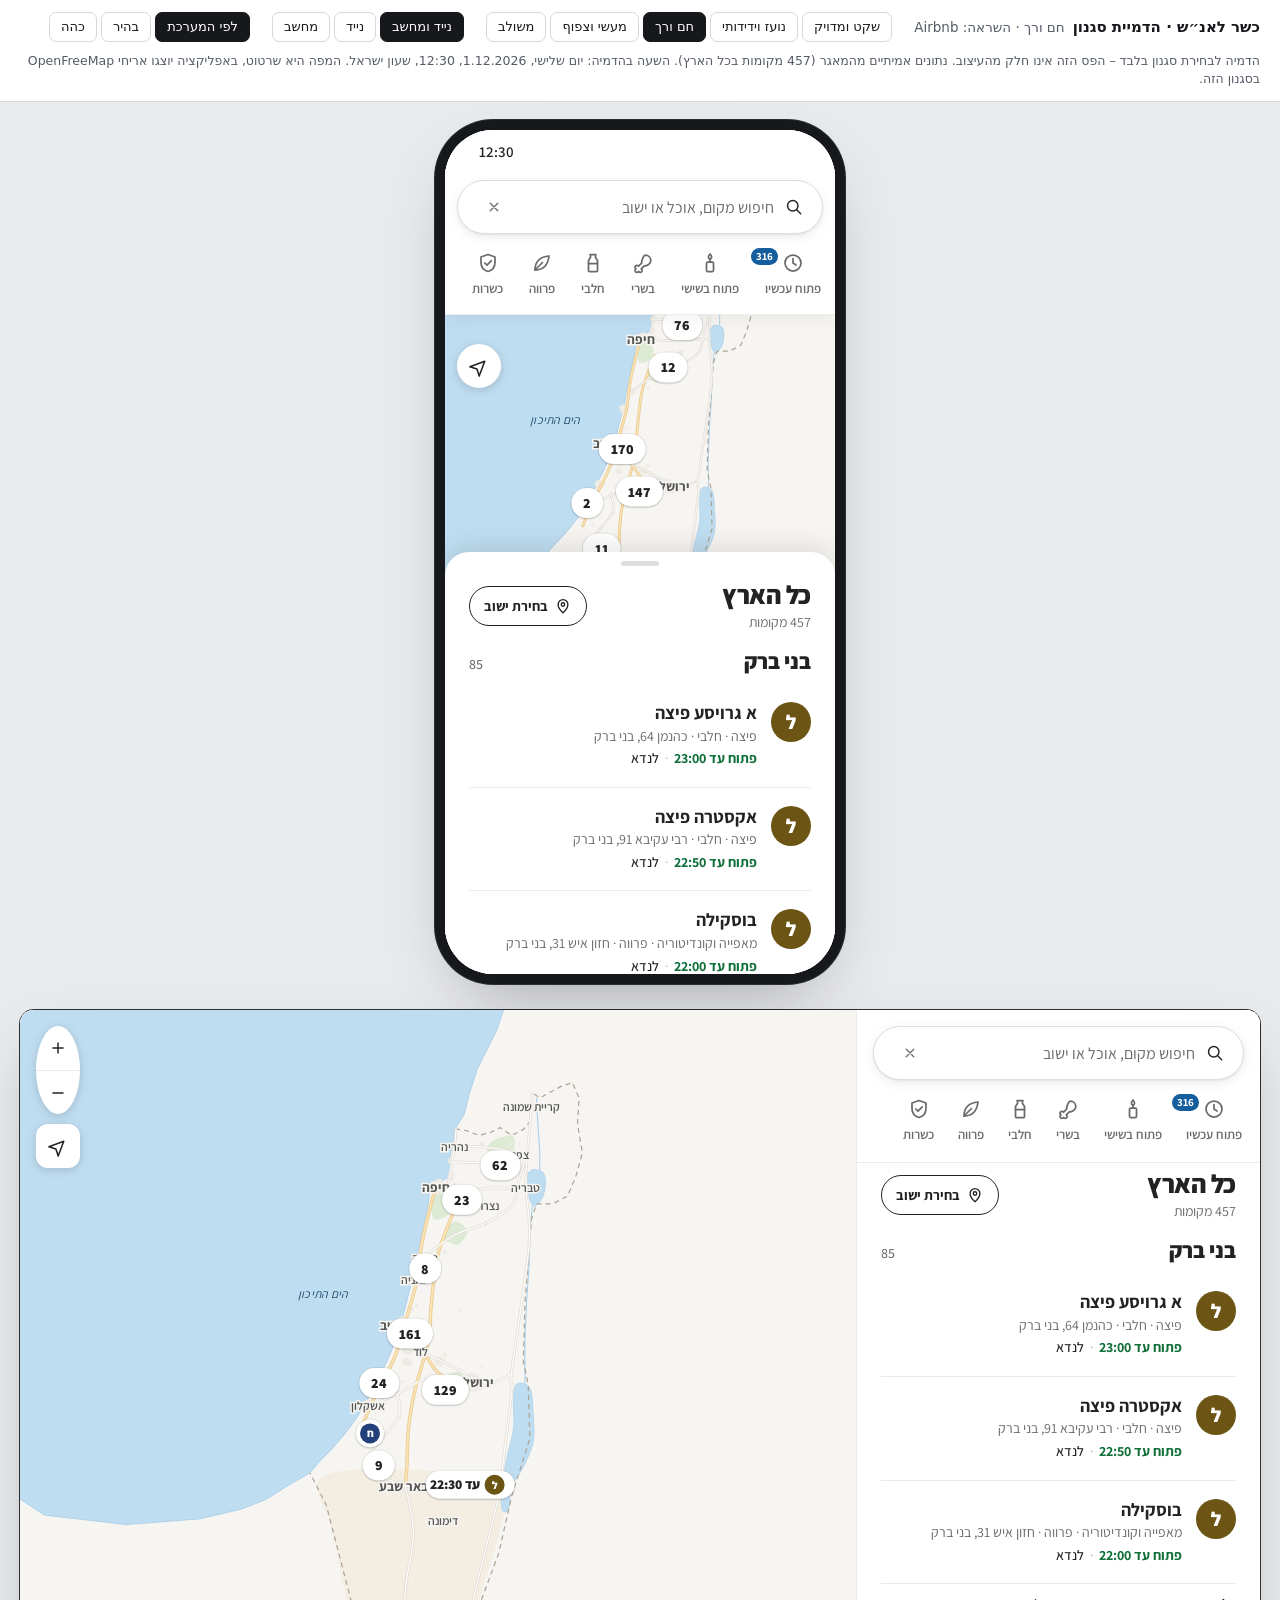
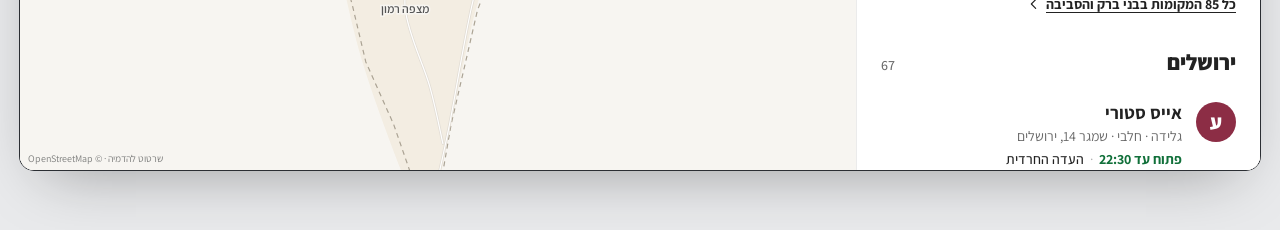
==== commit 1dd6c93e: "S1-6: build hybrid.html, screenshots, contrast report (other mockups gain the nav link) Co-Authored-" ====
--- a/docs/design/styles/airbnb.html
+++ b/docs/design/styles/airbnb.html
@@ -313,7 +313,7 @@
 <body data-view="both">
 <header class="rv">
   <div class="rvt"><b>כשר לאנ״ש · הדמיית סגנון</b><span>חם ורך · השראה: Airbnb</span></div>
-  <nav class="rvn" aria-label="סגנונות"><a href="apple.html">שקט ומדויק</a><a href="wolt.html">נועז וידידותי</a><a href="airbnb.html" aria-current=page>חם ורך</a><a href="google.html">מעשי וצפוף</a></nav>
+  <nav class="rvn" aria-label="סגנונות"><a href="apple.html">שקט ומדויק</a><a href="wolt.html">נועז וידידותי</a><a href="airbnb.html" aria-current=page>חם ורך</a><a href="google.html">מעשי וצפוף</a><a href="hybrid.html">משולב</a></nav>
   <div class="rvg" role="group" aria-label="תצוגה"><button data-view-b="both" aria-pressed="true">נייד ומחשב</button><button data-view-b="phone" aria-pressed="false">נייד</button><button data-view-b="desk" aria-pressed="false">מחשב</button></div>
   <div class="rvg" role="group" aria-label="מראה"><button data-theme-b="system" aria-pressed="true">לפי המערכת</button><button data-theme-b="light" aria-pressed="false">בהיר</button><button data-theme-b="dark" aria-pressed="false">כהה</button></div>
   <p class="rvnote">הדמיה לבחירת סגנון בלבד – הפס הזה אינו חלק מהעיצוב. נתונים אמיתיים מהמאגר (457 מקומות בכל הארץ). השעה בהדמיה: יום שלישי, 1.12.2026, 12:30, שעון ישראל. המפה היא שרטוט, באפליקציה יוצגו אריחי OpenFreeMap בסגנון הזה.</p>
